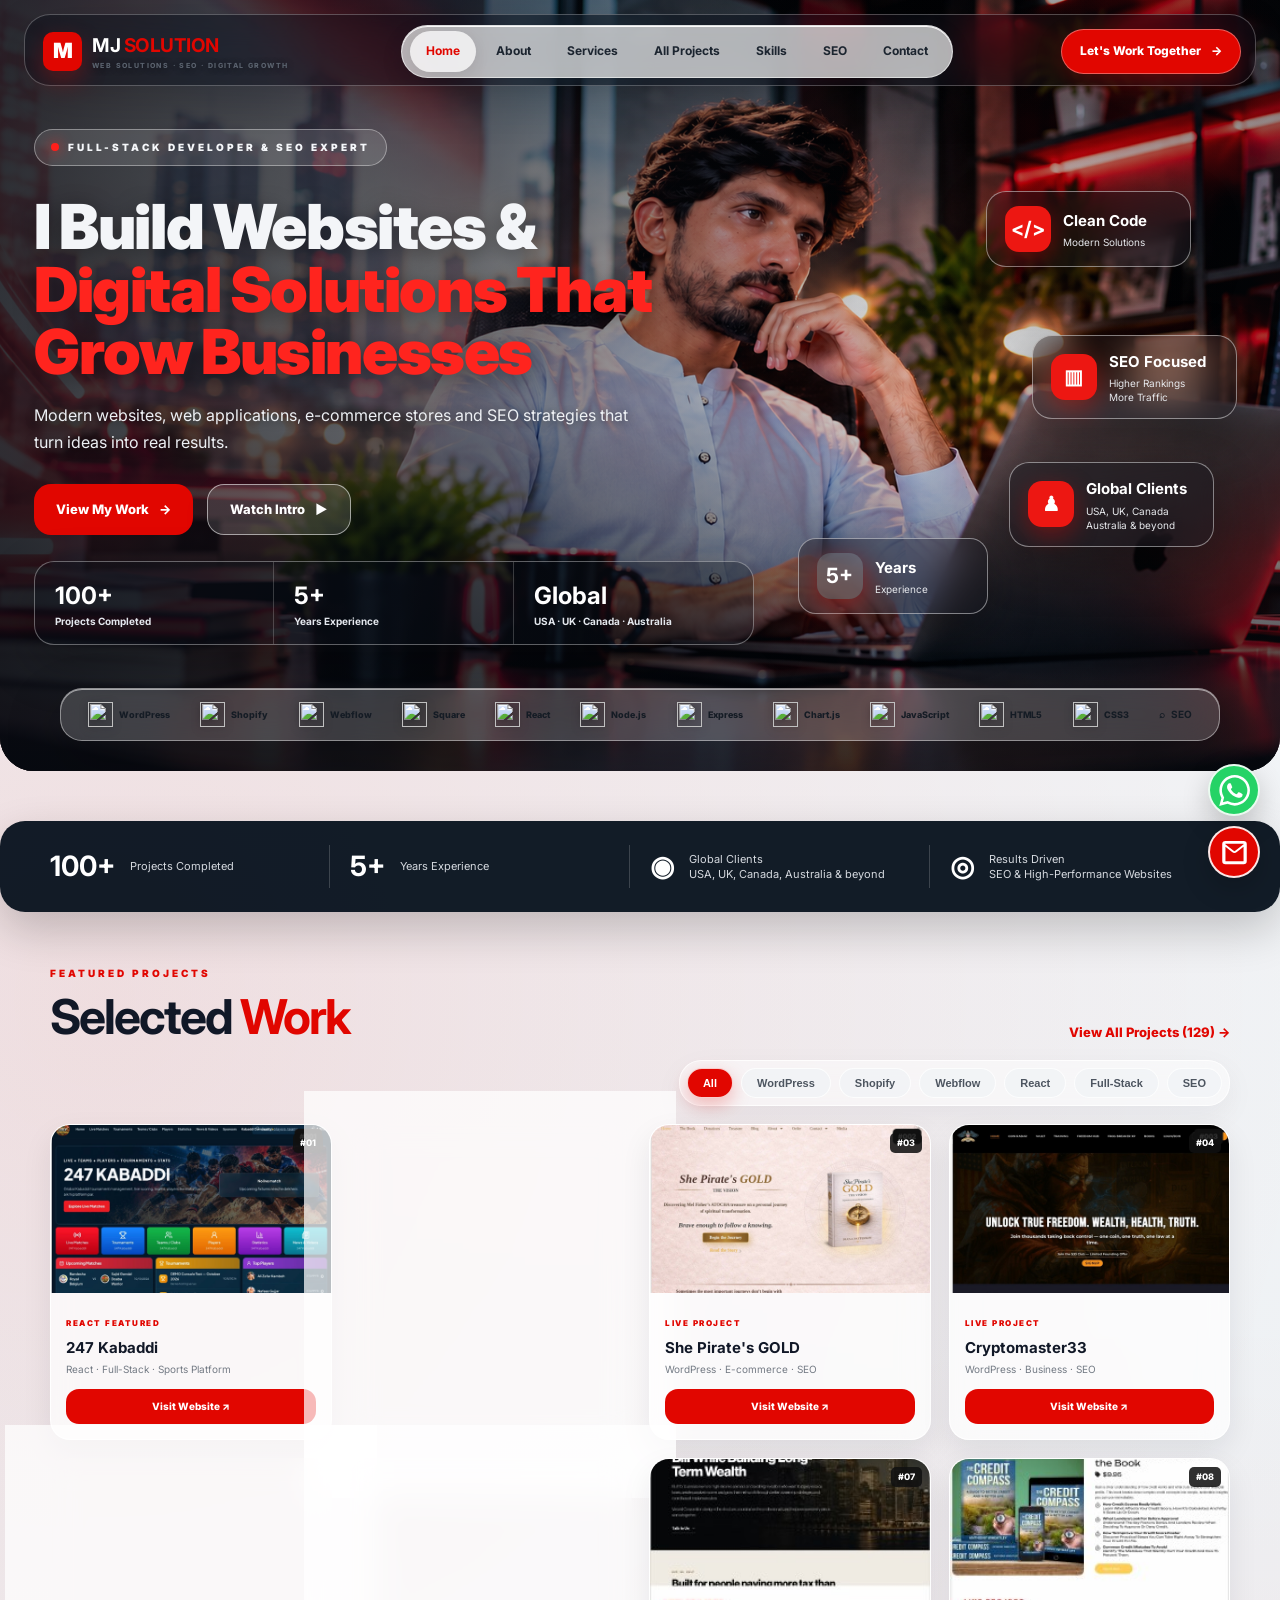
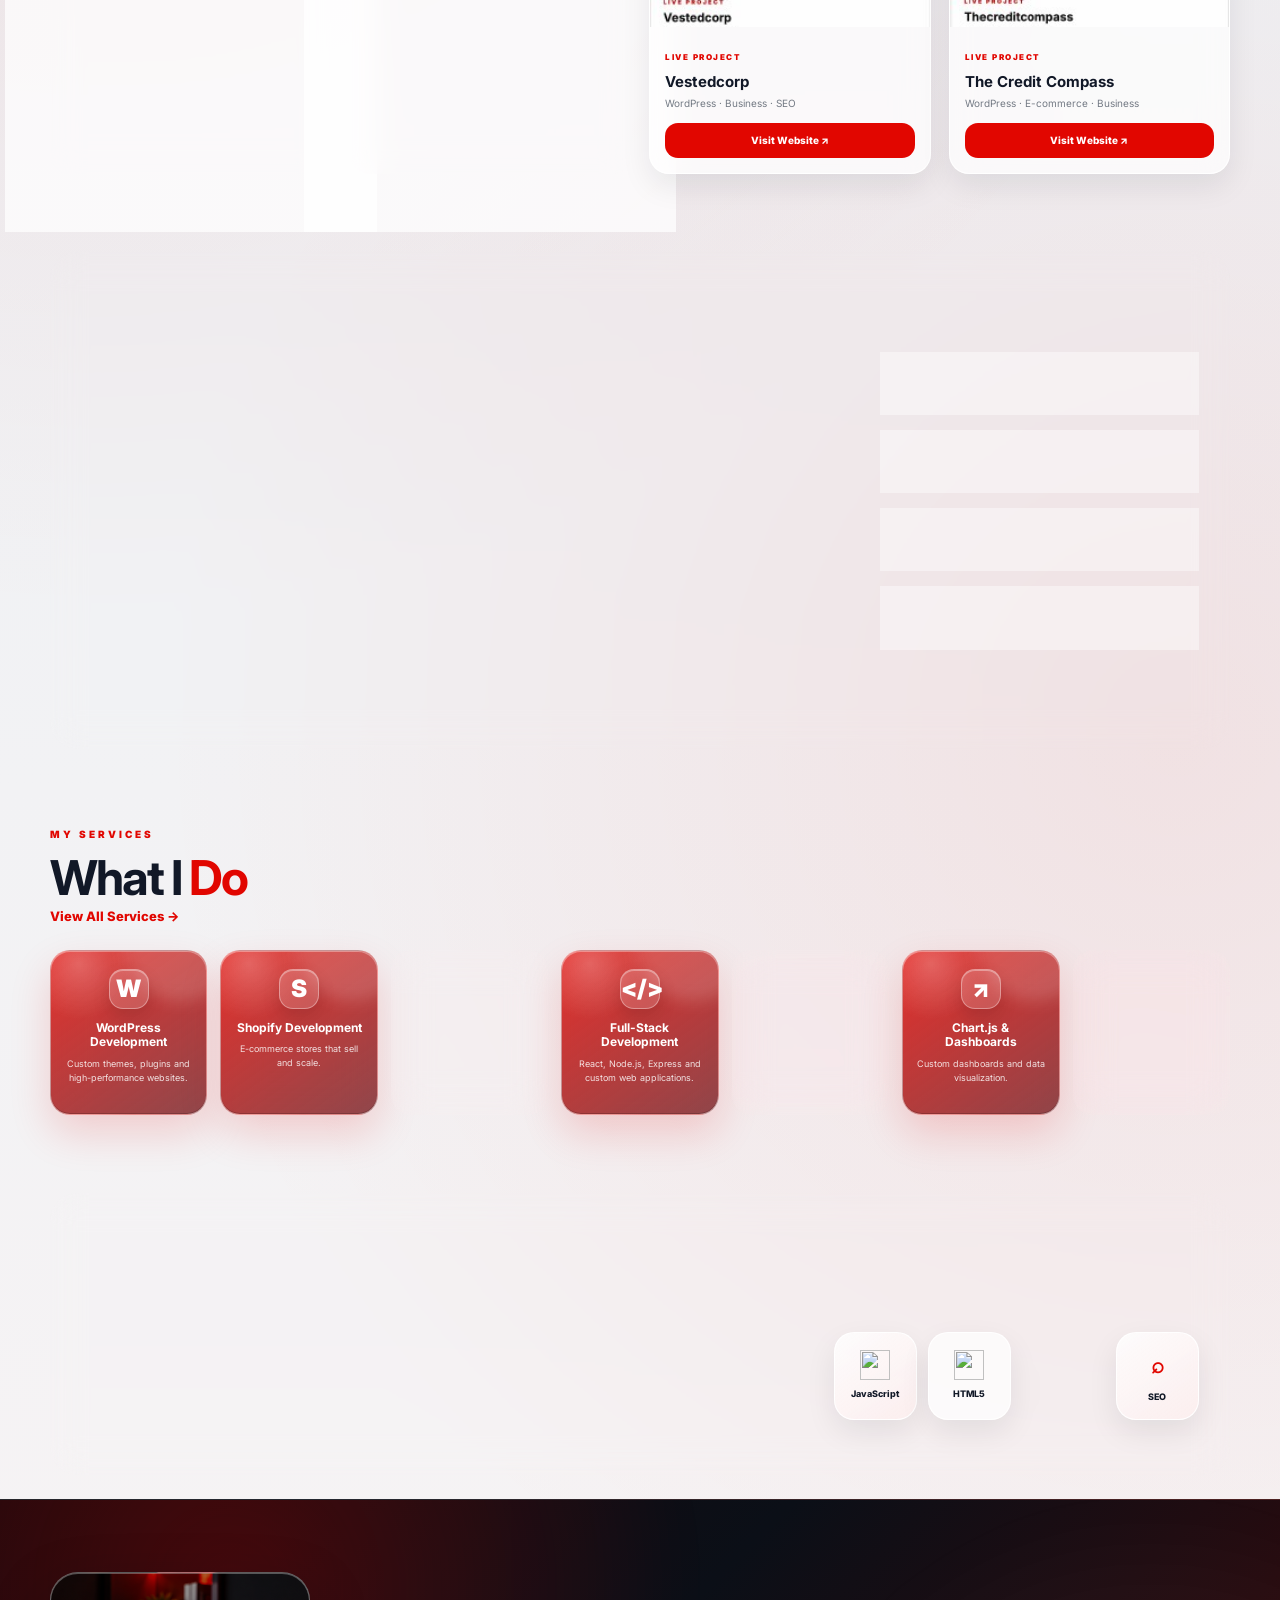
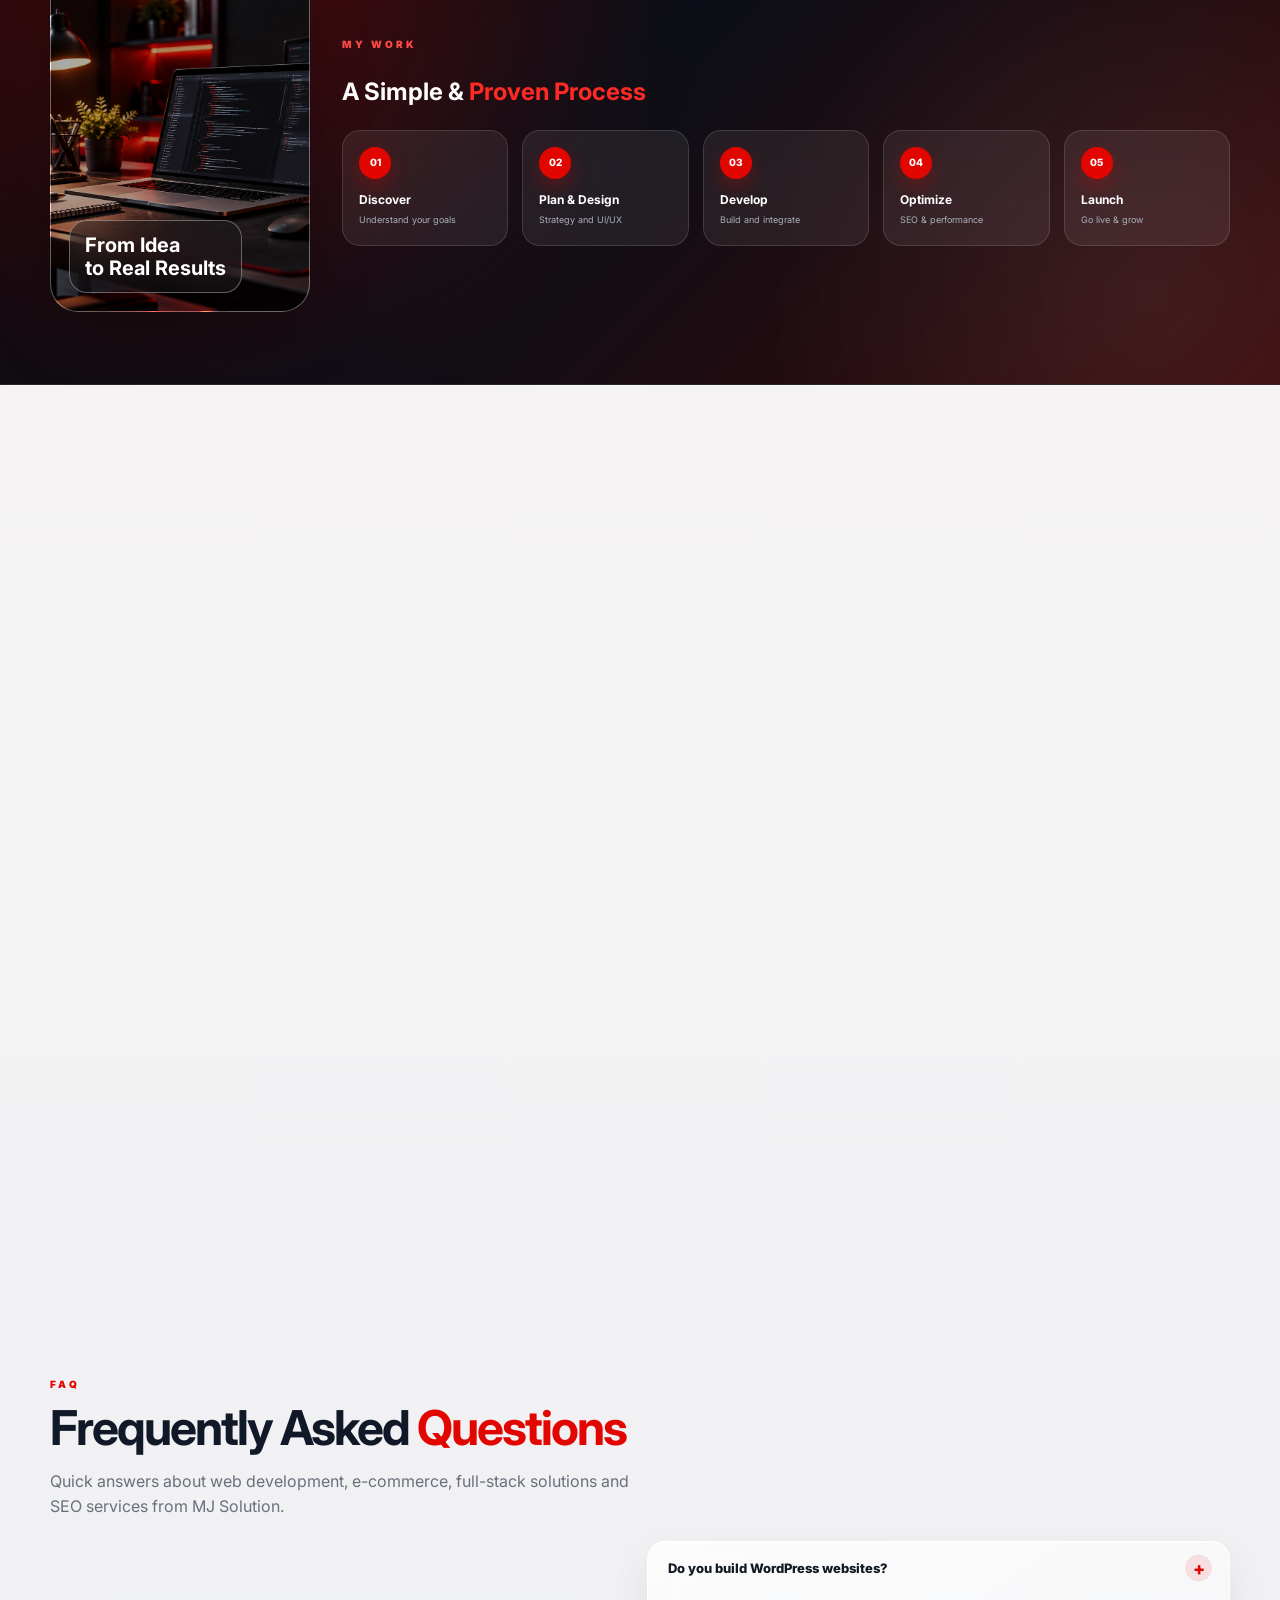
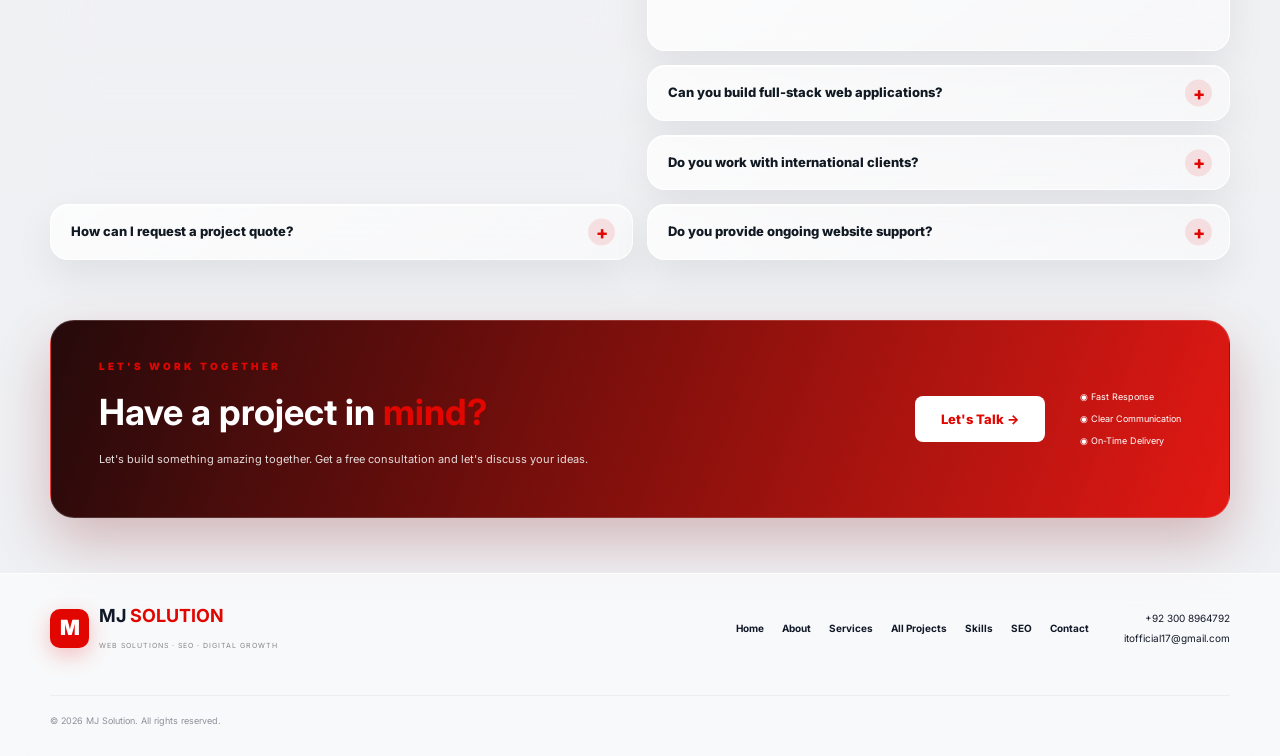
==== index.html @ 92889c7f "Add files via upload" ====
<!doctype html>
<html lang="en">
<head>
  <meta charset="utf-8">
  <meta name="viewport" content="width=device-width,initial-scale=1">
  <meta name="description" content="MJ Solution — Full-stack development, WordPress, Shopify, Webflow and SEO solutions for growing businesses.">
  <meta name="theme-color" content="#e10600">
  <meta name="author" content="MJ Solution">
  <meta name="robots" content="index, follow, max-image-preview:large">
  <meta name="referrer" content="strict-origin-when-cross-origin">

  <!-- Favicon / browser icon -->
  <link rel="icon" type="image/png" sizes="512x512" href="assets/mj-solution-favicon.png">
  <link rel="apple-touch-icon" sizes="512x512" href="assets/apple-touch-icon.png">
  <link rel="manifest" href="site.webmanifest">

  <!-- Social sharing preview: LinkedIn, Facebook, WhatsApp and other Open Graph readers -->
  <meta property="og:type" content="website">
  <meta property="og:site_name" content="MJ Solution">
  <meta property="og:title" content="MJ Solution | Full-Stack Development, Web Design & SEO">
  <meta property="og:description" content="MJ Solution builds modern websites, web applications, e-commerce stores and SEO strategies designed for performance, visibility and business growth.">
  <meta property="og:image" content="assets/mj-solution-share.jpg">
  <meta property="og:image:secure_url" content="assets/mj-solution-share.jpg">
  <meta property="og:image:type" content="image/jpeg">
  <meta property="og:image:width" content="1271">
  <meta property="og:image:height" content="1238">
  <meta property="og:image:alt" content="MJ Solution — professional developer portrait">

  <!-- X / Twitter sharing -->
  <meta name="twitter:card" content="summary_large_image">
  <meta name="twitter:title" content="MJ Solution | Full-Stack Development, Web Design & SEO">
  <meta name="twitter:description" content="Modern websites, web applications, e-commerce and SEO solutions by MJ Solution.">
  <meta name="twitter:image" content="assets/mj-solution-share.jpg">
  <meta name="twitter:image:alt" content="MJ Solution — professional developer portrait">
  <title>MJ Solution | Full-Stack Development & SEO</title>
  <link rel="preconnect" href="https://fonts.googleapis.com">
  <link rel="preconnect" href="https://fonts.gstatic.com" crossorigin>
  <link href="https://fonts.googleapis.com/css2?family=Inter:wght@400;500;600;700;800;900&display=swap" rel="stylesheet">
  <link rel="stylesheet" href="style.css">
  <script type="application/ld+json">
  {
    "@context": "https://schema.org",
    "@graph": [
      {
        "@type": "WebSite",
        "name": "MJ Solution",
        "description": "Full-stack web development, e-commerce development and SEO services by MJ Solution."
      },
      {
        "@type": "Organization",
        "name": "MJ Solution",
        "email": "itofficial17@gmail.com",
        "telephone": "+92 300 8964792",
        "description": "Web development, full-stack development, e-commerce and SEO solutions."
      },
      {
        "@type": "FAQPage",
        "mainEntity": [
          {
            "@type": "Question",
            "name": "What services does MJ Solution provide?",
            "acceptedAnswer": {
              "@type": "Answer",
              "text": "MJ Solution provides WordPress, Shopify, Webflow, React, Node.js and full-stack web development, along with technical, on-page, off-page and local SEO services."
            }
          },
          {
            "@type": "Question",
            "name": "Do you build WordPress websites?",
            "acceptedAnswer": {
              "@type": "Answer",
              "text": "Yes. MJ Solution builds responsive WordPress websites, custom themes and performance-focused websites tailored to business goals."
            }
          },
          {
            "@type": "Question",
            "name": "Do you provide Shopify and Webflow development?",
            "acceptedAnswer": {
              "@type": "Answer",
              "text": "Yes. Shopify development covers e-commerce stores and integrations, while Webflow development focuses on responsive marketing and CMS websites."
            }
          },
          {
            "@type": "Question",
            "name": "Can you build full-stack web applications?",
            "acceptedAnswer": {
              "@type": "Answer",
              "text": "Yes. Full-stack development can include React, Node.js, Express, APIs, authentication and custom web application functionality."
            }
          },
          {
            "@type": "Question",
            "name": "Do you offer SEO services?",
            "acceptedAnswer": {
              "@type": "Answer",
              "text": "Yes. SEO services include keyword research, on-page optimization, technical SEO, local SEO and performance-focused recommendations."
            }
          },
          {
            "@type": "Question",
            "name": "Do you work with international clients?",
            "acceptedAnswer": {
              "@type": "Answer",
              "text": "Yes. MJ Solution works with businesses and clients internationally, including clients in the USA, UK, Canada, Australia and beyond."
            }
          },
          {
            "@type": "Question",
            "name": "How can I request a project quote?",
            "acceptedAnswer": {
              "@type": "Answer",
              "text": "You can contact MJ Solution by email or phone using the contact options on this website. Share your goals, required features and preferred timeline for a project discussion."
            }
          },
          {
            "@type": "Question",
            "name": "Do you provide ongoing website support?",
            "acceptedAnswer": {
              "@type": "Answer",
              "text": "Yes. Ongoing support can include website updates, improvements, troubleshooting, SEO work and continued optimization after launch."
            }
          }
        ]
      }
    ]
  }
  </script>
</head>
<body>
<header class="site-header">
  <a class="brand" href="#home" aria-label="MJ Solution home"><span class="brand-mark">M</span><span><strong>MJ <b>SOLUTION</b></strong><small>WEB SOLUTIONS · SEO · DIGITAL GROWTH</small></span></a>
  <nav class="nav" id="nav"><a class="active" href="#home">Home</a><a href="#about">About</a><a href="#services">Services</a><a href="projects.html">All Projects</a><a href="#skills">Skills</a><a href="#seo">SEO</a><a href="#contact">Contact</a></nav>
  <a class="nav-cta" href="mailto:itofficial17@gmail.com?subject=Project%20Inquiry">Let's Work Together <span>→</span></a>
  <button class="menu-toggle" aria-label="Toggle menu" aria-expanded="false">☰</button>
</header>

<main>
<section class="hero hero-cinematic" id="home">
  <div class="hero-bg" aria-hidden="true"></div>
  <div class="hero-overlay" aria-hidden="true"></div>
  <div class="hero-inner">
    <div class="hero-copy">
      <div class="eyebrow glass-eyebrow"><i></i>FULL-STACK DEVELOPER &amp; SEO EXPERT</div>
      <h1>I Build Websites &amp;<br><span class="keep-together">Digital Solutions That</span><br><span>Grow Businesses</span></h1>
      <p class="hero-text">Modern websites, web applications, e-commerce stores and SEO strategies that turn ideas into real results.</p>
      <div class="hero-actions">
        <a class="btn btn-red" href="#projects">View My Work <span>→</span></a>
        <a class="btn btn-outline" href="mailto:itofficial17@gmail.com">Watch Intro <span>▶</span></a>
      </div>
      <div class="hero-statbar">
        <div><b>100+</b><small>Projects Completed</small></div>
        <div><b>5+</b><small>Years Experience</small></div>
        <div><b>Global</b><small>USA · UK · Canada · Australia</small></div>
      </div>
    </div>
    <div class="hero-floats" aria-hidden="true">
      <div class="hero-glass-card card-code"><b>&lt;/&gt;</b><div><strong>Clean Code</strong><small>Modern Solutions</small></div></div>
      <div class="hero-glass-card card-seo"><b>▥</b><div><strong>SEO Focused</strong><small>Higher Rankings<br>More Traffic</small></div></div>
      <div class="hero-glass-card card-global"><b>♟</b><div><strong>Global Clients</strong><small>USA, UK, Canada<br>Australia &amp; beyond</small></div></div>
      <div class="hero-glass-card card-experience"><b>5+</b><div><strong>Years</strong><small>Experience</small></div></div>
    </div>
  </div>
  <div class="hero-tech glass-panel">
    <span><img src="https://cdn.simpleicons.org/wordpress/21759B" alt="">WordPress</span>
    <span><img src="https://cdn.simpleicons.org/shopify/96BF48" alt="">Shopify</span>
    <span><img src="https://cdn.simpleicons.org/webflow/4353FF" alt="">Webflow</span>
    <span><img src="https://cdn.simpleicons.org/square/111111" alt="">Square</span>
    <span><img src="https://cdn.simpleicons.org/react/61DAFB" alt="">React</span>
    <span><img src="https://cdn.simpleicons.org/nodedotjs/339933" alt="">Node.js</span>
    <span><img src="https://cdn.simpleicons.org/express/111111" alt="">Express</span>
    <span><img src="https://cdn.simpleicons.org/chartdotjs/FF6384" alt="">Chart.js</span>
    <span><img src="https://cdn.simpleicons.org/javascript/F7DF1E" alt="">JavaScript</span>
    <span><img src="https://cdn.simpleicons.org/html5/E34F26" alt="">HTML5</span>
    <span><img src="https://cdn.simpleicons.org/css3/1572B6" alt="">CSS3</span>
    <span class="seo-chip">⌕ <b>SEO</b></span>
  </div>
</section>

<section class="stats-strip"><div><strong>100+</strong><span>Projects Completed</span></div><div><strong>5+</strong><span>Years Experience</span></div><div><strong>◉</strong><span>Global Clients<br>USA, UK, Canada, Australia & beyond</span></div><div><strong>◎</strong><span>Results Driven<br>SEO & High-Performance Websites</span></div></section>

<section class="section projects-section" id="projects">
  <div class="section-heading project-head"><div><p class="eyebrow">FEATURED PROJECTS</p><h2>Selected <span>Work</span></h2></div><a class="text-link" href="projects.html">View All Projects (129) →</a></div>
  <div class="filter-row"><button class="filter active" data-filter="all">All</button><button class="filter" data-filter="wordpress">WordPress</button><button class="filter" data-filter="ecommerce">Shopify</button><button class="filter" data-filter="website">Webflow</button><button class="filter" data-filter="react">React</button><button class="filter" data-filter="fullstack">Full-Stack</button><button class="filter" data-filter="seo">SEO</button></div>
  <div class="project-grid">
    <article class="project-card" data-category="react fullstack wordpress sports"><div class="project-preview"><img src="assets/projects/247-kabaddi.jpg" alt="247 Kabaddi website screenshot"><span>#01</span></div><div class="project-body"><small>REACT FEATURED</small><h3>247 Kabaddi</h3><p>React · Full-Stack · Sports Platform</p><a href="https://247kabaddi.com/" target="_blank" rel="noopener">Visit Website ↗</a></div></article>
    <article class="project-card" data-category="react fullstack"><div class="project-preview"><img src="assets/projects/hr-portal.jpg" alt="Predawn HR Portal preview"><span>#02</span></div><div class="project-body"><small>REACT FEATURED</small><h3>Predawn HR Portal</h3><p>React · HR Portal · Authentication</p><a href="https://hrportal.predawnsolutions.com/login" target="_blank" rel="noopener">Visit Website ↗</a></div></article>
    <article class="project-card" data-category="wordpress ecommerce seo"><div class="project-preview"><img src="assets/projects/she-pirates-gold.jpg" alt="She Pirate's GOLD website screenshot"><span>#03</span></div><div class="project-body"><small>LIVE PROJECT</small><h3>She Pirate's GOLD</h3><p>WordPress · E-commerce · SEO</p><a href="https://shepirate.com/" target="_blank" rel="noopener">Visit Website ↗</a></div></article>
    <article class="project-card" data-category="website seo"><div class="project-preview"><img src="assets/projects/cryptomaster33.jpg" alt="Cryptomaster33 website screenshot"><span>#04</span></div><div class="project-body"><small>LIVE PROJECT</small><h3>Cryptomaster33</h3><p>WordPress · Business · SEO</p><a href="http://cryptomaster33.com/" target="_blank" rel="noopener">Visit Website ↗</a></div></article>
    <article class="project-card" data-category="wordpress seo corporate"><div class="project-preview"><img src="assets/projects/firstresponseguttering.jpg" alt="First Response Guttering website screenshot"><span>#05</span></div><div class="project-body"><small>LIVE PROJECT</small><h3>First Response Guttering</h3><p>WordPress · Local SEO · Services</p><a href="https://firstresponseguttering.com/" target="_blank" rel="noopener">Visit Website ↗</a></div></article>
    <article class="project-card" data-category="wordpress website"><div class="project-preview"><img src="assets/projects/unclogme.jpg" alt="Unclogme website screenshot"><span>#06</span></div><div class="project-body"><small>LIVE PROJECT</small><h3>Unclogme</h3><p>WordPress · Services · Website</p><a href="https://unclogme.com/" target="_blank" rel="noopener">Visit Website ↗</a></div></article>
    <article class="project-card" data-category="wordpress seo"><div class="project-preview"><img src="assets/projects/vestedcorp.jpg" alt="Vestedcorp website screenshot"><span>#07</span></div><div class="project-body"><small>LIVE PROJECT</small><h3>Vestedcorp</h3><p>WordPress · Business · SEO</p><a href="https://vestedcorp.com/" target="_blank" rel="noopener">Visit Website ↗</a></div></article>
    <article class="project-card" data-category="wordpress ecommerce"><div class="project-preview"><img src="assets/projects/creditcompass.jpg" alt="The Credit Compass website screenshot"><span>#08</span></div><div class="project-body"><small>LIVE PROJECT</small><h3>The Credit Compass</h3><p>WordPress · E-commerce · Business</p><a href="https://thecreditcompass.org/" target="_blank" rel="noopener">Visit Website ↗</a></div></article>
  </div>
</section>

<section class="section about-section" id="about">
  <div class="about-copy"><p class="eyebrow">ABOUT MJ SOLUTION</p><h2>Building Digital<br>Experiences <span>Worldwide</span></h2><p>MJ Solution builds modern websites, web applications and e-commerce experiences that combine clean engineering, responsive design and search visibility. We turn ideas into polished digital products built to perform, convert and grow.</p><a class="btn btn-red" href="#contact">More About Us →</a></div>
  <div class="about-photo"><img src="assets/about-final.jpg" alt="Professional developer in a modern workspace"><div class="experience-badge"><b>5+</b><small>Years<br>Experience</small></div></div>
  <div class="about-points"><div><i>▣</i><b>Modern & Responsive Design</b><span>Pixel-perfect and user-friendly interfaces.</span></div><div><i>⌕</i><b>SEO-Optimized Development</b><span>Built for higher rankings and better visibility.</span></div><div><i>♧</i><b>Client-Focused Approach</b><span>Your goals, my priority.</span></div><div><i>◌</i><b>Ongoing Support</b><span>Reliable support and long-term partnership.</span></div></div>
</section>

<section class="section" id="services"><div class="section-heading"><p class="eyebrow">MY SERVICES</p><h2>What I <span>Do</span></h2><a class="text-link" href="#contact">View All Services →</a></div><div class="service-grid"><article class="service-card"><div class="service-icon">W</div><h3>WordPress Development</h3><p>Custom themes, plugins and high-performance websites.</p></article><article class="service-card"><div class="service-icon">S</div><h3>Shopify Development</h3><p>E-commerce stores that sell and scale.</p></article><article class="service-card"><div class="service-icon">W</div><h3>Webflow Development</h3><p>Responsive marketing and CMS websites.</p></article><article class="service-card"><div class="service-icon">&lt;/&gt;</div><h3>Full-Stack Development</h3><p>React, Node.js, Express and custom web applications.</p></article><article class="service-card"><div class="service-icon">□</div><h3>Square Development</h3><p>Square online stores and integrations.</p></article><article class="service-card"><div class="service-icon">↗</div><h3>Chart.js & Dashboards</h3><p>Custom dashboards and data visualization.</p></article><article class="service-card"><div class="service-icon">⌕</div><h3>SEO Services</h3><p>Technical SEO, on-page, off-page and local SEO.</p></article></div></section>

<section class="section skills-section" id="skills"><div class="section-heading"><p class="eyebrow">TECH STACK</p><h2>Tools I <span>Work With</span></h2></div><div class="skills-grid"><div class="skill-card"><img src="https://cdn.simpleicons.org/wordpress/21759B" alt="">WordPress</div><div class="skill-card"><img src="https://cdn.simpleicons.org/shopify/96BF48" alt="">Shopify</div><div class="skill-card"><img src="https://cdn.simpleicons.org/webflow/4353FF" alt="">Webflow</div><div class="skill-card"><img src="https://cdn.simpleicons.org/square/111111" alt="">Square</div><div class="skill-card"><img src="https://cdn.simpleicons.org/react/61DAFB" alt="">React</div><div class="skill-card"><img src="https://cdn.simpleicons.org/nodedotjs/339933" alt="">Node.js</div><div class="skill-card"><img src="https://cdn.simpleicons.org/express/111111" alt="">Express</div><div class="skill-card"><img src="https://cdn.simpleicons.org/chartdotjs/FF6384" alt="">Chart.js</div><div class="skill-card"><img src="https://cdn.simpleicons.org/javascript/F7DF1E" alt="">JavaScript</div><div class="skill-card"><img src="https://cdn.simpleicons.org/html5/E34F26" alt="">HTML5</div><div class="skill-card"><img src="https://cdn.simpleicons.org/css3/1572B6" alt="">CSS3</div><div class="skill-card"><b>⌕</b>SEO</div></div></section>

<section class="process-band"><div class="section process-section"><div class="process-image"><div><b>From Idea<br>to Real Results</b></div></div><div class="process-copy"><p class="eyebrow">MY WORK</p><h2>A Simple & <span>Proven Process</span></h2><div class="process"><div><i>01</i><h3>Discover</h3><p>Understand your goals</p></div><div><i>02</i><h3>Plan & Design</h3><p>Strategy and UI/UX</p></div><div><i>03</i><h3>Develop</h3><p>Build and integrate</p></div><div><i>04</i><h3>Optimize</h3><p>SEO & performance</p></div><div><i>05</i><h3>Launch</h3><p>Go live & grow</p></div></div></div></div></section>

<section class="section seo-section" id="seo"><div class="seo-copy"><p class="eyebrow">SEO EXPERTISE</p><h2>Data-Driven SEO<br>for <span>Real Growth</span></h2><p>Let's help businesses rank higher, get more traffic and turn visitors into customers.</p><a class="btn btn-red" href="mailto:itofficial17@gmail.com?subject=Free%20SEO%20Audit">Get a Free SEO Audit →</a></div><div class="seo-grid"><div><b>⌕</b><h3>Keyword Research</h3><p>Find high-value opportunities.</p></div><div><b>▤</b><h3>On-Page Optimization</h3><p>Optimize content for better rankings.</p></div><div><b>⚙</b><h3>Technical SEO</h3><p>Fix technical issues and improve Web Vitals.</p></div><div><b>⌖</b><h3>Local SEO</h3><p>Get found in your local area.</p></div></div></section>

<section class="section testimonials" id="testimonials"><div class="section-heading"><p class="eyebrow">CLIENT FEEDBACK</p><h2>Trusted by Businesses <span>Worldwide</span></h2><p>Long-term relationships built on results.</p></div><div class="testimonial-carousel"><button class="testimonial-arrow prev" aria-label="Previous testimonial">←</button><div class="testimonial-viewport"><div class="testimonial-track"><article class="testimonial-card"><div class="quote-mark">“</div><p>“Excellent work. The website feels premium, fast and easy to use.”</p><div class="client"><span class="client-avatar">MR</span><div><b>Michael R.</b><small>USA · ★★★★★</small></div></div></article>
<article class="testimonial-card"><div class="quote-mark">“</div><p>“Professional, responsive and very skilled in both development and SEO.”</p><div class="client"><span class="client-avatar">SL</span><div><b>Sarah L.</b><small>Canada · ★★★★★</small></div></div></article>
<article class="testimonial-card"><div class="quote-mark">“</div><p>“Great communication and strong attention to detail from start to launch.”</p><div class="client"><span class="client-avatar">JT</span><div><b>James T.</b><small>UK · ★★★★★</small></div></div></article>
<article class="testimonial-card"><div class="quote-mark">“</div><p>“Delivered exactly what we needed with a clean, modern result.”</p><div class="client"><span class="client-avatar">DK</span><div><b>David K.</b><small>Australia · ★★★★★</small></div></div></article>
<article class="testimonial-card"><div class="quote-mark">“</div><p>“Our e-commerce experience is much smoother and more professional.”</p><div class="client"><span class="client-avatar">ES</span><div><b>Emily S.</b><small>USA · ★★★★★</small></div></div></article>
<article class="testimonial-card"><div class="quote-mark">“</div><p>“Very professional, responsive and technically strong throughout.”</p><div class="client"><span class="client-avatar">RM</span><div><b>Robert M.</b><small>USA · ★★★★★</small></div></div></article>
<article class="testimonial-card"><div class="quote-mark">“</div><p>“Amazing experience. The site looks modern and performs great.”</p><div class="client"><span class="client-avatar">LW</span><div><b>Lisa W.</b><small>UK · ★★★★★</small></div></div></article>
<article class="testimonial-card"><div class="quote-mark">“</div><p>“Helped us improve our local visibility and overall digital presence.”</p><div class="client"><span class="client-avatar">DP</span><div><b>Daniel P.</b><small>Canada · ★★★★★</small></div></div></article>
<article class="testimonial-card"><div class="quote-mark">“</div><p>“Creative, reliable and detail oriented. Great partner for long-term projects.”</p><div class="client"><span class="client-avatar">ST</span><div><b>Sophia T.</b><small>Australia · ★★★★★</small></div></div></article>
<article class="testimonial-card"><div class="quote-mark">“</div><p>“Outstanding work and support. Knows exactly what to do for SEO and growth.”</p><div class="client"><span class="client-avatar">CB</span><div><b>Chris B.</b><small>USA · ★★★★★</small></div></div></article>
<article class="testimonial-card"><div class="quote-mark">“</div><p>“The final website was polished, responsive and easy for our team to manage.”</p><div class="client"><span class="client-avatar">OM</span><div><b>Olivia M.</b><small>UK · ★★★★★</small></div></div></article>
<article class="testimonial-card"><div class="quote-mark">“</div><p>“Clear process, quick communication and excellent implementation.”</p><div class="client"><span class="client-avatar">NA</span><div><b>Noah A.</b><small>Canada · ★★★★★</small></div></div></article>
<article class="testimonial-card"><div class="quote-mark">“</div><p>“Strong technical execution with a very clean user experience.”</p><div class="client"><span class="client-avatar">EJ</span><div><b>Ethan J.</b><small>USA · ★★★★★</small></div></div></article>
<article class="testimonial-card"><div class="quote-mark">“</div><p>“Our new website finally matches the quality of our business.”</p><div class="client"><span class="client-avatar">AR</span><div><b>Ava R.</b><small>Australia · ★★★★★</small></div></div></article>
<article class="testimonial-card"><div class="quote-mark">“</div><p>“Thoughtful design choices and excellent performance improvements.”</p><div class="client"><span class="client-avatar">LH</span><div><b>Lucas H.</b><small>UK · ★★★★★</small></div></div></article>
<article class="testimonial-card"><div class="quote-mark">“</div><p>“SEO recommendations were practical and easy to implement.”</p><div class="client"><span class="client-avatar">MC</span><div><b>Mia C.</b><small>USA · ★★★★★</small></div></div></article>
<article class="testimonial-card"><div class="quote-mark">“</div><p>“Reliable service and a professional approach from beginning to end.”</p><div class="client"><span class="client-avatar">HD</span><div><b>Henry D.</b><small>Canada · ★★★★★</small></div></div></article>
<article class="testimonial-card"><div class="quote-mark">“</div><p>“The project was handled carefully and delivered with impressive polish.”</p><div class="client"><span class="client-avatar">GN</span><div><b>Grace N.</b><small>USA · ★★★★★</small></div></div></article>
<article class="testimonial-card"><div class="quote-mark">“</div><p>“Fast, professional and focused on the details that matter.”</p><div class="client"><span class="client-avatar">JP</span><div><b>Jack P.</b><small>Australia · ★★★★★</small></div></div></article>
<article class="testimonial-card"><div class="quote-mark">“</div><p>“A strong combination of design, development and search strategy.”</p><div class="client"><span class="client-avatar">EV</span><div><b>Ella V.</b><small>UK · ★★★★★</small></div></div></article>
<article class="testimonial-card"><div class="quote-mark">“</div><p>“The new experience is clearer, faster and much easier for customers.”</p><div class="client"><span class="client-avatar">WS</span><div><b>William S.</b><small>USA · ★★★★★</small></div></div></article>
<article class="testimonial-card"><div class="quote-mark">“</div><p>“Excellent support and a genuinely client-focused workflow.”</p><div class="client"><span class="client-avatar">CF</span><div><b>Chloe F.</b><small>Canada · ★★★★★</small></div></div></article>
<article class="testimonial-card"><div class="quote-mark">“</div><p>“Modern design, clean code and dependable communication.”</p><div class="client"><span class="client-avatar">BK</span><div><b>Benjamin K.</b><small>Australia · ★★★★★</small></div></div></article>
<article class="testimonial-card"><div class="quote-mark">“</div><p>“A polished digital solution that feels built for real business growth.”</p><div class="client"><span class="client-avatar">AG</span><div><b>Amelia G.</b><small>USA · ★★★★★</small></div></div></article></div></div><button class="testimonial-arrow next" aria-label="Next testimonial">→</button></div><div class="testimonial-dots" aria-label="Testimonial navigation"></div></section>

<section class="section faq-section" id="faq" aria-labelledby="faq-title">
  <div class="section-heading faq-heading">
    <p class="eyebrow">FAQ</p>
    <h2 id="faq-title">Frequently Asked <span>Questions</span></h2>
    <p>Quick answers about web development, e-commerce, full-stack solutions and SEO services from MJ Solution.</p>
  </div>
  <div class="faq-grid">
    <details class="faq-item" open>
      <summary>What services does MJ Solution provide?</summary>
      <p>MJ Solution provides WordPress, Shopify, Webflow, React, Node.js and full-stack web development, along with technical, on-page, off-page and local SEO services.</p>
    </details>
    <details class="faq-item">
      <summary>Do you build WordPress websites?</summary>
      <p>Yes. MJ Solution builds responsive WordPress websites, custom themes and performance-focused websites tailored to business goals.</p>
    </details>
    <details class="faq-item">
      <summary>Do you provide Shopify and Webflow development?</summary>
      <p>Yes. Shopify development covers e-commerce stores and integrations, while Webflow development focuses on responsive marketing and CMS websites.</p>
    </details>
    <details class="faq-item">
      <summary>Can you build full-stack web applications?</summary>
      <p>Yes. Full-stack development can include React, Node.js, Express, APIs, authentication and custom web application functionality.</p>
    </details>
    <details class="faq-item">
      <summary>Do you offer SEO services?</summary>
      <p>Yes. SEO services include keyword research, on-page optimization, technical SEO, local SEO and performance-focused recommendations.</p>
    </details>
    <details class="faq-item">
      <summary>Do you work with international clients?</summary>
      <p>Yes. MJ Solution works with businesses and clients internationally, including clients in the USA, UK, Canada, Australia and beyond.</p>
    </details>
    <details class="faq-item">
      <summary>How can I request a project quote?</summary>
      <p>You can contact MJ Solution by email or phone using the contact options on this website. Share your goals, required features and preferred timeline for a project discussion.</p>
    </details>
    <details class="faq-item">
      <summary>Do you provide ongoing website support?</summary>
      <p>Yes. Ongoing support can include website updates, improvements, troubleshooting, SEO work and continued optimization after launch.</p>
    </details>
  </div>
</section>

<section class="cta section" id="contact"><div><p class="eyebrow">LET'S WORK TOGETHER</p><h2>Have a project in <span>mind?</span></h2><p>Let's build something amazing together. Get a free consultation and let's discuss your ideas.</p></div><a class="btn btn-white" href="mailto:itofficial17@gmail.com">Let's Talk →</a><div class="cta-points"><span>◉ Fast Response</span><span>◉ Clear Communication</span><span>◉ On-Time Delivery</span></div></section>
</main>
<footer class="footer"><div class="footer-brand"><span class="brand-mark">M</span><div><strong>MJ <b>SOLUTION</b></strong><small>WEB SOLUTIONS · SEO · DIGITAL GROWTH</small></div></div><div class="footer-links"><a href="#home">Home</a><a href="#about">About</a><a href="#services">Services</a><a href="projects.html">All Projects</a><a href="#skills">Skills</a><a href="#seo">SEO</a><a href="#contact">Contact</a></div><div class="footer-contact"><a href="tel:+923008964792">+92 300 8964792</a><a href="mailto:itofficial17@gmail.com">itofficial17@gmail.com</a></div><p>© <span id="year"></span> MJ Solution. All rights reserved.</p></footer>
<script src="script.js"></script>

<div class="floating-contact" aria-label="Quick contact">
  <a class="floating-contact-btn whatsapp" href="https://wa.me/923008964792" target="_blank" rel="noopener" aria-label="Chat on WhatsApp" title="Chat on WhatsApp">
    <svg class="fc-icon" viewBox="0 0 24 24" aria-hidden="true"><path d="M20.52 3.48A11.8 11.8 0 0 0 12.13 0C5.6 0 .29 5.31.29 11.84c0 2.09.55 4.13 1.59 5.93L.2 24l6.38-1.67a11.82 11.82 0 0 0 5.55 1.41h.01c6.52 0 11.83-5.31 11.83-11.84 0-3.17-1.23-6.15-3.45-8.42Zm-8.39 18.2h-.01a9.8 9.8 0 0 1-5-1.37l-.36-.21-3.79.99 1.01-3.69-.23-.38a9.84 9.84 0 1 1 8.38 4.66Zm5.39-7.36c-.29-.15-1.72-.85-1.99-.95-.27-.1-.46-.15-.66.15-.2.29-.76.95-.93 1.14-.17.2-.34.22-.63.07-.29-.15-1.23-.45-2.35-1.45-.87-.78-1.46-1.74-1.63-2.03-.17-.29-.02-.45.13-.6.13-.13.29-.34.44-.51.15-.17.2-.29.29-.49.1-.2.05-.37-.02-.52-.07-.15-.66-1.59-.9-2.18-.24-.58-.48-.5-.66-.51h-.56c-.2 0-.52.07-.8.37-.27.29-1.04 1.02-1.04 2.48s1.07 2.88 1.22 3.08c.15.2 2.1 3.21 5.09 4.5.71.31 1.27.49 1.7.63.71.23 1.36.2 1.87.12.57-.08 1.72-.7 1.96-1.38.24-.68.24-1.26.17-1.38-.07-.12-.27-.2-.56-.34Z" fill="currentColor"/></svg>
    <span class="fc-label">WhatsApp</span>
  </a>
  <a class="floating-contact-btn email" href="mailto:itofficial17@gmail.com?subject=Project%20Inquiry" aria-label="Send email" title="Send email">
    <svg class="fc-icon" viewBox="0 0 24 24" aria-hidden="true"><path d="M2.5 5.5A2.5 2.5 0 0 1 5 3h14a2.5 2.5 0 0 1 2.5 2.5v13A2.5 2.5 0 0 1 19 21H5a2.5 2.5 0 0 1-2.5-2.5v-13Zm2.5-.2a.2.2 0 0 0-.12.36l6.46 5.06a1 1 0 0 0 1.23 0l6.46-5.06A.2.2 0 0 0 18.9 5.3H5Zm14 2.3-5.2 4.07a3 3 0 0 1-3.7 0L5 7.6v10.9c0 .11.09.2.2.2h13.6c.11 0 .2-.09.2-.2V7.6Z" fill="currentColor"/></svg>
    <span class="fc-label">Email</span>
  </a>
</div>
</body></html>
---- style.css ----
:root{--red:#e10600;--dark:#07111d;--ink:#111827;--muted:#69707c;--line:#e7e9ed;--bg:#fff;--soft:#f7f8fa;--radius:18px}*{box-sizing:border-box}html{scroll-behavior:smooth}body{margin:0;font-family:Inter,Arial,sans-serif;color:var(--ink);background:#fff;line-height:1.55}a{text-decoration:none;color:inherit}.section{width:min(1180px,calc(100% - 56px));margin:auto;padding:46px 0}.site-header{position:sticky;top:0;z-index:50;height:76px;background:rgba(255,255,255,.95);backdrop-filter:blur(15px);border-bottom:1px solid #eee;display:flex;align-items:center;padding:0 max(28px,calc((100vw - 1280px)/2));gap:28px}.brand{display:flex;align-items:center;gap:10px;min-width:250px}.brand-mark{width:39px;height:39px;border-radius:10px;display:grid;place-items:center;background:var(--red);color:#fff;font-weight:900;font-size:21px;box-shadow:0 7px 20px #e1060030}.brand strong{display:block;font-size:19px;letter-spacing:-.5px}.brand strong b{color:var(--red)}.brand small{display:block;font-size:7px;font-weight:800;letter-spacing:1.4px;color:#777}.nav{display:flex;align-items:center;justify-content:center;gap:27px;flex:1}.nav a{font-size:13px;font-weight:700;position:relative;padding:29px 0}.nav a.active,.nav a:hover{color:var(--red)}.nav a.active:after{content:"";position:absolute;left:0;right:0;bottom:18px;height:2px;background:var(--red)}.nav-cta,.btn{display:inline-flex;align-items:center;justify-content:center;gap:10px;font-weight:800;border-radius:8px;transition:.2s}.nav-cta{background:var(--red);color:#fff;padding:13px 20px;font-size:12px;box-shadow:0 8px 22px #e1060030}.nav-cta:hover,.btn-red:hover{transform:translateY(-2px);box-shadow:0 12px 28px #e1060038}.menu-toggle{display:none;border:0;background:none;font-size:26px}.hero{padding-top:34px;padding-bottom:28px;display:grid;grid-template-columns:1fr 1.12fr;align-items:center;gap:20px;min-height:480px}.eyebrow{margin:0 0 10px;color:var(--red);font-size:10px;font-weight:900;letter-spacing:3px}.hero h1{font-size:clamp(42px,5vw,68px);line-height:1.01;letter-spacing:-3.5px;margin:0 0 20px;font-weight:900}.hero h1 span,h2 span{color:var(--red)}.hero-text{font-size:16px;color:#5c6571;max-width:550px}.hero-actions{display:flex;gap:14px;margin:26px 0 30px}.btn{padding:13px 24px;font-size:13px}.btn-red{background:var(--red);color:#fff}.btn-outline{border:1px solid #9ea4ac;background:#fff}.tech-row{display:flex;align-items:end;gap:18px;flex-wrap:wrap}.tech-row span{display:flex;flex-direction:column;align-items:center;gap:4px;font-size:9px;font-weight:800;color:#5d6570}.tech-row img{width:25px;height:25px}.seo-chip{font-size:9px!important}.seo-chip:first-letter{color:var(--red);font-size:27px}.hero-visual{height:410px;position:relative;overflow:hidden;border-radius:26px;background:#e9edf0}.hero-photo{height:100%;width:100%;position:relative}.hero-photo:before{content:"";position:absolute;inset:0;background:linear-gradient(90deg,rgba(255,255,255,.04),transparent 55%,rgba(0,0,0,.05));z-index:1}.hero-photo img{width:100%;height:100%;object-fit:cover;object-position:center 28%}.float-card{position:absolute;z-index:4;background:#fff;border-radius:13px;box-shadow:0 12px 35px #10182820;padding:13px 18px}.float-card b{display:block;font-size:18px}.float-card small{font-size:10px;font-weight:600;color:#66707c}.fc-project{top:74px;left:28px}.fc-seo{bottom:72px;left:20px}.fc-global{right:26px;bottom:45px}.fc-global b{font-size:12px}.stats-strip{background:var(--dark);color:#fff;display:grid;grid-template-columns:repeat(4,1fr);padding:21px max(28px,calc((100vw - 1180px)/2));gap:20px}.stats-strip>div{display:flex;align-items:center;gap:15px;border-right:1px solid #ffffff2a;padding-right:18px}.stats-strip>div:last-child{border:0}.stats-strip strong{color:#fff;font-size:28px}.stats-strip span{font-size:11px;color:#d5d9df;line-height:1.35}.section-heading{margin-bottom:22px;position:relative}.section-heading h2{font-size:42px;line-height:1.05;letter-spacing:-2px;margin:0}.section-heading>p:last-child{color:var(--muted);max-width:600px}.project-head{display:flex;align-items:end;justify-content:space-between}.text-link{color:var(--red);font-weight:800;font-size:13px}.filter-row{display:flex;justify-content:flex-end;gap:8px;flex-wrap:wrap;margin:-4px 0 18px}.filter{border:0;background:#f1f2f4;border-radius:20px;padding:9px 16px;font-size:11px;font-weight:800;color:#4d5560;cursor:pointer}.filter.active{background:var(--red);color:#fff}.project-grid{display:grid;grid-template-columns:repeat(4,1fr);gap:18px}.project-card{border:1px solid #e7e8ea;border-radius:12px;overflow:hidden;background:#fff;box-shadow:0 7px 25px #10182808}.project-preview{height:150px;position:relative;background:#eee;overflow:hidden}.project-preview img{width:100%;height:100%;object-fit:cover}.project-preview>span{position:absolute;top:8px;right:8px;background:#111d;color:#fff;padding:3px 7px;border-radius:5px;font-size:9px;font-weight:800}.project-body{padding:12px}.project-body small{font-size:8px;color:var(--red);font-weight:900;letter-spacing:1.5px}.project-body h3{font-size:15px;margin:3px 0}.project-body p{font-size:10px;color:#737a84;margin:0 0 11px}.project-body a{display:block;text-align:center;background:var(--red);color:#fff;border-radius:5px;padding:7px;font-size:10px;font-weight:800}.about-section{display:grid;grid-template-columns:1.1fr .85fr .85fr;gap:35px;align-items:center}.about-copy p:not(.eyebrow){color:#606975;font-size:14px}.about-copy h2{font-size:43px;line-height:1.04;letter-spacing:-2px;margin:0 0 18px}.about-photo{height:365px;border-radius:22px;overflow:hidden;position:relative}.about-photo img{width:100%;height:100%;object-fit:cover;object-position:center}.experience-badge{position:absolute;left:50%;top:18px;transform:translateX(-50%);width:105px;height:105px;border-radius:50%;background:#fff;display:grid;place-items:center;text-align:center;box-shadow:0 10px 25px #0002}.experience-badge b{font-size:22px}.experience-badge small{font-size:9px;font-weight:700}.about-points{display:grid;gap:16px}.about-points div{display:grid;grid-template-columns:35px 1fr;column-gap:9px}.about-points i{grid-row:span 2;color:var(--red);font-style:normal;font-size:22px}.about-points b{font-size:12px}.about-points span{font-size:10px;color:#7b838e}.service-grid{display:grid;grid-template-columns:repeat(7,1fr);gap:10px}.service-card{border:1px solid #e7e9ed;border-radius:9px;padding:15px 12px;background:#fff;text-align:center;box-shadow:0 7px 25px #10182806}.service-icon{width:40px;height:40px;margin:0 auto 12px;display:grid;place-items:center;color:var(--red);font-weight:900;font-size:24px}.service-card h3{font-size:12px;line-height:1.2;margin:0 0 7px}.service-card p{font-size:9px;color:#737a84;margin:0}.skills-section{padding-top:8px}.skills-grid{display:grid;grid-template-columns:repeat(12,1fr);gap:9px}.skill-card{min-height:78px;border:1px solid #e6e8ec;border-radius:10px;background:#fff;display:flex;flex-direction:column;align-items:center;justify-content:center;gap:7px;font-size:9px;font-weight:800;box-shadow:0 5px 18px #10182807}.skill-card img{width:30px;height:30px}.skill-card b{font-size:22px;color:var(--red)}.process-band{background:#fafafa}.process-section{display:grid;grid-template-columns:260px 1fr;gap:32px;align-items:center}.process-image{height:220px;border-radius:10px;background:url('assets/process-cinematic-office.jpg') center/cover;position:relative;overflow:hidden}.process-image:after{content:"";position:absolute;inset:0;background:#0005}.process-image div{position:absolute;z-index:2;left:25px;bottom:25px;color:#fff;font-size:22px;line-height:1.05}.process{display:grid;grid-template-columns:repeat(5,1fr);gap:14px}.process>div{position:relative}.process i{display:grid;place-items:center;width:32px;height:32px;border-radius:50%;background:var(--red);color:#fff;font-style:normal;font-size:10px;font-weight:800;margin-bottom:12px}.process h3{font-size:12px;margin:0}.process p{font-size:9px;color:#7a828c;margin:3px 0}.seo-section{display:grid;grid-template-columns:1fr 1.35fr;gap:35px;align-items:center}.seo-copy h2{font-size:42px;line-height:1.05;letter-spacing:-2px;margin:0 0 14px}.seo-copy>p:not(.eyebrow){color:#68717d;max-width:500px}.seo-grid{display:grid;grid-template-columns:repeat(4,1fr);gap:10px}.seo-grid>div{border:1px solid #e8e9ec;border-radius:9px;padding:25px 16px;box-shadow:0 6px 20px #10182808}.seo-grid b{font-size:25px;color:var(--red)}.seo-grid h3{font-size:12px;margin:12px 0 4px}.seo-grid p{font-size:9px;color:#737a84;margin:0}.testimonials{padding-top:8px}.testimonial-grid{display:grid;grid-template-columns:repeat(3,1fr);gap:18px}.testimonial-grid article{border:1px solid #e7e9ed;border-radius:12px;padding:20px;font-size:11px;color:#4f5762;box-shadow:0 7px 20px #10182806}.testimonial-grid b,.testimonial-grid small{display:block;margin-top:13px}.testimonial-grid b{color:#171b21}.testimonial-grid small{font-size:9px;color:#999}.cta{background:linear-gradient(105deg,#120505,#5d0905,#bd0b06);color:#fff;border-radius:14px;margin-bottom:55px;padding:42px 48px;display:grid;grid-template-columns:1fr auto auto;align-items:center;gap:35px}.cta h2{font-size:36px;margin:0}.cta p:not(.eyebrow){color:#e6dcdc;font-size:11px}.btn-white{background:#fff;color:var(--red);padding:13px 26px}.cta-points{display:grid;gap:8px;font-size:9px}.footer{border-top:1px solid #eee;padding:35px max(28px,calc((100vw - 1180px)/2));display:grid;grid-template-columns:1fr auto auto;gap:35px;align-items:center}.footer-brand{display:flex;align-items:center;gap:10px}.footer-brand strong{display:block;font-size:18px}.footer-brand strong b{color:var(--red)}.footer-brand small{font-size:7px;color:#888;letter-spacing:1px}.footer-links{display:flex;gap:18px;font-size:10px;font-weight:700}.footer-contact{display:grid;gap:5px;font-size:10px;text-align:right}.footer>p{grid-column:1/-1;border-top:1px solid #eee;margin:5px 0 0;padding-top:18px;font-size:9px;color:#8b9199}

/* Motion & interaction */
@keyframes fadeUp{from{opacity:0;transform:translateY(24px)}to{opacity:1;transform:translateY(0)}}
@keyframes floatY{0%,100%{transform:translateY(0)}50%{transform:translateY(-7px)}}
@keyframes pulseSoft{0%,100%{box-shadow:0 0 0 0 rgba(225,6,0,.16)}50%{box-shadow:0 0 0 10px rgba(225,6,0,0)}}
.reveal{opacity:0;transform:translateY(24px);transition:opacity .75s ease,transform .75s cubic-bezier(.2,.7,.2,1)}
.reveal.is-visible{opacity:1;transform:none}
.hero-copy{animation:fadeUp .8s ease both}.hero-visual{animation:fadeUp .9s .12s ease both}
.float-card{animation:floatY 4.5s ease-in-out infinite}.fc-seo{animation-delay:-1.4s}.fc-global{animation-delay:-2.6s}
.project-card,.service-card,.skill-card,.testimonial-grid article,.seo-grid>div{transition:transform .3s ease,box-shadow .3s ease,border-color .3s ease}
.project-card:hover,.service-card:hover,.skill-card:hover,.testimonial-grid article:hover,.seo-grid>div:hover{transform:translateY(-7px);box-shadow:0 18px 40px rgba(16,24,40,.12);border-color:#f0c1bf}
.project-card:hover .project-preview img{transform:scale(1.045)}.project-preview img{transition:transform .5s ease}
.filter{transition:background .2s ease,color .2s ease,transform .2s ease}.filter:hover{transform:translateY(-2px)}
.nav-cta,.btn-red,.btn-white{transition:transform .25s ease,box-shadow .25s ease}.nav-cta:hover,.btn-red:hover,.btn-white:hover{transform:translateY(-3px)}
.process>div{opacity:0;transform:translateX(-12px);transition:opacity .55s ease,transform .55s ease}.process.is-visible>div{opacity:1;transform:none}.process.is-visible>div:nth-child(2){transition-delay:.08s}.process.is-visible>div:nth-child(3){transition-delay:.16s}.process.is-visible>div:nth-child(4){transition-delay:.24s}.process.is-visible>div:nth-child(5){transition-delay:.32s}
.process i{animation:pulseSoft 2.8s ease-in-out infinite}
@media(prefers-reduced-motion:reduce){*,*::before,*::after{scroll-behavior:auto!important;animation:none!important;transition:none!important}.reveal,.process>div{opacity:1!important;transform:none!important}}

@media(max-width:1050px){.nav{gap:15px}.nav-cta{display:none}.hero{grid-template-columns:1fr 1fr}.project-grid{grid-template-columns:repeat(2,1fr)}.service-grid{grid-template-columns:repeat(4,1fr)}.skills-grid{grid-template-columns:repeat(6,1fr)}.about-section{grid-template-columns:1fr 1fr}.about-points{grid-column:1/-1;grid-template-columns:repeat(2,1fr)}.cta{grid-template-columns:1fr auto}.cta-points{grid-column:1/-1;grid-template-columns:repeat(3,1fr)}}
@media(max-width:760px){.site-header{height:68px;padding:0 18px}.brand{min-width:0}.brand strong{font-size:16px}.brand small{font-size:6px}.nav{position:absolute;top:68px;left:0;right:0;background:#fff;border-bottom:1px solid #eee;display:none;flex-direction:column;gap:0;padding:8px 20px;box-shadow:0 12px 25px #0001}.nav.open{display:flex}.nav a{padding:12px}.nav a.active:after{display:none}.menu-toggle{display:block;margin-left:auto}.section{width:min(100% - 34px,620px);padding:65px 0}.hero{grid-template-columns:1fr;padding-top:30px}.hero h1{font-size:45px;letter-spacing:-2.5px}.hero-visual{height:360px}.float-card{transform:scale(.9)}.fc-global{right:12px}.stats-strip{grid-template-columns:repeat(2,1fr);padding:20px 18px}.stats-strip>div{border:0}.project-head{display:block}.filter-row{justify-content:flex-start}.project-grid{grid-template-columns:1fr}.about-section{grid-template-columns:1fr}.about-photo{height:320px}.about-points{grid-template-columns:1fr}.service-grid{grid-template-columns:repeat(2,1fr)}.skills-grid{grid-template-columns:repeat(3,1fr)}.process-section{grid-template-columns:1fr}.process{grid-template-columns:repeat(2,1fr)}.seo-section{grid-template-columns:1fr}.seo-grid{grid-template-columns:repeat(2,1fr)}.testimonial-grid{grid-template-columns:1fr}.cta{grid-template-columns:1fr;padding:30px}.footer{grid-template-columns:1fr}.footer-links{flex-wrap:wrap}.footer-contact{text-align:left}.footer>p{grid-column:auto}}

/* MJ Solution v2: tighter vertical rhythm */
.projects-section{padding-top:38px;padding-bottom:34px}.about-section{padding-top:36px;padding-bottom:36px}.project-grid{row-gap:16px}.project-preview{height:155px}.cta.section{padding-top:38px;padding-bottom:38px}.footer{padding-top:28px;padding-bottom:28px}
@media(max-width:760px){.section{padding:44px 0}.hero{padding-top:26px;padding-bottom:22px}.projects-section,.about-section{padding-top:40px;padding-bottom:40px}.section-heading{margin-bottom:18px}.project-grid{row-gap:14px}}

/* Floating WhatsApp + Email quick-contact buttons */
.floating-contact{position:fixed;right:22px;bottom:24px;z-index:90;display:flex;flex-direction:column;gap:10px;align-items:center}
.floating-contact-btn{pointer-events:auto;width:60px;height:60px;border-radius:50%;display:flex;align-items:center;justify-content:center;gap:0;box-shadow:0 10px 26px rgba(16,24,40,.20);border:2px solid #fff;transition:transform .25s ease,box-shadow .25s ease,width .25s ease;background:#fff;color:#fff;overflow:hidden;position:relative}
.floating-contact-btn .fc-icon{width:31px;height:31px;display:block;flex:0 0 31px}
.floating-contact-btn .fc-label{position:absolute;right:62px;background:#07111d;color:#fff;padding:7px 11px;border-radius:7px;font-size:11px;font-weight:800;white-space:nowrap;opacity:0;transform:translateX(5px);pointer-events:none;transition:opacity .2s ease,transform .2s ease}
.floating-contact-btn:hover{transform:translateY(-3px) scale(1.06);box-shadow:0 15px 32px rgba(16,24,40,.27)}
.floating-contact-btn:hover .fc-label{opacity:1;transform:translateX(0)}
.floating-contact-btn.whatsapp{background:#25D366}
.floating-contact-btn.email{background:var(--red)}
@media(max-width:760px){.floating-contact{right:14px;bottom:16px;gap:8px}.floating-contact-btn{width:56px;height:56px}.floating-contact-btn .fc-icon{width:29px;height:29px;flex-basis:29px}.floating-contact-btn .fc-label{display:none}}
@media(prefers-reduced-motion:reduce){.floating-contact-btn{transition:none}}

/* =========================================================
   MJ SOLUTION — iOS GLASS / RED + BLACK VISUAL SYSTEM
   ========================================================= */
:root{
  --red:#e10600;
  --red-2:#ff2a24;
  --black:#080b10;
  --ink:#101722;
  --muted:#66717f;
  --glass:rgba(255,255,255,.62);
  --glass-strong:rgba(255,255,255,.78);
  --glass-line:rgba(255,255,255,.86);
  --shadow:0 20px 60px rgba(10,20,30,.10);
}
html{background:#f4f6f7}
body{
  background:
    radial-gradient(700px 420px at 8% 8%,rgba(225,6,0,.10),transparent 65%),
    radial-gradient(650px 450px at 92% 18%,rgba(10,16,24,.10),transparent 65%),
    radial-gradient(800px 520px at 50% 62%,rgba(255,255,255,.90),transparent 70%),
    linear-gradient(135deg,#f8f9fa 0%,#edf1f3 48%,#f9fafb 100%);
  background-attachment:fixed;
}
body:before,body:after{content:"";position:fixed;z-index:-1;pointer-events:none;filter:blur(30px);border-radius:999px}
body:before{width:260px;height:260px;left:-110px;top:28%;background:rgba(225,6,0,.10)}
body:after{width:320px;height:320px;right:-130px;bottom:18%;background:rgba(7,17,29,.08)}
.site-header{
  height:72px;
  margin:10px auto 0;
  width:min(1240px,calc(100% - 32px));
  border:1px solid rgba(255,255,255,.82);
  border-radius:24px;
  background:rgba(255,255,255,.58);
  backdrop-filter:blur(24px) saturate(155%);
  -webkit-backdrop-filter:blur(24px) saturate(155%);
  box-shadow:0 15px 45px rgba(20,25,30,.09), inset 0 1px 0 #fff;
  padding:0 16px;
}
.brand-mark{box-shadow:0 7px 22px rgba(225,6,0,.24)}
.nav{background:rgba(255,255,255,.46);border:1px solid rgba(255,255,255,.72);border-radius:18px;padding:0 8px;backdrop-filter:blur(16px)}
.nav a{padding:20px 9px;font-size:12px}
.nav a.active:after{bottom:9px;border-radius:10px}
.nav-cta{border-radius:17px;padding:12px 18px}
.section{padding:54px 0}
.hero{padding-top:58px;padding-bottom:46px;min-height:600px;gap:48px}
.hero-copy{position:relative;z-index:2}
.hero h1{font-size:clamp(48px,5.6vw,76px);line-height:.99;letter-spacing:-4.5px}
.hero-text{font-size:15px;line-height:1.75}
.hero-actions .btn{border-radius:17px;padding:14px 22px}
.hero-actions .btn-outline{background:rgba(255,255,255,.52);border:1px solid rgba(255,255,255,.9);backdrop-filter:blur(15px);box-shadow:0 10px 30px rgba(10,20,30,.06)}
.tech-row{padding:13px 16px;border:1px solid rgba(255,255,255,.84);border-radius:22px;background:rgba(255,255,255,.46);backdrop-filter:blur(20px);box-shadow:0 15px 35px rgba(20,25,30,.06);gap:18px}
.hero-visual{height:470px;border:10px solid rgba(255,255,255,.55);box-shadow:0 30px 80px rgba(10,20,30,.13),inset 0 1px 0 #fff;border-radius:34px;background:rgba(255,255,255,.4);backdrop-filter:blur(12px)}
.hero-photo img{object-position:center 35%}
.float-card{background:rgba(255,255,255,.68);border:1px solid rgba(255,255,255,.9);backdrop-filter:blur(20px) saturate(140%);-webkit-backdrop-filter:blur(20px) saturate(140%);box-shadow:0 18px 45px rgba(10,20,30,.14),inset 0 1px 0 #fff;border-radius:18px}
.fc-project{top:45px}.fc-seo{bottom:45px}.fc-global{right:18px;bottom:25px}
.stats-strip{margin-top:0;background:rgba(7,17,29,.95);box-shadow:0 18px 50px rgba(0,0,0,.14);padding-top:24px;padding-bottom:24px}
.stats-strip>div{border-right:1px solid rgba(255,255,255,.18)}
.projects-section,.about-section,.testimonials,.seo-section{position:relative}
.section-heading h2{font-size:48px}
.filter-row{background:rgba(255,255,255,.48);border:1px solid rgba(255,255,255,.8);padding:7px;border-radius:22px;width:max-content;margin-left:auto;backdrop-filter:blur(18px);box-shadow:0 10px 30px rgba(10,20,30,.05)}
.filter{background:rgba(240,243,245,.72);border:1px solid rgba(255,255,255,.8);border-radius:16px;padding:8px 15px}
.filter.active{background:var(--red);box-shadow:0 7px 18px rgba(225,6,0,.25)}
.project-grid{gap:18px}
.project-card,.service-card,.skill-card,.seo-grid>div,.testimonial-card{
  background:linear-gradient(145deg,rgba(255,255,255,.78),rgba(255,255,255,.48));
  border:1px solid rgba(255,255,255,.90);
  backdrop-filter:blur(22px) saturate(135%);
  -webkit-backdrop-filter:blur(22px) saturate(135%);
  box-shadow:0 18px 45px rgba(10,20,30,.075),inset 0 1px 0 rgba(255,255,255,.95);
  border-radius:20px;
}
.project-card{overflow:hidden}
.project-preview{height:168px}
.project-body{padding:15px}
.project-body a{border-radius:13px;padding:10px}
.about-section{padding-top:65px;padding-bottom:65px}
.about-photo{border:8px solid rgba(255,255,255,.56);box-shadow:0 25px 60px rgba(10,20,30,.12);border-radius:30px}
.experience-badge{background:rgba(255,255,255,.70);border:1px solid rgba(255,255,255,.9);backdrop-filter:blur(18px);box-shadow:0 15px 35px rgba(10,20,30,.13)}
.about-points div{padding:13px;border-radius:16px;background:rgba(255,255,255,.42);border:1px solid rgba(255,255,255,.72);backdrop-filter:blur(15px)}
.service-grid{gap:13px}
.service-card{padding:18px 13px;min-height:165px}
.service-icon{border-radius:14px;background:rgba(255,255,255,.62);border:1px solid rgba(255,255,255,.85);box-shadow:inset 0 1px 0 #fff}
.skills-section{padding-top:40px}
.skills-grid{gap:11px}
.skill-card{min-height:88px}
.process-band{background:linear-gradient(135deg,rgba(7,17,29,.96),rgba(25,10,12,.95));position:relative;overflow:hidden}
.process-band:before{content:"";position:absolute;inset:-30%;background:radial-gradient(circle at 30% 30%,rgba(225,6,0,.25),transparent 30%),radial-gradient(circle at 75% 70%,rgba(255,255,255,.08),transparent 25%);filter:blur(20px)}
.process-section{position:relative;z-index:1}
.process-copy h2{color:#fff}.process-copy .eyebrow{color:#ff4b45}.process-copy h2 span{color:#ff2a24}
.process-image{border:1px solid rgba(255,255,255,.18);box-shadow:0 25px 60px rgba(0,0,0,.25);border-radius:24px}
.process>div{padding:16px;border-radius:18px;background:rgba(255,255,255,.07);border:1px solid rgba(255,255,255,.13);backdrop-filter:blur(16px)}
.process h3{color:#fff}.process p{color:#aab2bd}.process i{box-shadow:0 8px 20px rgba(225,6,0,.3)}
.seo-grid>div{min-height:170px}
.testimonials{padding-top:65px;padding-bottom:65px}
.testimonial-grid{grid-template-columns:repeat(4,1fr);gap:14px}
.testimonial-card{padding:18px;min-height:190px;position:relative;overflow:hidden}
.testimonial-card:before{content:"";position:absolute;width:100px;height:100px;right:-40px;top:-40px;border-radius:50%;background:rgba(225,6,0,.09);filter:blur(2px)}
.quote-mark{font-size:42px;line-height:.7;color:var(--red);font-weight:900}
.testimonial-card p{font-size:11px;line-height:1.6;color:#505b68;margin:9px 0 18px;min-height:55px}
.client{display:flex;align-items:center;gap:9px}
.client-avatar{width:32px;height:32px;border-radius:50%;display:grid;place-items:center;background:linear-gradient(135deg,var(--red),#ff716c);color:#fff;font-size:9px;font-weight:900;box-shadow:0 5px 14px rgba(225,6,0,.22)}
.client b{display:block;font-size:10px}.client small{display:block;font-size:8px;color:#8a929d;margin-top:2px}
.cta{background:linear-gradient(110deg,rgba(30,2,3,.97),rgba(126,6,2,.96),rgba(225,6,0,.92));border:1px solid rgba(255,255,255,.16);box-shadow:0 25px 70px rgba(90,0,0,.25);border-radius:24px}
.footer{background:rgba(255,255,255,.46);border-top:1px solid rgba(255,255,255,.85);backdrop-filter:blur(18px)}
.floating-contact{right:22px;bottom:22px}.floating-contact-btn{border:2px solid rgba(255,255,255,.95);box-shadow:0 15px 35px rgba(10,20,30,.18);backdrop-filter:blur(18px)}
@media(max-width:1050px){.testimonial-grid{grid-template-columns:repeat(3,1fr)}.hero{gap:25px}.section-heading h2{font-size:42px}}
@media(max-width:760px){.site-header{width:calc(100% - 18px);margin-top:7px;border-radius:20px}.nav{border-radius:0 0 18px 18px}.hero{padding-top:38px}.hero h1{font-size:45px}.hero-visual{height:360px}.section-heading h2{font-size:36px}.filter-row{margin-left:0;width:100%;overflow:auto;justify-content:flex-start}.testimonial-grid{grid-template-columns:1fr}.service-grid{grid-template-columns:repeat(2,1fr)}.about-section{padding-top:45px;padding-bottom:45px}}

/* Latest refinements: tighter hero + premium testimonial carousel */
.hero h1{font-size:clamp(44px,4.35vw,62px);line-height:1.02;letter-spacing:-3.4px;max-width:700px}
.hero-copy{max-width:700px}
.testimonial-carousel{display:grid;grid-template-columns:42px minmax(0,1fr) 42px;gap:14px;align-items:center;position:relative}
.testimonial-viewport{overflow:hidden;border-radius:24px;padding:4px}
.testimonial-track{display:flex;transition:transform .55s cubic-bezier(.22,.61,.36,1);will-change:transform}
.testimonial-card{flex:0 0 calc((100% - 36px)/3);margin-right:18px;min-height:205px;background:rgba(255,255,255,.52);border:1px solid rgba(255,255,255,.82);backdrop-filter:blur(22px) saturate(135%);-webkit-backdrop-filter:blur(22px) saturate(135%);box-shadow:0 18px 45px rgba(10,20,30,.07),inset 0 1px 0 rgba(255,255,255,.95)}
.testimonial-arrow{width:42px;height:42px;border:1px solid rgba(225,6,0,.18);border-radius:50%;background:rgba(255,255,255,.7);color:var(--red);font-size:18px;font-weight:800;cursor:pointer;backdrop-filter:blur(15px);box-shadow:0 10px 25px rgba(10,20,30,.08);transition:transform .25s ease,background .25s ease,color .25s ease}
.testimonial-arrow:hover{transform:translateY(-3px);background:var(--red);color:#fff}
.testimonial-dots{display:flex;justify-content:center;gap:7px;margin-top:18px}
.testimonial-dot{width:7px;height:7px;border:0;border-radius:50%;padding:0;background:#d7dbe0;cursor:pointer;transition:all .25s ease}
.testimonial-dot.active{width:22px;border-radius:8px;background:var(--red)}
@media(max-width:1050px){.testimonial-card{flex-basis:calc((100% - 18px)/2)}}
@media(max-width:760px){.hero h1{font-size:40px;line-height:1.03;letter-spacing:-2.2px}.testimonial-carousel{grid-template-columns:34px minmax(0,1fr) 34px;gap:7px}.testimonial-card{flex-basis:100%;margin-right:12px;min-height:220px}.testimonial-arrow{width:34px;height:34px;font-size:15px}.testimonial-dots{margin-top:14px}.process-image{min-height:230px}}

/* Final mobile glass-menu + CTA spacing refinements */
@media (max-width:760px){
  .site-header{position:sticky;z-index:1000;overflow:visible}
  .nav{
    position:absolute;
    top:calc(100% + 8px);
    left:0;
    right:0;
    width:100%;
    display:none;
    flex-direction:column;
    align-items:stretch;
    gap:4px;
    padding:12px;
    border:1px solid rgba(255,255,255,.82);
    border-radius:20px;
    background:rgba(255,255,255,.48);
    backdrop-filter:blur(28px) saturate(165%);
    -webkit-backdrop-filter:blur(28px) saturate(165%);
    box-shadow:0 22px 55px rgba(7,17,29,.16),inset 0 1px 0 rgba(255,255,255,.95);
  }
  .nav.open{display:flex;animation:mobileMenuGlass .22s ease-out both}
  .nav a{
    width:100%;
    padding:13px 16px;
    border-radius:14px;
    color:#111827;
    background:rgba(255,255,255,.30);
    border:1px solid rgba(255,255,255,.48);
    backdrop-filter:blur(12px);
    -webkit-backdrop-filter:blur(12px);
  }
  .nav a.active,
  .nav a:hover{color:var(--red);background:rgba(255,255,255,.62)}
  .nav a.active:after{display:none}
  .menu-toggle{
    position:relative;
    z-index:1001;
    width:44px;
    height:44px;
    display:grid;
    place-items:center;
    margin-left:auto;
    border:1px solid rgba(255,255,255,.82);
    border-radius:14px;
    background:rgba(255,255,255,.52);
    color:var(--red);
    backdrop-filter:blur(18px);
    -webkit-backdrop-filter:blur(18px);
    box-shadow:0 8px 22px rgba(10,20,30,.08),inset 0 1px 0 #fff;
  }
  .cta.section{
    width:calc(100% - 34px);
    margin-left:auto;
    margin-right:auto;
    padding:28px 22px;
    border-radius:22px;
  }
  .cta h2{font-size:30px;line-height:1.08}
  .cta p:not(.eyebrow){font-size:11px;line-height:1.55}
  .cta-points{grid-template-columns:1fr;gap:7px}
}

@keyframes mobileMenuGlass{
  from{opacity:0;transform:translateY(-8px) scale(.985)}
  to{opacity:1;transform:translateY(0) scale(1)}
}

/* Keep the CTA's left/right rhythm balanced on larger screens too. */
@media (min-width:761px){
  .cta.section{padding-left:clamp(28px,4vw,48px);padding-right:clamp(28px,4vw,48px)}
}


/* HERO v5 — full-bleed cinematic background + HTML glass UI.
   The background photo contains NO text or interface graphics; all content is HTML/CSS. */
.site-header{position:absolute;top:14px;left:0;right:0;width:min(1280px,calc(100% - 40px));margin:0 auto;background:rgba(255,255,255,.55);border:1px solid rgba(255,255,255,.78);border-radius:20px;backdrop-filter:blur(22px) saturate(150%);-webkit-backdrop-filter:blur(22px) saturate(150%);box-shadow:0 18px 50px rgba(7,17,29,.14),inset 0 1px 0 rgba(255,255,255,.9);}
.hero-fullbleed{position:relative;width:100%;max-width:none;min-height:820px;margin:0;padding:150px max(34px,calc((100vw - 1280px)/2)) 42px;display:block;overflow:hidden;border-radius:0;background:#0b1017;color:#fff;}
.hero-bg{position:absolute;inset:0;background:url('assets/hero-background.jpg') center center/cover no-repeat;transform:scale(1.015);}
.hero-shade{position:absolute;inset:0;background:linear-gradient(90deg,rgba(3,7,13,.18) 0%,rgba(3,7,13,.04) 38%,rgba(3,7,13,.18) 100%),linear-gradient(180deg,rgba(255,255,255,.05),transparent 30%,rgba(3,7,13,.35) 100%);}
.hero-inner{position:relative;z-index:3;min-height:570px;width:min(1280px,100%);margin:0 auto;display:grid;grid-template-columns:minmax(0,1.1fr) minmax(360px,.9fr);align-items:center;gap:34px;}
.hero-fullbleed .hero-copy{max-width:760px;padding:34px 0 90px;}
.hero-fullbleed .eyebrow{display:inline-flex;padding:9px 15px;border:1px solid rgba(255,255,255,.62);border-radius:999px;background:rgba(255,255,255,.42);color:#d20a05;backdrop-filter:blur(16px);-webkit-backdrop-filter:blur(16px);box-shadow:inset 0 1px 0 #fff8;margin-bottom:18px;}
.hero-fullbleed h1{font-size:clamp(48px,5.2vw,76px);line-height:.98;letter-spacing:-4.2px;color:#fff;text-shadow:0 4px 24px rgba(0,0,0,.22);margin:0 0 22px;}
.hero-fullbleed h1 span{color:#ff211a;}
.hero-fullbleed .hero-text{max-width:590px;color:rgba(255,255,255,.92);font-size:17px;line-height:1.65;text-shadow:0 2px 14px rgba(0,0,0,.25);}
.hero-fullbleed .hero-actions{margin:28px 0 0;}
.hero-fullbleed .btn-red{border-radius:18px;padding:15px 25px;box-shadow:0 14px 34px rgba(225,6,0,.32);}
.hero-fullbleed .btn-outline{border:1px solid rgba(255,255,255,.65);background:rgba(255,255,255,.42);color:#121821;backdrop-filter:blur(18px);-webkit-backdrop-filter:blur(18px);border-radius:18px;padding:15px 25px;}
.hero-glass-stats{display:flex;width:max-content;max-width:100%;margin-top:28px;border:1px solid rgba(255,255,255,.5);border-radius:20px;background:rgba(255,255,255,.32);backdrop-filter:blur(22px) saturate(140%);-webkit-backdrop-filter:blur(22px) saturate(140%);box-shadow:0 18px 45px rgba(0,0,0,.15),inset 0 1px 0 rgba(255,255,255,.8);overflow:hidden;}
.hero-glass-stats div{padding:14px 24px;display:flex;flex-direction:column;border-right:1px solid rgba(255,255,255,.35);}
.hero-glass-stats div:last-child{border-right:0}.hero-glass-stats b{font-size:22px;color:#fff}.hero-glass-stats small{font-size:9px;color:rgba(255,255,255,.88);font-weight:700;white-space:nowrap;}
.hero-float-cards{position:relative;height:100%;min-height:500px;}
.hero-glass-card{position:absolute;display:flex;align-items:center;gap:13px;padding:15px 19px;border-radius:18px;border:1px solid rgba(255,255,255,.48);background:rgba(20,25,32,.34);backdrop-filter:blur(22px) saturate(150%);-webkit-backdrop-filter:blur(22px) saturate(150%);box-shadow:0 18px 45px rgba(0,0,0,.22),inset 0 1px 0 rgba(255,255,255,.4);color:#fff;min-width:205px;animation:floatGlass 5s ease-in-out infinite;}
.hero-glass-card b{display:block;font-size:15px}.hero-glass-card small{display:block;color:rgba(255,255,255,.78);font-size:10px;line-height:1.4;margin-top:2px}.glass-icon{width:43px;height:43px;display:grid;place-items:center;border-radius:13px;background:linear-gradient(145deg,#ff3a32,#c60000);box-shadow:0 8px 22px rgba(225,6,0,.28);font-weight:900;font-size:19px;flex:0 0 auto}.card-code{top:4%;right:7%;}.card-seo{top:39%;right:0;animation-delay:-1.4s}.card-global{bottom:8%;right:5%;animation-delay:-2.7s}.hero-tech-glass{position:relative;z-index:4;width:min(1280px,100%);margin:0 auto;border:1px solid rgba(255,255,255,.55);border-radius:22px;background:rgba(255,255,255,.58);backdrop-filter:blur(25px) saturate(155%);-webkit-backdrop-filter:blur(25px) saturate(155%);box-shadow:0 22px 60px rgba(0,0,0,.2),inset 0 1px 0 rgba(255,255,255,.9);display:grid;grid-template-columns:repeat(12,1fr);overflow:hidden;}
.hero-tech-glass span{min-height:78px;display:flex;flex-direction:column;align-items:center;justify-content:center;gap:6px;color:#1d2530;font-size:9px;font-weight:800;border-right:1px solid rgba(20,25,30,.12)}.hero-tech-glass span:last-child{border-right:0}.hero-tech-glass img{width:27px;height:27px}.seo-tech{font-size:20px!important;color:#d20a05!important}.seo-tech b{font-size:9px;color:#1d2530;}
@keyframes floatGlass{0%,100%{transform:translateY(0)}50%{transform:translateY(-9px)}}
@media(max-width:1050px){.hero-fullbleed{padding-left:28px;padding-right:28px}.hero-inner{grid-template-columns:1fr .8fr}.hero-fullbleed h1{font-size:clamp(44px,6vw,64px)}.hero-tech-glass{grid-template-columns:repeat(6,1fr)}.hero-tech-glass span:nth-child(6){border-right:0}}
@media(max-width:760px){.site-header{position:absolute;top:8px;width:calc(100% - 18px);margin:0 9px;}.hero-fullbleed{min-height:980px;padding:125px 18px 24px;background:#0b1017;}.hero-inner{display:block;min-height:auto}.hero-fullbleed .hero-copy{padding:20px 0 300px;position:relative;z-index:4}.hero-fullbleed h1{font-size:43px;line-height:1.0;letter-spacing:-2.7px}.hero-fullbleed .hero-text{font-size:14px;max-width:95%}.hero-glass-stats{width:100%;display:grid;grid-template-columns:repeat(3,1fr)}.hero-glass-stats div{padding:12px 9px}.hero-glass-stats b{font-size:17px}.hero-glass-stats small{font-size:7px;white-space:normal}.hero-float-cards{position:absolute;left:18px;right:18px;bottom:105px;min-height:300px;height:300px;z-index:4}.hero-glass-card{min-width:0;padding:11px 12px;border-radius:15px}.hero-glass-card b{font-size:11px}.hero-glass-card small{font-size:8px}.glass-icon{width:34px;height:34px;border-radius:10px;font-size:15px}.card-code{top:0;right:auto;left:2%}.card-seo{top:33%;right:2%;}.card-global{bottom:0;right:auto;left:10%;}.hero-tech-glass{grid-template-columns:repeat(4,1fr);border-radius:18px}.hero-tech-glass span{min-height:66px;font-size:8px}.hero-tech-glass span:nth-child(4n){border-right:0}.hero-tech-glass img{width:24px;height:24px}.hero-tech-glass .seo-tech{font-size:18px!important}.stats-strip{margin-top:0}}

/* ===== v6 cinematic hero refinement ===== */
.hero-cinematic{position:relative;width:100%;max-width:none;margin:0;padding:72px max(34px,calc((100vw - 1280px)/2)) 34px;min-height:720px;display:block;overflow:hidden;color:#fff;background:#090d15;border-radius:0 0 32px 32px}
.hero-bg{position:absolute;inset:0;background:url('assets/hero-cinematic-clean.png') center 42%/cover no-repeat;transform:scale(1.015);z-index:0}
.hero-overlay{position:absolute;inset:0;background:linear-gradient(90deg,rgba(5,8,14,.78) 0%,rgba(5,8,14,.50) 36%,rgba(5,8,14,.08) 72%,rgba(5,8,14,.34) 100%),linear-gradient(0deg,rgba(5,8,14,.52),transparent 45%,rgba(5,8,14,.25));z-index:1}
.hero-inner{position:relative;z-index:2;min-height:560px;display:grid;grid-template-columns:minmax(0,700px) 1fr;align-items:center;gap:40px}
.hero-copy{max-width:720px}
.hero-cinematic .eyebrow{color:#ff2b24}
.glass-eyebrow{display:inline-flex;align-items:center;gap:9px;padding:10px 16px;border:1px solid rgba(255,255,255,.38);background:rgba(255,255,255,.12);border-radius:999px;backdrop-filter:blur(14px);color:#f5f7fa!important}
.glass-eyebrow i{width:8px;height:8px;border-radius:50%;background:#ff1f1a;box-shadow:0 0 14px #ff1f1a;display:block}
.hero-cinematic h1{font-size:clamp(42px,4.5vw,50px);line-height:1.02;letter-spacing:-2.2px;margin:20px 0 18px;color:#f3f5f8;text-shadow:0 3px 18px rgba(0,0,0,.25)}
.hero-cinematic h1 span{color:#ff241e}
.hero-cinematic .hero-text{font-size:16px;line-height:1.7;color:#e8ebef;max-width:650px;text-shadow:0 2px 10px #0007}
.hero-cinematic .hero-actions{margin:28px 0 26px}
.hero-cinematic .btn-outline{color:#fff;background:rgba(255,255,255,.13);border-color:rgba(255,255,255,.55);backdrop-filter:blur(16px)}
.hero-statbar{display:grid;grid-template-columns:repeat(3,1fr);max-width:720px;border:1px solid rgba(255,255,255,.35);border-radius:20px;background:rgba(10,15,24,.34);backdrop-filter:blur(18px);overflow:hidden;box-shadow:0 18px 50px #0004}
.hero-statbar div{padding:15px 20px;border-right:1px solid rgba(255,255,255,.2)}
.hero-statbar div:last-child{border:0}.hero-statbar b{display:block;font-size:24px;color:#fff}.hero-statbar small{display:block;color:#e4e8ee;font-size:10px;font-weight:700}
.hero-floats{position:relative;min-height:520px}
.hero-glass-card{position:absolute;display:flex;align-items:center;gap:12px;padding:14px 18px;border:1px solid rgba(255,255,255,.45);border-radius:20px;background:rgba(20,22,30,.34);backdrop-filter:blur(18px);color:#fff;box-shadow:0 18px 50px #0005}
.hero-glass-card>b{width:46px;height:46px;border-radius:14px;background:#ed1712;display:grid;place-items:center;font-size:20px;box-shadow:0 8px 25px #e1060060}.hero-glass-card strong{display:block;font-size:15px}.hero-glass-card small{display:block;color:#e6e8ec;font-size:10px;margin-top:3px}.card-code{top:4%;right:12%}.card-seo{top:36%;right:2%}.card-global{bottom:17%;right:7%}.card-experience{bottom:2%;right:18%;min-width:150px}.card-experience>b{background:rgba(255,255,255,.16);font-size:21px}
.hero-tech{position:relative;z-index:3;margin:0 auto;max-width:1160px;padding:13px 18px;display:flex;justify-content:space-around;align-items:center;gap:12px;flex-wrap:wrap;border-radius:22px;background:rgba(255,255,255,.18);border:1px solid rgba(255,255,255,.42);backdrop-filter:blur(20px);box-shadow:0 18px 55px #0005}.hero-tech span{display:flex;align-items:center;gap:6px;color:#fff;font-size:9px;font-weight:800}.hero-tech img{width:25px;height:25px;filter:drop-shadow(0 2px 4px #0004)}.hero-tech .seo-chip{font-size:10px!important}.hero-tech .seo-chip:first-letter{font-size:22px;color:#ff2b24}
.process-image{box-shadow:inset 0 0 0 1px rgba(255,255,255,.2)}.process-image div{padding:15px 17px;border:1px solid rgba(255,255,255,.35);border-radius:18px;background:rgba(20,20,25,.38);backdrop-filter:blur(14px);box-shadow:0 15px 35px #0005}

/* Floating contact controls: compact, separated and mobile-safe */
.floating-contact{position:fixed;right:20px;bottom:22px;z-index:1000;display:flex;flex-direction:column;gap:10px}.floating-contact a{width:52px;height:52px;border-radius:50%;display:grid;place-items:center;color:#fff;border:2px solid rgba(255,255,255,.9);box-shadow:0 10px 28px #0003;font-size:25px;padding:0}.floating-contact a:first-child{background:#25d366}.floating-contact a:last-child{background:#e10600}
@media(max-width:760px){
 .hero-cinematic{padding:34px 18px 22px;min-height:780px;border-radius:0 0 24px 24px}
 .hero-bg{background-position:62% center}
 .hero-overlay{background:linear-gradient(180deg,rgba(5,8,14,.72),rgba(5,8,14,.35) 42%,rgba(5,8,14,.72))}
 .hero-inner{display:block;min-height:670px}
 .hero-cinematic h1{font-size:clamp(37px,10.5vw,50px);line-height:1.04;letter-spacing:-1px;margin-top:18px}
 .hero-cinematic .hero-text{font-size:14px;line-height:1.6}
 .hero-actions .btn{padding:13px 17px}
 .hero-statbar{grid-template-columns:repeat(3,1fr);margin-top:18px}.hero-statbar div{padding:11px 9px}.hero-statbar b{font-size:18px}.hero-statbar small{font-size:8px}
 .hero-floats{min-height:0;position:absolute;inset:0;pointer-events:none}.hero-glass-card{pointer-events:auto;transform:scale(.86);transform-origin:center}
 .card-code{top:39%;right:-1%}.card-seo{top:53%;right:-4%}.card-global{bottom:17%;right:-3%}.card-experience{right:2%;bottom:3%;min-width:135px}
 .hero-tech{margin-top:2px;justify-content:center;gap:10px;padding:12px}.hero-tech span{font-size:8px}.hero-tech img{width:22px;height:22px}
 .floating-contact{right:12px;bottom:14px;gap:8px}.floating-contact a{width:48px;height:48px;font-size:22px}
}

/* iOS glass header over cinematic hero */
.site-header{background:rgba(255,255,255,.12);border-bottom:1px solid rgba(255,255,255,.28);backdrop-filter:blur(20px) saturate(150%);box-shadow:0 10px 35px rgba(0,0,0,.08)}
.site-header .nav a{color:#eef2f6}.site-header .nav a.active,.site-header .nav a:hover{color:#ff2b24}.site-header .brand strong{color:#fff}.site-header .brand small{color:#dce1e7}.site-header .brand-mark{box-shadow:0 8px 25px #e1060050}.nav-cta{border-radius:999px}
@media(max-width:760px){.site-header{background:rgba(255,255,255,.16);border:1px solid rgba(255,255,255,.42);box-shadow:0 12px 35px #0003}.site-header .nav{background:rgba(20,24,32,.62);border:1px solid rgba(255,255,255,.25);backdrop-filter:blur(24px) saturate(145%);box-shadow:0 18px 45px #0005}.site-header .nav a{color:#fff}.site-header .menu-toggle{color:#fff}.brand strong{color:#fff!important}}


/* ===== FINAL V7 UI REFINEMENT ===== */
.site-header{
  position:absolute; top:14px; left:50%; transform:translateX(-50%); z-index:30;
  width:min(1440px,calc(100% - 48px)); margin:0; padding:10px 14px 10px 18px;
  display:grid; grid-template-columns:auto 1fr auto; align-items:center; gap:18px;
  border:1px solid rgba(255,255,255,.48); border-radius:26px;
  background:rgba(255,255,255,.20); backdrop-filter:blur(26px) saturate(160%); -webkit-backdrop-filter:blur(26px) saturate(160%);
  box-shadow:0 18px 55px rgba(0,0,0,.22), inset 0 1px 0 rgba(255,255,255,.72);
}
.site-header .brand{color:#111923}.site-header .brand strong{color:#101721!important}.site-header .brand small{color:#59616d!important}.site-header .brand-mark{background:#e10600;color:#fff;box-shadow:0 10px 25px rgba(225,6,0,.3)}
.site-header .nav{justify-self:center; display:flex; align-items:center; justify-content:center; gap:4px; padding:5px 8px; border:1px solid rgba(255,255,255,.55); border-radius:999px; background:rgba(255,255,255,.68); backdrop-filter:blur(24px); -webkit-backdrop-filter:blur(24px); box-shadow:inset 0 1px 0 rgba(255,255,255,.95),0 8px 24px rgba(0,0,0,.08)}
.site-header .nav a{color:#1c2530!important; text-shadow:none!important; font-weight:700; padding:11px 16px; border-radius:999px}
.site-header .nav a.active{color:#e10600!important;background:rgba(255,255,255,.76);box-shadow:0 5px 15px rgba(0,0,0,.08)}
.site-header .nav-cta{background:#e10600!important;color:#fff!important;border:1px solid rgba(255,255,255,.35);box-shadow:0 10px 26px rgba(225,6,0,.28)}

.hero-cinematic{min-height:760px;padding:108px max(34px,calc((100vw - 1440px)/2)) 30px;border-radius:0 0 34px 34px}
.hero-cinematic .hero-bg{background-image:url('assets/hero-cinematic-clean.png');background-position:center center;background-size:cover}
.hero-cinematic .hero-overlay{background:linear-gradient(90deg,rgba(7,10,17,.82) 0%,rgba(7,10,17,.57) 37%,rgba(7,10,17,.10) 72%,rgba(7,10,17,.32) 100%),linear-gradient(0deg,rgba(4,7,12,.72),transparent 48%,rgba(4,7,12,.24))}
.hero-cinematic .hero-inner{grid-template-columns:minmax(0,720px) minmax(330px,1fr);min-height:580px;gap:30px}
.hero-cinematic h1{font-size:clamp(46px,5vw,62px);line-height:1.01;letter-spacing:-1.4px;color:#f0f2f4;text-shadow:0 4px 22px rgba(0,0,0,.38)}
.hero-cinematic h1 span{color:#ff211b}
.hero-cinematic .hero-text{color:#edf0f4;max-width:610px}
.hero-cinematic .hero-floats{min-height:450px}
.hero-cinematic .card-experience{bottom:1%;right:3%;min-width:155px}
.hero-cinematic .hero-tech{margin-top:-4px}
.hero-cinematic .hero-tech span{color:#151c25}

/* Supporting image panels: cinematic, consistent crop, never raw portrait framing */
.about-photo{overflow:hidden;position:relative}
.about-photo img{width:100%;height:100%;object-fit:cover;object-position:52% 42%;filter:saturate(1.08) contrast(1.03);transform:scale(1.02)}
.about-photo .experience-badge{z-index:3;right:12%;top:9%;left:auto;bottom:auto}
.process-image{background-image:url('assets/process-cinematic-office.jpg')!important;background-size:cover!important;background-position:center center!important;min-height:340px;overflow:hidden}
.process-image>div{margin:0 0 0 0;max-width:340px}
.process-image>div b{font-size:28px;line-height:1.05}

/* Stronger glass in process and feature panels */
.process-band{background:linear-gradient(135deg,#210f14 0%,#15141b 48%,#30090b 100%)}
.process-section{padding-top:72px;padding-bottom:72px}
.process-image{border:1px solid rgba(255,255,255,.35);border-radius:28px;box-shadow:0 24px 60px rgba(0,0,0,.28),inset 0 1px 0 rgba(255,255,255,.45)}
.process-image>div{background:rgba(24,24,30,.42);backdrop-filter:blur(18px);-webkit-backdrop-filter:blur(18px);border:1px solid rgba(255,255,255,.34);box-shadow:0 18px 45px rgba(0,0,0,.25)}

/* Mobile: menu is readable glass, buttons never overlap */
@media(max-width:760px){
  .site-header{top:10px;width:calc(100% - 20px);padding:9px 10px 9px 12px;border-radius:22px;grid-template-columns:auto auto;justify-content:space-between;background:rgba(255,255,255,.26);}
  .site-header .brand strong{font-size:16px!important}.site-header .brand small{font-size:7px!important;letter-spacing:1.3px}
  .site-header .brand-mark{width:44px;height:44px;border-radius:13px;font-size:22px}
  .site-header .menu-toggle{display:grid!important;place-items:center;width:48px;height:48px;border-radius:15px;border:1px solid rgba(255,255,255,.75);background:rgba(255,255,255,.76);color:#e10600!important;box-shadow:0 8px 22px rgba(0,0,0,.12);font-size:25px}
  .site-header .nav{display:none;position:absolute;top:66px;left:0;right:0;padding:10px;border-radius:20px;flex-direction:column;gap:5px;background:rgba(245,248,250,.80);border:1px solid rgba(255,255,255,.82);backdrop-filter:blur(30px) saturate(170%);-webkit-backdrop-filter:blur(30px) saturate(170%);box-shadow:0 22px 55px rgba(0,0,0,.25)}
  .site-header .nav.open{display:flex}
  .site-header .nav a{width:100%;text-align:center;color:#121923!important;background:rgba(255,255,255,.48);padding:12px;border-radius:14px}
  .site-header .nav a.active{background:rgba(255,255,255,.9);color:#e10600!important}
  .site-header .nav-cta{display:none}
  .hero-cinematic{min-height:920px;padding:112px 18px 22px}
  .hero-cinematic .hero-inner{display:block;min-height:730px}
  .hero-cinematic .hero-copy{padding-top:8px;max-width:none}
  .hero-cinematic h1{font-size:clamp(38px,10.2vw,48px);line-height:1.02;letter-spacing:-.5px;max-width:100%}
  .hero-cinematic .hero-text{font-size:14px;max-width:92%;line-height:1.55}
  .hero-cinematic .hero-floats{position:absolute;inset:0;min-height:0;pointer-events:none}
  .hero-cinematic .hero-glass-card{transform:scale(.88);transform-origin:center;pointer-events:auto}
  .hero-cinematic .card-code{top:42%;right:-4%}
  .hero-cinematic .card-seo{top:56%;right:-5%}
  .hero-cinematic .card-global{bottom:19%;right:-3%}
  .hero-cinematic .card-experience{right:2%;bottom:3%;min-width:140px}
  .hero-cinematic .hero-statbar{margin-top:18px}
  .hero-cinematic .hero-tech{margin-top:0;display:grid;grid-template-columns:repeat(4,1fr);gap:0;padding:7px;border-radius:18px}
  .hero-cinematic .hero-tech span{min-height:55px;justify-content:center;font-size:7px}
  .hero-cinematic .hero-tech img{width:21px;height:21px}
  .about-section{grid-template-columns:1fr!important}
  .about-photo{min-height:430px;max-height:480px}
  .about-photo img{object-position:50% 35%}
  .experience-badge{right:8%!important;top:7%!important;left:auto!important;bottom:auto!important}
  .process-section{grid-template-columns:1fr!important}
  .process-image{min-height:300px}
}

/* ===== MJ SOLUTION FINAL VISUAL POLISH ===== */
:root{
  --red:#e10600;
  --red2:#ff2b24;
  --dark:#070b12;
  --ink:#111827;
  --muted:#69707c;
  --glass:rgba(255,255,255,.10);
}
/* Keep the hero artwork exactly as approved; polish only the UI around it. */
.brand small{color:rgba(255,255,255,.96)!important;text-shadow:0 1px 7px rgba(0,0,0,.45)}
.nav a.active:after{display:none!important}
.nav a.active{color:var(--red)!important}
.site-header{background:rgba(10,14,22,.48)!important;border-color:rgba(255,255,255,.26)!important;backdrop-filter:blur(24px) saturate(150%)!important;-webkit-backdrop-filter:blur(24px) saturate(150%)!important;box-shadow:0 16px 45px rgba(0,0,0,.16)}
.nav a{color:#f3f5f7!important;text-shadow:0 1px 8px rgba(0,0,0,.35)}
.nav a:hover{color:#ff2b24!important}
.nav-cta{box-shadow:0 10px 30px rgba(225,6,0,.28)}
/* Separate the hero stat glass from the technology strip. */
.hero-cinematic .hero-statbar{margin-bottom:22px!important}
.hero-cinematic .hero-tech{margin-top:0!important}
.hero-tech{box-shadow:0 22px 55px rgba(0,0,0,.28),inset 0 1px 0 rgba(255,255,255,.55)!important}
/* Richer page atmosphere without changing the approved hero background. */
body{background:
 radial-gradient(circle at 8% 18%,rgba(225,6,0,.09),transparent 26%),
 radial-gradient(circle at 92% 42%,rgba(225,6,0,.07),transparent 30%),
 linear-gradient(180deg,#f4f6f8 0%,#eef1f4 28%,#f6f3f4 58%,#eef0f3 100%)!important;}
.section{position:relative}
.project-section,.about-section,.services-section,.skills-section,.seo-section,.testimonials{background:rgba(255,255,255,.56);border:1px solid rgba(255,255,255,.75);border-radius:28px;box-shadow:0 20px 55px rgba(16,24,40,.07),inset 0 1px 0 rgba(255,255,255,.9);backdrop-filter:blur(16px);-webkit-backdrop-filter:blur(16px);}
.project-section,.about-section,.services-section,.skills-section,.seo-section,.testimonials{margin-top:24px;margin-bottom:24px;padding-left:30px;padding-right:30px}
.project-card,.service-card,.skill-card,.seo-grid>div,.testimonial-grid article{background:rgba(255,255,255,.72)!important;border-color:rgba(255,255,255,.9)!important;backdrop-filter:blur(14px);-webkit-backdrop-filter:blur(14px);box-shadow:0 12px 30px rgba(16,24,40,.08)!important}
.stats-strip{
    margin-top: 50px;
    box-shadow: 0 18px 45px rgba(0, 0, 0, .20);
    border-radius: 25px;
}
.process-band{background:linear-gradient(135deg,#16090d 0%,#0b0f17 45%,#3a0809 100%)!important;border-top:1px solid rgba(255,255,255,.1);border-bottom:1px solid rgba(255,255,255,.1)}
.process-section{background:transparent!important;border:0!important;box-shadow:none!important}
.cta{box-shadow:0 24px 55px rgba(120,0,0,.24)}
.footer{background:rgba(255,255,255,.58);backdrop-filter:blur(18px);-webkit-backdrop-filter:blur(18px)}
@media(max-width:760px){
 .brand small{font-size:6.5px!important;color:#fff!important}
 .hero-cinematic .hero-statbar{margin-bottom:16px!important}
 .hero-cinematic .hero-tech{margin-top:10px!important}
 .project-section,.about-section,.services-section,.skills-section,.seo-section,.testimonials{margin-top:16px;margin-bottom:16px;padding-left:18px;padding-right:18px;border-radius:22px}
}

/* ===== FINAL REQUESTED POLISH ===== */
/* Keep the existing section dimensions/layout. Only update imagery, badge placement and color atmosphere. */
.about-photo .experience-badge{
  left:16px!important;
  right:auto!important;
  top:auto!important;
  bottom:16px!important;
  transform:none!important;
  z-index:5;
}
.process-image{
  background-image:url('assets/process-workspace.jpg')!important;
  background-size:cover!important;
  background-position:center center!important;
}
.process-image>div{
  left:18px!important;
  right:auto!important;
  bottom:18px!important;
  max-width:250px!important;
  padding:12px 15px!important;
}
.process-image>div b{
  font-size:20px!important;
  line-height:1.08!important;
}
/* Make the logo letter unmistakably white on the red mark. */
.brand-mark{color:#fff!important;background:#e10600!important}
/* Slightly richer red/black atmosphere in the otherwise light sections, without changing widths. */
.projects-section,.about-section,.services-section,.skills-section,.seo-section,.testimonials{
  background:
    radial-gradient(circle at 100% 0%,rgba(225,6,0,.075),transparent 24%),
    linear-gradient(145deg,rgba(255,255,255,.78),rgba(247,241,242,.62))!important;
}
.services-section .service-card:nth-child(odd),
.skills-section .skill-card:nth-child(3n),
.seo-section .seo-grid>div:nth-child(odd),
.testimonials .testimonial-card:nth-child(3n){
  background:linear-gradient(145deg,rgba(255,255,255,.82),rgba(255,238,238,.68))!important;
}
/* Preserve mobile placement while moving the experience badge to the lower-left. */
@media(max-width:760px){
  .about-photo .experience-badge{
    left:12px!important;
    right:auto!important;
    top:auto!important;
    bottom:12px!important;
    transform:none!important;
  }
  .process-image>div b{font-size:18px!important}
}

/* Final visual refinements */
/* Header logo: keep MJ clearly white while SOLUTION stays red. */
.site-header .brand strong{color:#fff!important}
.site-header .brand strong b{color:#e10600!important}

/* Selected Work: remove the section-specific background so the page background shows through. */
.projects-section{
  background:transparent!important;
  border-color:transparent!important;
  box-shadow:none!important;
  backdrop-filter:none!important;
  -webkit-backdrop-filter:none!important;
}

/* What I Do: premium red glass cards. */
#services .service-card{
  position:relative;
  overflow:hidden;
  color:#fff;
  border:1px solid rgba(255,255,255,.42)!important;
  background:
    radial-gradient(circle at 18% 8%,rgba(255,255,255,.24),transparent 28%),
    linear-gradient(145deg,rgba(225,6,0,.82),rgba(105,5,10,.72))!important;
  box-shadow:
    0 18px 42px rgba(225,6,0,.16),
    inset 0 1px 0 rgba(255,255,255,.35),
    inset 0 -1px 0 rgba(0,0,0,.18)!important;
  backdrop-filter:blur(18px) saturate(135%);
  -webkit-backdrop-filter:blur(18px) saturate(135%);
  transition:transform .25s ease,box-shadow .25s ease,border-color .25s ease;
}
#services .service-card:before{
  content:"";
  position:absolute;
  width:120px;height:120px;
  top:-70px;right:-35px;
  border-radius:50%;
  background:rgba(255,255,255,.16);
  filter:blur(8px);
  pointer-events:none;
}
#services .service-card:hover{
  transform:translateY(-6px);
  border-color:rgba(255,255,255,.7)!important;
  box-shadow:
    0 24px 55px rgba(225,6,0,.25),
    inset 0 1px 0 rgba(255,255,255,.45)!important;
}
#services .service-icon{
  position:relative;
  z-index:1;
  color:#fff!important;
  background:rgba(255,255,255,.16);
  border:1px solid rgba(255,255,255,.35);
  border-radius:14px;
  box-shadow:inset 0 1px 0 rgba(255,255,255,.35),0 8px 18px rgba(0,0,0,.12);
}
#services .service-card h3,
#services .service-card p{position:relative;z-index:1;color:#fff!important}
#services .service-card p{opacity:.84}


/* ===== FINAL MOBILE HERO POLISH ===== */
/* Keep the approved desktop hero composition. On mobile, floating cards are separated
   into a controlled lower stack so they never merge with the copy/stat bar. */
.hero-cinematic .card-experience{
  min-width:190px!important;
  width:190px!important;
  height:auto!important;
  border-radius:18px!important;
  padding:14px 18px!important;
  display:flex!important;
  align-items:center!important;
  gap:12px!important;
}
.hero-cinematic .card-experience>b{
  width:46px!important;
  height:46px!important;
  border-radius:14px!important;
  flex:0 0 46px!important;
  display:grid!important;
  place-items:center!important;
  background:rgba(255,255,255,.16)!important;
  font-size:21px!important;
}

/* The approved heading uses only one intentional break: after "&".
   This keeps "Digital Solutions That" together instead of putting "That" on line 3. */
.hero-cinematic h1 .keep-together{white-space:nowrap}

@media(max-width:760px){
  .hero-cinematic{
    min-height:1060px!important;
    padding:112px 18px 24px!important;
  }
  .hero-cinematic .hero-inner{
    min-height:650px!important;
  }
  .hero-cinematic .hero-copy{
    position:relative!important;
    z-index:5!important;
    padding-bottom:30px!important;
  }
  .hero-cinematic h1{
    font-size:clamp(34px,8.8vw,65px)!important;
    line-height:1.0!important;
    letter-spacing:-1.8px!important;
    max-width:100%!important;
  }
  .hero-cinematic h1 .keep-together{white-space:nowrap!important}
  .hero-cinematic .hero-text{max-width:94%!important}
  .hero-cinematic .hero-statbar{
    position:relative!important;
    z-index:7!important;
    margin-top:18px!important;
    margin-bottom:0!important;
  }
  .hero-cinematic .hero-floats{
    position:absolute!important;
    left:0!important;
    right:0!important;
    top:0!important;
    bottom:0!important;
    min-height:0!important;
    height:auto!important;
    z-index:3!important;
    pointer-events:none!important;
  }
  .hero-cinematic .hero-glass-card{
    min-width:0!important;
    transform:none!important;
    pointer-events:auto!important;
    z-index:3!important;
    padding:11px 13px!important;
    border-radius:16px!important;
  }
  .hero-cinematic .hero-glass-card>b{
    width:38px!important;
    height:38px!important;
    border-radius:12px!important;
    font-size:17px!important;
  }
  .hero-cinematic .hero-glass-card strong{font-size:12px!important}
  .hero-cinematic .hero-glass-card small{font-size:8px!important}

  /* Controlled vertical positions: no overlap with heading, buttons or stat bar. */
  .hero-cinematic .card-code{
    top:54%!important;
    right:4%!important;
    left:auto!important;
  }
  .hero-cinematic .card-seo{
    top:63%!important;
    right:4%!important;
    left:auto!important;
  }
  .hero-cinematic .card-global{
    top:72%!important;
    right:4%!important;
    left:auto!important;
    bottom:auto!important;
  }
  .hero-cinematic .card-experience{
    top:auto!important;
    right:auto!important;
    left:4%!important;
    bottom:3%!important;
    min-width:190px!important;
    width:190px!important;
  }
  .hero-cinematic .hero-tech{
    position:relative!important;
    z-index:8!important;
    margin-top:0!important;
  }
}

@media(min-width:761px){
  .hero-cinematic .card-experience{
    left:3%!important;
    right:auto!important;
    bottom:2%!important;
  }
}


/* ===== FINAL MOBILE HERO: 2x2 FLOATING CARDS + HEADING COLOR ===== */
/* Only “Grow Businesses” is red; the rest of the hero heading stays white. */
.hero-cinematic h1{color:#f3f5f8!important;}
.hero-cinematic h1 span{color:#ff241e!important;}

@media(max-width:760px){
  /* Four floating cards in a clean, consistent 2-column / 2-row grid. */
  .hero-cinematic .hero-floats{
    position:absolute!important;
    top:69%!important;
    left:0px!important;
    right:0px!important;
    bottom:auto!important;
    width:100%!important;
    height:auto!important;
    min-height:0!important;
    display:grid!important;
    grid-template-columns:repeat(2,minmax(0,1fr))!important;
    grid-auto-rows:minmax(78px,auto)!important;
    gap:14px!important;
    align-items:stretch!important;
    z-index:6!important;
    pointer-events:none!important;
  }
  .hero-cinematic .hero-glass-card,
  .hero-cinematic .card-code,
  .hero-cinematic .card-seo,
  .hero-cinematic .card-global,
  .hero-cinematic .card-experience{
    position:static!important;
    inset:auto!important;
    width:100%!important;
    min-width:0!important;
    height:100%!important;
    margin:0!important;
    transform:none!important;
    padding:11px 12px!important;
    border-radius:16px!important;
    display:flex!important;
    align-items:center!important;
    gap:9px!important;
    pointer-events:auto!important;
  }
  .hero-cinematic .hero-glass-card>b{
    width:38px!important;
    height:38px!important;
    min-width:38px!important;
    flex:0 0 38px!important;
    border-radius:11px!important;
    font-size:16px!important;
  }
  .hero-cinematic .hero-glass-card strong{
    font-size:11px!important;
    line-height:1.15!important;
  }
  .hero-cinematic .hero-glass-card small{
    font-size:7.5px!important;
    line-height:1.25!important;
    margin-top:2px!important;
  }
  .hero-cinematic .card-experience>b{
    width:38px!important;
    height:38px!important;
    min-width:38px!important;
    flex:0 0 38px!important;
    font-size:17px!important;
  }
  /* Keep the 2x2 cards below the stat bar and above the lower hero artwork. */
  .hero-cinematic .hero-statbar{position:relative!important;z-index:8!important;}
  .hero-cinematic .hero-tech{position:relative!important;z-index:9!important;}
}

@media(min-width:761px){
  /* Desktop: same approved composition, with only Grow Businesses in red. */
  .hero-cinematic h1 .keep-together{white-space:nowrap;}
}




/* =========================================================
   MJ SOLUTION — FAQ SECTION CSS
   ========================================================= */

.faq-section{
  padding-top:60px;
  padding-bottom:60px;
}

.faq-heading{
  max-width:760px;
}

.faq-grid{
  display:grid;
  grid-template-columns:repeat(2,minmax(0,1fr));
  gap:14px;
}

.faq-item{
  border:1px solid rgba(255,255,255,.88);
  border-radius:18px;
  background:linear-gradient(
    145deg,
    rgba(255,255,255,.76),
    rgba(255,255,255,.48)
  );
  backdrop-filter:blur(20px) saturate(135%);
  -webkit-backdrop-filter:blur(20px) saturate(135%);
  box-shadow:
    0 16px 40px rgba(10,20,30,.07),
    inset 0 1px 0 rgba(255,255,255,.95);
  overflow:hidden;
  transition:
    transform .25s ease,
    box-shadow .25s ease,
    border-color .25s ease;
}

.faq-item:hover{
  transform:translateY(-3px);
  box-shadow:
    0 20px 45px rgba(10,20,30,.10),
    inset 0 1px 0 rgba(255,255,255,.95);
  border-color:rgba(225,6,0,.25);
}

.faq-item summary{
  list-style:none;
  cursor:pointer;
  position:relative;
  padding:18px 48px 18px 20px;
  color:#111923;
  font-size:13px;
  line-height:1.35;
  font-weight:800;
}

.faq-item summary::-webkit-details-marker{
  display:none;
}

.faq-item summary:after{
  content:"+";
  position:absolute;
  right:17px;
  top:50%;
  transform:translateY(-50%);
  width:27px;
  height:27px;
  display:grid;
  place-items:center;
  border-radius:50%;
  background:rgba(225,6,0,.10);
  color:var(--red);
  font-size:18px;
  line-height:1;
  font-weight:800;
}

.faq-item[open] summary{
  color:var(--red);
}

.faq-item[open] summary:after{
  content:"−";
  background:var(--red);
  color:#fff;
}

.faq-item p{
  margin:0;
  padding:0 20px 19px;
  color:#626d79;
  font-size:11px;
  line-height:1.65;
}

@media(max-width:760px){

  .faq-section{
    padding-top:42px;
    padding-bottom:42px;
  }

  .faq-grid{
    grid-template-columns:1fr;
    gap:11px;
  }

  .faq-item summary{
    padding:16px 45px 16px 16px;
    font-size:12px;
  }

  .faq-item p{
    padding:0 16px 17px;
    font-size:10px;
  }

}
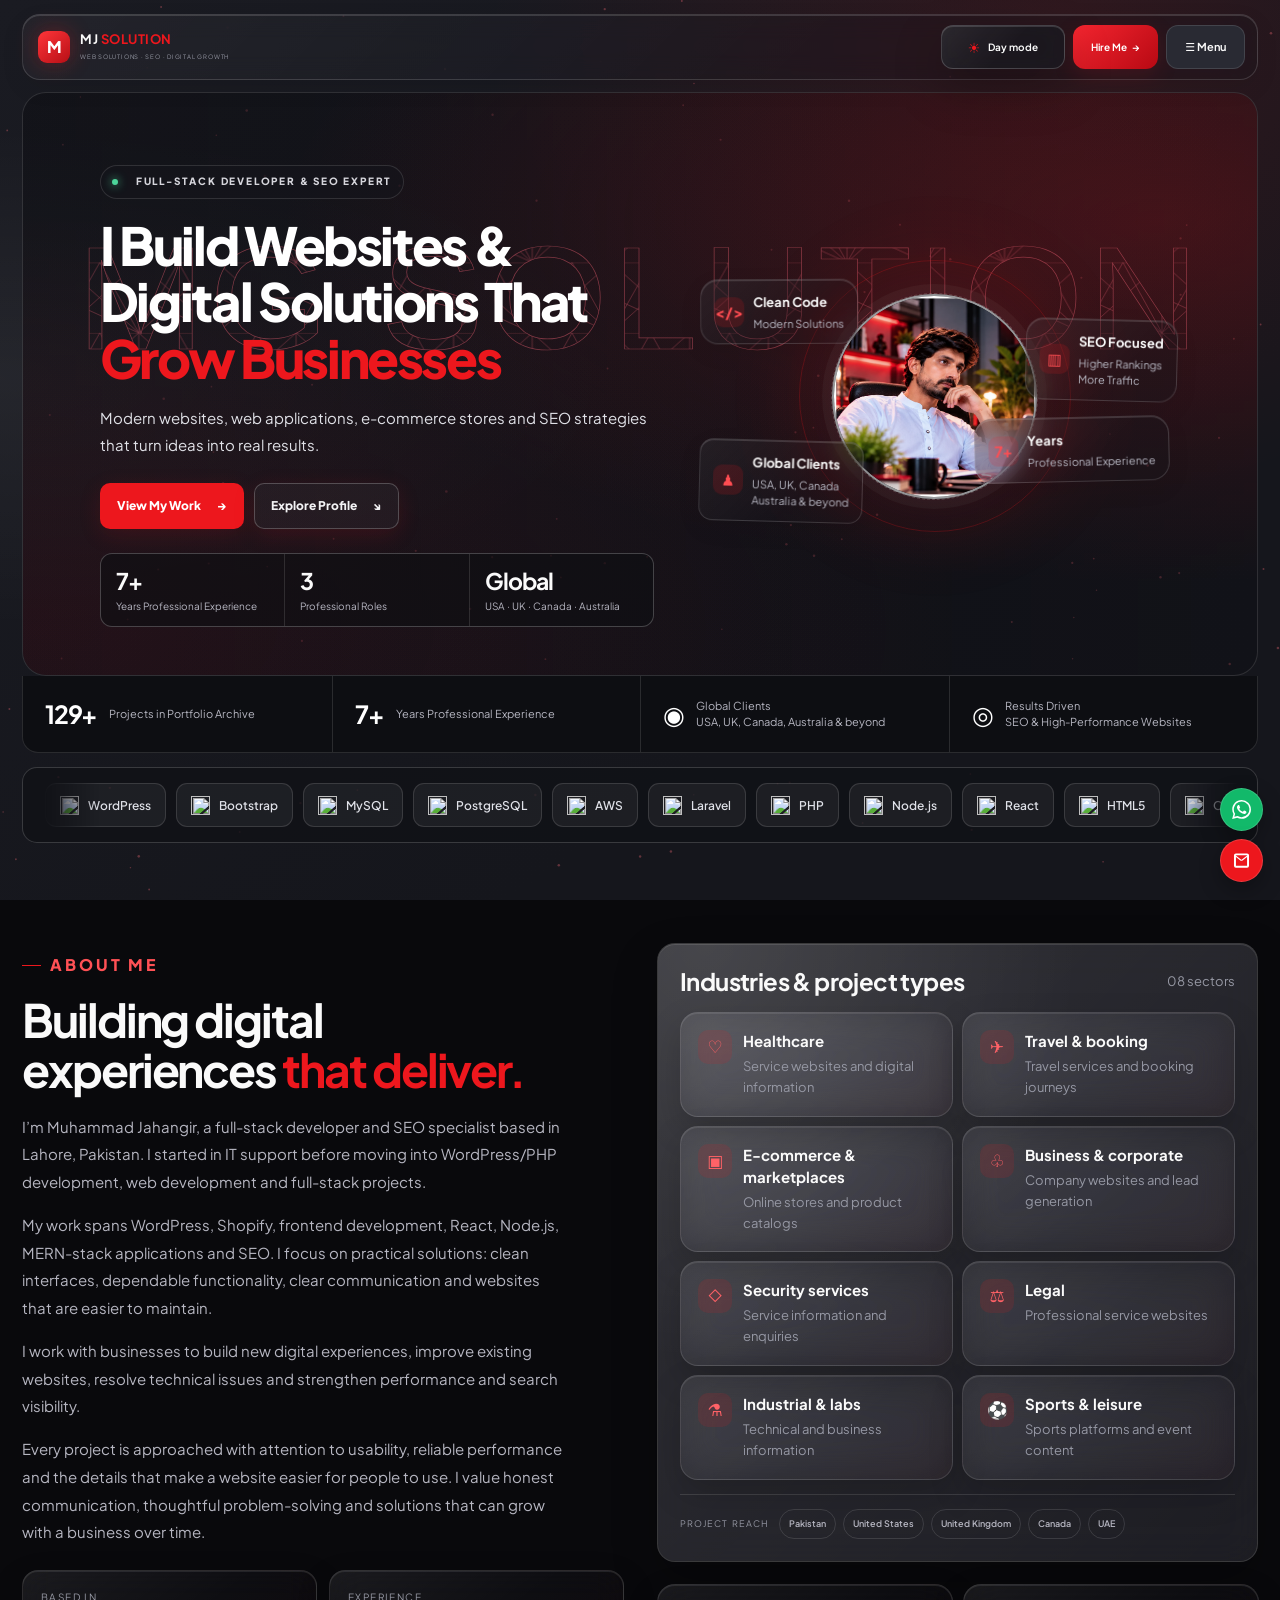
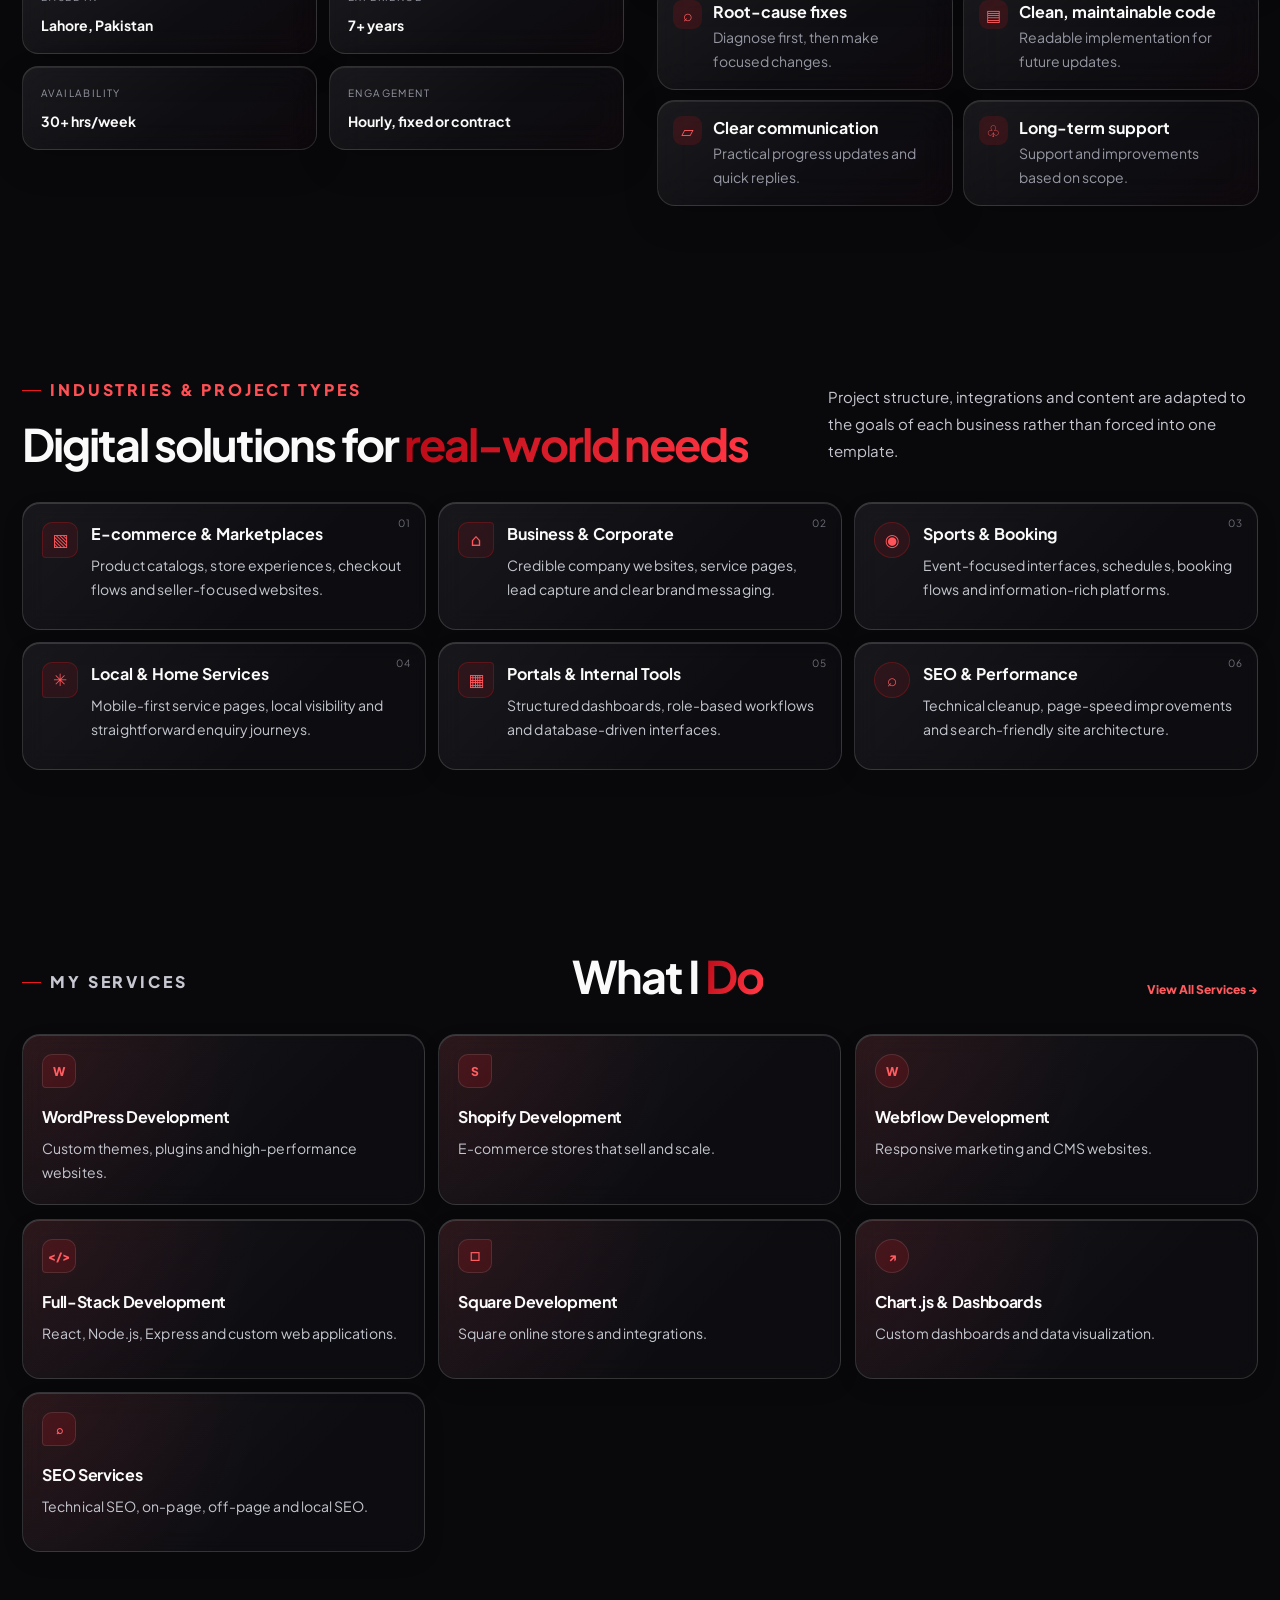
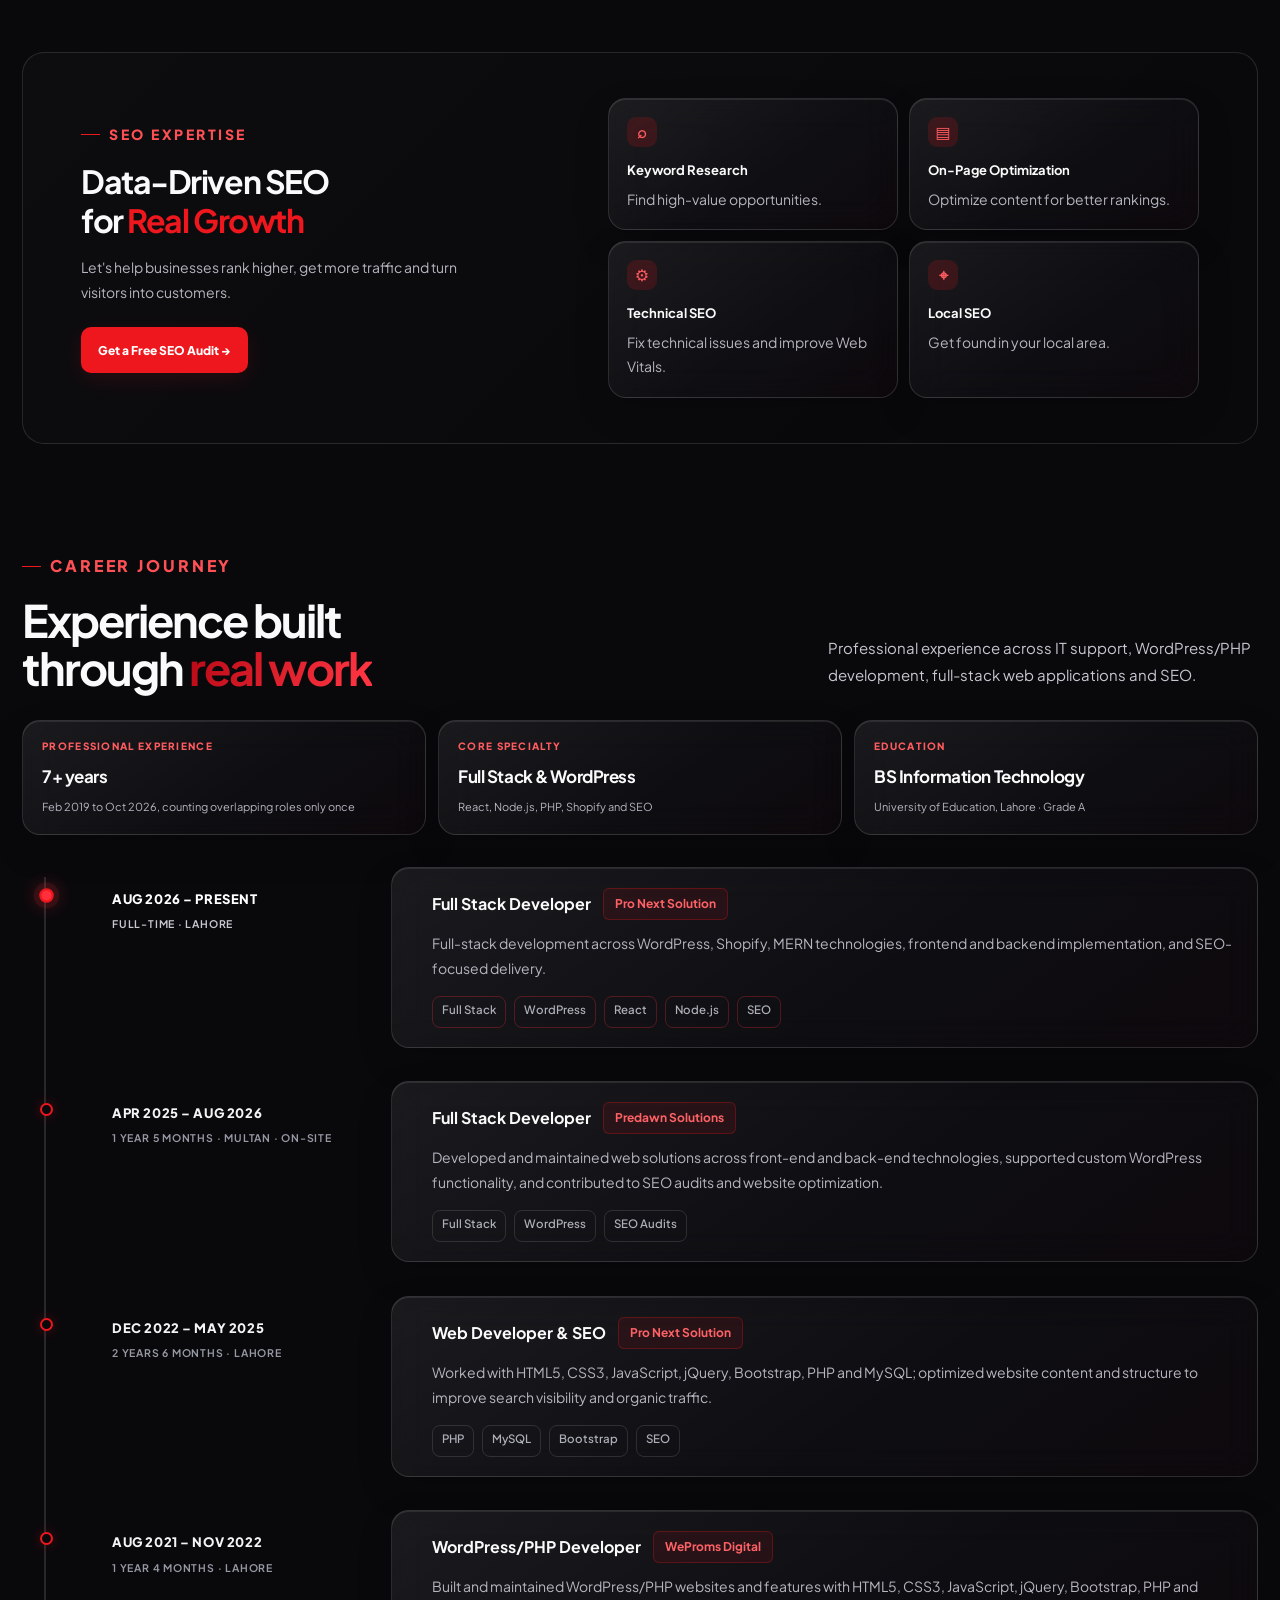
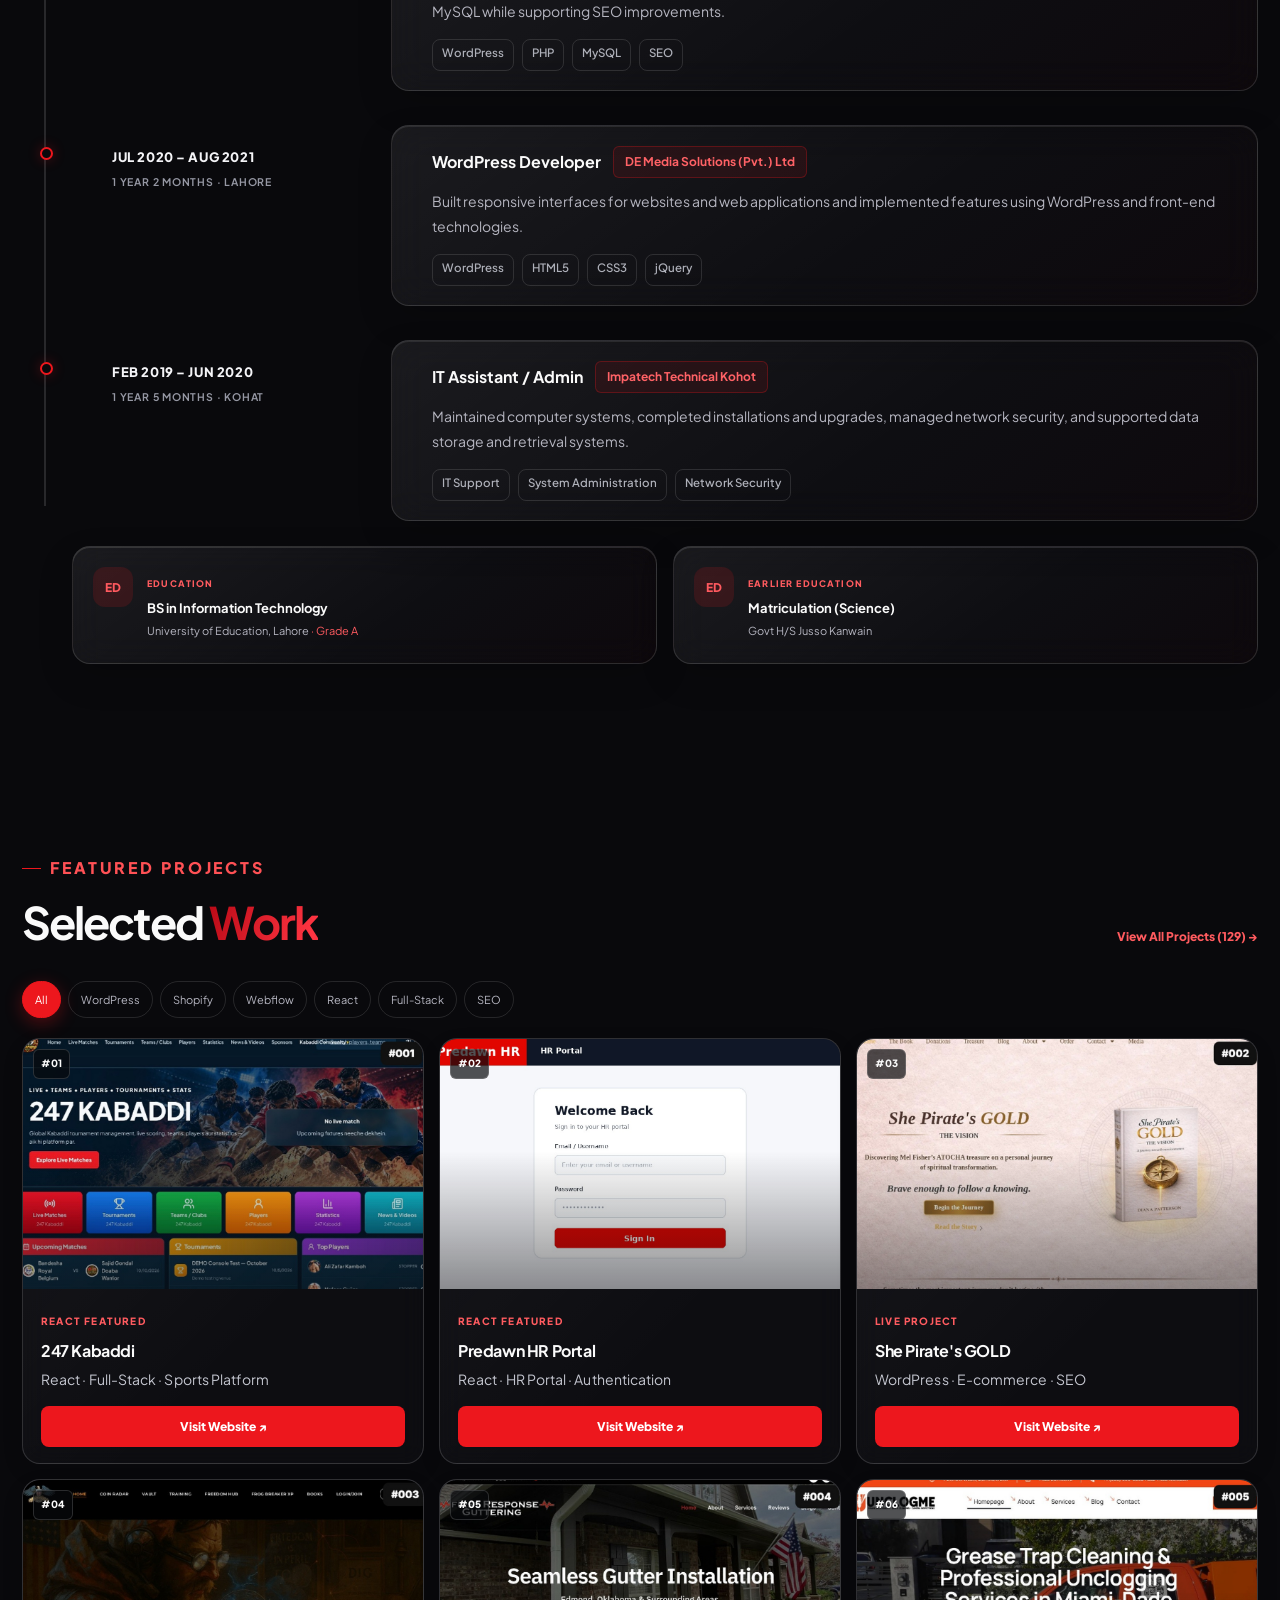
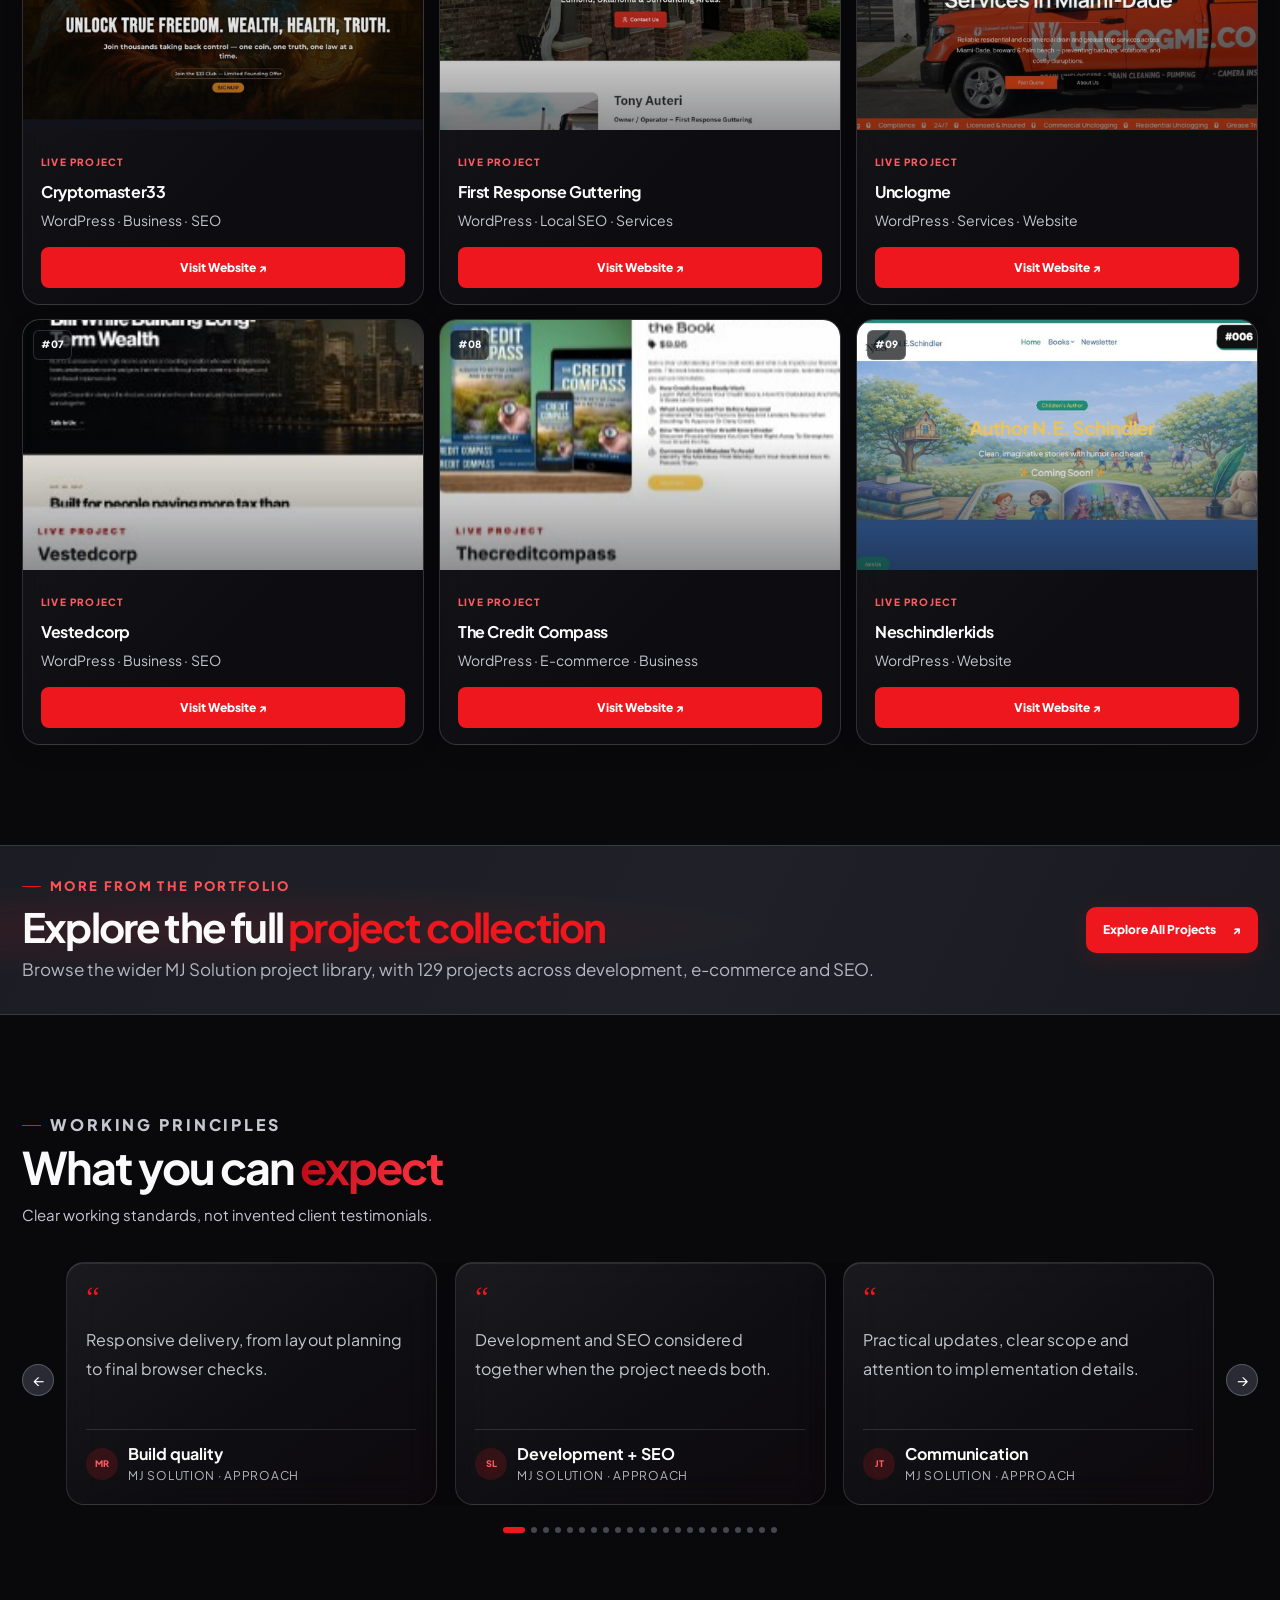
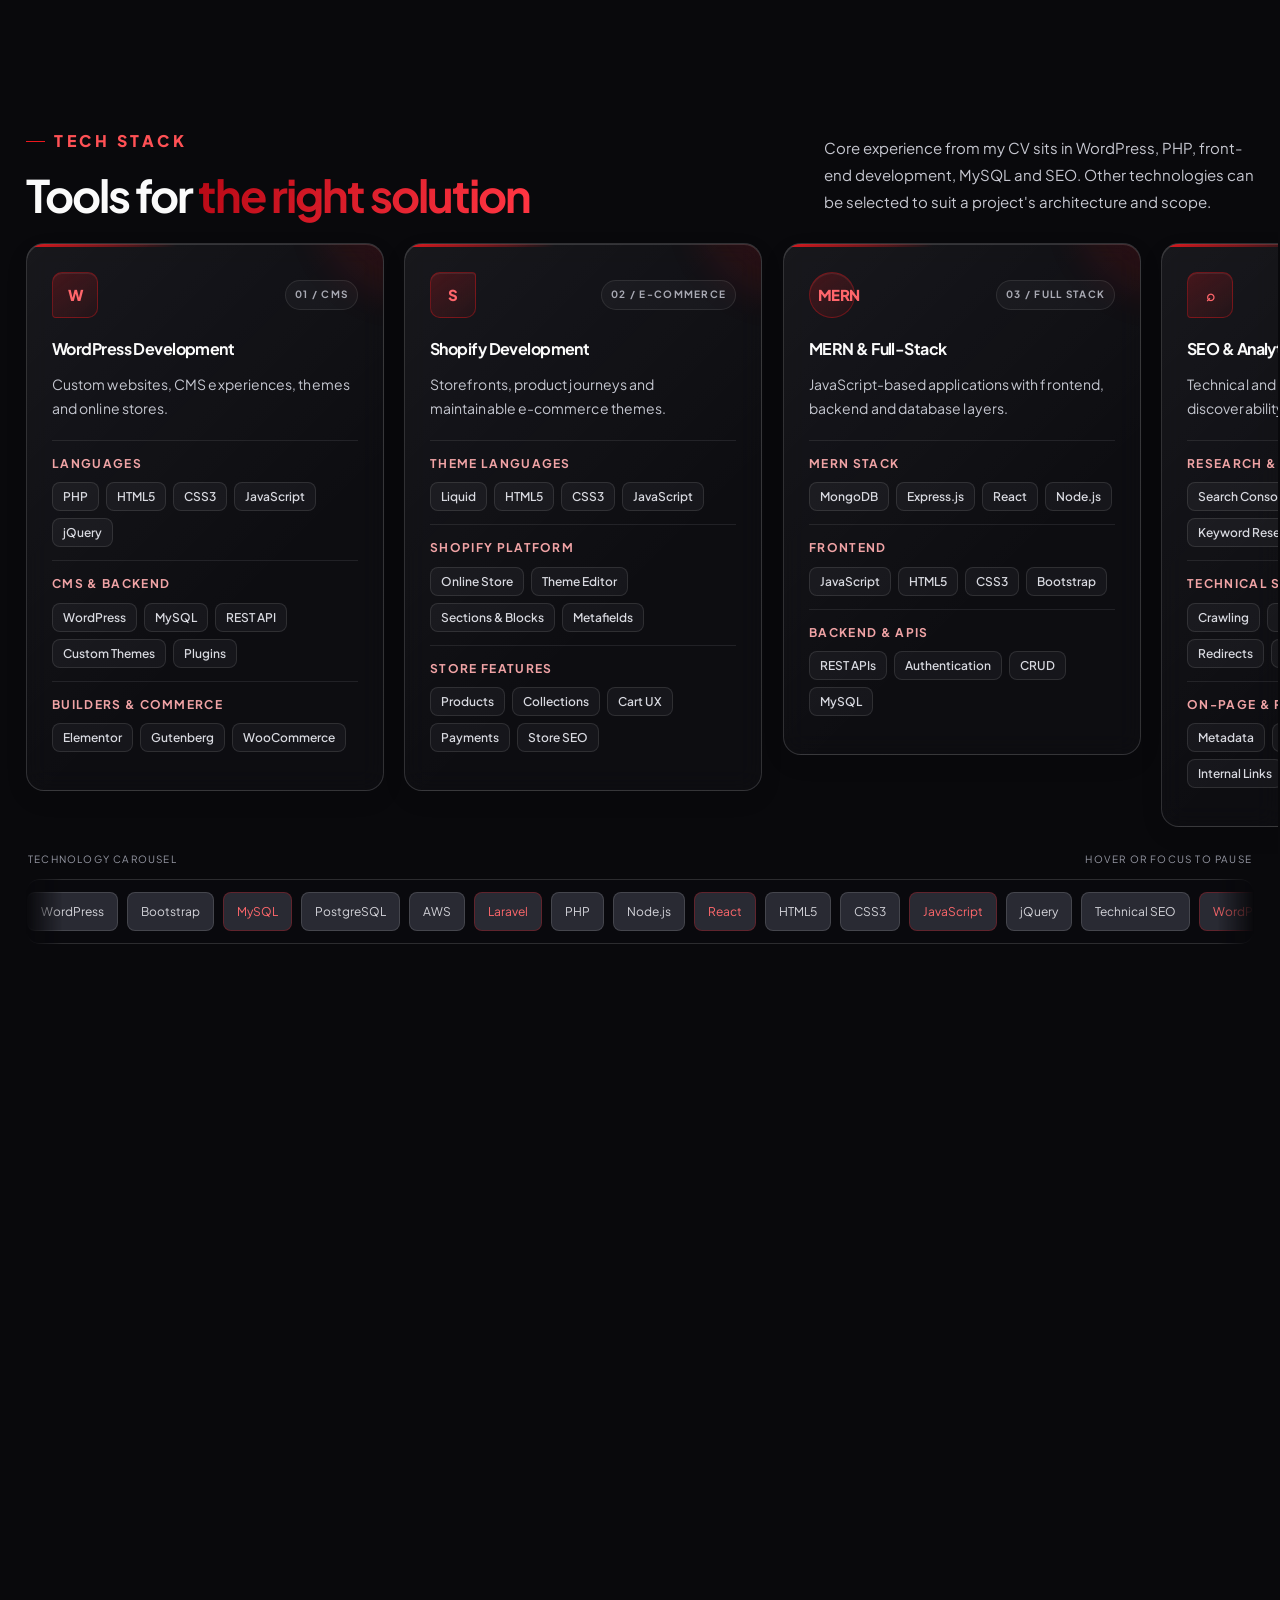
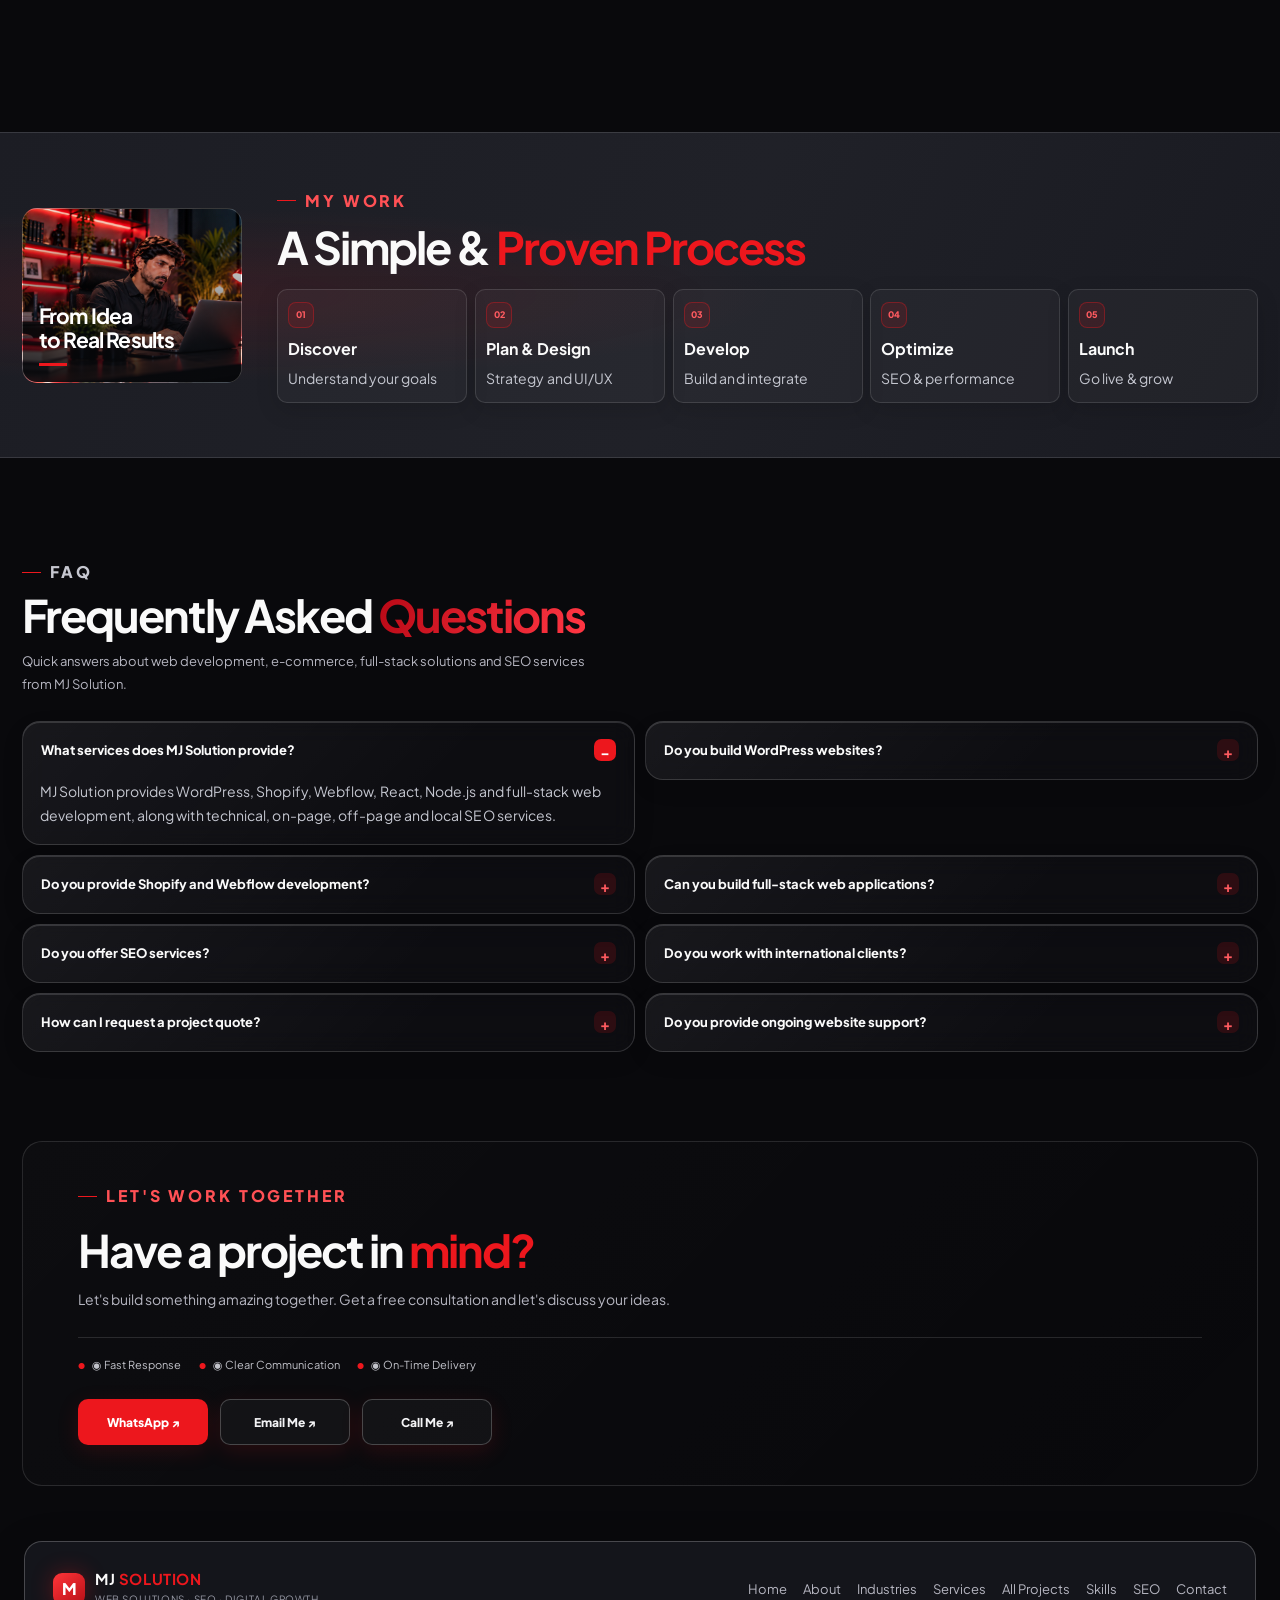
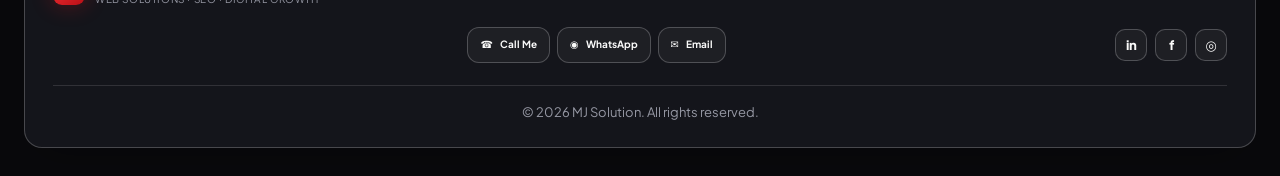
==== commit be0ad289: "Add files via upload" ====
--- a/index.html
+++ b/index.html
@@ -1,55 +1,52 @@
-<!doctype html>
+<!DOCTYPE html>
+
 <html lang="en">
-<head>
-  <meta charset="utf-8">
-  <meta name="viewport" content="width=device-width,initial-scale=1">
-  <meta name="description" content="MJ Solution — Full-stack development, WordPress, Shopify, Webflow and SEO solutions for growing businesses.">
-  <meta name="theme-color" content="#e10600">
-  <meta name="author" content="MJ Solution">
-  <meta name="robots" content="index, follow, max-image-preview:large">
-  <meta name="referrer" content="strict-origin-when-cross-origin">
-
-  <!-- Favicon / browser icon -->
-  <link rel="icon" type="image/png" sizes="512x512" href="assets/mj-solution-favicon.png">
-  <link rel="apple-touch-icon" sizes="512x512" href="assets/apple-touch-icon.png">
-  <link rel="manifest" href="site.webmanifest">
-
-  <!-- Social sharing preview: LinkedIn, Facebook, WhatsApp and other Open Graph readers -->
-  <meta property="og:type" content="website">
-  <meta property="og:site_name" content="MJ Solution">
-  <meta property="og:title" content="MJ Solution | Full-Stack Development, Web Design & SEO">
-  <meta property="og:description" content="MJ Solution builds modern websites, web applications, e-commerce stores and SEO strategies designed for performance, visibility and business growth.">
-  <meta property="og:image" content="assets/mj-solution-share.jpg">
-  <meta property="og:image:secure_url" content="assets/mj-solution-share.jpg">
-  <meta property="og:image:type" content="image/jpeg">
-  <meta property="og:image:width" content="1271">
-  <meta property="og:image:height" content="1238">
-  <meta property="og:image:alt" content="MJ Solution — professional developer portrait">
-
-  <!-- X / Twitter sharing -->
-  <meta name="twitter:card" content="summary_large_image">
-  <meta name="twitter:title" content="MJ Solution | Full-Stack Development, Web Design & SEO">
-  <meta name="twitter:description" content="Modern websites, web applications, e-commerce and SEO solutions by MJ Solution.">
-  <meta name="twitter:image" content="assets/mj-solution-share.jpg">
-  <meta name="twitter:image:alt" content="MJ Solution — professional developer portrait">
-  <title>MJ Solution | Full-Stack Development & SEO</title>
-  <link rel="preconnect" href="https://fonts.googleapis.com">
-  <link rel="preconnect" href="https://fonts.gstatic.com" crossorigin>
-  <link href="https://fonts.googleapis.com/css2?family=Inter:wght@400;500;600;700;800;900&display=swap" rel="stylesheet">
-  <link rel="stylesheet" href="style.css">
-  <script type="application/ld+json">
+<head><script>document.documentElement.dataset.theme = "dark";</script>
+<meta charset="utf-8"/>
+<meta content="width=device-width,initial-scale=1" name="viewport"/>
+<meta content="MJ Solution by Muhammad Jahangir — Full-stack web development, WordPress, PHP, responsive design and SEO." name="description"/>
+<meta content="#e10600" name="theme-color"/>
+<meta content="MJ Solution" name="author"/>
+<meta content="index, follow, max-image-preview:large" name="robots"/>
+<meta content="strict-origin-when-cross-origin" name="referrer"/>
+<!-- Favicon / browser icon -->
+<link href="assets/mj-solution-favicon.png" rel="icon" sizes="512x512" type="image/png"/>
+<link href="assets/apple-touch-icon.png" rel="apple-touch-icon" sizes="512x512"/>
+<link href="site.webmanifest" rel="manifest"/>
+<!-- Social sharing preview: LinkedIn, Facebook, WhatsApp and other Open Graph readers -->
+<meta content="website" property="og:type"/>
+<meta content="MJ Solution" property="og:site_name"/>
+<meta content="MJ Solution | Full-Stack Development, Web Design &amp; SEO" property="og:title"/>
+<meta content="Muhammad Jahangir at MJ Solution builds responsive websites and web applications with WordPress, PHP, MySQL, front-end development and SEO." property="og:description"/>
+<meta content="assets/mj-solution-share.jpg" property="og:image"/>
+<meta content="assets/mj-solution-share.jpg" property="og:image:secure_url"/>
+<meta content="image/jpeg" property="og:image:type"/>
+<meta content="1271" property="og:image:width"/>
+<meta content="1238" property="og:image:height"/>
+<meta content="Muhammad Jahangir — MJ Solution web developer" property="og:image:alt"/>
+<!-- X / Twitter sharing -->
+<meta content="summary_large_image" name="twitter:card"/>
+<meta content="MJ Solution | Full-Stack Development, Web Design &amp; SEO" name="twitter:title"/>
+<meta content="Modern websites, web applications, e-commerce and SEO solutions by MJ Solution." name="twitter:description"/>
+<meta content="assets/mj-solution-share.jpg" name="twitter:image"/>
+<meta content="Muhammad Jahangir — MJ Solution web developer" name="twitter:image:alt"/>
+<title>MJ Solution | Muhammad Jahangir — Full-Stack Developer &amp; SEO</title>
+<link href="https://fonts.googleapis.com" rel="preconnect"/>
+<link crossorigin="" href="https://fonts.gstatic.com" rel="preconnect"/>
+<link href="style.css" rel="stylesheet"/>
+<script type="application/ld+json">
   {
     "@context": "https://schema.org",
     "@graph": [
       {
         "@type": "WebSite",
         "name": "MJ Solution",
-        "description": "Full-stack web development, e-commerce development and SEO services by MJ Solution."
+        "description": "Full-stack web development, WordPress, PHP, responsive UI and SEO services by Muhammad Jahangir at MJ Solution."
       },
       {
         "@type": "Organization",
         "name": "MJ Solution",
-        "email": "itofficial17@gmail.com",
+        "email": "marketing.mjsolutions@gmail.com",
         "telephone": "+92 300 8964792",
         "description": "Web development, full-stack development, e-commerce and SEO solutions."
       },
@@ -125,168 +122,211 @@
     ]
   }
   </script>
-</head>
-<body>
+<link href="enhancements.css" rel="stylesheet"/><script defer="True" src="enhancements.js"></script></head>
+<body><a class="skip-link" href="#main-content">Skip to content</a>
+<canvas aria-hidden="true" class="site-network"></canvas>
 <header class="site-header">
-  <a class="brand" href="#home" aria-label="MJ Solution home"><span class="brand-mark">M</span><span><strong>MJ <b>SOLUTION</b></strong><small>WEB SOLUTIONS · SEO · DIGITAL GROWTH</small></span></a>
-  <nav class="nav" id="nav"><a class="active" href="#home">Home</a><a href="#about">About</a><a href="#services">Services</a><a href="projects.html">All Projects</a><a href="#skills">Skills</a><a href="#seo">SEO</a><a href="#contact">Contact</a></nav>
-  <a class="nav-cta" href="mailto:itofficial17@gmail.com?subject=Project%20Inquiry">Let's Work Together <span>→</span></a>
-  <button class="menu-toggle" aria-label="Toggle menu" aria-expanded="false">☰</button>
+<a aria-label="MJ Solution home" class="brand" href="#home"><span class="brand-mark">M</span><span><strong>MJ <b>SOLUTION</b></strong><small>WEB SOLUTIONS · SEO · DIGITAL GROWTH</small></span></a>
+<nav aria-label="Main navigation" class="nav" id="primary-nav"><a class="active" href="#home">Home</a><a href="#about">About</a><a href="#industries">Industries</a><a href="#services">Services</a><a href="#approach">Experience</a><a href="#projects">Work</a><a href="#testimonials">Reviews</a><a href="#skills">Stack</a><a href="#contact">Contact</a></nav>
+<button aria-label="Switch to day mode" aria-pressed="false" class="theme-toggle" title="Switch to day mode" type="button"><span aria-hidden="true" class="theme-toggle-icon">☀</span><span class="theme-toggle-label">Day mode</span></button>
+<a class="nav-cta" href="mailto:marketing.mjsolutions@gmail.com?subject=Project%20Inquiry">Hire Me <span>→</span></a>
+<button aria-controls="primary-nav" aria-expanded="false" aria-label="Toggle navigation" class="menu-toggle" type="button">☰ Menu</button>
 </header>
-
-<main>
+<main id="main-content" tabindex="-1">
 <section class="hero hero-cinematic" id="home">
-  <div class="hero-bg" aria-hidden="true"></div>
-  <div class="hero-overlay" aria-hidden="true"></div>
-  <div class="hero-inner">
-    <div class="hero-copy">
-      <div class="eyebrow glass-eyebrow"><i></i>FULL-STACK DEVELOPER &amp; SEO EXPERT</div>
-      <h1>I Build Websites &amp;<br><span class="keep-together">Digital Solutions That</span><br><span>Grow Businesses</span></h1>
-      <p class="hero-text">Modern websites, web applications, e-commerce stores and SEO strategies that turn ideas into real results.</p>
-      <div class="hero-actions">
-        <a class="btn btn-red" href="#projects">View My Work <span>→</span></a>
-        <a class="btn btn-outline" href="mailto:itofficial17@gmail.com">Watch Intro <span>▶</span></a>
-      </div>
-      <div class="hero-statbar">
-        <div><b>100+</b><small>Projects Completed</small></div>
-        <div><b>5+</b><small>Years Experience</small></div>
-        <div><b>Global</b><small>USA · UK · Canada · Australia</small></div>
-      </div>
-    </div>
-    <div class="hero-floats" aria-hidden="true">
-      <div class="hero-glass-card card-code"><b>&lt;/&gt;</b><div><strong>Clean Code</strong><small>Modern Solutions</small></div></div>
-      <div class="hero-glass-card card-seo"><b>▥</b><div><strong>SEO Focused</strong><small>Higher Rankings<br>More Traffic</small></div></div>
-      <div class="hero-glass-card card-global"><b>♟</b><div><strong>Global Clients</strong><small>USA, UK, Canada<br>Australia &amp; beyond</small></div></div>
-      <div class="hero-glass-card card-experience"><b>5+</b><div><strong>Years</strong><small>Experience</small></div></div>
-    </div>
-  </div>
-  <div class="hero-tech glass-panel">
-    <span><img src="https://cdn.simpleicons.org/wordpress/21759B" alt="">WordPress</span>
-    <span><img src="https://cdn.simpleicons.org/shopify/96BF48" alt="">Shopify</span>
-    <span><img src="https://cdn.simpleicons.org/webflow/4353FF" alt="">Webflow</span>
-    <span><img src="https://cdn.simpleicons.org/square/111111" alt="">Square</span>
-    <span><img src="https://cdn.simpleicons.org/react/61DAFB" alt="">React</span>
-    <span><img src="https://cdn.simpleicons.org/nodedotjs/339933" alt="">Node.js</span>
-    <span><img src="https://cdn.simpleicons.org/express/111111" alt="">Express</span>
-    <span><img src="https://cdn.simpleicons.org/chartdotjs/FF6384" alt="">Chart.js</span>
-    <span><img src="https://cdn.simpleicons.org/javascript/F7DF1E" alt="">JavaScript</span>
-    <span><img src="https://cdn.simpleicons.org/html5/E34F26" alt="">HTML5</span>
-    <span><img src="https://cdn.simpleicons.org/css3/1572B6" alt="">CSS3</span>
-    <span class="seo-chip">⌕ <b>SEO</b></span>
-  </div>
-</section>
-
-<section class="stats-strip"><div><strong>100+</strong><span>Projects Completed</span></div><div><strong>5+</strong><span>Years Experience</span></div><div><strong>◉</strong><span>Global Clients<br>USA, UK, Canada, Australia & beyond</span></div><div><strong>◎</strong><span>Results Driven<br>SEO & High-Performance Websites</span></div></section>
-
-<section class="section projects-section" id="projects">
-  <div class="section-heading project-head"><div><p class="eyebrow">FEATURED PROJECTS</p><h2>Selected <span>Work</span></h2></div><a class="text-link" href="projects.html">View All Projects (129) →</a></div>
-  <div class="filter-row"><button class="filter active" data-filter="all">All</button><button class="filter" data-filter="wordpress">WordPress</button><button class="filter" data-filter="ecommerce">Shopify</button><button class="filter" data-filter="website">Webflow</button><button class="filter" data-filter="react">React</button><button class="filter" data-filter="fullstack">Full-Stack</button><button class="filter" data-filter="seo">SEO</button></div>
-  <div class="project-grid">
-    <article class="project-card" data-category="react fullstack wordpress sports"><div class="project-preview"><img src="assets/projects/247-kabaddi.jpg" alt="247 Kabaddi website screenshot"><span>#01</span></div><div class="project-body"><small>REACT FEATURED</small><h3>247 Kabaddi</h3><p>React · Full-Stack · Sports Platform</p><a href="https://247kabaddi.com/" target="_blank" rel="noopener">Visit Website ↗</a></div></article>
-    <article class="project-card" data-category="react fullstack"><div class="project-preview"><img src="assets/projects/hr-portal.jpg" alt="Predawn HR Portal preview"><span>#02</span></div><div class="project-body"><small>REACT FEATURED</small><h3>Predawn HR Portal</h3><p>React · HR Portal · Authentication</p><a href="https://hrportal.predawnsolutions.com/login" target="_blank" rel="noopener">Visit Website ↗</a></div></article>
-    <article class="project-card" data-category="wordpress ecommerce seo"><div class="project-preview"><img src="assets/projects/she-pirates-gold.jpg" alt="She Pirate's GOLD website screenshot"><span>#03</span></div><div class="project-body"><small>LIVE PROJECT</small><h3>She Pirate's GOLD</h3><p>WordPress · E-commerce · SEO</p><a href="https://shepirate.com/" target="_blank" rel="noopener">Visit Website ↗</a></div></article>
-    <article class="project-card" data-category="website seo"><div class="project-preview"><img src="assets/projects/cryptomaster33.jpg" alt="Cryptomaster33 website screenshot"><span>#04</span></div><div class="project-body"><small>LIVE PROJECT</small><h3>Cryptomaster33</h3><p>WordPress · Business · SEO</p><a href="http://cryptomaster33.com/" target="_blank" rel="noopener">Visit Website ↗</a></div></article>
-    <article class="project-card" data-category="wordpress seo corporate"><div class="project-preview"><img src="assets/projects/firstresponseguttering.jpg" alt="First Response Guttering website screenshot"><span>#05</span></div><div class="project-body"><small>LIVE PROJECT</small><h3>First Response Guttering</h3><p>WordPress · Local SEO · Services</p><a href="https://firstresponseguttering.com/" target="_blank" rel="noopener">Visit Website ↗</a></div></article>
-    <article class="project-card" data-category="wordpress website"><div class="project-preview"><img src="assets/projects/unclogme.jpg" alt="Unclogme website screenshot"><span>#06</span></div><div class="project-body"><small>LIVE PROJECT</small><h3>Unclogme</h3><p>WordPress · Services · Website</p><a href="https://unclogme.com/" target="_blank" rel="noopener">Visit Website ↗</a></div></article>
-    <article class="project-card" data-category="wordpress seo"><div class="project-preview"><img src="assets/projects/vestedcorp.jpg" alt="Vestedcorp website screenshot"><span>#07</span></div><div class="project-body"><small>LIVE PROJECT</small><h3>Vestedcorp</h3><p>WordPress · Business · SEO</p><a href="https://vestedcorp.com/" target="_blank" rel="noopener">Visit Website ↗</a></div></article>
-    <article class="project-card" data-category="wordpress ecommerce"><div class="project-preview"><img src="assets/projects/creditcompass.jpg" alt="The Credit Compass website screenshot"><span>#08</span></div><div class="project-body"><small>LIVE PROJECT</small><h3>The Credit Compass</h3><p>WordPress · E-commerce · Business</p><a href="https://thecreditcompass.org/" target="_blank" rel="noopener">Visit Website ↗</a></div></article>
-  </div>
-</section>
-
-<section class="section about-section" id="about">
-  <div class="about-copy"><p class="eyebrow">ABOUT MJ SOLUTION</p><h2>Building Digital<br>Experiences <span>Worldwide</span></h2><p>MJ Solution builds modern websites, web applications and e-commerce experiences that combine clean engineering, responsive design and search visibility. We turn ideas into polished digital products built to perform, convert and grow.</p><a class="btn btn-red" href="#contact">More About Us →</a></div>
-  <div class="about-photo"><img src="assets/about-final.jpg" alt="Professional developer in a modern workspace"><div class="experience-badge"><b>5+</b><small>Years<br>Experience</small></div></div>
-  <div class="about-points"><div><i>▣</i><b>Modern & Responsive Design</b><span>Pixel-perfect and user-friendly interfaces.</span></div><div><i>⌕</i><b>SEO-Optimized Development</b><span>Built for higher rankings and better visibility.</span></div><div><i>♧</i><b>Client-Focused Approach</b><span>Your goals, my priority.</span></div><div><i>◌</i><b>Ongoing Support</b><span>Reliable support and long-term partnership.</span></div></div>
-</section>
-
-<section class="section" id="services"><div class="section-heading"><p class="eyebrow">MY SERVICES</p><h2>What I <span>Do</span></h2><a class="text-link" href="#contact">View All Services →</a></div><div class="service-grid"><article class="service-card"><div class="service-icon">W</div><h3>WordPress Development</h3><p>Custom themes, plugins and high-performance websites.</p></article><article class="service-card"><div class="service-icon">S</div><h3>Shopify Development</h3><p>E-commerce stores that sell and scale.</p></article><article class="service-card"><div class="service-icon">W</div><h3>Webflow Development</h3><p>Responsive marketing and CMS websites.</p></article><article class="service-card"><div class="service-icon">&lt;/&gt;</div><h3>Full-Stack Development</h3><p>React, Node.js, Express and custom web applications.</p></article><article class="service-card"><div class="service-icon">□</div><h3>Square Development</h3><p>Square online stores and integrations.</p></article><article class="service-card"><div class="service-icon">↗</div><h3>Chart.js & Dashboards</h3><p>Custom dashboards and data visualization.</p></article><article class="service-card"><div class="service-icon">⌕</div><h3>SEO Services</h3><p>Technical SEO, on-page, off-page and local SEO.</p></article></div></section>
-
-<section class="section skills-section" id="skills"><div class="section-heading"><p class="eyebrow">TECH STACK</p><h2>Tools I <span>Work With</span></h2></div><div class="skills-grid"><div class="skill-card"><img src="https://cdn.simpleicons.org/wordpress/21759B" alt="">WordPress</div><div class="skill-card"><img src="https://cdn.simpleicons.org/shopify/96BF48" alt="">Shopify</div><div class="skill-card"><img src="https://cdn.simpleicons.org/webflow/4353FF" alt="">Webflow</div><div class="skill-card"><img src="https://cdn.simpleicons.org/square/111111" alt="">Square</div><div class="skill-card"><img src="https://cdn.simpleicons.org/react/61DAFB" alt="">React</div><div class="skill-card"><img src="https://cdn.simpleicons.org/nodedotjs/339933" alt="">Node.js</div><div class="skill-card"><img src="https://cdn.simpleicons.org/express/111111" alt="">Express</div><div class="skill-card"><img src="https://cdn.simpleicons.org/chartdotjs/FF6384" alt="">Chart.js</div><div class="skill-card"><img src="https://cdn.simpleicons.org/javascript/F7DF1E" alt="">JavaScript</div><div class="skill-card"><img src="https://cdn.simpleicons.org/html5/E34F26" alt="">HTML5</div><div class="skill-card"><img src="https://cdn.simpleicons.org/css3/1572B6" alt="">CSS3</div><div class="skill-card"><b>⌕</b>SEO</div></div></section>
-
-<section class="process-band"><div class="section process-section"><div class="process-image"><div><b>From Idea<br>to Real Results</b></div></div><div class="process-copy"><p class="eyebrow">MY WORK</p><h2>A Simple & <span>Proven Process</span></h2><div class="process"><div><i>01</i><h3>Discover</h3><p>Understand your goals</p></div><div><i>02</i><h3>Plan & Design</h3><p>Strategy and UI/UX</p></div><div><i>03</i><h3>Develop</h3><p>Build and integrate</p></div><div><i>04</i><h3>Optimize</h3><p>SEO & performance</p></div><div><i>05</i><h3>Launch</h3><p>Go live & grow</p></div></div></div></div></section>
-
-<section class="section seo-section" id="seo"><div class="seo-copy"><p class="eyebrow">SEO EXPERTISE</p><h2>Data-Driven SEO<br>for <span>Real Growth</span></h2><p>Let's help businesses rank higher, get more traffic and turn visitors into customers.</p><a class="btn btn-red" href="mailto:itofficial17@gmail.com?subject=Free%20SEO%20Audit">Get a Free SEO Audit →</a></div><div class="seo-grid"><div><b>⌕</b><h3>Keyword Research</h3><p>Find high-value opportunities.</p></div><div><b>▤</b><h3>On-Page Optimization</h3><p>Optimize content for better rankings.</p></div><div><b>⚙</b><h3>Technical SEO</h3><p>Fix technical issues and improve Web Vitals.</p></div><div><b>⌖</b><h3>Local SEO</h3><p>Get found in your local area.</p></div></div></section>
-
-<section class="section testimonials" id="testimonials"><div class="section-heading"><p class="eyebrow">CLIENT FEEDBACK</p><h2>Trusted by Businesses <span>Worldwide</span></h2><p>Long-term relationships built on results.</p></div><div class="testimonial-carousel"><button class="testimonial-arrow prev" aria-label="Previous testimonial">←</button><div class="testimonial-viewport"><div class="testimonial-track"><article class="testimonial-card"><div class="quote-mark">“</div><p>“Excellent work. The website feels premium, fast and easy to use.”</p><div class="client"><span class="client-avatar">MR</span><div><b>Michael R.</b><small>USA · ★★★★★</small></div></div></article>
-<article class="testimonial-card"><div class="quote-mark">“</div><p>“Professional, responsive and very skilled in both development and SEO.”</p><div class="client"><span class="client-avatar">SL</span><div><b>Sarah L.</b><small>Canada · ★★★★★</small></div></div></article>
-<article class="testimonial-card"><div class="quote-mark">“</div><p>“Great communication and strong attention to detail from start to launch.”</p><div class="client"><span class="client-avatar">JT</span><div><b>James T.</b><small>UK · ★★★★★</small></div></div></article>
-<article class="testimonial-card"><div class="quote-mark">“</div><p>“Delivered exactly what we needed with a clean, modern result.”</p><div class="client"><span class="client-avatar">DK</span><div><b>David K.</b><small>Australia · ★★★★★</small></div></div></article>
-<article class="testimonial-card"><div class="quote-mark">“</div><p>“Our e-commerce experience is much smoother and more professional.”</p><div class="client"><span class="client-avatar">ES</span><div><b>Emily S.</b><small>USA · ★★★★★</small></div></div></article>
-<article class="testimonial-card"><div class="quote-mark">“</div><p>“Very professional, responsive and technically strong throughout.”</p><div class="client"><span class="client-avatar">RM</span><div><b>Robert M.</b><small>USA · ★★★★★</small></div></div></article>
-<article class="testimonial-card"><div class="quote-mark">“</div><p>“Amazing experience. The site looks modern and performs great.”</p><div class="client"><span class="client-avatar">LW</span><div><b>Lisa W.</b><small>UK · ★★★★★</small></div></div></article>
-<article class="testimonial-card"><div class="quote-mark">“</div><p>“Helped us improve our local visibility and overall digital presence.”</p><div class="client"><span class="client-avatar">DP</span><div><b>Daniel P.</b><small>Canada · ★★★★★</small></div></div></article>
-<article class="testimonial-card"><div class="quote-mark">“</div><p>“Creative, reliable and detail oriented. Great partner for long-term projects.”</p><div class="client"><span class="client-avatar">ST</span><div><b>Sophia T.</b><small>Australia · ★★★★★</small></div></div></article>
-<article class="testimonial-card"><div class="quote-mark">“</div><p>“Outstanding work and support. Knows exactly what to do for SEO and growth.”</p><div class="client"><span class="client-avatar">CB</span><div><b>Chris B.</b><small>USA · ★★★★★</small></div></div></article>
-<article class="testimonial-card"><div class="quote-mark">“</div><p>“The final website was polished, responsive and easy for our team to manage.”</p><div class="client"><span class="client-avatar">OM</span><div><b>Olivia M.</b><small>UK · ★★★★★</small></div></div></article>
-<article class="testimonial-card"><div class="quote-mark">“</div><p>“Clear process, quick communication and excellent implementation.”</p><div class="client"><span class="client-avatar">NA</span><div><b>Noah A.</b><small>Canada · ★★★★★</small></div></div></article>
-<article class="testimonial-card"><div class="quote-mark">“</div><p>“Strong technical execution with a very clean user experience.”</p><div class="client"><span class="client-avatar">EJ</span><div><b>Ethan J.</b><small>USA · ★★★★★</small></div></div></article>
-<article class="testimonial-card"><div class="quote-mark">“</div><p>“Our new website finally matches the quality of our business.”</p><div class="client"><span class="client-avatar">AR</span><div><b>Ava R.</b><small>Australia · ★★★★★</small></div></div></article>
-<article class="testimonial-card"><div class="quote-mark">“</div><p>“Thoughtful design choices and excellent performance improvements.”</p><div class="client"><span class="client-avatar">LH</span><div><b>Lucas H.</b><small>UK · ★★★★★</small></div></div></article>
-<article class="testimonial-card"><div class="quote-mark">“</div><p>“SEO recommendations were practical and easy to implement.”</p><div class="client"><span class="client-avatar">MC</span><div><b>Mia C.</b><small>USA · ★★★★★</small></div></div></article>
-<article class="testimonial-card"><div class="quote-mark">“</div><p>“Reliable service and a professional approach from beginning to end.”</p><div class="client"><span class="client-avatar">HD</span><div><b>Henry D.</b><small>Canada · ★★★★★</small></div></div></article>
-<article class="testimonial-card"><div class="quote-mark">“</div><p>“The project was handled carefully and delivered with impressive polish.”</p><div class="client"><span class="client-avatar">GN</span><div><b>Grace N.</b><small>USA · ★★★★★</small></div></div></article>
-<article class="testimonial-card"><div class="quote-mark">“</div><p>“Fast, professional and focused on the details that matter.”</p><div class="client"><span class="client-avatar">JP</span><div><b>Jack P.</b><small>Australia · ★★★★★</small></div></div></article>
-<article class="testimonial-card"><div class="quote-mark">“</div><p>“A strong combination of design, development and search strategy.”</p><div class="client"><span class="client-avatar">EV</span><div><b>Ella V.</b><small>UK · ★★★★★</small></div></div></article>
-<article class="testimonial-card"><div class="quote-mark">“</div><p>“The new experience is clearer, faster and much easier for customers.”</p><div class="client"><span class="client-avatar">WS</span><div><b>William S.</b><small>USA · ★★★★★</small></div></div></article>
-<article class="testimonial-card"><div class="quote-mark">“</div><p>“Excellent support and a genuinely client-focused workflow.”</p><div class="client"><span class="client-avatar">CF</span><div><b>Chloe F.</b><small>Canada · ★★★★★</small></div></div></article>
-<article class="testimonial-card"><div class="quote-mark">“</div><p>“Modern design, clean code and dependable communication.”</p><div class="client"><span class="client-avatar">BK</span><div><b>Benjamin K.</b><small>Australia · ★★★★★</small></div></div></article>
-<article class="testimonial-card"><div class="quote-mark">“</div><p>“A polished digital solution that feels built for real business growth.”</p><div class="client"><span class="client-avatar">AG</span><div><b>Amelia G.</b><small>USA · ★★★★★</small></div></div></article></div></div><button class="testimonial-arrow next" aria-label="Next testimonial">→</button></div><div class="testimonial-dots" aria-label="Testimonial navigation"></div></section>
-
-<section class="section faq-section" id="faq" aria-labelledby="faq-title">
-  <div class="section-heading faq-heading">
-    <p class="eyebrow">FAQ</p>
-    <h2 id="faq-title">Frequently Asked <span>Questions</span></h2>
-    <p>Quick answers about web development, e-commerce, full-stack solutions and SEO services from MJ Solution.</p>
-  </div>
-  <div class="faq-grid">
-    <details class="faq-item" open>
-      <summary>What services does MJ Solution provide?</summary>
-      <p>MJ Solution provides WordPress, Shopify, Webflow, React, Node.js and full-stack web development, along with technical, on-page, off-page and local SEO services.</p>
-    </details>
-    <details class="faq-item">
-      <summary>Do you build WordPress websites?</summary>
-      <p>Yes. MJ Solution builds responsive WordPress websites, custom themes and performance-focused websites tailored to business goals.</p>
-    </details>
-    <details class="faq-item">
-      <summary>Do you provide Shopify and Webflow development?</summary>
-      <p>Yes. Shopify development covers e-commerce stores and integrations, while Webflow development focuses on responsive marketing and CMS websites.</p>
-    </details>
-    <details class="faq-item">
-      <summary>Can you build full-stack web applications?</summary>
-      <p>Yes. Full-stack development can include React, Node.js, Express, APIs, authentication and custom web application functionality.</p>
-    </details>
-    <details class="faq-item">
-      <summary>Do you offer SEO services?</summary>
-      <p>Yes. SEO services include keyword research, on-page optimization, technical SEO, local SEO and performance-focused recommendations.</p>
-    </details>
-    <details class="faq-item">
-      <summary>Do you work with international clients?</summary>
-      <p>Yes. MJ Solution works with businesses and clients internationally, including clients in the USA, UK, Canada, Australia and beyond.</p>
-    </details>
-    <details class="faq-item">
-      <summary>How can I request a project quote?</summary>
-      <p>You can contact MJ Solution by email or phone using the contact options on this website. Share your goals, required features and preferred timeline for a project discussion.</p>
-    </details>
-    <details class="faq-item">
-      <summary>Do you provide ongoing website support?</summary>
-      <p>Yes. Ongoing support can include website updates, improvements, troubleshooting, SEO work and continued optimization after launch.</p>
-    </details>
-  </div>
-</section>
-
-<section class="cta section" id="contact"><div><p class="eyebrow">LET'S WORK TOGETHER</p><h2>Have a project in <span>mind?</span></h2><p>Let's build something amazing together. Get a free consultation and let's discuss your ideas.</p></div><a class="btn btn-white" href="mailto:itofficial17@gmail.com">Let's Talk →</a><div class="cta-points"><span>◉ Fast Response</span><span>◉ Clear Communication</span><span>◉ On-Time Delivery</span></div></section>
-</main>
-<footer class="footer"><div class="footer-brand"><span class="brand-mark">M</span><div><strong>MJ <b>SOLUTION</b></strong><small>WEB SOLUTIONS · SEO · DIGITAL GROWTH</small></div></div><div class="footer-links"><a href="#home">Home</a><a href="#about">About</a><a href="#services">Services</a><a href="projects.html">All Projects</a><a href="#skills">Skills</a><a href="#seo">SEO</a><a href="#contact">Contact</a></div><div class="footer-contact"><a href="tel:+923008964792">+92 300 8964792</a><a href="mailto:itofficial17@gmail.com">itofficial17@gmail.com</a></div><p>© <span id="year"></span> MJ Solution. All rights reserved.</p></footer>
+<canvas aria-hidden="true" class="hero-network"></canvas>
+<div aria-hidden="true" class="hero-bg"></div>
+<div aria-hidden="true" class="hero-overlay"></div>
+<svg class="hero-network-wordmark" aria-hidden="true" focusable="false" viewBox="0 0 1400 240" xmlns="http://www.w3.org/2000/svg"><defs><pattern id="hero-brand-mesh" width="95" height="85" patternUnits="userSpaceOnUse"><path d="M0 0L95 0L0 85L0 0L95 85L95 0M0 42L95 85M48 0L95 85M0 85L48 0" fill="none" stroke="currentColor" stroke-width="0.8"/></pattern></defs><text x="20" y="190" font-family="Arial, sans-serif" font-size="176" font-weight="500" letter-spacing="5" textLength="1360" lengthAdjust="spacingAndGlyphs" fill="url(#hero-brand-mesh)" stroke="currentColor" stroke-width="0.85">MG SOLUTION</text></svg>
+<div class="hero-inner">
+<div class="hero-copy">
+<div class="eyebrow glass-eyebrow"><i></i>FULL-STACK DEVELOPER &amp; SEO EXPERT</div>
+<h1><span class="hero-white">I Build Websites &amp;</span><br/><span class="hero-white keep-together">Digital Solutions That</span><br/><span class="hero-red">Grow Businesses</span></h1>
+<p class="hero-text">Modern websites, web applications, e-commerce stores and SEO strategies that turn ideas into real results.</p>
+<div class="hero-actions">
+<a class="btn btn-red" href="#projects">View My Work <span>→</span></a>
+<a class="btn btn-outline" href="#about">Explore Profile <span>↘</span></a>
+</div>
+<div class="hero-statbar">
+<div><b>7+</b><small>Years Professional Experience</small></div>
+<div><b>3</b><small>Professional Roles</small></div>
+<div><b>Global</b><small>USA · UK · Canada · Australia</small></div>
+</div>
+</div>
+<div aria-hidden="true" class="hero-floats">
+<div class="hero-orb"><img alt="Muhammad Jahangir, MJ Solution web developer" decoding="async" height="1238" src="assets/about-final.webp" width="1271"/></div>
+<div class="hero-glass-card card-code"><b>&lt;/&gt;</b><div><strong>Clean Code</strong><small>Modern Solutions</small></div></div>
+<div class="hero-glass-card card-seo"><b>▥</b><div><strong>SEO Focused</strong><small>Higher Rankings<br/>More Traffic</small></div></div>
+<div class="hero-glass-card card-global"><b>♟</b><div><strong>Global Clients</strong><small>USA, UK, Canada<br/>Australia &amp; beyond</small></div></div>
+<div class="hero-glass-card card-experience"><b>7+</b><div><strong>Years</strong><small>Professional Experience</small></div></div>
+</div>
+</div>
+</section><section class="stats-strip"><div><strong>129+</strong><span>Projects in Portfolio Archive</span></div><div><strong>7+</strong><span>Years Professional Experience</span></div><div><strong>◉</strong><span>Global Clients<br/>USA, UK, Canada, Australia &amp; beyond</span></div><div><strong>◎</strong><span>Results Driven<br/>SEO &amp; High-Performance Websites</span></div></section><div aria-label="Technology carousel" class="hero-tech glass-panel"><div aria-label="Technologies: WordPress, Bootstrap, MySQL, PostgreSQL, AWS, Laravel, PHP, Node.js, React, HTML5, CSS3, JavaScript, jQuery and SEO" class="tech-marquee" tabindex="0"><div class="tech-marquee-track">
+<span><img alt="" decoding="async" loading="lazy" src="https://cdn.simpleicons.org/wordpress/21759B"/>WordPress</span><span><img alt="" decoding="async" loading="lazy" src="https://cdn.simpleicons.org/bootstrap/7952B3"/>Bootstrap</span><span><img alt="" decoding="async" loading="lazy" src="https://cdn.simpleicons.org/mysql/4479A1"/>MySQL</span><span><img alt="" decoding="async" loading="lazy" src="https://cdn.simpleicons.org/postgresql/4169E1"/>PostgreSQL</span><span><img alt="" decoding="async" loading="lazy" src="https://cdn.simpleicons.org/amazonaws/FF9900"/>AWS</span><span><img alt="" decoding="async" loading="lazy" src="https://cdn.simpleicons.org/laravel/FF2D20"/>Laravel</span><span><img alt="" decoding="async" loading="lazy" src="https://cdn.simpleicons.org/php/777BB4"/>PHP</span><span><img alt="" decoding="async" loading="lazy" src="https://cdn.simpleicons.org/nodedotjs/5FA04E"/>Node.js</span><span><img alt="" decoding="async" loading="lazy" src="https://cdn.simpleicons.org/react/61DAFB"/>React</span><span><img alt="" decoding="async" loading="lazy" src="https://cdn.simpleicons.org/html5/E34F26"/>HTML5</span><span><img alt="" decoding="async" loading="lazy" src="https://cdn.simpleicons.org/css3/1572B6"/>CSS3</span><span><img alt="" decoding="async" loading="lazy" src="https://cdn.simpleicons.org/javascript/F7DF1E"/>JavaScript</span><span><img alt="" decoding="async" loading="lazy" src="https://cdn.simpleicons.org/jquery/0769AD"/>jQuery</span><span class="seo-chip">⌕ <b>SEO</b></span>
+</div><div aria-hidden="true" class="tech-marquee-track">
+<span><img alt="" decoding="async" loading="lazy" src="https://cdn.simpleicons.org/wordpress/21759B"/>WordPress</span><span><img alt="" decoding="async" loading="lazy" src="https://cdn.simpleicons.org/bootstrap/7952B3"/>Bootstrap</span><span><img alt="" decoding="async" loading="lazy" src="https://cdn.simpleicons.org/mysql/4479A1"/>MySQL</span><span><img alt="" decoding="async" loading="lazy" src="https://cdn.simpleicons.org/postgresql/4169E1"/>PostgreSQL</span><span><img alt="" decoding="async" loading="lazy" src="https://cdn.simpleicons.org/amazonaws/FF9900"/>AWS</span><span><img alt="" decoding="async" loading="lazy" src="https://cdn.simpleicons.org/laravel/FF2D20"/>Laravel</span><span><img alt="" decoding="async" loading="lazy" src="https://cdn.simpleicons.org/php/777BB4"/>PHP</span><span><img alt="" decoding="async" loading="lazy" src="https://cdn.simpleicons.org/nodedotjs/5FA04E"/>Node.js</span><span><img alt="" decoding="async" loading="lazy" src="https://cdn.simpleicons.org/react/61DAFB"/>React</span><span><img alt="" decoding="async" loading="lazy" src="https://cdn.simpleicons.org/html5/E34F26"/>HTML5</span><span><img alt="" decoding="async" loading="lazy" src="https://cdn.simpleicons.org/css3/1572B6"/>CSS3</span><span><img alt="" decoding="async" loading="lazy" src="https://cdn.simpleicons.org/javascript/F7DF1E"/>JavaScript</span><span><img alt="" decoding="async" loading="lazy" src="https://cdn.simpleicons.org/jquery/0769AD"/>jQuery</span><span class="seo-chip">⌕ <b>SEO</b></span>
+</div></div></div><section class="section about-section" id="about">
+<div class="about-copy"><p class="eyebrow">ABOUT ME</p><h2>Building digital<br/>experiences <span>that deliver.</span></h2>
+<p>I’m Muhammad Jahangir, a full-stack developer and SEO specialist based in Lahore, Pakistan. I started in IT support before moving into WordPress/PHP development, web development and full-stack projects.</p>
+<p>My work spans WordPress, Shopify, frontend development, React, Node.js, MERN-stack applications and SEO. I focus on practical solutions: clean interfaces, dependable functionality, clear communication and websites that are easier to maintain.</p>
+<p>I work with businesses to build new digital experiences, improve existing websites, resolve technical issues and strengthen performance and search visibility.</p>
+<p>Every project is approached with attention to usability, reliable performance and the details that make a website easier for people to use. I value honest communication, thoughtful problem-solving and solutions that can grow with a business over time.</p>
+<div class="about-facts"><div><small>BASED IN</small><strong>Lahore, Pakistan</strong></div><div><small>EXPERIENCE</small><strong>7+ years</strong></div><div><small>AVAILABILITY</small><strong>30+ hrs/week</strong></div><div><small>ENGAGEMENT</small><strong>Hourly, fixed or contract</strong></div></div></div>
+<div class="about-industries-panel"><div class="about-panel-heading"><h3>Industries &amp; project types</h3><span>08 sectors</span></div><div class="about-industries-grid">
+<article><i>♡</i><div><b>Healthcare</b><small>Service websites and digital information</small></div></article><article><i>✈</i><div><b>Travel &amp; booking</b><small>Travel services and booking journeys</small></div></article>
+<article><i>▣</i><div><b>E-commerce &amp; marketplaces</b><small>Online stores and product catalogs</small></div></article><article><i>♧</i><div><b>Business &amp; corporate</b><small>Company websites and lead generation</small></div></article>
+<article><i>◇</i><div><b>Security services</b><small>Service information and enquiries</small></div></article><article><i>⚖</i><div><b>Legal</b><small>Professional service websites</small></div></article>
+<article><i>⚗</i><div><b>Industrial &amp; labs</b><small>Technical and business information</small></div></article><article><i>⚽</i><div><b>Sports &amp; leisure</b><small>Sports platforms and event content</small></div></article>
+</div><div class="about-markets"><span>PROJECT REACH</span><b>Pakistan</b><b>United States</b><b>United Kingdom</b><b>Canada</b><b>UAE</b></div></div>
+<div class="about-points"><div><i>⌕</i><b>Root-cause fixes</b><span>Diagnose first, then make focused changes.</span></div><div><i>▤</i><b>Clean, maintainable code</b><span>Readable implementation for future updates.</span></div><div><i>▱</i><b>Clear communication</b><span>Practical progress updates and quick replies.</span></div><div><i>♧</i><b>Long-term support</b><span>Support and improvements based on scope.</span></div></div></section><section class="section industries-section" id="industries"><div class="section-heading"><div><p class="eyebrow">INDUSTRIES &amp; PROJECT TYPES</p><h2>Digital solutions for <span>real-world needs</span></h2></div><p>Project structure, integrations and content are adapted to the goals of each business rather than forced into one template.</p></div><div class="industry-grid">
+<article class="industry-card"><span class="industry-icon">▧</span><div><h3>E-commerce &amp; Marketplaces</h3><p>Product catalogs, store experiences, checkout flows and seller-focused websites.</p></div><small>01</small></article>
+<article class="industry-card"><span class="industry-icon">⌂</span><div><h3>Business &amp; Corporate</h3><p>Credible company websites, service pages, lead capture and clear brand messaging.</p></div><small>02</small></article>
+<article class="industry-card"><span class="industry-icon">◉</span><div><h3>Sports &amp; Booking</h3><p>Event-focused interfaces, schedules, booking flows and information-rich platforms.</p></div><small>03</small></article>
+<article class="industry-card"><span class="industry-icon">✳</span><div><h3>Local &amp; Home Services</h3><p>Mobile-first service pages, local visibility and straightforward enquiry journeys.</p></div><small>04</small></article>
+<article class="industry-card"><span class="industry-icon">▦</span><div><h3>Portals &amp; Internal Tools</h3><p>Structured dashboards, role-based workflows and database-driven interfaces.</p></div><small>05</small></article>
+<article class="industry-card"><span class="industry-icon">⌕</span><div><h3>SEO &amp; Performance</h3><p>Technical cleanup, page-speed improvements and search-friendly site architecture.</p></div><small>06</small></article>
+</div></section><section class="section" id="services"><div class="section-heading"><p class="eyebrow">MY SERVICES</p><h2>What I <span>Do</span></h2><a class="text-link" href="#contact">View All Services →</a></div><div class="service-grid"><article class="service-card"><div class="service-icon">W</div><h3>WordPress Development</h3><p>Custom themes, plugins and high-performance websites.</p></article><article class="service-card"><div class="service-icon">S</div><h3>Shopify Development</h3><p>E-commerce stores that sell and scale.</p></article><article class="service-card"><div class="service-icon">W</div><h3>Webflow Development</h3><p>Responsive marketing and CMS websites.</p></article><article class="service-card"><div class="service-icon">&lt;/&gt;</div><h3>Full-Stack Development</h3><p>React, Node.js, Express and custom web applications.</p></article><article class="service-card"><div class="service-icon">□</div><h3>Square Development</h3><p>Square online stores and integrations.</p></article><article class="service-card"><div class="service-icon">↗</div><h3>Chart.js &amp; Dashboards</h3><p>Custom dashboards and data visualization.</p></article><article class="service-card"><div class="service-icon">⌕</div><h3>SEO Services</h3><p>Technical SEO, on-page, off-page and local SEO.</p></article></div></section><section class="section seo-section" id="seo"><div class="seo-copy"><p class="eyebrow">SEO EXPERTISE</p><h2>Data-Driven SEO<br/>for <span>Real Growth</span></h2><p>Let's help businesses rank higher, get more traffic and turn visitors into customers.</p><a class="btn btn-red" href="mailto:marketing.mjsolutions@gmail.com?subject=Free%20SEO%20Audit">Get a Free SEO Audit →</a></div><div class="seo-grid"><div><b>⌕</b><h3>Keyword Research</h3><p>Find high-value opportunities.</p></div><div><b>▤</b><h3>On-Page Optimization</h3><p>Optimize content for better rankings.</p></div><div><b>⚙</b><h3>Technical SEO</h3><p>Fix technical issues and improve Web Vitals.</p></div><div><b>⌖</b><h3>Local SEO</h3><p>Get found in your local area.</p></div></div></section><section class="section experience-section" id="approach"><div class="section-heading experience-heading"><div><p class="eyebrow">CAREER JOURNEY</p><h2>Experience built<br/>through <span>real work</span></h2></div><p>Professional experience across IT support, WordPress/PHP development, full-stack web applications and SEO.</p></div>
+<div class="career-summary"><div><small>PROFESSIONAL EXPERIENCE</small><strong>7+ years</strong><span>Feb 2019 to Oct 2026, counting overlapping roles only once</span></div><div><small>CORE SPECIALTY</small><strong>Full Stack &amp; WordPress</strong><span>React, Node.js, PHP, Shopify and SEO</span></div><div><small>EDUCATION</small><strong>BS Information Technology</strong><span>University of Education, Lahore · Grade A</span></div></div>
+<div class="experience-timeline career-timeline">
+<article class="timeline-item"><div class="timeline-date">AUG 2026 – PRESENT<small>FULL-TIME · LAHORE</small></div><div class="timeline-content"><h3>Full Stack Developer <span class="role-pill">Pro Next Solution</span></h3><p>Full-stack development across WordPress, Shopify, MERN technologies, frontend and backend implementation, and SEO-focused delivery.</p><div class="timeline-tags"><span>Full Stack</span><span>WordPress</span><span>React</span><span>Node.js</span><span>SEO</span></div></div></article>
+<article class="timeline-item"><div class="timeline-date">APR 2025 – AUG 2026<small>1 YEAR 5 MONTHS · MULTAN · ON-SITE</small></div><div class="timeline-content"><h3>Full Stack Developer <span class="role-pill">Predawn Solutions</span></h3><p>Developed and maintained web solutions across front-end and back-end technologies, supported custom WordPress functionality, and contributed to SEO audits and website optimization.</p><div class="timeline-tags"><span>Full Stack</span><span>WordPress</span><span>SEO Audits</span></div></div></article>
+<article class="timeline-item"><div class="timeline-date">DEC 2022 – MAY 2025<small>2 YEARS 6 MONTHS · LAHORE</small></div><div class="timeline-content"><h3>Web Developer &amp; SEO <span class="role-pill">Pro Next Solution</span></h3><p>Worked with HTML5, CSS3, JavaScript, jQuery, Bootstrap, PHP and MySQL; optimized website content and structure to improve search visibility and organic traffic.</p><div class="timeline-tags"><span>PHP</span><span>MySQL</span><span>Bootstrap</span><span>SEO</span></div></div></article>
+<article class="timeline-item"><div class="timeline-date">AUG 2021 – NOV 2022<small>1 YEAR 4 MONTHS · LAHORE</small></div><div class="timeline-content"><h3>WordPress/PHP Developer <span class="role-pill">WeProms Digital</span></h3><p>Built and maintained WordPress/PHP websites and features with HTML5, CSS3, JavaScript, jQuery, Bootstrap, PHP and MySQL while supporting SEO improvements.</p><div class="timeline-tags"><span>WordPress</span><span>PHP</span><span>MySQL</span><span>SEO</span></div></div></article>
+<article class="timeline-item"><div class="timeline-date">JUL 2020 – AUG 2021<small>1 YEAR 2 MONTHS · LAHORE</small></div><div class="timeline-content"><h3>WordPress Developer <span class="role-pill">DE Media Solutions (Pvt.) Ltd</span></h3><p>Built responsive interfaces for websites and web applications and implemented features using WordPress and front-end technologies.</p><div class="timeline-tags"><span>WordPress</span><span>HTML5</span><span>CSS3</span><span>jQuery</span></div></div></article>
+<article class="timeline-item"><div class="timeline-date">FEB 2019 – JUN 2020<small>1 YEAR 5 MONTHS · KOHAT</small></div><div class="timeline-content"><h3>IT Assistant / Admin <span class="role-pill">Impatech Technical Kohot</span></h3><p>Maintained computer systems, completed installations and upgrades, managed network security, and supported data storage and retrieval systems.</p><div class="timeline-tags"><span>IT Support</span><span>System Administration</span><span>Network Security</span></div></div></article>
+</div><div class="education-row"><div class="education-card"><span class="edu-icon">ED</span><div><small>EDUCATION</small><h3>BS in Information Technology</h3><p>University of Education, Lahore <span>· Grade A</span></p></div></div><div class="education-card"><span class="edu-icon">ED</span><div><small>EARLIER EDUCATION</small><h3>Matriculation (Science)</h3><p>Govt H/S Jusso Kanwain</p></div></div></div></section><section class="section projects-section" id="projects">
+<div class="section-heading project-head"><div><p class="eyebrow">FEATURED PROJECTS</p><h2>Selected <span>Work</span></h2></div><a class="text-link" href="projects.html">View All Projects (129) →</a></div>
+<div class="filter-row"><button aria-pressed="true" class="filter active" data-filter="all">All</button><button aria-pressed="false" class="filter" data-filter="wordpress">WordPress</button><button aria-pressed="false" class="filter" data-filter="ecommerce">Shopify</button><button aria-pressed="false" class="filter" data-filter="website">Webflow</button><button aria-pressed="false" class="filter" data-filter="react">React</button><button aria-pressed="false" class="filter" data-filter="fullstack">Full-Stack</button><button aria-pressed="false" class="filter" data-filter="seo">SEO</button></div>
+<div class="project-grid">
+<article class="project-card" data-category="react fullstack wordpress sports"><div class="project-preview"><img alt="247 Kabaddi website screenshot" decoding="async" height="720" loading="lazy" src="assets/projects/247-kabaddi.jpg" width="1200"/><span>#01</span></div><div class="project-body"><small>REACT FEATURED</small><h3>247 Kabaddi</h3><p>React · Full-Stack · Sports Platform</p><a href="https://247kabaddi.com/" rel="noopener" target="_blank">Visit Website ↗</a></div></article>
+<article class="project-card" data-category="react fullstack"><div class="project-preview"><img alt="Predawn HR Portal preview" decoding="async" height="720" loading="lazy" src="assets/projects/hr-portal.jpg" width="1200"/><span>#02</span></div><div class="project-body"><small>REACT FEATURED</small><h3>Predawn HR Portal</h3><p>React · HR Portal · Authentication</p><a href="https://hrportal.predawnsolutions.com/login" rel="noopener" target="_blank">Visit Website ↗</a></div></article>
+<article class="project-card" data-category="wordpress ecommerce seo"><div class="project-preview"><img alt="She Pirate's GOLD website screenshot" decoding="async" height="720" loading="lazy" src="assets/projects/she-pirates-gold.jpg" width="1200"/><span>#03</span></div><div class="project-body"><small>LIVE PROJECT</small><h3>She Pirate's GOLD</h3><p>WordPress · E-commerce · SEO</p><a href="https://shepirate.com/" rel="noopener" target="_blank">Visit Website ↗</a></div></article>
+<article class="project-card" data-category="website seo"><div class="project-preview"><img alt="Cryptomaster33 website screenshot" decoding="async" height="720" loading="lazy" src="assets/projects/cryptomaster33.jpg" width="1200"/><span>#04</span></div><div class="project-body"><small>LIVE PROJECT</small><h3>Cryptomaster33</h3><p>WordPress · Business · SEO</p><a href="http://cryptomaster33.com/" rel="noopener" target="_blank">Visit Website ↗</a></div></article>
+<article class="project-card" data-category="wordpress seo corporate"><div class="project-preview"><img alt="First Response Guttering website screenshot" decoding="async" height="720" loading="lazy" src="assets/projects/firstresponseguttering.jpg" width="1200"/><span>#05</span></div><div class="project-body"><small>LIVE PROJECT</small><h3>First Response Guttering</h3><p>WordPress · Local SEO · Services</p><a href="https://firstresponseguttering.com/" rel="noopener" target="_blank">Visit Website ↗</a></div></article>
+<article class="project-card" data-category="wordpress website"><div class="project-preview"><img alt="Unclogme website screenshot" decoding="async" height="720" loading="lazy" src="assets/projects/unclogme.jpg" width="1200"/><span>#06</span></div><div class="project-body"><small>LIVE PROJECT</small><h3>Unclogme</h3><p>WordPress · Services · Website</p><a href="https://unclogme.com/" rel="noopener" target="_blank">Visit Website ↗</a></div></article>
+<article class="project-card" data-category="wordpress seo"><div class="project-preview"><img alt="Vestedcorp website screenshot" decoding="async" height="254" loading="lazy" src="assets/projects/vestedcorp.jpg" width="247"/><span>#07</span></div><div class="project-body"><small>LIVE PROJECT</small><h3>Vestedcorp</h3><p>WordPress · Business · SEO</p><a href="https://vestedcorp.com/" rel="noopener" target="_blank">Visit Website ↗</a></div></article>
+<article class="project-card" data-category="wordpress ecommerce"><div class="project-preview"><img alt="The Credit Compass website screenshot" decoding="async" height="254" loading="lazy" src="assets/projects/creditcompass.jpg" width="248"/><span>#08</span></div><div class="project-body"><small>LIVE PROJECT</small><h3>The Credit Compass</h3><p>WordPress · E-commerce · Business</p><a href="https://thecreditcompass.org/" rel="noopener" target="_blank">Visit Website ↗</a></div></article>
+<article class="project-card" data-category="wordpress website"><div class="project-preview"><img alt="Neschindlerkids website screenshot" decoding="async" height="720" loading="lazy" src="assets/projects/neschindlerkids.jpg" width="1200"/><span>#09</span></div><div class="project-body"><small>LIVE PROJECT</small><h3>Neschindlerkids</h3><p>WordPress · Website</p><a href="https://neschindlerkids.com/" rel="noopener" target="_blank">Visit Website ↗</a></div></article>
+</div>
+</section><section aria-label="Explore the full project portfolio" class="portfolio-bridge"><div class="portfolio-bridge-inner"><div><p class="eyebrow">MORE FROM THE PORTFOLIO</p><h2>Explore the full <span>project collection</span></h2><p>Browse the wider MJ Solution project library, with 129 projects across development, e-commerce and SEO.</p></div><a class="btn btn-red" href="projects.html">Explore All Projects <span>↗</span></a></div></section><section class="section testimonials" id="testimonials"><div class="section-heading"><p class="eyebrow">WORKING PRINCIPLES</p><h2>What you can <span>expect</span></h2><p>Clear working standards, not invented client testimonials.</p></div><div class="testimonial-carousel"><button aria-label="Previous testimonial" class="testimonial-arrow prev">←</button><div class="testimonial-viewport"><div class="testimonial-track"><article class="testimonial-card"><div class="quote-mark">“</div><p>Responsive delivery, from layout planning to final browser checks.</p><div class="client"><span class="client-avatar">MR</span><div><b>Build quality</b><small>MJ SOLUTION · APPROACH</small></div></div></article>
+<article class="testimonial-card"><div class="quote-mark">“</div><p>Development and SEO considered together when the project needs both.</p><div class="client"><span class="client-avatar">SL</span><div><b>Development + SEO</b><small>MJ SOLUTION · APPROACH</small></div></div></article>
+<article class="testimonial-card"><div class="quote-mark">“</div><p>Practical updates, clear scope and attention to implementation details.</p><div class="client"><span class="client-avatar">JT</span><div><b>Communication</b><small>MJ SOLUTION · APPROACH</small></div></div></article>
+<article class="testimonial-card"><div class="quote-mark">“</div><p>Interfaces designed around the user journey and business objective.</p><div class="client"><span class="client-avatar">DK</span><div><b>User experience</b><small>MJ SOLUTION · APPROACH</small></div></div></article>
+<article class="testimonial-card"><div class="quote-mark">“</div><p>Store pages and product journeys structured for clarity and usability.</p><div class="client"><span class="client-avatar">ES</span><div><b>E-commerce</b><small>MJ SOLUTION · APPROACH</small></div></div></article>
+<article class="testimonial-card"><div class="quote-mark">“</div><p>Post-launch fixes and improvements can be planned according to scope.</p><div class="client"><span class="client-avatar">RM</span><div><b>Support</b><small>MJ SOLUTION · APPROACH</small></div></div></article>
+<article class="testimonial-card"><div class="quote-mark">“</div><p>Mobile layouts receive dedicated spacing and navigation checks.</p><div class="client"><span class="client-avatar">LW</span><div><b>Responsive design</b><small>MJ SOLUTION · APPROACH</small></div></div></article>
+<article class="testimonial-card"><div class="quote-mark">“</div><p>SEO work focuses on structure, content signals and technical health.</p><div class="client"><span class="client-avatar">DP</span><div><b>Search visibility</b><small>MJ SOLUTION · APPROACH</small></div></div></article>
+<article class="testimonial-card"><div class="quote-mark">“</div><p>Code and content structure should remain manageable after handover.</p><div class="client"><span class="client-avatar">ST</span><div><b>Maintainability</b><small>MJ SOLUTION · APPROACH</small></div></div></article>
+<article class="testimonial-card"><div class="quote-mark">“</div><p>Optimization priorities depend on measured site bottlenecks.</p><div class="client"><span class="client-avatar">CB</span><div><b>Performance</b><small>MJ SOLUTION · APPROACH</small></div></div></article>
+<article class="testimonial-card"><div class="quote-mark">“</div><p>WordPress content areas can be organized for routine updates.</p><div class="client"><span class="client-avatar">OM</span><div><b>CMS usability</b><small>MJ SOLUTION · APPROACH</small></div></div></article>
+<article class="testimonial-card"><div class="quote-mark">“</div><p>Milestones and requirements are clarified before implementation.</p><div class="client"><span class="client-avatar">NA</span><div><b>Project planning</b><small>MJ SOLUTION · APPROACH</small></div></div></article>
+<article class="testimonial-card"><div class="quote-mark">“</div><p>Implementation choices are matched to the project’s real requirements.</p><div class="client"><span class="client-avatar">EJ</span><div><b>Technical execution</b><small>MJ SOLUTION · APPROACH</small></div></div></article>
+<article class="testimonial-card"><div class="quote-mark">“</div><p>Every section should have a clear purpose in the customer journey.</p><div class="client"><span class="client-avatar">AR</span><div><b>Business focus</b><small>MJ SOLUTION · APPROACH</small></div></div></article>
+<article class="testimonial-card"><div class="quote-mark">“</div><p>Metadata, headings and internal links support discoverability.</p><div class="client"><span class="client-avatar">LH</span><div><b>On-page SEO</b><small>MJ SOLUTION · APPROACH</small></div></div></article>
+<article class="testimonial-card"><div class="quote-mark">“</div><p>Recommendations should be specific, actionable and prioritized.</p><div class="client"><span class="client-avatar">MC</span><div><b>Practical guidance</b><small>MJ SOLUTION · APPROACH</small></div></div></article>
+<article class="testimonial-card"><div class="quote-mark">“</div><p>Maintenance options can be discussed when the project needs them.</p><div class="client"><span class="client-avatar">HD</span><div><b>Ongoing care</b><small>MJ SOLUTION · APPROACH</small></div></div></article>
+<article class="testimonial-card"><div class="quote-mark">“</div><p>Responsive behavior, links and assets should be checked before launch.</p><div class="client"><span class="client-avatar">GN</span><div><b>Quality checks</b><small>MJ SOLUTION · APPROACH</small></div></div></article>
+<article class="testimonial-card"><div class="quote-mark">“</div><p>A defined workflow helps keep scope and progress visible.</p><div class="client"><span class="client-avatar">JP</span><div><b>Reliable workflow</b><small>MJ SOLUTION · APPROACH</small></div></div></article>
+<article class="testimonial-card"><div class="quote-mark">“</div><p>Design, development and SEO work best when planned together.</p><div class="client"><span class="client-avatar">EV</span><div><b>Integrated approach</b><small>MJ SOLUTION · APPROACH</small></div></div></article>
+<article class="testimonial-card"><div class="quote-mark">“</div><p>Clear navigation helps visitors understand services and next steps.</p><div class="client"><span class="client-avatar">WS</span><div><b>Customer clarity</b><small>MJ SOLUTION · APPROACH</small></div></div></article>
+<article class="testimonial-card"><div class="quote-mark">“</div><p>Feedback loops help refine a solution during delivery.</p><div class="client"><span class="client-avatar">CF</span><div><b>Client collaboration</b><small>MJ SOLUTION · APPROACH</small></div></div></article>
+<article class="testimonial-card"><div class="quote-mark">“</div><p>Consistent spacing and hierarchy improve usability.</p><div class="client"><span class="client-avatar">BK</span><div><b>Clean interface</b><small>MJ SOLUTION · APPROACH</small></div></div></article>
+<article class="testimonial-card"><div class="quote-mark">“</div><p>The website should support the business goal it was built for.</p><div class="client"><span class="client-avatar">AG</span><div><b>Digital growth</b><small>MJ SOLUTION · APPROACH</small></div></div></article></div></div><button aria-label="Next testimonial" class="testimonial-arrow next">→</button></div><div aria-label="Testimonial navigation" class="testimonial-dots"></div></section><section class="section skills-section" id="skills"><div class="tool-stack-horizontal"><div class="tool-stack-sticky"><div class="section-heading"><div><p class="eyebrow">TECH STACK</p><h2>Tools for <span>the right solution</span></h2></div><p>Core experience from my CV sits in WordPress, PHP, front-end development, MySQL and SEO. Other technologies can be selected to suit a project's architecture and scope.</p></div>
+<div class="tool-stack-grid">
+<article class="tool-stack-card"><div class="tool-card-top"><span class="tool-card-icon">W</span><span class="tool-card-index">01 / CMS</span></div><h3>WordPress Development</h3><p class="tool-card-intro">Custom websites, CMS experiences, themes and online stores.</p><div class="tool-group"><b>Languages</b><div class="tool-tags"><span>PHP</span><span>HTML5</span><span>CSS3</span><span>JavaScript</span><span>jQuery</span></div></div><div class="tool-group"><b>CMS &amp; backend</b><div class="tool-tags"><span>WordPress</span><span>MySQL</span><span>REST API</span><span>Custom Themes</span><span>Plugins</span></div></div><div class="tool-group"><b>Builders &amp; commerce</b><div class="tool-tags"><span>Elementor</span><span>Gutenberg</span><span>WooCommerce</span></div></div></article>
+<article class="tool-stack-card"><div class="tool-card-top"><span class="tool-card-icon">S</span><span class="tool-card-index">02 / E-COMMERCE</span></div><h3>Shopify Development</h3><p class="tool-card-intro">Storefronts, product journeys and maintainable e-commerce themes.</p><div class="tool-group"><b>Theme languages</b><div class="tool-tags"><span>Liquid</span><span>HTML5</span><span>CSS3</span><span>JavaScript</span></div></div><div class="tool-group"><b>Shopify platform</b><div class="tool-tags"><span>Online Store</span><span>Theme Editor</span><span>Sections &amp; Blocks</span><span>Metafields</span></div></div><div class="tool-group"><b>Store features</b><div class="tool-tags"><span>Products</span><span>Collections</span><span>Cart UX</span><span>Payments</span><span>Store SEO</span></div></div></article>
+<article class="tool-stack-card"><div class="tool-card-top"><span class="tool-card-icon">MERN</span><span class="tool-card-index">03 / FULL STACK</span></div><h3>MERN &amp; Full-Stack</h3><p class="tool-card-intro">JavaScript-based applications with frontend, backend and database layers.</p><div class="tool-group"><b>MERN stack</b><div class="tool-tags"><span>MongoDB</span><span>Express.js</span><span>React</span><span>Node.js</span></div></div><div class="tool-group"><b>Frontend</b><div class="tool-tags"><span>JavaScript</span><span>HTML5</span><span>CSS3</span><span>Bootstrap</span></div></div><div class="tool-group"><b>Backend &amp; APIs</b><div class="tool-tags"><span>REST APIs</span><span>Authentication</span><span>CRUD</span><span>MySQL</span></div></div></article>
+<article class="tool-stack-card"><div class="tool-card-top"><span class="tool-card-icon">⌕</span><span class="tool-card-index">04 / SEARCH</span></div><h3>SEO &amp; Analytics</h3><p class="tool-card-intro">Technical and on-page SEO focused on discoverability and site health.</p><div class="tool-group"><b>Research &amp; reporting</b><div class="tool-tags"><span>Search Console</span><span>Google Analytics 4</span><span>Keyword Research</span><span>Rank Tracking</span></div></div><div class="tool-group"><b>Technical SEO</b><div class="tool-tags"><span>Crawling</span><span>Indexing</span><span>Canonical Tags</span><span>Redirects</span><span>XML Sitemap</span><span>Robots.txt</span></div></div><div class="tool-group"><b>On-page &amp; performance</b><div class="tool-tags"><span>Metadata</span><span>Schema</span><span>Core Web Vitals</span><span>Internal Links</span></div></div></article>
+<article class="tool-stack-card"><div class="tool-card-top"><span class="tool-card-icon">UI</span><span class="tool-card-index">05 / INTERFACE</span></div><h3>Frontend &amp; UI Development</h3><p class="tool-card-intro">Responsive interfaces with clear visual hierarchy.</p><div class="tool-group"><b>Languages &amp; frameworks</b><div class="tool-tags"><span>HTML5</span><span>CSS3</span><span>JavaScript</span><span>React</span><span>Bootstrap</span><span>jQuery</span></div></div><div class="tool-group"><b>Interface work</b><div class="tool-tags"><span>Responsive Layouts</span><span>Component UI</span><span>Forms</span><span>Accessibility</span></div></div></article>
+<article class="tool-stack-card"><div class="tool-card-top"><span class="tool-card-icon">↗</span><span class="tool-card-index">06 / PERFORMANCE</span></div><h3>Performance Optimization</h3><p class="tool-card-intro">Improve load experience, technical quality and maintainability.</p><div class="tool-group"><b>Optimization areas</b><div class="tool-tags"><span>Core Web Vitals</span><span>Image Optimization</span><span>Caching</span><span>Asset Minification</span><span>Lazy Loading</span></div></div><div class="tool-group"><b>Diagnostics</b><div class="tool-tags"><span>Lighthouse</span><span>Browser DevTools</span><span>Responsive Testing</span></div></div></article>
+<article class="tool-stack-card"><div class="tool-card-top"><span class="tool-card-icon">+</span><span class="tool-card-index">07 / CARE</span></div><h3>Maintenance &amp; Support</h3><p class="tool-card-intro">Reliable updates, troubleshooting and ongoing website care.</p><div class="tool-group"><b>Development workflow</b><div class="tool-tags"><span>Git</span><span>GitHub</span><span>Debugging</span><span>Backups</span></div></div><div class="tool-group"><b>Site maintenance</b><div class="tool-tags"><span>Security Updates</span><span>Bug Fixes</span><span>Content Updates</span><span>Monitoring</span></div></div></article>
+</div><div class="stack-carousel-label"><span>TECHNOLOGY CAROUSEL</span><span>Hover or focus to pause</span></div>
+<div aria-label="Moving technology carousel" class="stack-carousel" tabindex="0"><div class="stack-carousel-track">
+<span>WordPress</span><span>Bootstrap</span><span>MySQL</span><span>PostgreSQL</span><span>AWS</span><span>Laravel</span><span>PHP</span><span>Node.js</span><span>React</span><span>HTML5</span><span>CSS3</span><span>JavaScript</span><span>jQuery</span><span>Technical SEO</span>
+<span aria-hidden="true">WordPress</span><span aria-hidden="true">Bootstrap</span><span aria-hidden="true">MySQL</span><span aria-hidden="true">PostgreSQL</span><span aria-hidden="true">AWS</span><span aria-hidden="true">Laravel</span><span aria-hidden="true">PHP</span><span aria-hidden="true">Node.js</span><span aria-hidden="true">React</span><span aria-hidden="true">HTML5</span><span aria-hidden="true">CSS3</span><span aria-hidden="true">JavaScript</span><span aria-hidden="true">jQuery</span><span aria-hidden="true">Technical SEO</span>
+</div></div></div></div></section><section class="process-band"><div class="section process-section"><div class="process-image"><div><b>From Idea<br/>to Real Results</b></div></div><div class="process-copy"><p class="eyebrow">MY WORK</p><h2>A Simple &amp; <span>Proven Process</span></h2><div class="process"><div><i>01</i><h3>Discover</h3><p>Understand your goals</p></div><div><i>02</i><h3>Plan &amp; Design</h3><p>Strategy and UI/UX</p></div><div><i>03</i><h3>Develop</h3><p>Build and integrate</p></div><div><i>04</i><h3>Optimize</h3><p>SEO &amp; performance</p></div><div><i>05</i><h3>Launch</h3><p>Go live &amp; grow</p></div></div></div></div></section><section aria-labelledby="faq-title" class="section faq-section" id="faq">
+<div class="section-heading faq-heading">
+<p class="eyebrow">FAQ</p>
+<h2 id="faq-title">Frequently Asked <span>Questions</span></h2>
+<p>Quick answers about web development, e-commerce, full-stack solutions and SEO services from MJ Solution.</p>
+</div>
+<div class="faq-grid">
+<details class="faq-item" open="">
+<summary>What services does MJ Solution provide?</summary>
+<p>MJ Solution provides WordPress, Shopify, Webflow, React, Node.js and full-stack web development, along with technical, on-page, off-page and local SEO services.</p>
+</details>
+<details class="faq-item">
+<summary>Do you build WordPress websites?</summary>
+<p>Yes. MJ Solution builds responsive WordPress websites, custom themes and performance-focused websites tailored to business goals.</p>
+</details>
+<details class="faq-item">
+<summary>Do you provide Shopify and Webflow development?</summary>
+<p>Yes. Shopify development covers e-commerce stores and integrations, while Webflow development focuses on responsive marketing and CMS websites.</p>
+</details>
+<details class="faq-item">
+<summary>Can you build full-stack web applications?</summary>
+<p>Yes. Full-stack development can include React, Node.js, Express, APIs, authentication and custom web application functionality.</p>
+</details>
+<details class="faq-item">
+<summary>Do you offer SEO services?</summary>
+<p>Yes. SEO services include keyword research, on-page optimization, technical SEO, local SEO and performance-focused recommendations.</p>
+</details>
+<details class="faq-item">
+<summary>Do you work with international clients?</summary>
+<p>Yes. MJ Solution works with businesses and clients internationally, including clients in the USA, UK, Canada, Australia and beyond.</p>
+</details>
+<details class="faq-item">
+<summary>How can I request a project quote?</summary>
+<p>You can contact MJ Solution by email or phone using the contact options on this website. Share your goals, required features and preferred timeline for a project discussion.</p>
+</details>
+<details class="faq-item">
+<summary>Do you provide ongoing website support?</summary>
+<p>Yes. Ongoing support can include website updates, improvements, troubleshooting, SEO work and continued optimization after launch.</p>
+</details>
+</div>
+</section><section class="cta section" id="contact"><div><p class="eyebrow">LET'S WORK TOGETHER</p><h2>Have a project in <span>mind?</span></h2><p>Let's build something amazing together. Get a free consultation and let's discuss your ideas.</p></div><div class="cta-points"><span>◉ Fast Response</span><span>◉ Clear Communication</span><span>◉ On-Time Delivery</span></div><div aria-label="Start a conversation" class="contact-direct"><a class="btn btn-red" href="https://wa.me/923008964792" rel="noopener noreferrer" target="_blank">WhatsApp ↗</a><a class="btn btn-outline" href="mailto:marketing.mjsolutions@gmail.com?subject=Project%20Inquiry">Email Me ↗</a><a class="btn btn-outline" href="tel:+923008964792">Call Me ↗</a></div></section></main>
+<footer class="footer"><div class="footer-brand"><span class="brand-mark">M</span><div><strong>MJ <b>SOLUTION</b></strong><small>WEB SOLUTIONS · SEO · DIGITAL GROWTH</small></div></div><div class="footer-links"><a href="#home">Home</a><a href="#about">About</a><a href="#industries">Industries</a><a href="#services">Services</a><a href="projects.html">All Projects</a><a href="#skills">Skills</a><a href="#seo">SEO</a><a href="#contact">Contact</a></div><div aria-label="Contact options" class="footer-contact-actions">
+<a aria-label="Call Me" class="footer-action" href="tel:+923008964792"><span aria-hidden="true">☎</span> Call Me</a>
+<a aria-label="WhatsApp" class="footer-action" href="https://wa.me/923008964792" rel="noopener noreferrer" target="_blank"><span aria-hidden="true">◉</span> WhatsApp</a>
+<a aria-label="Email" class="footer-action" href="mailto:marketing.mjsolutions@gmail.com"><span aria-hidden="true">✉</span> Email</a>
+</div>
+<div aria-label="Social profiles" class="footer-socials">
+<a aria-label="LinkedIn" href="https://www.linkedin.com/in/muhammad-jahangir-2566b2295/" rel="noopener noreferrer" target="_blank" title="LinkedIn">in</a>
+<a aria-label="Facebook" href="https://www.facebook.com/m.jahangir.967422/" rel="noopener noreferrer" target="_blank" title="Facebook">f</a>
+<a aria-label="Instagram" href="https://www.instagram.com/m_j_gill/" rel="noopener noreferrer" target="_blank" title="Instagram">◎</a>
+</div><p>© <span id="year"></span> MJ Solution. All rights reserved.</p></footer>
 <script src="script.js"></script>
-
-<div class="floating-contact" aria-label="Quick contact">
-  <a class="floating-contact-btn whatsapp" href="https://wa.me/923008964792" target="_blank" rel="noopener" aria-label="Chat on WhatsApp" title="Chat on WhatsApp">
-    <svg class="fc-icon" viewBox="0 0 24 24" aria-hidden="true"><path d="M20.52 3.48A11.8 11.8 0 0 0 12.13 0C5.6 0 .29 5.31.29 11.84c0 2.09.55 4.13 1.59 5.93L.2 24l6.38-1.67a11.82 11.82 0 0 0 5.55 1.41h.01c6.52 0 11.83-5.31 11.83-11.84 0-3.17-1.23-6.15-3.45-8.42Zm-8.39 18.2h-.01a9.8 9.8 0 0 1-5-1.37l-.36-.21-3.79.99 1.01-3.69-.23-.38a9.84 9.84 0 1 1 8.38 4.66Zm5.39-7.36c-.29-.15-1.72-.85-1.99-.95-.27-.1-.46-.15-.66.15-.2.29-.76.95-.93 1.14-.17.2-.34.22-.63.07-.29-.15-1.23-.45-2.35-1.45-.87-.78-1.46-1.74-1.63-2.03-.17-.29-.02-.45.13-.6.13-.13.29-.34.44-.51.15-.17.2-.29.29-.49.1-.2.05-.37-.02-.52-.07-.15-.66-1.59-.9-2.18-.24-.58-.48-.5-.66-.51h-.56c-.2 0-.52.07-.8.37-.27.29-1.04 1.02-1.04 2.48s1.07 2.88 1.22 3.08c.15.2 2.1 3.21 5.09 4.5.71.31 1.27.49 1.7.63.71.23 1.36.2 1.87.12.57-.08 1.72-.7 1.96-1.38.24-.68.24-1.26.17-1.38-.07-.12-.27-.2-.56-.34Z" fill="currentColor"/></svg>
-    <span class="fc-label">WhatsApp</span>
-  </a>
-  <a class="floating-contact-btn email" href="mailto:itofficial17@gmail.com?subject=Project%20Inquiry" aria-label="Send email" title="Send email">
-    <svg class="fc-icon" viewBox="0 0 24 24" aria-hidden="true"><path d="M2.5 5.5A2.5 2.5 0 0 1 5 3h14a2.5 2.5 0 0 1 2.5 2.5v13A2.5 2.5 0 0 1 19 21H5a2.5 2.5 0 0 1-2.5-2.5v-13Zm2.5-.2a.2.2 0 0 0-.12.36l6.46 5.06a1 1 0 0 0 1.23 0l6.46-5.06A.2.2 0 0 0 18.9 5.3H5Zm14 2.3-5.2 4.07a3 3 0 0 1-3.7 0L5 7.6v10.9c0 .11.09.2.2.2h13.6c.11 0 .2-.09.2-.2V7.6Z" fill="currentColor"/></svg>
-    <span class="fc-label">Email</span>
-  </a>
+<script>
+(() => {
+  const cards = [...document.querySelectorAll('#skills .tool-stack-card')];
+  if (!cards.length) return;
+  cards.forEach((card, i) => {
+    card.style.setProperty('--stack-delay', `${(i % 4) * 95}ms`);
+    card.classList.add('stack-motion-ready');
+  });
+  if (!('IntersectionObserver' in window) || window.matchMedia('(prefers-reduced-motion: reduce)').matches) {
+    cards.forEach(card => card.classList.add('is-visible'));
+    return;
+  }
+  const observer = new IntersectionObserver(entries => {
+    entries.forEach(entry => {
+      if (entry.isIntersecting) {
+        entry.target.classList.add('is-visible');
+        observer.unobserve(entry.target);
+      }
+    });
+  }, { threshold: 0.12, rootMargin: '0px 0px -35px 0px' });
+  cards.forEach(card => observer.observe(card));
+})();
+</script>
+<div aria-label="Quick contact" class="floating-contact">
+<a aria-label="Chat on WhatsApp" class="floating-contact-btn whatsapp" href="https://wa.me/923008964792" rel="noopener" target="_blank" title="Chat on WhatsApp">
+<svg aria-hidden="true" class="fc-icon" viewbox="0 0 24 24"><path d="M20.52 3.48A11.8 11.8 0 0 0 12.13 0C5.6 0 .29 5.31.29 11.84c0 2.09.55 4.13 1.59 5.93L.2 24l6.38-1.67a11.82 11.82 0 0 0 5.55 1.41h.01c6.52 0 11.83-5.31 11.83-11.84 0-3.17-1.23-6.15-3.45-8.42Zm-8.39 18.2h-.01a9.8 9.8 0 0 1-5-1.37l-.36-.21-3.79.99 1.01-3.69-.23-.38a9.84 9.84 0 1 1 8.38 4.66Zm5.39-7.36c-.29-.15-1.72-.85-1.99-.95-.27-.1-.46-.15-.66.15-.2.29-.76.95-.93 1.14-.17.2-.34.22-.63.07-.29-.15-1.23-.45-2.35-1.45-.87-.78-1.46-1.74-1.63-2.03-.17-.29-.02-.45.13-.6.13-.13.29-.34.44-.51.15-.17.2-.29.29-.49.1-.2.05-.37-.02-.52-.07-.15-.66-1.59-.9-2.18-.24-.58-.48-.5-.66-.51h-.56c-.2 0-.52.07-.8.37-.27.29-1.04 1.02-1.04 2.48s1.07 2.88 1.22 3.08c.15.2 2.1 3.21 5.09 4.5.71.31 1.27.49 1.7.63.71.23 1.36.2 1.87.12.57-.08 1.72-.7 1.96-1.38.24-.68.24-1.26.17-1.38-.07-.12-.27-.2-.56-.34Z" fill="currentColor"></path></svg>
+<span class="fc-label">WhatsApp</span>
+</a>
+<a aria-label="Send email" class="floating-contact-btn email" href="mailto:marketing.mjsolutions@gmail.com?subject=Project%20Inquiry" title="Send email">
+<svg aria-hidden="true" class="fc-icon" viewbox="0 0 24 24"><path d="M2.5 5.5A2.5 2.5 0 0 1 5 3h14a2.5 2.5 0 0 1 2.5 2.5v13A2.5 2.5 0 0 1 19 21H5a2.5 2.5 0 0 1-2.5-2.5v-13Zm2.5-.2a.2.2 0 0 0-.12.36l6.46 5.06a1 1 0 0 0 1.23 0l6.46-5.06A.2.2 0 0 0 18.9 5.3H5Zm14 2.3-5.2 4.07a3 3 0 0 1-3.7 0L5 7.6v10.9c0 .11.09.2.2.2h13.6c.11 0 .2-.09.2-.2V7.6Z" fill="currentColor"></path></svg>
+<span class="fc-label">Email</span>
+</a>
 </div>
 </body></html>
--- a/style.css
+++ b/style.css
@@ -1,867 +1,3103 @@
-:root{--red:#e10600;--dark:#07111d;--ink:#111827;--muted:#69707c;--line:#e7e9ed;--bg:#fff;--soft:#f7f8fa;--radius:18px}*{box-sizing:border-box}html{scroll-behavior:smooth}body{margin:0;font-family:Inter,Arial,sans-serif;color:var(--ink);background:#fff;line-height:1.55}a{text-decoration:none;color:inherit}.section{width:min(1180px,calc(100% - 56px));margin:auto;padding:46px 0}.site-header{position:sticky;top:0;z-index:50;height:76px;background:rgba(255,255,255,.95);backdrop-filter:blur(15px);border-bottom:1px solid #eee;display:flex;align-items:center;padding:0 max(28px,calc((100vw - 1280px)/2));gap:28px}.brand{display:flex;align-items:center;gap:10px;min-width:250px}.brand-mark{width:39px;height:39px;border-radius:10px;display:grid;place-items:center;background:var(--red);color:#fff;font-weight:900;font-size:21px;box-shadow:0 7px 20px #e1060030}.brand strong{display:block;font-size:19px;letter-spacing:-.5px}.brand strong b{color:var(--red)}.brand small{display:block;font-size:7px;font-weight:800;letter-spacing:1.4px;color:#777}.nav{display:flex;align-items:center;justify-content:center;gap:27px;flex:1}.nav a{font-size:13px;font-weight:700;position:relative;padding:29px 0}.nav a.active,.nav a:hover{color:var(--red)}.nav a.active:after{content:"";position:absolute;left:0;right:0;bottom:18px;height:2px;background:var(--red)}.nav-cta,.btn{display:inline-flex;align-items:center;justify-content:center;gap:10px;font-weight:800;border-radius:8px;transition:.2s}.nav-cta{background:var(--red);color:#fff;padding:13px 20px;font-size:12px;box-shadow:0 8px 22px #e1060030}.nav-cta:hover,.btn-red:hover{transform:translateY(-2px);box-shadow:0 12px 28px #e1060038}.menu-toggle{display:none;border:0;background:none;font-size:26px}.hero{padding-top:34px;padding-bottom:28px;display:grid;grid-template-columns:1fr 1.12fr;align-items:center;gap:20px;min-height:480px}.eyebrow{margin:0 0 10px;color:var(--red);font-size:10px;font-weight:900;letter-spacing:3px}.hero h1{font-size:clamp(42px,5vw,68px);line-height:1.01;letter-spacing:-3.5px;margin:0 0 20px;font-weight:900}.hero h1 span,h2 span{color:var(--red)}.hero-text{font-size:16px;color:#5c6571;max-width:550px}.hero-actions{display:flex;gap:14px;margin:26px 0 30px}.btn{padding:13px 24px;font-size:13px}.btn-red{background:var(--red);color:#fff}.btn-outline{border:1px solid #9ea4ac;background:#fff}.tech-row{display:flex;align-items:end;gap:18px;flex-wrap:wrap}.tech-row span{display:flex;flex-direction:column;align-items:center;gap:4px;font-size:9px;font-weight:800;color:#5d6570}.tech-row img{width:25px;height:25px}.seo-chip{font-size:9px!important}.seo-chip:first-letter{color:var(--red);font-size:27px}.hero-visual{height:410px;position:relative;overflow:hidden;border-radius:26px;background:#e9edf0}.hero-photo{height:100%;width:100%;position:relative}.hero-photo:before{content:"";position:absolute;inset:0;background:linear-gradient(90deg,rgba(255,255,255,.04),transparent 55%,rgba(0,0,0,.05));z-index:1}.hero-photo img{width:100%;height:100%;object-fit:cover;object-position:center 28%}.float-card{position:absolute;z-index:4;background:#fff;border-radius:13px;box-shadow:0 12px 35px #10182820;padding:13px 18px}.float-card b{display:block;font-size:18px}.float-card small{font-size:10px;font-weight:600;color:#66707c}.fc-project{top:74px;left:28px}.fc-seo{bottom:72px;left:20px}.fc-global{right:26px;bottom:45px}.fc-global b{font-size:12px}.stats-strip{background:var(--dark);color:#fff;display:grid;grid-template-columns:repeat(4,1fr);padding:21px max(28px,calc((100vw - 1180px)/2));gap:20px}.stats-strip>div{display:flex;align-items:center;gap:15px;border-right:1px solid #ffffff2a;padding-right:18px}.stats-strip>div:last-child{border:0}.stats-strip strong{color:#fff;font-size:28px}.stats-strip span{font-size:11px;color:#d5d9df;line-height:1.35}.section-heading{margin-bottom:22px;position:relative}.section-heading h2{font-size:42px;line-height:1.05;letter-spacing:-2px;margin:0}.section-heading>p:last-child{color:var(--muted);max-width:600px}.project-head{display:flex;align-items:end;justify-content:space-between}.text-link{color:var(--red);font-weight:800;font-size:13px}.filter-row{display:flex;justify-content:flex-end;gap:8px;flex-wrap:wrap;margin:-4px 0 18px}.filter{border:0;background:#f1f2f4;border-radius:20px;padding:9px 16px;font-size:11px;font-weight:800;color:#4d5560;cursor:pointer}.filter.active{background:var(--red);color:#fff}.project-grid{display:grid;grid-template-columns:repeat(4,1fr);gap:18px}.project-card{border:1px solid #e7e8ea;border-radius:12px;overflow:hidden;background:#fff;box-shadow:0 7px 25px #10182808}.project-preview{height:150px;position:relative;background:#eee;overflow:hidden}.project-preview img{width:100%;height:100%;object-fit:cover}.project-preview>span{position:absolute;top:8px;right:8px;background:#111d;color:#fff;padding:3px 7px;border-radius:5px;font-size:9px;font-weight:800}.project-body{padding:12px}.project-body small{font-size:8px;color:var(--red);font-weight:900;letter-spacing:1.5px}.project-body h3{font-size:15px;margin:3px 0}.project-body p{font-size:10px;color:#737a84;margin:0 0 11px}.project-body a{display:block;text-align:center;background:var(--red);color:#fff;border-radius:5px;padding:7px;font-size:10px;font-weight:800}.about-section{display:grid;grid-template-columns:1.1fr .85fr .85fr;gap:35px;align-items:center}.about-copy p:not(.eyebrow){color:#606975;font-size:14px}.about-copy h2{font-size:43px;line-height:1.04;letter-spacing:-2px;margin:0 0 18px}.about-photo{height:365px;border-radius:22px;overflow:hidden;position:relative}.about-photo img{width:100%;height:100%;object-fit:cover;object-position:center}.experience-badge{position:absolute;left:50%;top:18px;transform:translateX(-50%);width:105px;height:105px;border-radius:50%;background:#fff;display:grid;place-items:center;text-align:center;box-shadow:0 10px 25px #0002}.experience-badge b{font-size:22px}.experience-badge small{font-size:9px;font-weight:700}.about-points{display:grid;gap:16px}.about-points div{display:grid;grid-template-columns:35px 1fr;column-gap:9px}.about-points i{grid-row:span 2;color:var(--red);font-style:normal;font-size:22px}.about-points b{font-size:12px}.about-points span{font-size:10px;color:#7b838e}.service-grid{display:grid;grid-template-columns:repeat(7,1fr);gap:10px}.service-card{border:1px solid #e7e9ed;border-radius:9px;padding:15px 12px;background:#fff;text-align:center;box-shadow:0 7px 25px #10182806}.service-icon{width:40px;height:40px;margin:0 auto 12px;display:grid;place-items:center;color:var(--red);font-weight:900;font-size:24px}.service-card h3{font-size:12px;line-height:1.2;margin:0 0 7px}.service-card p{font-size:9px;color:#737a84;margin:0}.skills-section{padding-top:8px}.skills-grid{display:grid;grid-template-columns:repeat(12,1fr);gap:9px}.skill-card{min-height:78px;border:1px solid #e6e8ec;border-radius:10px;background:#fff;display:flex;flex-direction:column;align-items:center;justify-content:center;gap:7px;font-size:9px;font-weight:800;box-shadow:0 5px 18px #10182807}.skill-card img{width:30px;height:30px}.skill-card b{font-size:22px;color:var(--red)}.process-band{background:#fafafa}.process-section{display:grid;grid-template-columns:260px 1fr;gap:32px;align-items:center}.process-image{height:220px;border-radius:10px;background:url('assets/process-cinematic-office.jpg') center/cover;position:relative;overflow:hidden}.process-image:after{content:"";position:absolute;inset:0;background:#0005}.process-image div{position:absolute;z-index:2;left:25px;bottom:25px;color:#fff;font-size:22px;line-height:1.05}.process{display:grid;grid-template-columns:repeat(5,1fr);gap:14px}.process>div{position:relative}.process i{display:grid;place-items:center;width:32px;height:32px;border-radius:50%;background:var(--red);color:#fff;font-style:normal;font-size:10px;font-weight:800;margin-bottom:12px}.process h3{font-size:12px;margin:0}.process p{font-size:9px;color:#7a828c;margin:3px 0}.seo-section{display:grid;grid-template-columns:1fr 1.35fr;gap:35px;align-items:center}.seo-copy h2{font-size:42px;line-height:1.05;letter-spacing:-2px;margin:0 0 14px}.seo-copy>p:not(.eyebrow){color:#68717d;max-width:500px}.seo-grid{display:grid;grid-template-columns:repeat(4,1fr);gap:10px}.seo-grid>div{border:1px solid #e8e9ec;border-radius:9px;padding:25px 16px;box-shadow:0 6px 20px #10182808}.seo-grid b{font-size:25px;color:var(--red)}.seo-grid h3{font-size:12px;margin:12px 0 4px}.seo-grid p{font-size:9px;color:#737a84;margin:0}.testimonials{padding-top:8px}.testimonial-grid{display:grid;grid-template-columns:repeat(3,1fr);gap:18px}.testimonial-grid article{border:1px solid #e7e9ed;border-radius:12px;padding:20px;font-size:11px;color:#4f5762;box-shadow:0 7px 20px #10182806}.testimonial-grid b,.testimonial-grid small{display:block;margin-top:13px}.testimonial-grid b{color:#171b21}.testimonial-grid small{font-size:9px;color:#999}.cta{background:linear-gradient(105deg,#120505,#5d0905,#bd0b06);color:#fff;border-radius:14px;margin-bottom:55px;padding:42px 48px;display:grid;grid-template-columns:1fr auto auto;align-items:center;gap:35px}.cta h2{font-size:36px;margin:0}.cta p:not(.eyebrow){color:#e6dcdc;font-size:11px}.btn-white{background:#fff;color:var(--red);padding:13px 26px}.cta-points{display:grid;gap:8px;font-size:9px}.footer{border-top:1px solid #eee;padding:35px max(28px,calc((100vw - 1180px)/2));display:grid;grid-template-columns:1fr auto auto;gap:35px;align-items:center}.footer-brand{display:flex;align-items:center;gap:10px}.footer-brand strong{display:block;font-size:18px}.footer-brand strong b{color:var(--red)}.footer-brand small{font-size:7px;color:#888;letter-spacing:1px}.footer-links{display:flex;gap:18px;font-size:10px;font-weight:700}.footer-contact{display:grid;gap:5px;font-size:10px;text-align:right}.footer>p{grid-column:1/-1;border-top:1px solid #eee;margin:5px 0 0;padding-top:18px;font-size:9px;color:#8b9199}
-
-/* Motion & interaction */
+@import url("https://fonts.googleapis.com/css2?family=Plus+Jakarta+Sans:wght@400;500;600;700;800&display=swap");
+/* MJ Solution — reference-inspired rebuild v09
+   Brand: near-black / charcoal / white / MJ red. Responsive, animated, accessible. */
+:root{
+ --bg:#08090c;--bg-2:#0d0e13;--panel:#121319;--panel-2:#17181f;--panel-3:#1d1e26;
+ --line:rgba(255,255,255,.09);--line-strong:rgba(255,255,255,.15);
+ --text:#f7f7fa;--muted:#a4a6b1;--muted-2:#747783;--red:#ed171d;--red-dark:#a90b10;
+ --red-glow:rgba(237,23,29,.23);--radius:18px;--radius-sm:12px;--max:1280px;
+ --ease:cubic-bezier(.2,.7,.2,1);--shadow:0 22px 70px rgba(0,0,0,.28)
+}
+*{box-sizing:border-box}
+html{scroll-behavior:smooth;scroll-padding-top:95px}
+body{margin:0;background:var(--bg);color:var(--text);font-family:"Plus Jakarta Sans",Inter,ui-sans-serif,system-ui,-apple-system,BlinkMacSystemFont,"Segoe UI",sans-serif;font-size:15px;line-height:1.65;overflow-x:hidden}
+body:before{content:"";position:fixed;inset:0;pointer-events:none;z-index:-1;background:radial-gradient(ellipse at 82% 5%,rgba(237,23,29,.075),transparent 33%),radial-gradient(ellipse at 0 42%,rgba(255,255,255,.025),transparent 30%)}
+img{display:block;max-width:100%}
+a{color:inherit;text-decoration:none}
+button{font:inherit}
+::selection{background:var(--red);color:#fff}
+.site-header{position:sticky;top:0;z-index:1000;display:flex;align-items:center;justify-content:space-between;gap:24px;width:min(calc(100% - 44px),var(--max));margin:14px auto 0;padding:10px 12px 10px 15px;border:1px solid var(--line);border-radius:18px;background:rgba(12,13,17,.78);backdrop-filter:blur(22px);-webkit-backdrop-filter:blur(22px);box-shadow:0 12px 40px rgba(0,0,0,.22)}
+.brand,.footer-brand{display:flex;align-items:center;gap:10px;flex-shrink:0}
+.brand-mark{width:32px;height:32px;display:grid;place-items:center;border-radius:9px;background:linear-gradient(140deg,#ff3539,var(--red-dark));color:#fff;font-weight:900;font-size:16px;box-shadow:0 0 22px var(--red-glow)}
+.brand strong,.footer-brand strong{display:block;font-size:11px;line-height:1.2;letter-spacing:.04em}
+.brand strong b,.footer-brand strong b{color:var(--red)}
+.brand small,.footer-brand small{display:block;margin-top:4px;color:var(--muted-2);font-size:7px;letter-spacing:.13em;white-space:nowrap}
+.nav{display:flex;align-items:center;gap:4px}
+.nav a{padding:9px 10px;border-radius:9px;color:#b7b8c0;font-size:10px;transition:background .25s,color .25s}
+.nav a:hover,.nav a.active{background:#fff;color:#111}
+.nav-cta{display:inline-flex;align-items:center;gap:14px;padding:10px 16px;border-radius:10px;background:var(--red);color:#fff;font-size:11px;font-weight:800;box-shadow:0 8px 25px var(--red-glow);transition:transform .25s,box-shadow .25s}
+.nav-cta:hover,.btn:hover{transform:translateY(-2px);box-shadow:0 12px 28px var(--red-glow)}
+.menu-toggle{display:none;border:1px solid var(--line);background:var(--panel-2);color:white;border-radius:9px;padding:8px 11px}
+main{width:100%}
+.hero{position:relative;isolation:isolate;min-height:580px;display:flex;align-items:center;width:min(calc(100% - 44px),var(--max));margin:12px auto 0;border:1px solid var(--line);border-radius:24px;overflow:hidden;background:#0b0b10}
+.hero-bg{position:absolute;inset:0;z-index:-2;background-image:url("assets/hero-background-1-2.jpg");background-size:cover;background-position:center 38%;opacity:.54;transform:scale(1.035);animation:heroImageDrift 24s ease-in-out infinite alternate}
+.hero-overlay{position:absolute;inset:0;z-index:-1;background:linear-gradient(90deg,rgba(7,8,11,.78) 0%,rgba(7,8,11,.68) 38%,rgba(7,8,11,.28) 75%,rgba(7,8,11,.48) 100%),linear-gradient(0deg,rgba(9,10,13,.78) 0%,transparent 38%,rgba(8,8,12,.16) 100%)}
+.hero-inner{display:grid;grid-template-columns:minmax(0,1.06fr) minmax(300px,.94fr);align-items:center;gap:35px;width:100%;padding:72px clamp(28px,6vw,78px) 48px}
+.hero-copy{max-width:650px;animation:fadeUp .8s var(--ease) both}
+.eyebrow{display:flex;align-items:center;gap:9px;margin:0 0 16px;color:#ff5155;font-size:9px;font-weight:800;letter-spacing:.17em;text-transform:uppercase}
+.eyebrow:before{content:"";width:19px;height:1px;background:var(--red)}
+.glass-eyebrow{width:max-content;padding:7px 11px;border:1px solid var(--line);border-radius:99px;background:rgba(20,21,27,.6);color:#d6d6dc;font-size:8px;letter-spacing:.09em}
+.glass-eyebrow:before{width:6px;height:6px;border-radius:50%;background:#4cd59a;box-shadow:0 0 10px #4cd59a}
+h1,h2,h3,p{margin-top:0}
+.hero h1{max-width:690px;margin:20px 0 18px;font-size:clamp(38px,5.2vw,68px);line-height:.99;letter-spacing:-.065em;font-weight:900}
+.hero h1 span{color:var(--red)}
+.hero-text{max-width:500px;color:#b9bac3;font-size:13px;line-height:1.85}
+.hero-actions{display:flex;gap:10px;flex-wrap:wrap;margin:25px 0 24px}
+.btn{display:inline-flex;align-items:center;justify-content:center;gap:16px;min-height:42px;padding:11px 16px;border:1px solid transparent;border-radius:10px;font-size:10px;font-weight:800;transition:transform .25s var(--ease),box-shadow .25s,border-color .25s,background .25s}
+.btn-red{background:var(--red);color:#fff;box-shadow:0 7px 24px var(--red-glow)}
+.btn-outline{background:rgba(255,255,255,.035);border-color:var(--line-strong);color:#f3f3f5}
+.btn-outline:hover{border-color:rgba(237,23,29,.7);background:rgba(237,23,29,.08)}
+.btn-white{background:#fff;color:#111}
+.hero-statbar{display:flex;gap:0;max-width:590px;border:1px solid var(--line-strong);border-radius:12px;background:rgba(13,14,18,.58);backdrop-filter:blur(12px)}
+.hero-statbar>div{flex:1;padding:13px 15px;min-width:0}
+.hero-statbar>div+div{border-left:1px solid var(--line)}
+.hero-statbar b{display:block;font-size:20px;line-height:1.2;letter-spacing:-.04em}
+.hero-statbar small{display:block;margin-top:5px;color:var(--muted);font-size:8px;line-height:1.4}
+.hero-floats{position:relative;min-height:330px;display:flex;align-items:center;justify-content:center;animation:fadeUp 1s .12s var(--ease) both}
+.hero-floats:before{content:"";position:absolute;width:270px;height:270px;border:1px solid rgba(237,23,29,.26);border-radius:50%;box-shadow:0 0 80px rgba(237,23,29,.1),inset 0 0 60px rgba(237,23,29,.08);animation:orbitPulse 5s ease-in-out infinite}
+.hero-floats:after{content:"";position:absolute;width:205px;height:205px;border:1px dashed rgba(255,255,255,.2);border-radius:50%;animation:spinSlow 32s linear infinite}
+.hero-glass-card{position:absolute;z-index:2;display:flex;align-items:center;gap:10px;padding:12px 14px;border:1px solid rgba(255,255,255,.15);border-radius:13px;background:rgba(22,23,30,.82);box-shadow:0 18px 44px rgba(0,0,0,.3);backdrop-filter:blur(16px);animation:floatY 5s ease-in-out infinite}
+.hero-glass-card>b{display:grid;place-items:center;width:30px;height:30px;border-radius:9px;background:rgba(237,23,29,.16);color:#ff4d52;font-size:13px}
+.hero-glass-card strong,.hero-glass-card small{display:block}
+.hero-glass-card strong{font-size:10px}
+.hero-glass-card small{margin-top:2px;color:var(--muted);font-size:8px}
+.card-code{top:15%;left:2%}
+.card-seo{top:24%;right:-1%;animation-delay:-1.8s}
+.card-global{bottom:16%;left:0;animation-delay:-2.7s}
+.card-speed{right:0;bottom:8%;animation-delay:-.8s}
+.hero-orb{position:relative;z-index:1;width:205px;height:205px;border-radius:50%;border:2px solid rgba(255,255,255,.55);background:radial-gradient(circle at 40% 30%,#33343b,#101116 65%);box-shadow:0 0 0 10px rgba(255,255,255,.035),0 0 60px rgba(237,23,29,.16);overflow:hidden}
+.hero-orb img{width:100%;height:100%;object-fit:cover;object-position:center 25%;filter:saturate(.82)}
+.stats-strip{display:grid;grid-template-columns:repeat(4,1fr);width:min(calc(100% - 44px),var(--max));margin:0 auto;border:1px solid var(--line);border-top:0;border-radius:0 0 16px 16px;background:#0d0e12}
+.stats-strip>div{display:flex;align-items:center;gap:12px;padding:19px 22px;min-height:76px}
+.stats-strip>div+div{border-left:1px solid var(--line)}
+.stats-strip strong{color:#fff;font-size:22px;line-height:1;letter-spacing:-.05em}
+.stats-strip span{color:var(--muted);font-size:9px;line-height:1.5}
+.hero-tech{display:flex;justify-content:center;align-items:center;flex-wrap:wrap;gap:9px;width:min(calc(100% - 44px),var(--max));margin:14px auto 0;padding:16px 20px;border:1px solid var(--line);border-radius:15px;background:rgba(17,18,23,.72)}
+.hero-tech span{display:flex;align-items:center;gap:7px;padding:7px 10px;border:1px solid var(--line);border-radius:9px;color:#b9bac3;font-size:9px;white-space:nowrap;transition:transform .25s,border-color .25s,color .25s}
+.hero-tech span:hover{transform:translateY(-3px);border-color:rgba(237,23,29,.55);color:#fff}
+.hero-tech img,.skill-card img{width:14px;height:14px;object-fit:contain}
+.hero-tech .seo-chip{color:#ff565b}
+.section{width:min(calc(100% - 44px),var(--max));margin:0 auto;padding:100px 0}
+.section-heading{display:flex;align-items:end;justify-content:space-between;gap:28px;margin-bottom:34px}
+.section-heading h2,.about-copy h2,.seo-copy h2,.cta h2{margin:0;color:var(--text);font-size:clamp(30px,3.7vw,46px);line-height:1.08;letter-spacing:-.055em;font-weight:850}
+.section-heading h2 span,.about-copy h2 span,.seo-copy h2 span,.cta h2 span{color:var(--red)}
+.section-heading>p,.section-heading>div+ p{max-width:430px;margin:0 0 4px;color:var(--muted);font-size:12px;line-height:1.8}
+.text-link{color:#ff5b5f;font-size:10px;font-weight:800;white-space:nowrap}
+.text-link:hover{color:#fff}
+.about-section{display:grid;grid-template-columns:1fr .9fr;gap:22px 40px;align-items:center}
+.about-copy{max-width:540px}
+.about-copy h2{margin-bottom:18px}
+.about-copy>p:not(.eyebrow){max-width:550px;color:var(--muted);font-size:12px;line-height:1.9}
+.about-copy .btn{margin-top:8px}
+.about-photo{position:relative;min-height:310px;overflow:hidden;border:1px solid var(--line-strong);border-radius:var(--radius);background:linear-gradient(135deg,#25262d,#101116)}
+.about-photo:after{content:"";position:absolute;inset:0;background:linear-gradient(0deg,rgba(7,8,11,.55),transparent 55%),linear-gradient(90deg,rgba(237,23,29,.13),transparent 55%);pointer-events:none}
+.about-photo img{width:100%;height:100%;min-height:310px;position:absolute;inset:0;object-fit:cover;object-position:center 30%;transition:transform .7s var(--ease)}
+.about-photo:hover img{transform:scale(1.04)}
+.experience-badge{position:absolute;z-index:2;left:18px;bottom:18px;display:flex;align-items:center;gap:12px;padding:12px 15px;border:1px solid var(--line-strong);border-radius:12px;background:rgba(12,13,17,.82);backdrop-filter:blur(12px)}
+.experience-badge b{font-size:25px;color:#fff}
+.experience-badge small{font-size:9px;line-height:1.35;color:var(--muted)}
+.about-points{grid-column:1/-1;display:grid;grid-template-columns:repeat(4,1fr);gap:12px;margin-top:5px}
+.about-points>div{display:grid;grid-template-columns:30px 1fr;align-content:start;gap:3px 10px;padding:18px 16px;border:1px solid var(--line);border-radius:14px;background:linear-gradient(145deg,rgba(255,255,255,.045),rgba(255,255,255,.012));transition:transform .3s var(--ease),border-color .3s,background .3s}
+.about-points>div:hover{transform:translateY(-5px);border-color:rgba(237,23,29,.5);background:rgba(237,23,29,.055)}
+.about-points i{grid-row:span 2;display:grid;place-items:center;width:29px;height:29px;border-radius:9px;background:rgba(237,23,29,.15);color:#ff5c60;font-style:normal}
+.about-points b{font-size:10px;line-height:1.45}
+.about-points span{grid-column:2;color:var(--muted);font-size:9px;line-height:1.6}
+#services{padding-top:82px}
+.service-grid{display:grid;grid-template-columns:repeat(3,1fr);gap:13px}
+.service-card{position:relative;isolation:isolate;min-height:160px;padding:22px;border:1px solid rgba(255,255,255,.1);border-radius:15px;overflow:hidden;background:linear-gradient(145deg,#191a21,#101116 80%);transition:transform .35s var(--ease),border-color .35s,box-shadow .35s}
+.service-card:before{content:"";position:absolute;z-index:-1;inset:0;background:radial-gradient(circle at 0 0,rgba(237,23,29,.19),transparent 55%);opacity:.7;transition:opacity .3s}
+.service-card:hover{transform:translateY(-6px);border-color:rgba(237,23,29,.6);box-shadow:0 20px 42px rgba(0,0,0,.24),0 0 25px rgba(237,23,29,.07)}
+.service-icon{display:grid;place-items:center;width:34px;height:34px;margin-bottom:18px;border:1px solid rgba(255,255,255,.1);border-radius:10px;background:rgba(237,23,29,.15);color:#ff5d62;font-size:12px;font-weight:900}
+.service-card h3{margin-bottom:7px;font-size:13px;letter-spacing:-.02em}
+.service-card p{margin:0;color:var(--muted);font-size:10px;line-height:1.75}
+.seo-section{display:grid;grid-template-columns:.9fr 1.1fr;align-items:center;gap:44px;padding:45px clamp(25px,5vw,58px);border:1px solid var(--line);border-radius:22px;background:radial-gradient(ellipse at 0 100%,rgba(237,23,29,.12),transparent 55%),linear-gradient(120deg,#15161d,#0e0f14)}
+.seo-copy h2{margin-bottom:16px}
+.seo-copy>p:not(.eyebrow){max-width:400px;margin-bottom:23px;color:var(--muted);font-size:12px;line-height:1.8}
+.seo-grid{display:grid;grid-template-columns:repeat(2,1fr);gap:11px}
+.seo-grid>div{min-height:130px;padding:18px;border:1px solid var(--line);border-radius:13px;background:rgba(255,255,255,.035);transition:transform .3s,border-color .3s}
+.seo-grid>div:hover{transform:translateY(-4px);border-color:rgba(237,23,29,.55)}
+.seo-grid b{display:grid;place-items:center;width:30px;height:30px;margin-bottom:12px;border-radius:9px;background:rgba(237,23,29,.17);color:#ff5b60}
+.seo-grid h3{margin-bottom:5px;font-size:11px}
+.seo-grid p{margin:0;color:var(--muted);font-size:9px}
+.experience-section{padding-top:108px}
+.experience-heading{margin-bottom:28px}
+.career-summary{display:grid;grid-template-columns:repeat(3,1fr);gap:12px;margin:0 0 32px}
+.career-summary>div{display:flex;flex-direction:column;gap:6px;padding:17px 19px;border:1px solid var(--line);border-radius:13px;background:var(--panel)}
+.career-summary small,.education-card small{color:#ff5c60;font-size:8px;font-weight:800;letter-spacing:.13em}
+.career-summary strong{font-size:15px;letter-spacing:-.025em}
+.career-summary span{color:var(--muted);font-size:9px}
+.experience-timeline{position:relative;margin-left:9px}
+.experience-timeline:before{content:"";position:absolute;left:4px;top:8px;bottom:20px;width:1px;background:linear-gradient(var(--red),rgba(255,255,255,.08))}
+.timeline-item{position:relative;display:grid;grid-template-columns:220px 1fr;gap:30px;padding:0 0 28px 30px}
+.timeline-item:before{content:"";position:absolute;left:0;top:5px;width:9px;height:9px;border:2px solid var(--red);border-radius:50%;background:var(--bg);box-shadow:0 0 13px var(--red-glow)}
+.timeline-date{color:#f3f3f5;font-size:10px;font-weight:800;letter-spacing:.03em}
+.timeline-date small{display:block;margin-top:6px;color:var(--muted-2);font-size:8px;font-weight:500;letter-spacing:.08em}
+.timeline-content{padding-bottom:23px;border-bottom:1px solid var(--line)}
+.timeline-content h3{display:flex;align-items:center;flex-wrap:wrap;gap:10px;margin-bottom:9px;font-size:15px}
+.role-pill{padding:4px 8px;border:1px solid rgba(237,23,29,.28);border-radius:6px;background:rgba(237,23,29,.09);color:#ff6266;font-size:8px;font-weight:700}
+.timeline-content p{max-width:760px;margin-bottom:12px;color:var(--muted);font-size:11px;line-height:1.85}
+.timeline-tags{display:flex;flex-wrap:wrap;gap:6px}
+.timeline-tags span{padding:4px 8px;border:1px solid var(--line);border-radius:6px;color:#aeb0b9;font-size:8px}
+.education-row{display:grid;grid-template-columns:1fr 1fr;gap:12px;margin:5px 0 0 39px}
+.education-card{display:flex;align-items:center;gap:13px;padding:17px;border:1px solid var(--line);border-radius:13px;background:var(--panel)}
+.edu-icon{display:grid;place-items:center;flex-shrink:0;width:35px;height:35px;border-radius:10px;background:rgba(237,23,29,.14);color:#ff5a5f;font-size:10px;font-weight:900}
+.education-card h3{margin:4px 0;font-size:11px}
+.education-card p{margin:0;color:var(--muted);font-size:9px}
+.education-card p span{color:#ff5b60}
+.projects-section{padding-top:90px}
+.project-head{align-items:end}
+.filter-row{display:flex;gap:7px;flex-wrap:wrap;margin:0 0 20px}
+.filter{padding:8px 12px;border:1px solid var(--line);border-radius:99px;background:transparent;color:var(--muted);font-size:9px;cursor:pointer;transition:all .2s}
+.filter:hover,.filter.active{border-color:var(--red);background:var(--red);color:#fff;box-shadow:0 5px 18px var(--red-glow)}
+.project-grid{display:grid;grid-template-columns:repeat(3,minmax(0,1fr));gap:15px}
+.project-card{min-width:0;overflow:hidden;border:1px solid var(--line);border-radius:15px;background:linear-gradient(145deg,#17181f,#0f1015);transition:transform .35s var(--ease),border-color .3s,box-shadow .3s;opacity:1}
+.project-card:hover{transform:translateY(-6px);border-color:rgba(237,23,29,.55);box-shadow:0 22px 48px rgba(0,0,0,.25)}
+.project-preview{position:relative;aspect-ratio:1.6/1;overflow:hidden;background:#202127}
+.project-preview:after{content:"";position:absolute;inset:0;background:linear-gradient(0deg,rgba(8,9,12,.45),transparent 55%);pointer-events:none}
+.project-preview img{width:100%;height:100%;object-fit:cover;transition:transform .65s var(--ease),filter .35s}
+.project-card:hover .project-preview img{transform:scale(1.055);filter:saturate(1.1)}
+.project-preview>span{position:absolute;z-index:1;top:10px;left:10px;padding:5px 7px;border:1px solid rgba(255,255,255,.15);border-radius:6px;background:rgba(8,9,12,.7);font-size:8px;font-weight:800}
+.project-body{padding:16px}
+.project-body>small{color:#ff5c60;font-size:8px;font-weight:800;letter-spacing:.12em}
+.project-body h3{margin:7px 0 4px;font-size:14px;letter-spacing:-.025em}
+.project-body p{margin:0 0 15px;color:var(--muted);font-size:9px}
+.project-body>a{display:flex;align-items:center;justify-content:center;gap:8px;padding:9px 12px;border-radius:8px;background:var(--red);color:#fff;font-size:9px;font-weight:800;transition:background .2s,transform .2s}
+.project-body>a:hover{background:#ff3035;transform:translateY(-1px)}
+.portfolio-bridge{position:relative;overflow:hidden;border-top:1px solid var(--line);border-bottom:1px solid var(--line);background:linear-gradient(100deg,rgba(237,23,29,.12),rgba(19,20,27,.92) 48%,rgba(255,255,255,.02))}
+.portfolio-bridge-inner{display:flex;align-items:center;justify-content:space-between;gap:25px;width:min(calc(100% - 44px),var(--max));margin:auto;padding:29px 0}
+.portfolio-bridge h2{margin:0;font-size:23px;letter-spacing:-.04em}
+.portfolio-bridge h2 span{color:var(--red)}
+.portfolio-bridge p:not(.eyebrow){margin:5px 0 0;color:var(--muted);font-size:10px}
+.portfolio-bridge .eyebrow{margin-bottom:6px;font-size:8px}
+.testimonials{padding-top:96px}
+.testimonials .section-heading{display:block}
+.testimonials .section-heading h2{margin-bottom:9px}
+.testimonials .section-heading>p:last-child{margin-top:8px}
+.testimonial-carousel{position:relative;padding:0 44px}
+.testimonial-viewport{overflow:hidden}
+.testimonial-track{display:flex;gap:18px;transition:transform .55s var(--ease);will-change:transform}
+.testimonial-card{flex:0 0 calc((100% - 36px)/3);min-width:0;padding:23px;border:1px solid var(--line);border-radius:15px;background:linear-gradient(145deg,#17181f,#101116)}
+.quote-mark{height:34px;color:var(--red);font-family:Georgia,serif;font-size:46px;line-height:1}
+.testimonial-card>p{min-height:85px;margin:10px 0 18px;color:#e0e0e6;font-size:11px;line-height:1.8}
+.client{display:flex;align-items:center;gap:10px;padding-top:13px;border-top:1px solid var(--line)}
+.client-avatar{display:grid;place-items:center;width:32px;height:32px;border-radius:50%;background:rgba(237,23,29,.16);color:#ff5b60;font-size:9px;font-weight:900}
+.client b,.client small{display:block}
+.client b{font-size:10px}
+.client small{color:var(--muted);font-size:8px}
+.testimonial-arrow{position:absolute;z-index:2;top:42%;display:grid;place-items:center;width:32px;height:32px;border:1px solid var(--line-strong);border-radius:50%;background:var(--panel-2);color:white;cursor:pointer;transition:background .2s,border-color .2s}
+.testimonial-arrow:hover{background:var(--red);border-color:var(--red)}
+.testimonial-arrow.prev{left:0}.testimonial-arrow.next{right:0}
+.testimonial-dots{display:flex;justify-content:center;gap:6px;margin-top:22px}
+.testimonial-dot{width:6px;height:6px;padding:0;border:0;border-radius:99px;background:#454650;cursor:pointer;transition:width .2s,background .2s}
+.testimonial-dot.active{width:22px;background:var(--red)}
+.skills-section{padding-top:96px}
+.skills-grid{display:grid;grid-template-columns:repeat(4,1fr);gap:10px}
+.skill-card{display:flex;align-items:center;gap:10px;min-height:58px;padding:15px;border:1px solid var(--line);border-radius:12px;background:var(--panel);color:#d9dae0;font-size:10px;transition:transform .25s,border-color .25s,background .25s}
+.skill-card:hover{transform:translateY(-3px);border-color:rgba(237,23,29,.5);background:#191319}
+.skill-card img{width:18px;height:18px;filter:grayscale(.15)}
+.skill-card>b{display:grid;place-items:center;width:18px;height:18px;border-radius:5px;background:rgba(237,23,29,.17);color:#ff5a5f}
+.process-band{position:relative;overflow:hidden;border-top:1px solid var(--line);border-bottom:1px solid var(--line);background:radial-gradient(ellipse at 10% 50%,rgba(237,23,29,.14),transparent 45%),#101116}
+.process-section{display:grid;grid-template-columns:220px 1fr;align-items:center;gap:35px;padding-top:54px;padding-bottom:54px}
+.process-image{position:relative;min-height:175px;display:flex;align-items:end;overflow:hidden;border:1px solid var(--line-strong);border-radius:15px;background:#202127 url("assets/process-final.webp") center/cover}
+.process-image:after{content:"";position:absolute;inset:0;background:linear-gradient(0deg,rgba(8,9,12,.9),rgba(8,9,12,.03) 85%)}
+.process-image>div{position:relative;z-index:1;padding:16px;font-size:18px;font-weight:850;line-height:1.15;letter-spacing:-.04em}
+.process-image b{color:#fff}
+.process-image b:after{content:"";display:block;width:28px;height:3px;margin-top:10px;background:var(--red)}
+.process-section .eyebrow{margin-bottom:8px}
+.process-section h2{margin:0 0 18px;font-size:26px;line-height:1.15;letter-spacing:-.04em}
+.process-section h2 span{color:var(--red)}
+.process-steps{display:grid;grid-template-columns:repeat(4,1fr);gap:9px}
+.process-step{padding:15px 13px;border:1px solid var(--line);border-radius:11px;background:rgba(255,255,255,.03)}
+.process-step b{display:grid;place-items:center;width:25px;height:25px;margin-bottom:11px;border:1px solid rgba(237,23,29,.4);border-radius:7px;background:rgba(237,23,29,.12);color:#ff5a60;font-size:9px}
+.process-step h3{margin-bottom:5px;font-size:10px}
+.process-step p{margin:0;color:var(--muted);font-size:8px;line-height:1.7}
+.faq-section{padding-top:100px;padding-bottom:90px}
+.faq-heading{display:block;margin-bottom:25px}
+.faq-heading h2{margin-bottom:10px}
+.faq-heading>p:last-child{max-width:590px;color:var(--muted);font-size:11px}
+.faq-grid{display:grid;grid-template-columns:repeat(2,1fr);gap:10px}
+.faq-item{align-self:start;border:1px solid var(--line);border-radius:12px;background:linear-gradient(120deg,#15161d,#101116);transition:border-color .25s}
+.faq-item[open]{border-color:rgba(237,23,29,.45)}
+.faq-item summary{position:relative;display:flex;align-items:center;justify-content:space-between;gap:14px;padding:15px 17px;list-style:none;cursor:pointer;font-size:10px;font-weight:750}
+.faq-item summary::-webkit-details-marker{display:none}
+.faq-item summary:after{content:"+";display:grid;place-items:center;flex-shrink:0;width:22px;height:22px;border-radius:7px;background:rgba(237,23,29,.15);color:#ff5b60;font-size:15px;transition:transform .25s}
+.faq-item[open] summary:after{content:"−";background:var(--red);color:#fff}
+.faq-item>p{margin:0;padding:0 17px 16px;color:var(--muted);font-size:10px;line-height:1.8}
+.cta{position:relative;display:grid;grid-template-columns:1fr auto;align-items:center;gap:25px;padding:40px clamp(25px,5vw,55px);border:1px solid var(--line);border-radius:20px;background:radial-gradient(ellipse at 0 50%,rgba(237,23,29,.17),transparent 48%),linear-gradient(125deg,#17131a,#111218 70%);margin-bottom:55px}
+.cta h2{font-size:clamp(29px,3.5vw,42px);margin-bottom:12px}
+.cta>div>p:not(.eyebrow){max-width:620px;margin-bottom:0;color:var(--muted);font-size:11px}
+.cta-points{grid-column:1/-1;display:flex;gap:18px;flex-wrap:wrap;padding-top:17px;border-top:1px solid var(--line);color:#c2c3ca;font-size:9px}
+.cta-points span:before{content:"●";margin-right:7px;color:var(--red);font-size:8px}
+.footer{display:grid;grid-template-columns:1fr auto;gap:22px 30px;align-items:center;width:min(calc(100% - 44px),var(--max));margin:0 auto;padding:28px 0 35px;border-top:1px solid var(--line)}
+.footer-links{display:flex;gap:15px;flex-wrap:wrap}
+.footer-links a,.footer-contact a{color:var(--muted);font-size:9px;transition:color .2s}
+.footer-links a:hover,.footer-contact a:hover{color:#fff}
+.footer-contact{display:flex;gap:15px;justify-content:flex-end}
+.footer>p{grid-column:1/-1;margin:0;padding-top:15px;border-top:1px solid var(--line);color:var(--muted-2);font-size:8px}
+.floating-contact{position:fixed;z-index:900;right:17px;bottom:18px;display:flex;flex-direction:column;gap:8px}
+.floating-contact-btn{display:flex;align-items:center;gap:8px;width:43px;height:43px;justify-content:center;border:1px solid rgba(255,255,255,.15);border-radius:50%;background:#12b96a;color:#fff;box-shadow:0 8px 22px rgba(0,0,0,.3);transition:width .25s,border-radius .25s,transform .25s}
+.floating-contact-btn.email{background:var(--red)}
+.floating-contact-btn:hover{width:115px;border-radius:24px;transform:translateX(-3px)}
+.fc-icon{width:19px;height:19px;flex-shrink:0}
+.fc-label{display:none;font-size:10px;font-weight:800}
+.floating-contact-btn:hover .fc-label{display:inline}
+.reveal{opacity:0;transform:translateY(26px);transition:opacity .75s var(--ease),transform .75s var(--ease)}
+.reveal.is-visible{opacity:1;transform:translateY(0)}
+.service-card,.project-card,.about-points>div,.skill-card,.seo-grid>div{will-change:transform}
 @keyframes fadeUp{from{opacity:0;transform:translateY(24px)}to{opacity:1;transform:translateY(0)}}
-@keyframes floatY{0%,100%{transform:translateY(0)}50%{transform:translateY(-7px)}}
-@keyframes pulseSoft{0%,100%{box-shadow:0 0 0 0 rgba(225,6,0,.16)}50%{box-shadow:0 0 0 10px rgba(225,6,0,0)}}
-.reveal{opacity:0;transform:translateY(24px);transition:opacity .75s ease,transform .75s cubic-bezier(.2,.7,.2,1)}
-.reveal.is-visible{opacity:1;transform:none}
-.hero-copy{animation:fadeUp .8s ease both}.hero-visual{animation:fadeUp .9s .12s ease both}
-.float-card{animation:floatY 4.5s ease-in-out infinite}.fc-seo{animation-delay:-1.4s}.fc-global{animation-delay:-2.6s}
-.project-card,.service-card,.skill-card,.testimonial-grid article,.seo-grid>div{transition:transform .3s ease,box-shadow .3s ease,border-color .3s ease}
-.project-card:hover,.service-card:hover,.skill-card:hover,.testimonial-grid article:hover,.seo-grid>div:hover{transform:translateY(-7px);box-shadow:0 18px 40px rgba(16,24,40,.12);border-color:#f0c1bf}
-.project-card:hover .project-preview img{transform:scale(1.045)}.project-preview img{transition:transform .5s ease}
-.filter{transition:background .2s ease,color .2s ease,transform .2s ease}.filter:hover{transform:translateY(-2px)}
-.nav-cta,.btn-red,.btn-white{transition:transform .25s ease,box-shadow .25s ease}.nav-cta:hover,.btn-red:hover,.btn-white:hover{transform:translateY(-3px)}
-.process>div{opacity:0;transform:translateX(-12px);transition:opacity .55s ease,transform .55s ease}.process.is-visible>div{opacity:1;transform:none}.process.is-visible>div:nth-child(2){transition-delay:.08s}.process.is-visible>div:nth-child(3){transition-delay:.16s}.process.is-visible>div:nth-child(4){transition-delay:.24s}.process.is-visible>div:nth-child(5){transition-delay:.32s}
-.process i{animation:pulseSoft 2.8s ease-in-out infinite}
-@media(prefers-reduced-motion:reduce){*,*::before,*::after{scroll-behavior:auto!important;animation:none!important;transition:none!important}.reveal,.process>div{opacity:1!important;transform:none!important}}
-
-@media(max-width:1050px){.nav{gap:15px}.nav-cta{display:none}.hero{grid-template-columns:1fr 1fr}.project-grid{grid-template-columns:repeat(2,1fr)}.service-grid{grid-template-columns:repeat(4,1fr)}.skills-grid{grid-template-columns:repeat(6,1fr)}.about-section{grid-template-columns:1fr 1fr}.about-points{grid-column:1/-1;grid-template-columns:repeat(2,1fr)}.cta{grid-template-columns:1fr auto}.cta-points{grid-column:1/-1;grid-template-columns:repeat(3,1fr)}}
-@media(max-width:760px){.site-header{height:68px;padding:0 18px}.brand{min-width:0}.brand strong{font-size:16px}.brand small{font-size:6px}.nav{position:absolute;top:68px;left:0;right:0;background:#fff;border-bottom:1px solid #eee;display:none;flex-direction:column;gap:0;padding:8px 20px;box-shadow:0 12px 25px #0001}.nav.open{display:flex}.nav a{padding:12px}.nav a.active:after{display:none}.menu-toggle{display:block;margin-left:auto}.section{width:min(100% - 34px,620px);padding:65px 0}.hero{grid-template-columns:1fr;padding-top:30px}.hero h1{font-size:45px;letter-spacing:-2.5px}.hero-visual{height:360px}.float-card{transform:scale(.9)}.fc-global{right:12px}.stats-strip{grid-template-columns:repeat(2,1fr);padding:20px 18px}.stats-strip>div{border:0}.project-head{display:block}.filter-row{justify-content:flex-start}.project-grid{grid-template-columns:1fr}.about-section{grid-template-columns:1fr}.about-photo{height:320px}.about-points{grid-template-columns:1fr}.service-grid{grid-template-columns:repeat(2,1fr)}.skills-grid{grid-template-columns:repeat(3,1fr)}.process-section{grid-template-columns:1fr}.process{grid-template-columns:repeat(2,1fr)}.seo-section{grid-template-columns:1fr}.seo-grid{grid-template-columns:repeat(2,1fr)}.testimonial-grid{grid-template-columns:1fr}.cta{grid-template-columns:1fr;padding:30px}.footer{grid-template-columns:1fr}.footer-links{flex-wrap:wrap}.footer-contact{text-align:left}.footer>p{grid-column:auto}}
-
-/* MJ Solution v2: tighter vertical rhythm */
-.projects-section{padding-top:38px;padding-bottom:34px}.about-section{padding-top:36px;padding-bottom:36px}.project-grid{row-gap:16px}.project-preview{height:155px}.cta.section{padding-top:38px;padding-bottom:38px}.footer{padding-top:28px;padding-bottom:28px}
-@media(max-width:760px){.section{padding:44px 0}.hero{padding-top:26px;padding-bottom:22px}.projects-section,.about-section{padding-top:40px;padding-bottom:40px}.section-heading{margin-bottom:18px}.project-grid{row-gap:14px}}
-
-/* Floating WhatsApp + Email quick-contact buttons */
-.floating-contact{position:fixed;right:22px;bottom:24px;z-index:90;display:flex;flex-direction:column;gap:10px;align-items:center}
-.floating-contact-btn{pointer-events:auto;width:60px;height:60px;border-radius:50%;display:flex;align-items:center;justify-content:center;gap:0;box-shadow:0 10px 26px rgba(16,24,40,.20);border:2px solid #fff;transition:transform .25s ease,box-shadow .25s ease,width .25s ease;background:#fff;color:#fff;overflow:hidden;position:relative}
-.floating-contact-btn .fc-icon{width:31px;height:31px;display:block;flex:0 0 31px}
-.floating-contact-btn .fc-label{position:absolute;right:62px;background:#07111d;color:#fff;padding:7px 11px;border-radius:7px;font-size:11px;font-weight:800;white-space:nowrap;opacity:0;transform:translateX(5px);pointer-events:none;transition:opacity .2s ease,transform .2s ease}
-.floating-contact-btn:hover{transform:translateY(-3px) scale(1.06);box-shadow:0 15px 32px rgba(16,24,40,.27)}
-.floating-contact-btn:hover .fc-label{opacity:1;transform:translateX(0)}
-.floating-contact-btn.whatsapp{background:#25D366}
-.floating-contact-btn.email{background:var(--red)}
-@media(max-width:760px){.floating-contact{right:14px;bottom:16px;gap:8px}.floating-contact-btn{width:56px;height:56px}.floating-contact-btn .fc-icon{width:29px;height:29px;flex-basis:29px}.floating-contact-btn .fc-label{display:none}}
-@media(prefers-reduced-motion:reduce){.floating-contact-btn{transition:none}}
-
-/* =========================================================
-   MJ SOLUTION — iOS GLASS / RED + BLACK VISUAL SYSTEM
-   ========================================================= */
+@keyframes floatY{0%,100%{transform:translateY(0)}50%{transform:translateY(-9px)}}
+@keyframes heroImageDrift{from{transform:scale(1.035) translateX(0)}to{transform:scale(1.08) translateX(-1.2%)}}
+@keyframes orbitPulse{0%,100%{transform:scale(1);opacity:.65}50%{transform:scale(1.05);opacity:1}}
+@keyframes spinSlow{to{transform:rotate(360deg)}}
+@media(max-width:1050px){
+ .site-header{gap:12px}.nav{gap:0}.nav a{padding:8px 7px;font-size:9px}
+ .hero-inner{grid-template-columns:1fr .8fr;gap:10px;padding-inline:35px}.hero h1{font-size:clamp(38px,5.3vw,56px)}
+ .hero-floats{transform:scale(.88)}.stats-strip>div{padding:16px 14px}.stats-strip strong{font-size:19px}
+ .about-section{gap:25px}.about-points{grid-template-columns:repeat(2,1fr)}
+ .testimonial-card{flex-basis:calc((100% - 18px)/2)}
+ .process-section{grid-template-columns:180px 1fr;gap:22px}.process-steps{grid-template-columns:repeat(2,1fr)}
+}
+@media(max-width:760px){
+ html{scroll-padding-top:80px}
+ .site-header{width:calc(100% - 24px);margin-top:8px;padding:9px 10px;border-radius:14px}
+ .brand small{font-size:6px}.nav-cta{margin-left:auto;padding:9px 12px;font-size:9px}.menu-toggle{display:block}
+ .nav{display:none;position:absolute;top:calc(100% + 8px);left:0;right:0;flex-direction:column;align-items:stretch;gap:4px;padding:10px;border:1px solid var(--line-strong);border-radius:14px;background:rgba(14,15,20,.97);box-shadow:var(--shadow);backdrop-filter:blur(18px)}
+ .nav.open{display:flex;animation:fadeUp .22s ease both}.nav a{padding:11px 12px;font-size:11px}
+ .hero{width:calc(100% - 24px);min-height:auto;margin-top:9px;border-radius:18px}
+ .hero-inner{grid-template-columns:1fr;gap:8px;padding:42px 22px 25px}
+ .hero h1{font-size:clamp(37px,10vw,54px);line-height:1.02;margin:18px 0 14px}
+ .hero-text{font-size:11px;line-height:1.8}
+ .hero-actions{margin:19px 0 18px}.btn{min-height:39px;padding:10px 12px}
+ .hero-statbar>div{padding:10px 9px}.hero-statbar b{font-size:16px}.hero-statbar small{font-size:7px}
+ .hero-floats{min-height:235px;transform:none;margin-top:0}
+ .hero-floats:before{width:205px;height:205px}.hero-floats:after{width:158px;height:158px}
+ .hero-orb{width:145px;height:145px}
+ .hero-glass-card{padding:8px 9px;gap:7px;border-radius:10px}.hero-glass-card>b{width:24px;height:24px;font-size:10px}.hero-glass-card strong{font-size:8px}.hero-glass-card small{font-size:7px}
+ .card-code{left:0;top:7%}.card-seo{right:0;top:18%}.card-global{left:0;bottom:9%}.card-speed{right:0;bottom:3%}
+ .stats-strip{width:calc(100% - 24px);grid-template-columns:repeat(2,1fr);border-radius:0 0 13px 13px}
+ .stats-strip>div{gap:9px;min-height:64px;padding:12px}.stats-strip>div:nth-child(3){border-left:0;border-top:1px solid var(--line)}.stats-strip>div:nth-child(4){border-top:1px solid var(--line)}
+ .stats-strip strong{font-size:19px}.stats-strip span{font-size:8px}
+ .hero-tech{width:calc(100% - 24px);gap:6px;padding:12px 9px}.hero-tech span{font-size:8px;padding:6px 8px}.hero-tech img{width:12px;height:12px}
+ .section{width:calc(100% - 32px);padding:67px 0}
+ .section-heading{display:block;margin-bottom:24px}.section-heading h2,.about-copy h2,.seo-copy h2,.cta h2{font-size:clamp(29px,8vw,38px)}
+ .section-heading>p,.section-heading>div+p{margin-top:13px;font-size:11px}
+ .about-section{grid-template-columns:1fr;gap:22px}
+ .about-photo,.about-photo img{min-height:280px}.about-points{grid-template-columns:repeat(2,minmax(0,1fr));gap:9px}
+ .about-points>div{padding:13px 11px;grid-template-columns:25px 1fr;gap:4px 8px}.about-points i{width:25px;height:25px}.about-points b{font-size:9px}.about-points span{font-size:8px}
+ .service-grid{grid-template-columns:repeat(2,minmax(0,1fr));gap:9px}
+ .service-card{min-height:155px;padding:15px}.service-icon{margin-bottom:13px}.service-card h3{font-size:11px}.service-card p{font-size:9px}
+ .seo-section{grid-template-columns:1fr;gap:25px;padding:26px 20px;border-radius:17px}
+ .seo-grid{gap:8px}.seo-grid>div{min-height:115px;padding:13px}.seo-grid h3{font-size:10px}
+ .career-summary{grid-template-columns:1fr;gap:8px}.career-summary>div{padding:13px 15px}.career-summary strong{font-size:13px}
+ .timeline-item{grid-template-columns:1fr;gap:8px;padding-left:25px;padding-bottom:23px}.timeline-date{font-size:9px}.timeline-date small{margin-top:3px}
+ .timeline-content h3{font-size:13px}.timeline-content p{font-size:10px}.education-row{grid-template-columns:1fr;margin-left:25px}
+ .projects-section{padding-top:65px}.project-head .text-link{display:inline-block;margin-top:14px}
+ .filter-row{gap:6px}.filter{font-size:8px;padding:7px 10px}
+ .project-grid{grid-template-columns:repeat(2,minmax(0,1fr));gap:9px}
+ .project-body{padding:11px}.project-body h3{font-size:11px}.project-body p{font-size:8px;line-height:1.5}.project-body>a{font-size:8px;padding:8px}
+ .portfolio-bridge-inner{width:calc(100% - 32px);padding:24px 0;align-items:flex-start}.portfolio-bridge h2{font-size:19px}.portfolio-bridge .btn{flex-shrink:0;font-size:8px}
+ .testimonials{padding-top:68px}.testimonial-carousel{padding:0 27px}.testimonial-track{gap:12px}.testimonial-card{flex-basis:100%;padding:18px}.testimonial-card>p{min-height:unset;font-size:10px}.testimonial-arrow{width:26px;height:26px}
+ .skills-section{padding-top:70px}.skills-grid{grid-template-columns:repeat(3,minmax(0,1fr));gap:7px}.skill-card{flex-direction:column;justify-content:center;gap:6px;text-align:center;min-height:70px;padding:9px 4px;font-size:8px}.skill-card img{width:17px;height:17px}
+ .process-section{grid-template-columns:1fr;gap:20px}.process-image{min-height:180px}.process-steps{grid-template-columns:repeat(2,minmax(0,1fr));gap:8px}.process-step{padding:12px 10px}.process-step h3{font-size:9px}
+ .faq-section{padding-top:68px;padding-bottom:65px}.faq-grid{grid-template-columns:1fr;gap:8px}.faq-item summary{padding:13px 14px;font-size:10px}.faq-item>p{padding:0 14px 14px}
+ .cta{grid-template-columns:1fr;gap:18px;padding:28px 21px;margin-bottom:35px}.cta .btn{justify-self:start}.cta-points{gap:10px 14px;font-size:8px}
+ .footer{width:calc(100% - 32px);grid-template-columns:1fr;gap:17px;padding-top:23px}.footer-links{gap:12px}.footer-contact{justify-content:flex-start;flex-wrap:wrap}.footer>p{grid-column:auto}
+ .floating-contact{right:10px;bottom:10px;gap:7px}.floating-contact-btn{width:39px;height:39px}
+}
+@media(max-width:420px){
+ .brand strong{font-size:10px}.brand small{letter-spacing:.07em}.nav-cta{gap:6px;padding:8px 9px}.menu-toggle{padding:7px 9px}
+ .hero-inner{padding-inline:16px}.glass-eyebrow{font-size:7px}.hero h1{font-size:37px}.hero-statbar b{font-size:14px}
+ .hero-glass-card{max-width:142px}.card-seo,.card-speed{right:-3px}.card-code,.card-global{left:-3px}
+ .service-grid{grid-template-columns:1fr 1fr}.service-card{min-height:147px}
+ .project-grid{grid-template-columns:1fr}.project-preview{aspect-ratio:1.75/1}.project-body p{font-size:9px}
+ .portfolio-bridge-inner{flex-direction:column;gap:15px}.portfolio-bridge-inner .btn{align-self:flex-start}
+ .skills-grid{grid-template-columns:repeat(3,minmax(0,1fr))}
+}
+@media(prefers-reduced-motion:reduce){
+ *,*::before,*::after{scroll-behavior:auto!important;animation-duration:.01ms!important;animation-iteration-count:1!important;transition-duration:.01ms!important}
+ .reveal{opacity:1!important;transform:none!important}
+}
+
+/* Process steps and animated indicator details */
+.card-experience{right:1%;top:59%;animation-delay:-3.1s}
+.process{display:grid;grid-template-columns:repeat(5,minmax(0,1fr));gap:8px}
+.process>div{position:relative;min-width:0;padding:12px 10px;border:1px solid var(--line);border-radius:10px;background:rgba(255,255,255,.035);opacity:.72;transform:translateY(8px);transition:opacity .55s,transform .55s var(--ease),border-color .25s,background .25s}
+.process.is-visible>div{opacity:1;transform:translateY(0)}
+.process.is-visible>div:nth-child(2){transition-delay:.08s}.process.is-visible>div:nth-child(3){transition-delay:.16s}.process.is-visible>div:nth-child(4){transition-delay:.24s}.process.is-visible>div:nth-child(5){transition-delay:.32s}
+.process>div:hover{border-color:rgba(237,23,29,.5);background:rgba(237,23,29,.07)}
+.process i{display:grid;place-items:center;width:26px;height:26px;margin-bottom:10px;border:1px solid rgba(237,23,29,.35);border-radius:8px;background:rgba(237,23,29,.12);color:#ff5b60;font-size:9px;font-style:normal;font-weight:900;animation:processPulse 3s ease-in-out infinite}
+.process>div:nth-child(2) i{animation-delay:.4s}.process>div:nth-child(3) i{animation-delay:.8s}.process>div:nth-child(4) i{animation-delay:1.2s}.process>div:nth-child(5) i{animation-delay:1.6s}
+.process h3{margin:0 0 5px;font-size:9px;line-height:1.35}.process p{margin:0;color:var(--muted);font-size:8px;line-height:1.5}
+@keyframes processPulse{0%,100%{box-shadow:0 0 0 0 rgba(237,23,29,0)}50%{box-shadow:0 0 0 5px rgba(237,23,29,.08)}}
+@media(max-width:760px){.process{grid-template-columns:repeat(2,minmax(0,1fr))}.process>div:last-child{grid-column:1/-1}.card-experience{top:59%;right:0}}
+
+@keyframes cardEnter{from{opacity:0;transform:translateY(12px)}to{opacity:1;transform:translateY(0)}}
+.hero-orb img{width:100%;height:100%;object-fit:cover;object-position:center 28%;filter:saturate(.9)}
+@media(max-width:760px){.hero-orb{width:145px;height:145px}.hero-floats:before{width:205px;height:205px}.hero-floats:after{width:158px;height:158px}}
+
+
+/* v10: reference-style industry cards, technology marquees, and interactive hero network */
+.hero-bg{z-index:-3}.hero-overlay{z-index:-2}.hero-inner{position:relative;z-index:1}.hero-network{position:absolute;inset:0;width:100%;height:100%;z-index:-1;pointer-events:auto;opacity:.9;mix-blend-mode:screen}
+.hero-overlay{pointer-events:none}
+.hero-tech{display:block;overflow:hidden;padding:12px 0}
+.tech-marquee{display:flex;width:100%;overflow:hidden;gap:0;mask-image:linear-gradient(90deg,transparent,#000 5%,#000 95%,transparent);outline:none}
+.tech-marquee-track{display:flex;align-items:center;gap:9px;flex:0 0 auto;padding:0 4px;animation:techMarquee 42s linear infinite}
+.tech-marquee:hover .tech-marquee-track,.tech-marquee:focus .tech-marquee-track{animation-play-state:paused}
+.tech-marquee span{display:flex;align-items:center;gap:7px;padding:7px 10px;border:1px solid var(--line);border-radius:9px;background:rgba(255,255,255,.025);color:#c8c9d0;font-size:9px;white-space:nowrap;transition:transform .25s,border-color .25s,color .25s}
+.tech-marquee span:hover{transform:translateY(-3px);border-color:rgba(237,23,29,.6);color:#fff}
+.tech-marquee img{width:14px;height:14px;object-fit:contain}
+@keyframes techMarquee{to{transform:translateX(-100%)}}
+.industries-section{padding-top:70px}
+.industry-grid{display:grid;grid-template-columns:repeat(3,minmax(0,1fr));gap:12px}
+.industry-card{position:relative;display:flex;align-items:flex-start;gap:13px;min-height:128px;padding:19px 17px;border:1px solid var(--line);border-radius:15px;background:linear-gradient(140deg,rgba(255,255,255,.055),rgba(255,255,255,.018));overflow:hidden;transition:transform .3s var(--ease),border-color .3s,background .3s}
+.industry-card:after{content:"";position:absolute;inset:auto -25% -70% 25%;height:120px;background:radial-gradient(ellipse,rgba(237,23,29,.12),transparent 65%);opacity:0;transition:opacity .3s}
+.industry-card:hover{transform:translateY(-4px);border-color:rgba(237,23,29,.48);background:linear-gradient(140deg,rgba(237,23,29,.07),rgba(255,255,255,.025))}
+.industry-card:hover:after{opacity:1}
+.industry-icon{display:grid;place-items:center;flex:0 0 36px;height:36px;border:1px solid rgba(237,23,29,.25);border-radius:10px;background:rgba(237,23,29,.1);color:#ff555a;font-size:17px}
+.industry-card h3{margin:1px 0 7px;font-size:13px;line-height:1.35}
+.industry-card p{margin:0;color:var(--muted);font-size:10px;line-height:1.7}
+.industry-card>small{position:absolute;right:14px;top:12px;color:#6f707a;font-size:8px;letter-spacing:.1em}
+.stack-categories{display:grid;grid-template-columns:1fr 1fr;gap:14px}
+.stack-category{padding:23px;border:1px solid var(--line);border-radius:17px;background:linear-gradient(145deg,rgba(255,255,255,.05),rgba(255,255,255,.018));box-shadow:0 15px 45px rgba(0,0,0,.12)}
+.stack-category-head{display:flex;justify-content:space-between;align-items:center;gap:10px;color:#ff555a;font-size:8px;font-weight:800;letter-spacing:.14em}
+.stack-category-head small{padding:5px 8px;border:1px solid var(--line);border-radius:99px;color:var(--muted);font-size:8px;letter-spacing:0;font-weight:600}
+.stack-category h3{margin:14px 0 16px;font-size:16px;letter-spacing:-.025em}
+.stack-pills{display:flex;flex-wrap:wrap;gap:8px}
+.stack-pills span{display:inline-flex;align-items:center;gap:7px;padding:8px 10px;border:1px solid var(--line);border-radius:9px;background:rgba(8,9,12,.55);color:#d8d8de;font-size:10px;transition:transform .22s,border-color .22s,background .22s}
+.stack-pills span:hover{transform:translateY(-2px);border-color:rgba(237,23,29,.5);background:rgba(237,23,29,.07)}
+.stack-pills img{width:14px;height:14px;object-fit:contain}
+.stack-pills .text-pill{color:#ff7377}
+.stack-note{margin:15px 0 0;color:var(--muted-2);font-size:10px;line-height:1.7}
+.stack-carousel-label{display:flex;justify-content:space-between;gap:12px;margin:27px 2px 10px;color:var(--muted-2);font-size:8px;letter-spacing:.12em;text-transform:uppercase}
+.stack-carousel{overflow:hidden;border:1px solid var(--line);border-radius:13px;background:rgba(255,255,255,.025);padding:12px 0;mask-image:linear-gradient(90deg,transparent,#000 3%,#000 97%,transparent);outline:none}
+.stack-carousel-track{display:flex;align-items:center;gap:9px;width:max-content;animation:stackMarquee 35s linear infinite}
+.stack-carousel:hover .stack-carousel-track,.stack-carousel:focus .stack-carousel-track{animation-play-state:paused}
+.stack-carousel-track span{padding:8px 13px;border:1px solid var(--line);border-radius:8px;background:#17181f;color:#d4d4da;font-size:10px;white-space:nowrap}
+.stack-carousel-track span:nth-child(3n){border-color:rgba(237,23,29,.28);color:#ff686c}
+@keyframes stackMarquee{to{transform:translateX(-50%)}}
+.testimonial-card .client small{letter-spacing:.06em}
+@media(max-width:900px){.industry-grid{grid-template-columns:repeat(2,minmax(0,1fr))}.stack-categories{grid-template-columns:1fr}}
+@media(max-width:760px){.industries-section{padding-top:58px}.industry-grid{grid-template-columns:1fr 1fr;gap:8px}.industry-card{min-height:145px;padding:14px 12px;gap:9px}.industry-icon{flex-basis:30px;height:30px;font-size:14px}.industry-card h3{font-size:10px}.industry-card p{font-size:8px}.industry-card>small{right:9px;top:7px}.stack-category{padding:17px}.stack-category h3{font-size:13px}.stack-pills{gap:6px}.stack-pills span{font-size:9px;padding:7px 8px}.stack-carousel-label{font-size:7px}.tech-marquee-track{animation-duration:34s}}
+@media(max-width:420px){.industry-grid{grid-template-columns:1fr}.industry-card{min-height:unset}.industry-card p{font-size:9px}.tech-marquee-track{animation-duration:30s}}
+@media(prefers-reduced-motion:reduce){.tech-marquee-track,.stack-carousel-track{animation:none!important}.hero-network{display:none}}
+
+
+/* v11 readability + site-wide cursor network */
+body{font-size:16px;line-height:1.75}
+.hero-bg{opacity:.54}
+.hero-overlay{background:linear-gradient(90deg,rgba(7,8,11,.78) 0%,rgba(7,8,11,.68) 38%,rgba(7,8,11,.28) 75%,rgba(7,8,11,.48) 100%),linear-gradient(0deg,rgba(9,10,13,.78) 0%,transparent 38%,rgba(8,8,12,.16) 100%)}
+.site-network{position:fixed;inset:0;width:100vw;height:100vh;z-index:1;pointer-events:none;opacity:.62;mix-blend-mode:screen}
+.site-header{z-index:1000}
+main,.footer{position:relative;z-index:2}
+.hero{isolation:isolate}
+.hero-network{position:absolute;inset:0;width:100%;height:100%;z-index:0;pointer-events:none;opacity:.9;mix-blend-mode:screen}
+.hero-inner{position:relative;z-index:1}
+.brand strong,.footer-brand strong{font-size:13px}
+.brand small,.footer-brand small{font-size:9px}
+.nav a{font-size:12px;padding:10px 11px}
+.nav-cta{font-size:13px}
+.eyebrow{font-size:11px}
+.glass-eyebrow{font-size:10px}
+.hero h1{font-size:clamp(46px,6vw,78px);line-height:1.01}
+.hero-text{font-size:16px;line-height:1.8}
+.btn{font-size:12px;min-height:46px}
+.hero-statbar b{font-size:23px}
+.hero-statbar small,.hero-glass-card small{font-size:10px}
+.hero-glass-card strong{font-size:12px}
+.hero-glass-card>b{font-size:15px}
+.stats-strip strong{font-size:25px}
+.stats-strip span{font-size:11px}
+.hero-tech span,.tech-marquee span{font-size:11px}
+.section-heading h2,.about-copy h2,.seo-copy h2,.cta h2{font-size:clamp(36px,4.2vw,54px)}
+.section-heading>p,.section-heading>div+ p{font-size:15px;line-height:1.8}
+.text-link{font-size:12px}
+.about-copy>p:not(.eyebrow),.seo-copy>p:not(.eyebrow){font-size:15px;line-height:1.85}
+.experience-badge b{font-size:29px}
+.experience-badge small{font-size:11px}
+.about-points b{font-size:12px}
+.about-points span{font-size:11px}
+.service-card h3{font-size:16px}
+.service-card p{font-size:13px;line-height:1.8}
+.seo-grid h3{font-size:13px}
+.seo-grid p{font-size:11px;line-height:1.7}
+.career-summary small,.education-card small{font-size:10px}
+.career-summary strong{font-size:17px}
+.career-summary span{font-size:11px}
+.timeline-date{font-size:12px}
+.timeline-date small{font-size:10px}
+.timeline-content h3{font-size:17px}
+.role-pill{font-size:10px}
+.timeline-content p{font-size:14px;line-height:1.85}
+.timeline-tags span{font-size:10px}
+.edu-icon{font-size:12px}
+.education-card h3{font-size:13px}
+.education-card p{font-size:11px;line-height:1.7}
+.filter{font-size:11px}
+.project-preview>span{font-size:10px}
+.project-body>small{font-size:10px}
+.project-body h3{font-size:16px}
+.project-body p{font-size:12px;line-height:1.75}
+.project-body>a{font-size:11px}
+.portfolio-bridge h2{font-size:27px}
+.portfolio-bridge p:not(.eyebrow){font-size:12px}
+.portfolio-bridge .eyebrow{font-size:10px}
+.testimonial-card>p{font-size:14px;line-height:1.85}
+.client b{font-size:12px}
+.client small{font-size:10px}
+.skill-card{font-size:12px;min-height:64px}
+.process-image>div{font-size:21px}
+.process-section h2{font-size:31px}
+.process-step b{font-size:11px}
+.process-step h3{font-size:13px}
+.process-step p{font-size:11px;line-height:1.8}
+.faq-heading>p:last-child{font-size:13px;line-height:1.8}
+.faq-item summary{font-size:13px;padding:17px 18px}
+.faq-item>p{font-size:13px;line-height:1.85}
+.cta>div>p:not(.eyebrow){font-size:14px;line-height:1.8}
+.cta-points{font-size:11px}
+.footer-links a,.footer-contact a{font-size:11px}
+.footer>p{font-size:10px}
+.industry-card h3{font-size:16px}
+.industry-card p{font-size:13px;line-height:1.8}
+.industry-card>small{font-size:10px}
+.stack-category-head,.stack-category-head small,.stack-carousel-label{font-size:10px}
+.stack-category h3{font-size:18px}
+.stack-pills span,.stack-carousel-track span{font-size:12px}
+.stack-note{font-size:12px;line-height:1.8}
+@media(max-width:900px){
+  .hero h1{font-size:clamp(43px,6.5vw,64px)}
+  .section-heading h2,.about-copy h2,.seo-copy h2,.cta h2{font-size:clamp(34px,5vw,46px)}
+}
+@media(max-width:760px){
+  body{font-size:15px}
+  .nav a{font-size:12px}
+  .hero h1{font-size:clamp(39px,9.5vw,56px)}
+  .hero-text{font-size:14px}
+  .hero-statbar small{font-size:9px}
+  .hero-glass-card strong{font-size:10px}
+  .hero-glass-card small{font-size:9px}
+  .section-heading h2,.about-copy h2,.seo-copy h2,.cta h2{font-size:clamp(32px,8vw,42px)}
+  .section-heading>p,.section-heading>div+ p{font-size:13px}
+  .about-copy>p:not(.eyebrow),.seo-copy>p:not(.eyebrow){font-size:14px}
+  .service-card h3{font-size:14px}
+  .service-card p{font-size:12px}
+  .timeline-content p{font-size:13px}
+  .project-body h3{font-size:15px}
+  .project-body p{font-size:11px}
+  .testimonial-card>p{font-size:13px}
+  .industry-card h3{font-size:13px}
+  .industry-card p{font-size:11px}
+  .stack-pills span,.stack-carousel-track span{font-size:11px}
+  .process-step h3{font-size:12px}
+  .process-step p{font-size:10px}
+  .faq-item summary,.faq-item>p{font-size:12px}
+}
+@media(max-width:420px){
+  .site-network{opacity:.48}
+  .hero h1{font-size:clamp(36px,10vw,46px)}
+  .hero-text{font-size:13px}
+  .industry-card h3{font-size:14px}
+  .industry-card p{font-size:12px}
+}
+@media(prefers-reduced-motion:reduce){.site-network,.hero-network{display:none!important}}
+
+
+/* v12 full redesign: graphite surfaces, editorial type, richer hover and tool cards */
 :root{
-  --red:#e10600;
-  --red-2:#ff2a24;
-  --black:#080b10;
-  --ink:#101722;
-  --muted:#66717f;
-  --glass:rgba(255,255,255,.62);
-  --glass-strong:rgba(255,255,255,.78);
-  --glass-line:rgba(255,255,255,.86);
-  --shadow:0 20px 60px rgba(10,20,30,.10);
-}
-html{background:#f4f6f7}
-body{
+ --bg:#17181e;
+ --bg-2:#1c1d24;
+ --panel:#22232b;
+ --panel-2:#292a33;
+ --panel-3:#32333d;
+ --line:rgba(255,255,255,.12);
+ --line-strong:rgba(255,255,255,.22);
+ --text:#f8f8fb;
+ --muted:#c0c1ca;
+ --muted-2:#9698a4;
+ --red:#ed171d;
+ --red-dark:#b70f16;
+ --red-glow:rgba(237,23,29,.32);
+ --shadow:0 22px 70px rgba(0,0,0,.22)
+}
+body{background:var(--bg);color:var(--text)}
+body:before{z-index:0;background:radial-gradient(ellipse at 82% 5%,rgba(237,23,29,.12),transparent 38%),radial-gradient(ellipse at 0 42%,rgba(255,255,255,.055),transparent 34%),linear-gradient(145deg,#1a1b22,#15161c 70%)}
+main,.footer{position:relative;z-index:2}
+.site-network{z-index:1;opacity:.88;mix-blend-mode:screen}
+.site-header{background:rgba(24,25,32,.86);border-bottom-color:rgba(255,255,255,.12);backdrop-filter:blur(20px)}
+.section{position:relative}
+.section:nth-of-type(even){background:linear-gradient(135deg,rgba(255,255,255,.018),rgba(255,255,255,0))}
+.service-card,.project-card,.industry-card,.about-points>div,.seo-grid>div,.testimonial-card,.stack-category,.tool-stack-card,.education-card,.career-summary>div,.process-step{
+ background:linear-gradient(145deg,rgba(49,50,60,.94),rgba(34,35,43,.94));
+ border-color:rgba(255,255,255,.13)
+}
+.project-card{background:linear-gradient(145deg,#292a33,#202128)}
+.testimonial-card{background:linear-gradient(145deg,#292a33,#202128)}
+.portfolio-bridge,.process-band{background:radial-gradient(ellipse at 15% 50%,rgba(237,23,29,.11),transparent 38%),linear-gradient(115deg,#1c1d24,#202128 55%,#191a21)}
+.footer{background:#14151b;border-top:1px solid rgba(255,255,255,.12)}
+.hero-bg{opacity:.62;filter:saturate(.94) brightness(1.04)}
+.hero-overlay{background:linear-gradient(90deg,rgba(20,21,27,.68) 0%,rgba(20,21,27,.52) 40%,rgba(20,21,27,.22) 75%,rgba(20,21,27,.40) 100%),linear-gradient(0deg,rgba(23,24,30,.72) 0%,transparent 40%,rgba(23,24,30,.08) 100%)}
+.hero h1,.section-heading h2,.about-copy h2,.seo-copy h2,.cta h2,.process-section h2,.portfolio-bridge h2{
+ font-family:"Iowan Old Style","Baskerville","Palatino Linotype",Georgia,serif;
+ font-weight:700;letter-spacing:-.045em
+}
+.hero h1{font-size:clamp(35px,4.1vw,54px);line-height:1.04;max-width:650px;margin:18px 0 17px;letter-spacing:-.04em}
+.hero h1 .hero-white{color:#fff}
+.hero h1 .hero-red{color:var(--red)}
+.hero h1 span{display:inline}
+.hero h1 .keep-together{white-space:nowrap}
+.hero-text{font-size:15px;line-height:1.8;color:#e0e1e7;max-width:570px}
+.section-heading h2,.about-copy h2,.seo-copy h2,.cta h2,.process-section h2{font-size:clamp(34px,3.5vw,48px);line-height:1.08}
+.section-heading>p,.section-heading>div+p{color:#c6c7d0}
+.eyebrow{letter-spacing:.18em}
+.btn,.nav-cta{box-shadow:0 6px 22px rgba(237,23,29,.13)}
+.btn-red:hover,.nav-cta:hover{box-shadow:0 0 0 1px rgba(255,255,255,.16),0 0 28px rgba(237,23,29,.48);transform:translateY(-2px)}
+.service-card,.project-card,.industry-card,.about-points>div,.seo-grid>div,.testimonial-card,.tool-stack-card,.skill-card{
+ transition:transform .34s cubic-bezier(.2,.75,.2,1),border-color .34s,box-shadow .34s,background .34s
+}
+.service-card:hover,.project-card:hover,.industry-card:hover,.about-points>div:hover,.seo-grid>div:hover,.testimonial-card:hover,.tool-stack-card:hover,.skill-card:hover{
+ transform:translateY(-6px);
+ border-color:rgba(237,23,29,.68);
+ box-shadow:0 18px 42px rgba(0,0,0,.24),0 0 26px rgba(237,23,29,.12)
+}
+.tool-stack-grid{display:grid;grid-template-columns:repeat(2,minmax(0,1fr));gap:20px;margin-top:28px}
+.tool-stack-card{position:relative;overflow:hidden;min-width:0;padding:26px;border:1px solid rgba(255,255,255,.14);border-radius:20px;background:linear-gradient(145deg,rgba(49,50,60,.97),rgba(31,32,39,.98));box-shadow:0 18px 45px rgba(0,0,0,.15)}
+.tool-stack-card:before{content:"";position:absolute;inset:0 0 auto;height:3px;background:linear-gradient(90deg,var(--red),rgba(237,23,29,.12));opacity:.9}
+.tool-stack-card:after{content:"";position:absolute;width:180px;height:180px;right:-95px;top:-105px;border-radius:50%;background:rgba(237,23,29,.11);filter:blur(24px);pointer-events:none;transition:transform .5s,opacity .5s}
+.tool-stack-card:hover:after{transform:scale(1.6);opacity:1}
+.tool-card-top{display:flex;align-items:center;justify-content:space-between;gap:12px;margin-bottom:17px}
+.tool-card-icon{display:grid;place-items:center;min-width:42px;height:42px;padding:0 8px;border:1px solid rgba(237,23,29,.35);border-radius:13px;background:rgba(237,23,29,.12);color:#ff656a;font-weight:900;font-size:16px;box-shadow:inset 0 0 18px rgba(237,23,29,.08)}
+.mean-card .tool-card-icon{font-size:11px;letter-spacing:-.04em}
+.tool-card-index{font-size:10px;font-weight:800;letter-spacing:.16em;color:#ff6267}
+.tool-stack-card h3{position:relative;z-index:1;margin:0 0 9px;font-size:clamp(19px,2vw,25px);line-height:1.18;letter-spacing:-.035em}
+.tool-card-intro{position:relative;z-index:1;margin:0 0 21px;color:#c4c5ce;font-size:13px;line-height:1.75;max-width:52ch}
+.tool-group{position:relative;z-index:1;padding:13px 0;border-top:1px solid rgba(255,255,255,.09)}
+.tool-group>b{display:block;margin-bottom:9px;color:#f2f2f6;font-size:11px;letter-spacing:.055em}
+.tool-tags{display:flex;flex-wrap:wrap;gap:7px}
+.tool-tags span{display:inline-flex;align-items:center;min-height:29px;padding:6px 10px;border:1px solid rgba(255,255,255,.12);border-radius:8px;background:rgba(15,16,21,.26);color:#d9dae1;font-size:11px;line-height:1.2;transition:background .25s,border-color .25s,color .25s,transform .25s}
+.tool-tags span:hover{background:rgba(237,23,29,.15);border-color:rgba(237,23,29,.55);color:#fff;transform:translateY(-2px)}
+.stack-carousel{background:rgba(12,13,18,.22);border-color:rgba(255,255,255,.14)}
+.stack-carousel-track{animation:stackMarquee 32s linear infinite!important}
+.stack-carousel:hover .stack-carousel-track,.stack-carousel:focus .stack-carousel-track{animation-play-state:paused!important}
+.stack-carousel-track span{background:#292a33;border-color:rgba(255,255,255,.13);font-size:12px}
+.site-network{opacity:.94}
+.hero-network{opacity:1}
+@keyframes heroPulseGlow{0%,100%{filter:drop-shadow(0 0 0 rgba(237,23,29,0))}50%{filter:drop-shadow(0 0 9px rgba(237,23,29,.45))}}
+.hero-glass-card{animation:floatCard 6s ease-in-out infinite,heroPulseGlow 4.2s ease-in-out infinite}
+.hero-glass-card.card-seo{animation-delay:-1.5s,.6s}
+.hero-glass-card.card-global{animation-delay:-3s,1.2s}
+.hero-glass-card.card-experience{animation-delay:-4.2s,1.8s}
+@media(max-width:850px){.tool-stack-grid{gap:14px}.tool-stack-card{padding:21px}.tool-stack-card h3{font-size:20px}}
+@media(max-width:650px){
+ .tool-stack-grid{grid-template-columns:1fr;gap:15px}
+ .tool-stack-card{padding:21px;border-radius:16px}
+ .tool-stack-card h3{font-size:21px}
+ .hero h1{font-size:clamp(32px,8.6vw,44px);line-height:1.06}
+ .hero h1 .keep-together{white-space:normal}
+ .hero-text{font-size:14px}
+ .section-heading h2,.about-copy h2,.seo-copy h2,.cta h2,.process-section h2{font-size:clamp(31px,8vw,40px)}
+}
+@media(prefers-reduced-motion:reduce){
+ .tool-stack-card,.tool-stack-card:after,.tool-tags span{transition:none}
+ .hero-glass-card{animation:none}
+}
+
+/* v13: improvements to the existing MJ Solution design — not a new theme */
+.about-section{grid-template-columns:minmax(0,1fr) minmax(0,1fr);align-items:start;gap:22px 34px}
+.about-copy{grid-column:1;grid-row:1 / span 2;max-width:none;padding:8px 0}
+.about-copy h2{font-size:clamp(34px,3.6vw,48px);line-height:1.08}
+.about-copy>p:not(.eyebrow){font-size:15px;line-height:1.85;color:var(--muted)}
+.about-facts{display:grid;grid-template-columns:repeat(2,minmax(0,1fr));margin-top:24px;border:1px solid var(--line);border-radius:14px;overflow:hidden;background:rgba(255,255,255,.018)}
+.about-facts>div{display:flex;flex-direction:column;gap:8px;min-width:0;padding:17px;border-bottom:1px solid var(--line)}
+.about-facts>div:nth-child(odd){border-right:1px solid var(--line)}.about-facts>div:nth-last-child(-n+2){border-bottom:0}
+.about-facts small{font-size:10px;letter-spacing:.14em;color:var(--muted-2)}.about-facts strong{font-size:14px;line-height:1.45}
+.about-industries-panel{grid-column:2;grid-row:1;padding:22px;border:1px solid var(--line-strong);border-radius:18px;background:linear-gradient(145deg,rgba(255,255,255,.045),rgba(255,255,255,.015))}
+.about-panel-heading{display:flex;justify-content:space-between;align-items:center;gap:12px;margin-bottom:16px}.about-panel-heading h3{margin:0;font-size:19px;letter-spacing:-.025em}.about-panel-heading>span{font-size:10px;color:var(--muted-2);white-space:nowrap}
+.about-industries-grid{display:grid;grid-template-columns:repeat(2,minmax(0,1fr));gap:9px}
+.about-industries-grid article{display:flex;align-items:flex-start;gap:11px;min-width:0;padding:12px;border:1px solid var(--line);border-radius:12px;background:rgba(15,16,21,.28);transition:border-color .25s,transform .25s,background .25s}
+.about-industries-grid article:hover{transform:translateY(-2px);border-color:rgba(237,23,29,.55);background:rgba(237,23,29,.055)}
+.about-industries-grid i{display:grid;place-items:center;flex:0 0 34px;height:34px;border-radius:10px;background:rgba(237,23,29,.13);color:#ff6267;font-style:normal;font-size:17px}
+.about-industries-grid article div{display:flex;flex-direction:column;gap:4px;min-width:0}.about-industries-grid b{font-size:12px;line-height:1.35}.about-industries-grid small{font-size:10px;line-height:1.45;color:var(--muted-2)}
+.about-markets{display:flex;align-items:center;flex-wrap:wrap;gap:7px;margin-top:15px;padding-top:14px;border-top:1px solid var(--line)}.about-markets>span{font-size:9px;letter-spacing:.12em;color:var(--muted-2);margin-right:3px}.about-markets>b{font-size:9px;font-weight:600;color:var(--muted);border:1px solid var(--line);border-radius:99px;padding:6px 9px}
+.about-points{grid-column:2;grid-row:2;grid-template-columns:repeat(2,minmax(0,1fr));gap:10px;margin-top:0}.about-points>div{padding:15px;border:1px solid var(--line);border-radius:13px;background:rgba(255,255,255,.025)}.about-points b{font-size:12px}.about-points span{font-size:11px;line-height:1.55;color:var(--muted-2)}
+/* Remove unwanted floating shadows/glows behind section headings and edges. */
+.industries-section,.projects-section,.testimonials{background:transparent!important;box-shadow:none!important}
+.industries-section:before,.industries-section:after,.projects-section:before,.projects-section:after,.testimonials:before,.testimonials:after{content:none!important;display:none!important}
+.industries-section .section-heading,.projects-section .section-heading,.testimonials .section-heading{background:transparent!important;box-shadow:none!important;filter:none!important}
+.industries-section .section-heading h2,.projects-section .section-heading h2,.testimonials .section-heading h2{text-shadow:none!important}
+.project-grid{grid-template-columns:repeat(3,minmax(0,1fr));gap:15px}.project-preview{aspect-ratio:1.6/1;background:#25262e}
+.project-preview img{display:block;width:100%;height:100%;object-fit:cover;object-position:center;filter:none!important;transform:translateZ(0);backface-visibility:hidden;image-rendering:auto}
+.project-card:hover .project-preview img{transform:scale(1.025);filter:none!important}.project-body{padding:14px}.project-body h3{font-size:15px}.project-body p{font-size:11px;line-height:1.6}.project-body>a{font-size:10px}
+.experience-section .career-summary{grid-template-columns:repeat(3,minmax(0,1fr))}.career-timeline .timeline-item{grid-template-columns:minmax(150px,.34fr) minmax(0,1fr);gap:18px;padding:19px 0}.career-timeline .timeline-content p{font-size:13px;line-height:1.75}.career-timeline .timeline-date{font-size:11px;line-height:1.5}.career-timeline .timeline-date small{font-size:9px}
+.tool-stack-grid{grid-template-columns:repeat(3,minmax(0,1fr));gap:14px}.tool-stack-card{padding:18px;border-radius:15px}.tool-stack-card h3{font-size:17px}.tool-card-intro{font-size:12px;line-height:1.65}.tool-card-index{font-size:9px;letter-spacing:.1em}.tool-group{padding:10px 0}.tool-group>b{font-size:10px}.tool-tags{gap:5px}.tool-tags span{font-size:10px;min-height:26px;padding:5px 8px}
+.footer{width:min(calc(100% - 64px),var(--max));padding-left:0;padding-right:0;column-gap:22px;row-gap:20px}.footer-brand,.footer-links,.footer-contact,.footer>p{min-width:0}.footer-links{display:flex;flex-wrap:wrap;gap:10px 16px}.footer-contact{display:flex;flex-wrap:wrap;gap:8px 16px;justify-content:flex-end}.footer>p{grid-column:1/-1;margin:0;padding-top:15px;border-top:1px solid var(--line);text-align:center;color:var(--muted-2)}
+@media(max-width:980px){.about-section{grid-template-columns:minmax(0,1fr) minmax(0,1fr);gap:20px}.about-industries-panel{padding:16px}.about-industries-grid{gap:7px}.about-industries-grid article{padding:9px;gap:8px}.about-industries-grid i{flex-basis:29px;height:29px}.about-industries-grid b{font-size:11px}.about-industries-grid small{font-size:9px}.tool-stack-grid{grid-template-columns:repeat(2,minmax(0,1fr))}.footer{width:calc(100% - 40px)}}
+@media(max-width:720px){.about-section{display:grid;grid-template-columns:minmax(0,1fr);gap:18px}.about-copy,.about-industries-panel,.about-points{grid-column:1;grid-row:auto}.about-copy{padding:0}.about-industries-panel{padding:15px}.about-industries-grid{grid-template-columns:repeat(2,minmax(0,1fr))}.about-points{grid-template-columns:repeat(2,minmax(0,1fr))}.project-grid{grid-template-columns:repeat(2,minmax(0,1fr));gap:11px}.project-body{padding:11px}.project-body h3{font-size:14px}.experience-section .career-summary{grid-template-columns:1fr}.career-timeline .timeline-item{grid-template-columns:1fr;gap:6px}.tool-stack-grid{grid-template-columns:repeat(2,minmax(0,1fr))}.footer{grid-template-columns:1fr;width:calc(100% - 36px);gap:16px;padding-top:24px}.footer-links{gap:9px 14px}.footer-contact{justify-content:flex-start}.footer>p{grid-column:1;text-align:left}}
+@media(max-width:460px){.project-grid{grid-template-columns:1fr}.tool-stack-grid{grid-template-columns:1fr}.about-industries-grid{grid-template-columns:1fr}.about-points{grid-template-columns:1fr}.about-facts>div{padding:13px}.about-facts strong{font-size:12px}.about-panel-heading h3{font-size:17px}}
+
+
+/* Reference-inspired scroll reveals: staggered card entrance, no layout jumps. */
+.scroll-item{
+  opacity:0;
+  transform:translate3d(0,22px,0) scale(.985);
+  transition:opacity .68s var(--ease),transform .68s var(--ease),border-color .3s,box-shadow .3s;
+  transition-delay:var(--scroll-delay,0ms);
+  will-change:opacity,transform;
+}
+.scroll-item.scroll-item-visible{
+  opacity:1;
+  transform:translate3d(0,0,0) scale(1);
+}
+/* Keep hover states reliable once an item has entered. */
+.scroll-item.scroll-item-visible:hover{transition-delay:0ms}
+/* Honor accessibility preferences even if the preference changes mid-session. */
+@media(prefers-reduced-motion:reduce){
+  .scroll-item,.scroll-item.scroll-item-visible{
+    opacity:1!important;transform:none!important;transition:none!important;will-change:auto!important;
+  }
+}
+
+
+/* MJ Solution v15 — consistent scroll choreography across the full page */
+:root { --scroll-red: #ff303b; }
+.reveal {
+  opacity: 0;
+  transform: translate3d(0, 22px, 0);
+  transition: opacity .72s cubic-bezier(.2,.7,.2,1), transform .72s cubic-bezier(.2,.7,.2,1);
+}
+.reveal.is-visible { opacity: 1; transform: translate3d(0,0,0); }
+
+/* Cards enter from the right in a gentle stagger. */
+.scroll-item {
+  opacity: 0;
+  transform: translate3d(34px, 0, 0) scale(.99);
+  transition: opacity .68s cubic-bezier(.2,.7,.2,1),
+              transform .68s cubic-bezier(.2,.7,.2,1),
+              border-color .28s, box-shadow .28s;
+  transition-delay: var(--scroll-delay, 0ms);
+  will-change: opacity, transform;
+}
+.scroll-item.scroll-item-visible {
+  opacity: 1;
+  transform: translate3d(0,0,0) scale(1);
+}
+.scroll-item.scroll-item-visible:hover { transition-delay: 0ms; }
+
+/* Experience timeline: neutral rail + scroll-driven red progress rail. */
+.career-timeline { position: relative; }
+.career-timeline:before {
+  background: rgba(255,255,255,.13) !important;
+  width: 2px !important;
+  left: 4px !important;
+}
+.career-timeline .timeline-progress {
+  position: absolute;
+  z-index: 1;
+  top: 8px;
+  left: 4px;
+  width: 2px;
+  height: 0;
+  border-radius: 3px;
+  pointer-events: none;
+  background: linear-gradient(180deg, #ff6870 0%, #ff303b 70%, #dc1328 100%);
+  box-shadow: 0 0 10px rgba(255,48,59,.42), 0 0 22px rgba(255,48,59,.18);
+  will-change: height;
+}
+.career-timeline .timeline-item { position: relative; }
+.career-timeline .timeline-item:before { z-index: 2; transition: background .3s, box-shadow .3s, transform .3s; }
+.career-timeline .timeline-item.timeline-active:before {
+  background: var(--scroll-red);
+  box-shadow: 0 0 0 5px rgba(255,48,59,.10), 0 0 18px rgba(255,48,59,.65);
+  transform: scale(1.12);
+}
+.career-timeline .timeline-content {
+  opacity: 0;
+  transform: translate3d(46px,0,0);
+  transition: opacity .72s cubic-bezier(.2,.7,.2,1), transform .72s cubic-bezier(.2,.7,.2,1);
+  will-change: opacity, transform;
+}
+.career-timeline .timeline-item.timeline-visible .timeline-content {
+  opacity: 1;
+  transform: translate3d(0,0,0);
+}
+.career-timeline .timeline-content .timeline-tags span {
+  transition: border-color .25s, color .25s, background .25s;
+}
+.career-timeline .timeline-item.timeline-active .timeline-tags span {
+  border-color: rgba(255,48,59,.27);
+}
+.career-timeline .timeline-tags span:hover {
+  border-color: var(--scroll-red);
+  color: #fff;
+  background: rgba(255,48,59,.08);
+}
+
+/* Slightly distinct entrance for image cards without blurring screenshots. */
+.project-card.scroll-item .project-preview img {
+  transform: scale(1.001);
+  transition: transform .55s cubic-bezier(.2,.7,.2,1);
+}
+.project-card.scroll-item-visible:hover .project-preview img { transform: scale(1.035); }
+
+@media (max-width: 720px) {
+  .scroll-item { transform: translate3d(0,20px,0) scale(.99); }
+  .scroll-item.scroll-item-visible { transform: translate3d(0,0,0) scale(1); }
+  .career-timeline .timeline-content { transform: translate3d(24px,0,0); }
+}
+@media (prefers-reduced-motion: reduce) {
+  .reveal, .reveal.is-visible,
+  .scroll-item, .scroll-item.scroll-item-visible,
+  .career-timeline .timeline-content,
+  .career-timeline .timeline-item.timeline-visible .timeline-content {
+    opacity: 1 !important;
+    transform: none !important;
+    transition: none !important;
+    will-change: auto !important;
+  }
+}
+
+
+/* MJ Solution v16 — varied, section-appropriate motion language */
+.scroll-item.motion-up { transform: translate3d(0, 28px, 0) scale(.99); }
+.scroll-item.motion-left { transform: translate3d(-34px, 8px, 0); }
+.scroll-item.motion-right { transform: translate3d(34px, 8px, 0); }
+.scroll-item.motion-scale { transform: translate3d(0, 12px, 0) scale(.93); }
+.scroll-item.motion-zoom { transform: translate3d(0, 8px, 0) scale(.965); }
+.scroll-item.motion-soft { transform: translate3d(0, 16px, 0); }
+.scroll-item.motion-tilt { transform: translate3d(0, 20px, 0) rotate(.7deg) scale(.99); }
+
+.scroll-item.motion-up.scroll-item-visible,
+.scroll-item.motion-left.scroll-item-visible,
+.scroll-item.motion-right.scroll-item-visible,
+.scroll-item.motion-scale.scroll-item-visible,
+.scroll-item.motion-zoom.scroll-item-visible,
+.scroll-item.motion-soft.scroll-item-visible,
+.scroll-item.motion-tilt.scroll-item-visible {
+  opacity: 1;
+  transform: translate3d(0,0,0) rotate(0) scale(1);
+}
+
+/* Image projects reveal with a gentle image-card zoom, not blur. */
+.project-card.scroll-item.motion-zoom .project-preview img {
+  transform: scale(1.025);
+  transition: transform .7s cubic-bezier(.2,.7,.2,1);
+}
+.project-card.scroll-item-visible.motion-zoom:hover .project-preview img { transform: scale(1.06); }
+
+/* Active timeline remains the strongest scroll-linked motion; other sections stay subtle. */
+@media (max-width: 720px) {
+  .scroll-item.motion-left { transform: translate3d(-18px, 12px, 0); }
+  .scroll-item.motion-right { transform: translate3d(18px, 12px, 0); }
+  .scroll-item.motion-scale { transform: translate3d(0, 10px, 0) scale(.96); }
+  .scroll-item.motion-tilt { transform: translate3d(0, 16px, 0) rotate(.3deg) scale(.99); }
+}
+@media (prefers-reduced-motion: reduce) {
+  .scroll-item.motion-up, .scroll-item.motion-left, .scroll-item.motion-right,
+  .scroll-item.motion-scale, .scroll-item.motion-zoom, .scroll-item.motion-soft,
+  .scroll-item.motion-tilt, .scroll-item.motion-up.scroll-item-visible,
+  .scroll-item.motion-left.scroll-item-visible, .scroll-item.motion-right.scroll-item-visible,
+  .scroll-item.motion-scale.scroll-item-visible, .scroll-item.motion-zoom.scroll-item-visible,
+  .scroll-item.motion-soft.scroll-item-visible, .scroll-item.motion-tilt.scroll-item-visible {
+    opacity: 1 !important; transform: none !important; transition: none !important;
+  }
+}
+
+
+/* MJ Solution v17 — footer inset, breathing room and rounded outer corners */
+.footer {
+  width: min(calc(100% - 48px), var(--max)) !important;
+  margin: 28px auto 28px !important;
+  padding: 28px 28px 24px !important;
+  border: 1px solid var(--line-strong) !important;
+  border-radius: var(--radius) !important;
+  background: #14151b !important;
+  overflow: hidden;
+  box-shadow: 0 16px 48px rgba(0,0,0,.18);
+}
+.footer-brand, .footer-links, .footer-contact, .footer > p {
+  min-width: 0;
+}
+.footer-brand { padding-inline: 0; }
+.footer-links { row-gap: 10px; }
+.footer-contact { row-gap: 8px; }
+.footer > p {
+  padding-top: 15px !important;
+  margin-top: 2px !important;
+  border-top: 1px solid var(--line) !important;
+}
+@media (max-width: 720px) {
+  .footer {
+    width: calc(100% - 28px) !important;
+    margin: 18px auto 18px !important;
+    padding: 22px 18px 20px !important;
+    border-radius: var(--radius) !important;
+    grid-template-columns: minmax(0, 1fr) !important;
+    gap: 16px !important;
+  }
+  .footer-links { gap: 10px 14px; }
+  .footer-contact { justify-content: flex-start !important; }
+  .footer > p {
+    grid-column: 1 !important;
+    text-align: left !important;
+    padding-top: 14px !important;
+  }
+}
+
+
+/* MJ Solution v18 — accessible day/night theme toggle */
+.theme-toggle {
+  display: inline-flex; align-items: center; justify-content: center; gap: 8px;
+  flex: 0 0 auto; padding: 9px 12px; border: 1px solid var(--line-strong);
+  border-radius: 10px; background: var(--panel-2); color: var(--text);
+  font: inherit; font-size: 10px; font-weight: 750; line-height: 1.2;
+  cursor: pointer; white-space: nowrap;
+  transition: background .25s, color .25s, border-color .25s, transform .25s;
+}
+.theme-toggle:hover { transform: translateY(-1px); border-color: var(--red); }
+.theme-toggle-icon { color: var(--red); font-size: 15px; line-height: 1; }
+.theme-toggle:focus-visible { outline: 2px solid var(--red); outline-offset: 3px; }
+
+/* Day palette: light surfaces, dark readable type, preserved MJ red accents. */
+body[data-theme="light"] {
+  color-scheme: light;
+  --bg: #f3f4f7;
+  --bg-2: #e9ebf0;
+  --panel: #ffffff;
+  --panel-2: #f6f7fa;
+  --panel-3: #eceef3;
+  --line: rgba(24,27,35,.10);
+  --line-strong: rgba(24,27,35,.18);
+  --text: #191b22;
+  --muted: #565b68;
+  --muted-2: #717684;
+  --red: #df1722;
+  --red-dark: #a90b10;
+  --red-glow: rgba(223,23,34,.16);
+  --shadow: 0 22px 70px rgba(20,25,40,.10);
+  background: var(--bg);
+  color: var(--text);
+}
+body[data-theme="light"]:before {
+  background: radial-gradient(ellipse at 82% 5%,rgba(223,23,34,.055),transparent 33%),
+              radial-gradient(ellipse at 0 42%,rgba(35,55,90,.035),transparent 30%);
+}
+body[data-theme="light"] .site-header {
+  background: rgba(255,255,255,.88);
+  box-shadow: 0 12px 40px rgba(20,25,40,.08);
+}
+body[data-theme="light"] .nav a { color: #555a66; }
+body[data-theme="light"] .nav a:hover,
+body[data-theme="light"] .nav a.active { background: #20232b; color: #fff; }
+body[data-theme="light"] .menu-toggle { color: var(--text); background: var(--panel-2); }
+body[data-theme="light"] .hero {
+  background-color: #e8eaf0;
+  border-color: var(--line);
+}
+body[data-theme="light"] .hero-bg { opacity: .17; }
+body[data-theme="light"] .hero:after {
+  background: linear-gradient(90deg, rgba(246,247,250,.96) 0%, rgba(246,247,250,.86) 48%, rgba(246,247,250,.34) 100%);
+}
+body[data-theme="light"] .hero h1,
+body[data-theme="light"] .hero h2,
+body[data-theme="light"] .hero .hero-title { color: #171920; }
+body[data-theme="light"] .hero p,
+body[data-theme="light"] .hero .hero-copy,
+body[data-theme="light"] .hero .hero-subtitle { color: #555b68; }
+body[data-theme="light"] .service-card,
+body[data-theme="light"] .industry-card,
+body[data-theme="light"] .tool-stack-card,
+body[data-theme="light"] .faq-item,
+body[data-theme="light"] .testimonial-card,
+body[data-theme="light"] .process-card,
+body[data-theme="light"] .career-summary > div,
+body[data-theme="light"] .education-row > *,
+body[data-theme="light"] .about-industries-grid > article,
+body[data-theme="light"] .about-points > div,
+body[data-theme="light"] .about-facts > div,
+body[data-theme="light"] .seo-grid > div,
+body[data-theme="light"] .contact-grid > *,
+body[data-theme="light"] .contact-cards > *,
+body[data-theme="light"] .stack-category {
+  background: #fff;
+  border-color: rgba(24,27,35,.12);
+  color: var(--text);
+  box-shadow: 0 10px 30px rgba(25,30,45,.045);
+}
+body[data-theme="light"] .service-card:before { opacity: .24; }
+body[data-theme="light"] .project-card {
+  background: #fff;
+  border-color: rgba(24,27,35,.12);
+  box-shadow: 0 10px 28px rgba(25,30,45,.07);
+}
+body[data-theme="light"] .project-preview { background: #e7e9ee; }
+body[data-theme="light"] .section-heading h2,
+body[data-theme="light"] .about-copy h2,
+body[data-theme="light"] .seo-copy h2,
+body[data-theme="light"] .cta h2,
+body[data-theme="light"] .job-title,
+body[data-theme="light"] .service-card h3,
+body[data-theme="light"] .industry-card h3,
+body[data-theme="light"] .tool-stack-card h3,
+body[data-theme="light"] .project-card h3,
+body[data-theme="light"] .faq-item h3,
+body[data-theme="light"] .process h3,
+body[data-theme="light"] .section h3 { color: #191b22; }
+body[data-theme="light"] .section p,
+body[data-theme="light"] .about-copy p,
+body[data-theme="light"] .seo-copy p,
+body[data-theme="light"] .service-card p,
+body[data-theme="light"] .industry-card p,
+body[data-theme="light"] .tool-stack-card p,
+body[data-theme="light"] .project-card p,
+body[data-theme="light"] .faq-item p,
+body[data-theme="light"] .testimonial-card p,
+body[data-theme="light"] .process p,
+body[data-theme="light"] .description,
+body[data-theme="light"] .employment { color: #555b68; }
+body[data-theme="light"] .tag,
+body[data-theme="light"] .timeline-tags span,
+body[data-theme="light"] .skill-chip,
+body[data-theme="light"] .stack-chip {
+  color: #424754; background: #f5f6f9; border-color: rgba(24,27,35,.13);
+}
+body[data-theme="light"] .career-timeline:before { background: rgba(24,27,35,.18) !important; }
+body[data-theme="light"] .timeline-item:before { background: #fff; }
+body[data-theme="light"] .timeline-item.timeline-active:before { background: var(--red); }
+body[data-theme="light"] .timeline-date,
+body[data-theme="light"] .date,
+body[data-theme="light"] .meta { color: #555b68; }
+body[data-theme="light"] .timeline-content,
+body[data-theme="light"] .timeline-content p { color: #555b68; }
+body[data-theme="light"] .stats-strip,
+body[data-theme="light"] .portfolio-bridge,
+body[data-theme="light"] .cta {
+  background-color: #e8eaf0;
+  border-color: rgba(24,27,35,.12);
+}
+body[data-theme="light"] .stats-strip strong,
+body[data-theme="light"] .stats-strip span,
+body[data-theme="light"] .portfolio-bridge h2,
+body[data-theme="light"] .portfolio-bridge p,
+body[data-theme="light"] .cta p,
+body[data-theme="light"] .cta-points { color: #4e5360; }
+body[data-theme="light"] .footer {
+  background: #fff !important;
+  border-color: rgba(24,27,35,.15) !important;
+  box-shadow: 0 16px 48px rgba(20,25,40,.08);
+}
+body[data-theme="light"] .footer-links a,
+body[data-theme="light"] .footer-contact a { color: #555b68; }
+body[data-theme="light"] .footer > p { border-color: rgba(24,27,35,.12) !important; color: #747987; }
+body[data-theme="light"] .theme-toggle { background: #fff; border-color: rgba(24,27,35,.18); color: #20232b; }
+body[data-theme="light"] .floating-contact-btn { background: rgba(255,255,255,.94); color: #20232b; border-color: rgba(24,27,35,.15); }
+body[data-theme="light"] .section-heading > p,
+body[data-theme="light"] .eyebrow,
+body[data-theme="light"] .muted { color: #666c79; }
+body[data-theme="light"] input,
+body[data-theme="light"] textarea,
+body[data-theme="light"] select {
+  color: #20232b; background: #fff; border-color: rgba(24,27,35,.18);
+}
+body[data-theme="light"] input::placeholder,
+body[data-theme="light"] textarea::placeholder { color: #858a96; }
+@media (max-width: 1050px) {
+  .theme-toggle { padding: 8px 10px; }
+}
+@media (max-width: 760px) {
+  .site-header { flex-wrap: wrap; }
+  .theme-toggle { margin-left: auto; }
+  .nav-cta { order: 4; }
+  .menu-toggle { order: 5; }
+}
+@media (prefers-reduced-motion: reduce) {
+  .theme-toggle { transition: none; }
+}
+
+
+/* MJ Solution v19 — timeline text inset, keeping the rail clear */
+.career-timeline .timeline-item {
+  column-gap: 30px;
+}
+.career-timeline .timeline-date,
+.career-timeline .timeline-meta,
+.career-timeline .timeline-duration {
+  padding-left: 12px;
+}
+.career-timeline .timeline-content {
+  padding-left: 12px;
+}
+@media (max-width: 760px) {
+  .career-timeline .timeline-item {
+    column-gap: 18px;
+  }
+  .career-timeline .timeline-date,
+  .career-timeline .timeline-meta,
+  .career-timeline .timeline-duration {
+    padding-left: 8px;
+  }
+  .career-timeline .timeline-content {
+    padding-left: 8px;
+  }
+}
+
+
+/* MJ Solution v20 — add the requested extra 20px timeline content inset */
+.career-timeline .timeline-date,
+.career-timeline .timeline-meta,
+.career-timeline .timeline-duration {
+  padding-left: 20px !important;
+}
+.career-timeline .timeline-content {
+  padding-left: 20px !important;
+}
+@media (max-width: 760px) {
+  .career-timeline .timeline-date,
+  .career-timeline .timeline-meta,
+  .career-timeline .timeline-duration,
+  .career-timeline .timeline-content {
+    padding-left: 20px !important;
+  }
+}
+
+
+/* MJ Solution v21 — requested Day Mode refinements only */
+
+/* Set desktop canvas max-width to 1280px through the existing --max token. */
+@media (min-width: 1281px) {
+  .section, .site-header, .hero, .footer, .experience-wrap {
+    max-width: min(var(--max), calc(100% - 44px));
+  }
+}
+
+/* Day Mode: make former dark bridge/process bands light panels. */
+body[data-theme="light"] .stats-strip,
+body[data-theme="light"] .portfolio-bridge,
+body[data-theme="light"] .cta,
+body[data-theme="light"] .process-band,
+body[data-theme="light"] .proven-process,
+body[data-theme="light"] .workflow-band {
+  background: #e9ebf1 !important;
+  background-color: #e9ebf1 !important;
+  color: #191b22 !important;
+  border-color: rgba(24,27,35,.12) !important;
+  box-shadow: 0 12px 34px rgba(25,30,45,.06);
+}
+body[data-theme="light"] .stats-strip *,
+body[data-theme="light"] .portfolio-bridge *,
+body[data-theme="light"] .cta *,
+body[data-theme="light"] .process-band *,
+body[data-theme="light"] .proven-process *,
+body[data-theme="light"] .workflow-band * {
+  color: inherit;
+}
+body[data-theme="light"] .stats-strip strong,
+body[data-theme="light"] .portfolio-bridge h2,
+body[data-theme="light"] .cta h2,
+body[data-theme="light"] .process-band h2,
+body[data-theme="light"] .proven-process h2,
+body[data-theme="light"] .workflow-band h2 {
+  color: #191b22 !important;
+}
+body[data-theme="light"] .stats-strip .eyebrow,
+body[data-theme="light"] .portfolio-bridge .eyebrow,
+body[data-theme="light"] .cta .eyebrow,
+body[data-theme="light"] .process-band .eyebrow,
+body[data-theme="light"] .proven-process .eyebrow,
+body[data-theme="light"] .workflow-band .eyebrow {
+  color: var(--red) !important;
+}
+body[data-theme="light"] .stats-strip a,
+body[data-theme="light"] .portfolio-bridge a,
+body[data-theme="light"] .cta a,
+body[data-theme="light"] .process-band a,
+body[data-theme="light"] .proven-process a,
+body[data-theme="light"] .workflow-band a {
+  color: #fff;
+}
+
+/* Day Mode: a predominantly light hero while preserving the existing hero artwork. */
+body[data-theme="light"] .hero {
+  background-color: #f4f5f8 !important;
+  border-color: rgba(24,27,35,.12) !important;
+}
+body[data-theme="light"] .hero-bg {
+  opacity: .10 !important;
+  filter: saturate(.78);
+}
+body[data-theme="light"] .hero:after {
+  background: linear-gradient(90deg,
+    rgba(248,249,251,.98) 0%,
+    rgba(248,249,251,.94) 48%,
+    rgba(248,249,251,.70) 100%) !important;
+}
+body[data-theme="light"] .hero h1,
+body[data-theme="light"] .hero h2,
+body[data-theme="light"] .hero .hero-title {
+  color: #171920 !important;
+}
+body[data-theme="light"] .hero p,
+body[data-theme="light"] .hero .hero-copy,
+body[data-theme="light"] .hero .hero-subtitle {
+  color: #4f5562 !important;
+}
+
+/* Additional 20px breathing room for the experience timeline. */
+.career-timeline .timeline-date,
+.career-timeline .timeline-meta,
+.career-timeline .timeline-duration,
+.career-timeline .timeline-content {
+  padding-left: 40px !important;
+}
+@media (max-width: 760px) {
+  .career-timeline .timeline-date,
+  .career-timeline .timeline-meta,
+  .career-timeline .timeline-duration,
+  .career-timeline .timeline-content {
+    padding-left: 40px !important;
+  }
+}
+
+
+/* MJ Solution v22 — targeted Day Mode contrast improvements */
+
+/* Hero floating cards: white surfaces with dark, readable copy. */
+body[data-theme="light"] .hero-glass-card {
+  background: rgba(255,255,255,.96) !important;
+  color: #191b22 !important;
+  border-color: rgba(24,27,35,.16) !important;
+  box-shadow: 0 14px 38px rgba(24,27,35,.13), 0 0 0 1px rgba(255,255,255,.55) inset !important;
+  backdrop-filter: blur(14px);
+}
+body[data-theme="light"] .hero-glass-card strong {
+  color: #191b22 !important;
+  font-weight: 800;
+}
+body[data-theme="light"] .hero-glass-card small {
+  color: #5b606c !important;
+}
+body[data-theme="light"] .hero-glass-card > b {
+  background: rgba(223,23,34,.12) !important;
+  color: #df1722 !important;
+}
+body[data-theme="light"] .hero-statbar {
+  background: rgba(255,255,255,.93) !important;
+  border-color: rgba(24,27,35,.14) !important;
+  box-shadow: 0 12px 30px rgba(24,27,35,.08);
+  backdrop-filter: blur(12px);
+}
+body[data-theme="light"] .hero-statbar b {
+  color: #191b22 !important;
+}
+body[data-theme="light"] .hero-statbar small {
+  color: #5b606c !important;
+}
+body[data-theme="light"] .hero-statbar > div + div {
+  border-left-color: rgba(24,27,35,.12) !important;
+}
+
+/* Tool-stack headings and category labels: dark text on light cards. */
+body[data-theme="light"] .tool-stack-card {
+  background: #fff !important;
+  color: #191b22 !important;
+  border-color: rgba(24,27,35,.13) !important;
+}
+body[data-theme="light"] .tool-stack-card h3,
+body[data-theme="light"] .tool-card-intro {
+  color: #20232b !important;
+}
+body[data-theme="light"] .tool-group {
+  border-top-color: rgba(24,27,35,.11) !important;
+}
+body[data-theme="light"] .tool-group > b {
+  color: #505663 !important;
+  font-weight: 800;
+}
+body[data-theme="light"] .tool-tags span {
+  color: #333844 !important;
+  background: #eceef3 !important;
+  border-color: rgba(24,27,35,.14) !important;
+}
+body[data-theme="light"] .tool-tags span:hover {
+  color: #a90b10 !important;
+  background: #ffe8e9 !important;
+  border-color: rgba(223,23,34,.55) !important;
+}
+
+/* CTA: never allow a white label to sit on a white button in Day Mode. */
+body[data-theme="light"] .cta .btn-white {
+  background: #df1722 !important;
+  color: #fff !important;
+  border-color: #df1722 !important;
+  box-shadow: 0 8px 22px rgba(223,23,34,.20);
+}
+body[data-theme="light"] .cta .btn-white:hover {
+  background: #b90e18 !important;
+  color: #fff !important;
+  border-color: #b90e18 !important;
+}
+
+/* Day Mode cursor/network canvas: blend dark lines and nodes into the light canvas. */
+body[data-theme="light"] .site-network,
+body[data-theme="light"] .hero-network {
+  opacity: .48 !important;
+  mix-blend-mode: multiply !important;
+}
+
+
+/* MJ Solution v23 — final targeted hero/footer/default-theme fixes */
+
+/* Day Mode hero paragraph: requested white text. */
+body[data-theme="light"] .hero .hero-text {
+  color: #ffffff !important;
+  text-shadow: 0 1px 8px rgba(15,17,23,.48);
+}
+
+/* Day Mode eyebrow pill: clean white surface instead of dark glass. */
+body[data-theme="light"] .hero .glass-eyebrow {
+  background: #ffffff !important;
+  color: #272a32 !important;
+  border-color: rgba(30,33,42,.16) !important;
+  box-shadow: 0 5px 18px rgba(20,24,34,.08);
+}
+body[data-theme="light"] .hero .glass-eyebrow i {
+  box-shadow: 0 0 0 4px rgba(223,23,34,.10);
+}
+
+/* Center phone number and email together in the footer. */
+.footer-contact {
+  justify-content: center !important;
+  align-items: center !important;
+  text-align: center !important;
+  width: 100%;
+  margin-inline: auto;
+}
+.footer-contact a {
+  text-align: center !important;
+}
+
+
+/* MJ Solution v24 — final footer alignment and technology marquee visibility */
+
+/* Center the contact row across the entire footer grid, not just its own grid cell. */
+.footer .footer-contact {
+  grid-column: 1 / -1 !important;
+  justify-self: center !important;
+  align-self: center !important;
+  width: 100% !important;
+  display: flex !important;
+  flex-direction: row !important;
+  justify-content: center !important;
+  align-items: center !important;
+  flex-wrap: wrap;
+  gap: 12px 28px !important;
+  margin: 0 auto !important;
+  text-align: center !important;
+}
+.footer .footer-contact a {
+  text-align: center !important;
+}
+.footer > p {
+  grid-column: 1 / -1 !important;
+  justify-self: stretch !important;
+  width: 100%;
+  text-align: center !important;
+}
+
+/* Larger, easier-to-read technology marquee pills in both themes. */
+.hero-tech {
+  padding: 15px 18px !important;
+}
+.hero-tech span,
+.tech-marquee span {
+  min-height: 44px !important;
+  padding: 10px 14px !important;
+  gap: 9px !important;
+  font-size: 13px !important;
+  line-height: 1.25 !important;
+  border-radius: 11px !important;
+  font-weight: 600;
+}
+.hero-tech span img,
+.tech-marquee span img {
+  width: 19px !important;
+  height: 19px !important;
+  flex: 0 0 19px;
+}
+.tech-marquee {
+  gap: 10px !important;
+}
+.tech-marquee-track {
+  gap: 10px !important;
+}
+
+/* Night Mode: retain the dark glass strip and increase pill contrast subtly. */
+body[data-theme="dark"] .hero-tech {
+  background: rgba(17,18,23,.82) !important;
+  border-color: rgba(255,255,255,.17) !important;
+}
+body[data-theme="dark"] .hero-tech span,
+body[data-theme="dark"] .tech-marquee span {
+  color: #e0e2e9 !important;
+  background: rgba(255,255,255,.055);
+  border-color: rgba(255,255,255,.13) !important;
+}
+body[data-theme="dark"] .hero-tech span:hover,
+body[data-theme="dark"] .tech-marquee span:hover {
+  color: #fff !important;
+  border-color: rgba(255,45,55,.65) !important;
+}
+
+/* Day Mode: replace the dark-looking marquee with a bright panel and clearer pills. */
+body[data-theme="light"] .hero-tech {
+  background: rgba(255,255,255,.97) !important;
+  border-color: rgba(28,32,42,.16) !important;
+  box-shadow: 0 10px 30px rgba(26,31,45,.08);
+}
+body[data-theme="light"] .hero-tech span,
+body[data-theme="light"] .tech-marquee span {
+  color: #272b35 !important;
+  background: #f0f2f6 !important;
+  border-color: rgba(28,32,42,.16) !important;
+  box-shadow: 0 2px 5px rgba(26,31,45,.035);
+}
+body[data-theme="light"] .hero-tech span img,
+body[data-theme="light"] .tech-marquee span img {
+  opacity: 1 !important;
+  filter: none !important;
+}
+body[data-theme="light"] .hero-tech .seo-chip,
+body[data-theme="light"] .tech-marquee .seo-chip {
+  color: #d91420 !important;
+  background: #ffe9eb !important;
+  border-color: rgba(217,20,32,.3) !important;
+}
+
+/* Responsive sizing: keep the marquee readable without crowding mobile screens. */
+@media (max-width: 760px) {
+  .footer .footer-contact {
+    flex-direction: column !important;
+    gap: 8px !important;
+    padding-inline: 4px;
+  }
+  .hero-tech {
+    padding: 10px 8px !important;
+  }
+  .hero-tech span,
+  .tech-marquee span {
+    min-height: 38px !important;
+    padding: 8px 10px !important;
+    gap: 7px !important;
+    font-size: 12px !important;
+    border-radius: 9px !important;
+  }
+  .hero-tech span img,
+  .tech-marquee span img {
+    width: 17px !important;
+    height: 17px !important;
+    flex-basis: 17px;
+  }
+  .tech-marquee,
+  .tech-marquee-track {
+    gap: 8px !important;
+  }
+}
+@media (max-width: 390px) {
+  .hero-tech span,
+  .tech-marquee span {
+    font-size: 11px !important;
+    min-height: 36px !important;
+    padding: 7px 9px !important;
+  }
+}
+
+
+/* MJ Solution v27 — readability-only polish for existing cards.
+   Preserve the approved layout, headings, color system, and animations. */
+
+/* Card body copy: a modest size increase, with comfortable line-height. */
+.service-card p,
+.industry-card p,
+.tool-stack-card p,
+.project-card .project-body p,
+.project-card .project-info p,
+.faq-item p,
+.testimonial-card p,
+.process p,
+.tool-card-intro,
+.description,
+.employment {
+  font-size: 14px !important;
+  line-height: 1.7 !important;
+}
+
+/* Tool/technology group labels should be readable but remain secondary. */
+.tool-group > b,
+.tool-group > strong {
+  font-size: 12px !important;
+  line-height: 1.45;
+}
+
+/* Technology pills, timeline tags and small skill chips. */
+.tool-tags span,
+.timeline-tags span,
+.skill-chip,
+.stack-chip,
+.tag,
+.hero-tech span,
+.tech-marquee span {
+  font-size: 12px !important;
+  min-height: 34px;
+  padding: 8px 11px;
+  line-height: 1.35;
+}
+
+/* Floating hero information cards: keep heading sizes intact; enlarge supporting copy. */
+.hero-glass-card strong {
+  font-size: 13px !important;
+}
+.hero-glass-card small {
+  font-size: 11px !important;
+  line-height: 1.5;
+}
+
+/* Small card actions only; large main CTAs and section headings are untouched. */
+.project-body a,
+.project-info .live-btn,
+.faq-item button,
+.tool-card-link,
+.card-link {
+  font-size: 12px !important;
+  min-height: 38px;
+  padding: 10px 13px;
+}
+
+/* Responsive reading sizes — keep cards compact on narrow screens. */
+@media (max-width: 760px) {
+  .service-card p,
+  .industry-card p,
+  .tool-stack-card p,
+  .project-card .project-body p,
+  .project-card .project-info p,
+  .faq-item p,
+  .testimonial-card p,
+  .process p,
+  .tool-card-intro,
+  .description,
+  .employment {
+    font-size: 13px !important;
+    line-height: 1.65 !important;
+  }
+  .tool-group > b,
+  .tool-group > strong {
+    font-size: 11.5px !important;
+  }
+  .tool-tags span,
+  .timeline-tags span,
+  .skill-chip,
+  .stack-chip,
+  .tag,
+  .hero-tech span,
+  .tech-marquee span {
+    font-size: 11.5px !important;
+    min-height: 32px;
+    padding: 7px 9px;
+  }
+  .hero-glass-card strong { font-size: 12.5px !important; }
+  .hero-glass-card small { font-size: 10.5px !important; }
+  .project-body a,
+  .project-info .live-btn,
+  .faq-item button,
+  .tool-card-link,
+  .card-link {
+    font-size: 11.5px !important;
+    min-height: 36px;
+    padding: 9px 11px;
+  }
+}
+
+
+/* MJ Solution v28 — handcrafted visual polish.
+   Existing layout, section order, headings, animations and brand palette remain intact. */
+
+/* A more deliberate surface system: solid, calm panels instead of repeated heavy gradients. */
+.service-card,
+.industry-card,
+.tool-stack-card,
+.project-card,
+.testimonial-card,
+.faq-item,
+.process > div,
+.expect-card,
+.hero-stats,
+.hero-glass-card {
+  border-width: 1.5px;
+  border-style: solid;
+  box-shadow: 0 7px 22px rgba(0,0,0,.13);
+}
+
+/* Card interiors get more breathing room without changing their established structure. */
+.service-card,
+.industry-card,
+.tool-stack-card,
+.testimonial-card {
+  padding: clamp(16px, 1.5vw, 22px);
+}
+.service-card p,
+.industry-card p,
+.tool-stack-card p,
+.project-card .project-body p,
+.project-card .project-info p,
+.faq-item p,
+.testimonial-card p,
+.process p,
+.tool-card-intro,
+.description,
+.employment {
+  font-size: 14px !important;
+  line-height: 1.72 !important;
+  letter-spacing: .005em;
+}
+
+/* Use a quiet red detail as an accent, not a glow on every edge. */
+.service-card::before,
+.industry-card::before,
+.tool-stack-card::before {
+  opacity: .5;
+  transition: opacity .25s ease;
+}
+.service-card:hover::before,
+.industry-card:hover::before,
+.tool-stack-card:hover::before {
+  opacity: .9;
+}
+.service-card,
+.industry-card,
+.tool-stack-card {
+  box-shadow: 0 5px 18px rgba(0,0,0,.10);
+}
+.service-card:hover,
+.industry-card:hover,
+.tool-stack-card:hover {
+  box-shadow: 0 12px 28px rgba(0,0,0,.17);
+}
+
+/* Slightly varied icon treatments add character while keeping one coherent brand. */
+.service-card:nth-child(3n + 1) .service-icon,
+.industry-card:nth-child(3n + 1) .industry-icon,
+.tool-stack-card:nth-child(3n + 1) .tool-card-icon {
+  border-radius: 10px 10px 10px 4px;
+}
+.service-card:nth-child(3n + 2) .service-icon,
+.industry-card:nth-child(3n + 2) .industry-icon,
+.tool-stack-card:nth-child(3n + 2) .tool-card-icon {
+  border-radius: 10px 4px 10px 10px;
+}
+.service-card:nth-child(3n) .service-icon,
+.industry-card:nth-child(3n) .industry-icon,
+.tool-stack-card:nth-child(3n) .tool-card-icon {
+  border-radius: 50%;
+}
+
+/* Chips and mini actions feel like usable UI controls, not tiny decorative labels. */
+.tool-tags span,
+.timeline-tags span,
+.skill-chip,
+.stack-chip,
+.tag,
+.hero-tech span,
+.tech-marquee span {
+  font-size: 12px !important;
+  line-height: 1.35;
+  min-height: 34px;
+  padding: 8px 11px;
+  border-width: 1.5px;
+  font-weight: 550;
+}
+.hero-glass-card {
+  padding: 11px 13px;
+  gap: 9px;
+  border-radius: 14px;
+  background: rgba(20,21,27,.94);
+  box-shadow: 0 12px 28px rgba(0,0,0,.24);
+}
+.hero-glass-card strong { font-size: 13px !important; }
+.hero-glass-card small { font-size: 11px !important; line-height: 1.5; }
+
+/* Night theme: distinguish card surfaces gently from the page canvas. */
+body[data-theme="dark"] .service-card,
+body[data-theme="dark"] .industry-card,
+body[data-theme="dark"] .tool-stack-card,
+body[data-theme="dark"] .project-card,
+body[data-theme="dark"] .testimonial-card,
+body[data-theme="dark"] .faq-item {
+  background: #191a21;
+  border-color: rgba(224,226,237,.17);
+}
+body[data-theme="dark"] .service-card:nth-child(3n + 1),
+body[data-theme="dark"] .tool-stack-card:nth-child(3n + 1) {
+  border-top-color: rgba(255,65,75,.58);
+}
+body[data-theme="dark"] .service-card:nth-child(3n + 2),
+body[data-theme="dark"] .tool-stack-card:nth-child(3n + 2) {
+  border-top-color: rgba(255,255,255,.24);
+}
+body[data-theme="dark"] .service-card:nth-child(3n),
+body[data-theme="dark"] .tool-stack-card:nth-child(3n) {
+  border-top-color: rgba(255,65,75,.34);
+}
+body[data-theme="dark"] .service-card p,
+body[data-theme="dark"] .industry-card p,
+body[data-theme="dark"] .tool-stack-card p,
+body[data-theme="dark"] .project-card .project-body p,
+body[data-theme="dark"] .testimonial-card p,
+body[data-theme="dark"] .faq-item p,
+body[data-theme="dark"] .process p {
+  color: #c5c7d0;
+}
+
+/* Day theme: crisp, neutral panels and clear edges; avoid washed-out grey text. */
+body[data-theme="light"] .service-card,
+body[data-theme="light"] .industry-card,
+body[data-theme="light"] .tool-stack-card,
+body[data-theme="light"] .project-card,
+body[data-theme="light"] .testimonial-card,
+body[data-theme="light"] .faq-item {
+  background: #fff;
+  border-color: #d9dce4;
+  box-shadow: 0 5px 18px rgba(27,32,45,.055);
+}
+body[data-theme="light"] .service-card:hover,
+body[data-theme="light"] .industry-card:hover,
+body[data-theme="light"] .tool-stack-card:hover,
+body[data-theme="light"] .project-card:hover,
+body[data-theme="light"] .testimonial-card:hover,
+body[data-theme="light"] .faq-item:hover {
+  border-color: rgba(223,23,34,.48);
+  box-shadow: 0 12px 26px rgba(27,32,45,.10);
+}
+body[data-theme="light"] .service-card p,
+body[data-theme="light"] .industry-card p,
+body[data-theme="light"] .tool-stack-card p,
+body[data-theme="light"] .project-card .project-body p,
+body[data-theme="light"] .testimonial-card p,
+body[data-theme="light"] .faq-item p,
+body[data-theme="light"] .process p {
+  color: #4d5360;
+}
+body[data-theme="light"] .hero-glass-card {
+  background: rgba(255,255,255,.97);
+  border-color: #d9dce4;
+  box-shadow: 0 10px 25px rgba(25,30,42,.12);
+}
+body[data-theme="light"] .hero-glass-card strong { color: #20232b !important; }
+body[data-theme="light"] .hero-glass-card small { color: #545b68 !important; }
+
+/* Keep the extra clarity without letting mobile cards become bulky. */
+@media (max-width: 760px) {
+  .service-card,
+  .industry-card,
+  .tool-stack-card,
+  .testimonial-card { padding: 15px; }
+  .service-card p,
+  .industry-card p,
+  .tool-stack-card p,
+  .project-card .project-body p,
+  .project-card .project-info p,
+  .faq-item p,
+  .testimonial-card p,
+  .process p,
+  .tool-card-intro,
+  .description,
+  .employment {
+    font-size: 13px !important;
+    line-height: 1.65 !important;
+  }
+  .tool-tags span,
+  .timeline-tags span,
+  .skill-chip,
+  .stack-chip,
+  .tag,
+  .hero-tech span,
+  .tech-marquee span {
+    font-size: 11.5px !important;
+    min-height: 32px;
+    padding: 7px 9px;
+  }
+  .hero-glass-card { padding: 8px 10px; gap: 7px; }
+  .hero-glass-card strong { font-size: 12px !important; }
+  .hero-glass-card small { font-size: 10.5px !important; }
+}
+
+
+/* MJ Solution v29 — smoother page rhythm + stronger experience readability. */
+
+/* Section headings and cards now arrive with a slightly more editorial rhythm. */
+.section-heading > .scroll-item {
+  transition-duration: .78s;
+}
+.scroll-item {
+  transition-timing-function: cubic-bezier(.22,.68,.2,1);
+}
+.scroll-item.scroll-item-visible {
+  transition-delay: 0ms;
+}
+.section-heading > div.scroll-item-visible {
+  transition-delay: 20ms;
+}
+.section-heading > p.scroll-item-visible {
+  transition-delay: 110ms;
+}
+
+/* A gentle, consistent hover response — lift only a little, no excessive glow. */
+.service-card,
+.industry-card,
+.tool-stack-card,
+.project-card,
+.testimonial-card,
+.faq-item {
+  transition:
+    transform .28s cubic-bezier(.2,.7,.2,1),
+    border-color .28s ease,
+    box-shadow .28s ease,
+    background-color .28s ease;
+}
+.service-card:hover,
+.industry-card:hover,
+.tool-stack-card:hover,
+.project-card:hover,
+.testimonial-card:hover,
+.faq-item:hover {
+  transform: translateY(-3px);
+}
+
+/* Experience: give dates and role details a clear two-sided entrance. */
+.career-timeline .timeline-date {
+  position: relative;
+  z-index: 2;
+  font-size: 13px !important;
+  line-height: 1.55 !important;
+  font-weight: 850 !important;
+  letter-spacing: .045em;
+  color: #f4f4f7;
+  opacity: 0;
+  transform: translate3d(-16px, 0, 0);
+  transition:
+    opacity .52s cubic-bezier(.22,.68,.2,1),
+    transform .58s cubic-bezier(.22,.68,.2,1);
+}
+.career-timeline .timeline-date.timeline-date-visible {
+  opacity: 1;
+  transform: translate3d(0,0,0);
+}
+.career-timeline .timeline-date small {
+  margin-top: 7px !important;
+  font-size: 10.5px !important;
+  line-height: 1.55 !important;
+  font-weight: 650 !important;
+  letter-spacing: .075em;
+}
+.career-timeline .timeline-content {
+  transform: translate3d(32px, 8px, 0);
+  transition:
+    opacity .68s cubic-bezier(.22,.68,.2,1),
+    transform .68s cubic-bezier(.22,.68,.2,1);
+}
+.career-timeline .timeline-item.timeline-visible .timeline-content {
+  opacity: 1;
+  transform: translate3d(0,0,0);
+}
+.career-timeline .timeline-content h3 {
+  gap: 12px;
+  font-size: 18px;
+  line-height: 1.4;
+  margin-bottom: 11px;
+}
+.career-timeline .role-pill {
+  font-size: 12px !important;
+  line-height: 1.35;
+  padding: 7px 11px;
+  border-width: 1.5px;
+}
+.career-timeline .timeline-content p {
+  font-size: 14px !important;
+  line-height: 1.8 !important;
+  max-width: 820px;
+}
+.career-timeline .timeline-tags {
+  gap: 8px;
+  margin-top: 14px;
+}
+.career-timeline .timeline-tags span {
+  font-size: 11.5px !important;
+  min-height: 32px;
+  padding: 7px 10px;
+  border-radius: 7px;
+}
+.career-timeline .timeline-item.timeline-active .timeline-date {
+  color: #fff;
+}
+.career-timeline .timeline-item.timeline-active .timeline-date small {
+  color: #c7c8d0;
+}
+.career-timeline .timeline-item.timeline-active .timeline-content h3 {
+  text-decoration: none;
+}
+body[data-theme="light"] .career-timeline .timeline-date {
+  color: #252832;
+}
+body[data-theme="light"] .career-timeline .timeline-date small {
+  color: #666c78;
+}
+body[data-theme="light"] .career-timeline .timeline-item.timeline-active .timeline-date small {
+  color: #4f5562;
+}
+
+/* Keep scroll-driven motion accessible and prevent hidden content if scripts fail. */
+@media (max-width: 760px) {
+  .career-timeline .timeline-date {
+    font-size: 12.5px !important;
+    transform: translate3d(-10px,0,0);
+  }
+  .career-timeline .timeline-date small {
+    font-size: 10px !important;
+  }
+  .career-timeline .timeline-content h3 {
+    font-size: 16px;
+    gap: 8px;
+  }
+  .career-timeline .timeline-content p {
+    font-size: 13px !important;
+    line-height: 1.7 !important;
+  }
+  .career-timeline .role-pill {
+    font-size: 11px !important;
+    padding: 6px 9px;
+  }
+  .career-timeline .timeline-tags span {
+    font-size: 11px !important;
+    min-height: 30px;
+    padding: 6px 9px;
+  }
+}
+@media (prefers-reduced-motion: reduce) {
+  .section-heading > .scroll-item,
+  .scroll-item,
+  .career-timeline .timeline-date,
+  .career-timeline .timeline-content,
+  .service-card,
+  .industry-card,
+  .tool-stack-card,
+  .project-card,
+  .testimonial-card,
+  .faq-item {
+    opacity: 1 !important;
+    transform: none !important;
+    transition: none !important;
+    animation: none !important;
+  }
+}
+
+
+/* MJ Solution v30 — targeted content readability refinement.
+   Keep section layout, animation, and main heading hierarchy intact. */
+
+/* About: industries panel on the right + the four supporting cards below. */
+.about-industries-grid .industry-card h3,
+.about-industries-grid .industry-card h4 {
+  font-size: 16px !important;
+  line-height: 1.4 !important;
+}
+.about-industries-grid .industry-card p {
+  font-size: 14px !important;
+  line-height: 1.72 !important;
+}
+.about-industries-grid > article,
+.about-industries-grid .industry-card {
+  padding: 17px !important;
+}
+
+/* Data-Driven SEO for Real Growth: strengthen both the title and body copy. */
+#seo h2,
+.seo-section h2,
+.seo-growth h2 {
+  font-size: clamp(28px, 2.5vw, 34px) !important;
+  line-height: 1.2 !important;
+}
+#seo p,
+.seo-section p,
+.seo-growth p,
+#seo li,
+.seo-section li,
+.seo-growth li {
+  font-size: 14px !important;
+  line-height: 1.75 !important;
+}
+
+/* Across the remaining content cards: improve descriptions without changing the card layout. */
+.service-card h3,
+.industry-card h3,
+.tool-stack-card h3,
+.project-card h3,
+.testimonial-card h3,
+.faq-item h3,
+.process h3,
+.expect-card h3,
+.seo-card h3 {
+  font-size: 16px !important;
+  line-height: 1.42 !important;
+}
+.service-card p,
+.industry-card p,
+.tool-stack-card p,
+.project-card p,
+.testimonial-card p,
+.faq-item p,
+.process p,
+.expect-card p,
+.seo-card p,
+.service-card .description,
+.industry-card .description,
+.tool-stack-card .description {
+  font-size: 14px !important;
+  line-height: 1.75 !important;
+}
+
+/* Footer links and contact details: readable, still secondary to the brand. */
+.footer-links a,
+.footer-contact a,
+.footer .copyright,
+.footer small,
+.footer p {
+  font-size: 13px !important;
+  line-height: 1.7 !important;
+}
+.footer-brand strong { font-size: 15px !important; }
+.footer-brand small { font-size: 11px !important; }
+
+/* Preserve a comfortable type scale on phones without causing overflow. */
+@media (max-width: 760px) {
+  .about-industries-grid .industry-card h3,
+  .about-industries-grid .industry-card h4,
+  .service-card h3,
+  .industry-card h3,
+  .tool-stack-card h3,
+  .project-card h3,
+  .testimonial-card h3,
+  .faq-item h3,
+  .process h3,
+  .expect-card h3,
+  .seo-card h3 {
+    font-size: 15px !important;
+  }
+  .about-industries-grid .industry-card p,
+  #seo p,
+  .seo-section p,
+  .seo-growth p,
+  #seo li,
+  .seo-section li,
+  .seo-growth li,
+  .service-card p,
+  .industry-card p,
+  .tool-stack-card p,
+  .project-card p,
+  .testimonial-card p,
+  .faq-item p,
+  .process p,
+  .expect-card p,
+  .seo-card p,
+  .service-card .description,
+  .industry-card .description,
+  .tool-stack-card .description {
+    font-size: 13px !important;
+    line-height: 1.68 !important;
+  }
+  .footer-links a,
+  .footer-contact a,
+  .footer .copyright,
+  .footer small,
+  .footer p {
+    font-size: 12px !important;
+    line-height: 1.65 !important;
+  }
+}
+
+/* MJ Solution v31 — focused type-size increase for the three reviewed sections.
+   Visual styling, section order, content, animations and layout are preserved. */
+
+/* 1) Portfolio bridge: align its heading and supporting line with nearby section scale. */
+.portfolio-bridge h2 {
+  font-size: clamp(34px, 3.15vw, 42px) !important;
+  line-height: 1.14 !important;
+}
+.portfolio-bridge-inner > div > p:not(.eyebrow) {
+  font-size: 17px !important;
+  line-height: 1.75 !important;
+}
+.portfolio-bridge .eyebrow {
+  font-size: 13px !important;
+}
+
+/* 2) Client-feedback / working-principles carousel. */
+.testimonial-card > p,
+.testimonial-card p {
+  font-size: 16px !important;
+  line-height: 1.8 !important;
+}
+.testimonial-card .client b {
+  font-size: 16px !important;
+  line-height: 1.4 !important;
+}
+.testimonial-card .client small {
+  font-size: 12px !important;
+  line-height: 1.6 !important;
+}
+.testimonial-card .quote-mark {
+  font-size: 30px !important;
+}
+
+/* 3) About / industries panel and the four supporting principle cards. */
+.about-panel-heading h3 {
+  font-size: 24px !important;
+  line-height: 1.25 !important;
+}
+.about-panel-heading > span {
+  font-size: 13px !important;
+}
+.about-industries-grid b {
+  font-size: 15px !important;
+  line-height: 1.45 !important;
+}
+.about-industries-grid small {
+  font-size: 13px !important;
+  line-height: 1.65 !important;
+}
+.about-points > div b {
+  font-size: 16px !important;
+  line-height: 1.45 !important;
+}
+.about-points > div span {
+  font-size: 14px !important;
+  line-height: 1.7 !important;
+}
+
+@media (max-width: 760px) {
+  .portfolio-bridge h2 {
+    font-size: clamp(27px, 6.4vw, 34px) !important;
+  }
+  .portfolio-bridge-inner > div > p:not(.eyebrow) {
+    font-size: 15px !important;
+    line-height: 1.7 !important;
+  }
+  .testimonial-card > p,
+  .testimonial-card p {
+    font-size: 15px !important;
+    line-height: 1.75 !important;
+  }
+  .testimonial-card .client b {
+    font-size: 15px !important;
+  }
+  .about-panel-heading h3 {
+    font-size: 21px !important;
+  }
+  .about-industries-grid b {
+    font-size: 14px !important;
+  }
+  .about-industries-grid small {
+    font-size: 12px !important;
+  }
+  .about-points > div b {
+    font-size: 15px !important;
+  }
+  .about-points > div span {
+    font-size: 13px !important;
+    line-height: 1.65 !important;
+  }
+}
+
+/* v32 global paragraph typography */
+body p{font-size:15px;}
+body p.eyebrow{font-size:inherit;}
+.about-copy>p:not(.eyebrow){font-size:15px;line-height:1.85;}
+@media(max-width:760px){body p:not(.eyebrow){font-size:15px;} .about-copy>p:not(.eyebrow){font-size:15px;line-height:1.8;}}
+
+
+
+/* v34 — visibly upgraded Tech Stack cards */
+.skills-section .section-heading{margin-bottom:38px}
+.skills-section .section-heading .eyebrow{letter-spacing:.22em}
+.tool-stack-grid{
+  display:grid;
+  grid-template-columns:repeat(3,minmax(0,1fr));
+  gap:20px;
+  perspective:1400px;
+  align-items:stretch
+}
+.tool-stack-card{
+  position:relative;
+  isolation:isolate;
+  overflow:hidden;
+  min-width:0;
+  padding:28px 25px 25px;
+  border:1px solid rgba(255,255,255,.13);
+  border-radius:22px;
   background:
-    radial-gradient(700px 420px at 8% 8%,rgba(225,6,0,.10),transparent 65%),
-    radial-gradient(650px 450px at 92% 18%,rgba(10,16,24,.10),transparent 65%),
-    radial-gradient(800px 520px at 50% 62%,rgba(255,255,255,.90),transparent 70%),
-    linear-gradient(135deg,#f8f9fa 0%,#edf1f3 48%,#f9fafb 100%);
-  background-attachment:fixed;
-}
-body:before,body:after{content:"";position:fixed;z-index:-1;pointer-events:none;filter:blur(30px);border-radius:999px}
-body:before{width:260px;height:260px;left:-110px;top:28%;background:rgba(225,6,0,.10)}
-body:after{width:320px;height:320px;right:-130px;bottom:18%;background:rgba(7,17,29,.08)}
-.site-header{
-  height:72px;
-  margin:10px auto 0;
-  width:min(1240px,calc(100% - 32px));
-  border:1px solid rgba(255,255,255,.82);
-  border-radius:24px;
-  background:rgba(255,255,255,.58);
-  backdrop-filter:blur(24px) saturate(155%);
-  -webkit-backdrop-filter:blur(24px) saturate(155%);
-  box-shadow:0 15px 45px rgba(20,25,30,.09), inset 0 1px 0 #fff;
-  padding:0 16px;
-}
-.brand-mark{box-shadow:0 7px 22px rgba(225,6,0,.24)}
-.nav{background:rgba(255,255,255,.46);border:1px solid rgba(255,255,255,.72);border-radius:18px;padding:0 8px;backdrop-filter:blur(16px)}
-.nav a{padding:20px 9px;font-size:12px}
-.nav a.active:after{bottom:9px;border-radius:10px}
-.nav-cta{border-radius:17px;padding:12px 18px}
-.section{padding:54px 0}
-.hero{padding-top:58px;padding-bottom:46px;min-height:600px;gap:48px}
-.hero-copy{position:relative;z-index:2}
-.hero h1{font-size:clamp(48px,5.6vw,76px);line-height:.99;letter-spacing:-4.5px}
-.hero-text{font-size:15px;line-height:1.75}
-.hero-actions .btn{border-radius:17px;padding:14px 22px}
-.hero-actions .btn-outline{background:rgba(255,255,255,.52);border:1px solid rgba(255,255,255,.9);backdrop-filter:blur(15px);box-shadow:0 10px 30px rgba(10,20,30,.06)}
-.tech-row{padding:13px 16px;border:1px solid rgba(255,255,255,.84);border-radius:22px;background:rgba(255,255,255,.46);backdrop-filter:blur(20px);box-shadow:0 15px 35px rgba(20,25,30,.06);gap:18px}
-.hero-visual{height:470px;border:10px solid rgba(255,255,255,.55);box-shadow:0 30px 80px rgba(10,20,30,.13),inset 0 1px 0 #fff;border-radius:34px;background:rgba(255,255,255,.4);backdrop-filter:blur(12px)}
-.hero-photo img{object-position:center 35%}
-.float-card{background:rgba(255,255,255,.68);border:1px solid rgba(255,255,255,.9);backdrop-filter:blur(20px) saturate(140%);-webkit-backdrop-filter:blur(20px) saturate(140%);box-shadow:0 18px 45px rgba(10,20,30,.14),inset 0 1px 0 #fff;border-radius:18px}
-.fc-project{top:45px}.fc-seo{bottom:45px}.fc-global{right:18px;bottom:25px}
-.stats-strip{margin-top:0;background:rgba(7,17,29,.95);box-shadow:0 18px 50px rgba(0,0,0,.14);padding-top:24px;padding-bottom:24px}
-.stats-strip>div{border-right:1px solid rgba(255,255,255,.18)}
-.projects-section,.about-section,.testimonials,.seo-section{position:relative}
-.section-heading h2{font-size:48px}
-.filter-row{background:rgba(255,255,255,.48);border:1px solid rgba(255,255,255,.8);padding:7px;border-radius:22px;width:max-content;margin-left:auto;backdrop-filter:blur(18px);box-shadow:0 10px 30px rgba(10,20,30,.05)}
-.filter{background:rgba(240,243,245,.72);border:1px solid rgba(255,255,255,.8);border-radius:16px;padding:8px 15px}
-.filter.active{background:var(--red);box-shadow:0 7px 18px rgba(225,6,0,.25)}
-.project-grid{gap:18px}
-.project-card,.service-card,.skill-card,.seo-grid>div,.testimonial-card{
-  background:linear-gradient(145deg,rgba(255,255,255,.78),rgba(255,255,255,.48));
-  border:1px solid rgba(255,255,255,.90);
-  backdrop-filter:blur(22px) saturate(135%);
-  -webkit-backdrop-filter:blur(22px) saturate(135%);
-  box-shadow:0 18px 45px rgba(10,20,30,.075),inset 0 1px 0 rgba(255,255,255,.95);
-  border-radius:20px;
-}
-.project-card{overflow:hidden}
-.project-preview{height:168px}
-.project-body{padding:15px}
-.project-body a{border-radius:13px;padding:10px}
-.about-section{padding-top:65px;padding-bottom:65px}
-.about-photo{border:8px solid rgba(255,255,255,.56);box-shadow:0 25px 60px rgba(10,20,30,.12);border-radius:30px}
-.experience-badge{background:rgba(255,255,255,.70);border:1px solid rgba(255,255,255,.9);backdrop-filter:blur(18px);box-shadow:0 15px 35px rgba(10,20,30,.13)}
-.about-points div{padding:13px;border-radius:16px;background:rgba(255,255,255,.42);border:1px solid rgba(255,255,255,.72);backdrop-filter:blur(15px)}
-.service-grid{gap:13px}
-.service-card{padding:18px 13px;min-height:165px}
-.service-icon{border-radius:14px;background:rgba(255,255,255,.62);border:1px solid rgba(255,255,255,.85);box-shadow:inset 0 1px 0 #fff}
-.skills-section{padding-top:40px}
-.skills-grid{gap:11px}
-.skill-card{min-height:88px}
-.process-band{background:linear-gradient(135deg,rgba(7,17,29,.96),rgba(25,10,12,.95));position:relative;overflow:hidden}
-.process-band:before{content:"";position:absolute;inset:-30%;background:radial-gradient(circle at 30% 30%,rgba(225,6,0,.25),transparent 30%),radial-gradient(circle at 75% 70%,rgba(255,255,255,.08),transparent 25%);filter:blur(20px)}
-.process-section{position:relative;z-index:1}
-.process-copy h2{color:#fff}.process-copy .eyebrow{color:#ff4b45}.process-copy h2 span{color:#ff2a24}
-.process-image{border:1px solid rgba(255,255,255,.18);box-shadow:0 25px 60px rgba(0,0,0,.25);border-radius:24px}
-.process>div{padding:16px;border-radius:18px;background:rgba(255,255,255,.07);border:1px solid rgba(255,255,255,.13);backdrop-filter:blur(16px)}
-.process h3{color:#fff}.process p{color:#aab2bd}.process i{box-shadow:0 8px 20px rgba(225,6,0,.3)}
-.seo-grid>div{min-height:170px}
-.testimonials{padding-top:65px;padding-bottom:65px}
-.testimonial-grid{grid-template-columns:repeat(4,1fr);gap:14px}
-.testimonial-card{padding:18px;min-height:190px;position:relative;overflow:hidden}
-.testimonial-card:before{content:"";position:absolute;width:100px;height:100px;right:-40px;top:-40px;border-radius:50%;background:rgba(225,6,0,.09);filter:blur(2px)}
-.quote-mark{font-size:42px;line-height:.7;color:var(--red);font-weight:900}
-.testimonial-card p{font-size:11px;line-height:1.6;color:#505b68;margin:9px 0 18px;min-height:55px}
-.client{display:flex;align-items:center;gap:9px}
-.client-avatar{width:32px;height:32px;border-radius:50%;display:grid;place-items:center;background:linear-gradient(135deg,var(--red),#ff716c);color:#fff;font-size:9px;font-weight:900;box-shadow:0 5px 14px rgba(225,6,0,.22)}
-.client b{display:block;font-size:10px}.client small{display:block;font-size:8px;color:#8a929d;margin-top:2px}
-.cta{background:linear-gradient(110deg,rgba(30,2,3,.97),rgba(126,6,2,.96),rgba(225,6,0,.92));border:1px solid rgba(255,255,255,.16);box-shadow:0 25px 70px rgba(90,0,0,.25);border-radius:24px}
-.footer{background:rgba(255,255,255,.46);border-top:1px solid rgba(255,255,255,.85);backdrop-filter:blur(18px)}
-.floating-contact{right:22px;bottom:22px}.floating-contact-btn{border:2px solid rgba(255,255,255,.95);box-shadow:0 15px 35px rgba(10,20,30,.18);backdrop-filter:blur(18px)}
-@media(max-width:1050px){.testimonial-grid{grid-template-columns:repeat(3,1fr)}.hero{gap:25px}.section-heading h2{font-size:42px}}
-@media(max-width:760px){.site-header{width:calc(100% - 18px);margin-top:7px;border-radius:20px}.nav{border-radius:0 0 18px 18px}.hero{padding-top:38px}.hero h1{font-size:45px}.hero-visual{height:360px}.section-heading h2{font-size:36px}.filter-row{margin-left:0;width:100%;overflow:auto;justify-content:flex-start}.testimonial-grid{grid-template-columns:1fr}.service-grid{grid-template-columns:repeat(2,1fr)}.about-section{padding-top:45px;padding-bottom:45px}}
-
-/* Latest refinements: tighter hero + premium testimonial carousel */
-.hero h1{font-size:clamp(44px,4.35vw,62px);line-height:1.02;letter-spacing:-3.4px;max-width:700px}
-.hero-copy{max-width:700px}
-.testimonial-carousel{display:grid;grid-template-columns:42px minmax(0,1fr) 42px;gap:14px;align-items:center;position:relative}
-.testimonial-viewport{overflow:hidden;border-radius:24px;padding:4px}
-.testimonial-track{display:flex;transition:transform .55s cubic-bezier(.22,.61,.36,1);will-change:transform}
-.testimonial-card{flex:0 0 calc((100% - 36px)/3);margin-right:18px;min-height:205px;background:rgba(255,255,255,.52);border:1px solid rgba(255,255,255,.82);backdrop-filter:blur(22px) saturate(135%);-webkit-backdrop-filter:blur(22px) saturate(135%);box-shadow:0 18px 45px rgba(10,20,30,.07),inset 0 1px 0 rgba(255,255,255,.95)}
-.testimonial-arrow{width:42px;height:42px;border:1px solid rgba(225,6,0,.18);border-radius:50%;background:rgba(255,255,255,.7);color:var(--red);font-size:18px;font-weight:800;cursor:pointer;backdrop-filter:blur(15px);box-shadow:0 10px 25px rgba(10,20,30,.08);transition:transform .25s ease,background .25s ease,color .25s ease}
-.testimonial-arrow:hover{transform:translateY(-3px);background:var(--red);color:#fff}
-.testimonial-dots{display:flex;justify-content:center;gap:7px;margin-top:18px}
-.testimonial-dot{width:7px;height:7px;border:0;border-radius:50%;padding:0;background:#d7dbe0;cursor:pointer;transition:all .25s ease}
-.testimonial-dot.active{width:22px;border-radius:8px;background:var(--red)}
-@media(max-width:1050px){.testimonial-card{flex-basis:calc((100% - 18px)/2)}}
-@media(max-width:760px){.hero h1{font-size:40px;line-height:1.03;letter-spacing:-2.2px}.testimonial-carousel{grid-template-columns:34px minmax(0,1fr) 34px;gap:7px}.testimonial-card{flex-basis:100%;margin-right:12px;min-height:220px}.testimonial-arrow{width:34px;height:34px;font-size:15px}.testimonial-dots{margin-top:14px}.process-image{min-height:230px}}
-
-/* Final mobile glass-menu + CTA spacing refinements */
-@media (max-width:760px){
-  .site-header{position:sticky;z-index:1000;overflow:visible}
-  .nav{
-    position:absolute;
-    top:calc(100% + 8px);
-    left:0;
-    right:0;
-    width:100%;
-    display:none;
-    flex-direction:column;
-    align-items:stretch;
-    gap:4px;
-    padding:12px;
-    border:1px solid rgba(255,255,255,.82);
-    border-radius:20px;
-    background:rgba(255,255,255,.48);
-    backdrop-filter:blur(28px) saturate(165%);
-    -webkit-backdrop-filter:blur(28px) saturate(165%);
-    box-shadow:0 22px 55px rgba(7,17,29,.16),inset 0 1px 0 rgba(255,255,255,.95);
-  }
-  .nav.open{display:flex;animation:mobileMenuGlass .22s ease-out both}
-  .nav a{
-    width:100%;
-    padding:13px 16px;
-    border-radius:14px;
-    color:#111827;
-    background:rgba(255,255,255,.30);
-    border:1px solid rgba(255,255,255,.48);
-    backdrop-filter:blur(12px);
-    -webkit-backdrop-filter:blur(12px);
-  }
-  .nav a.active,
-  .nav a:hover{color:var(--red);background:rgba(255,255,255,.62)}
-  .nav a.active:after{display:none}
-  .menu-toggle{
-    position:relative;
-    z-index:1001;
-    width:44px;
-    height:44px;
-    display:grid;
-    place-items:center;
-    margin-left:auto;
-    border:1px solid rgba(255,255,255,.82);
-    border-radius:14px;
-    background:rgba(255,255,255,.52);
-    color:var(--red);
-    backdrop-filter:blur(18px);
-    -webkit-backdrop-filter:blur(18px);
-    box-shadow:0 8px 22px rgba(10,20,30,.08),inset 0 1px 0 #fff;
-  }
-  .cta.section{
-    width:calc(100% - 34px);
-    margin-left:auto;
-    margin-right:auto;
-    padding:28px 22px;
-    border-radius:22px;
-  }
-  .cta h2{font-size:30px;line-height:1.08}
-  .cta p:not(.eyebrow){font-size:11px;line-height:1.55}
-  .cta-points{grid-template-columns:1fr;gap:7px}
-}
-
-@keyframes mobileMenuGlass{
-  from{opacity:0;transform:translateY(-8px) scale(.985)}
-  to{opacity:1;transform:translateY(0) scale(1)}
-}
-
-/* Keep the CTA's left/right rhythm balanced on larger screens too. */
-@media (min-width:761px){
-  .cta.section{padding-left:clamp(28px,4vw,48px);padding-right:clamp(28px,4vw,48px)}
-}
-
-
-/* HERO v5 — full-bleed cinematic background + HTML glass UI.
-   The background photo contains NO text or interface graphics; all content is HTML/CSS. */
-.site-header{position:absolute;top:14px;left:0;right:0;width:min(1280px,calc(100% - 40px));margin:0 auto;background:rgba(255,255,255,.55);border:1px solid rgba(255,255,255,.78);border-radius:20px;backdrop-filter:blur(22px) saturate(150%);-webkit-backdrop-filter:blur(22px) saturate(150%);box-shadow:0 18px 50px rgba(7,17,29,.14),inset 0 1px 0 rgba(255,255,255,.9);}
-.hero-fullbleed{position:relative;width:100%;max-width:none;min-height:820px;margin:0;padding:150px max(34px,calc((100vw - 1280px)/2)) 42px;display:block;overflow:hidden;border-radius:0;background:#0b1017;color:#fff;}
-.hero-bg{position:absolute;inset:0;background:url('assets/hero-background.jpg') center center/cover no-repeat;transform:scale(1.015);}
-.hero-shade{position:absolute;inset:0;background:linear-gradient(90deg,rgba(3,7,13,.18) 0%,rgba(3,7,13,.04) 38%,rgba(3,7,13,.18) 100%),linear-gradient(180deg,rgba(255,255,255,.05),transparent 30%,rgba(3,7,13,.35) 100%);}
-.hero-inner{position:relative;z-index:3;min-height:570px;width:min(1280px,100%);margin:0 auto;display:grid;grid-template-columns:minmax(0,1.1fr) minmax(360px,.9fr);align-items:center;gap:34px;}
-.hero-fullbleed .hero-copy{max-width:760px;padding:34px 0 90px;}
-.hero-fullbleed .eyebrow{display:inline-flex;padding:9px 15px;border:1px solid rgba(255,255,255,.62);border-radius:999px;background:rgba(255,255,255,.42);color:#d20a05;backdrop-filter:blur(16px);-webkit-backdrop-filter:blur(16px);box-shadow:inset 0 1px 0 #fff8;margin-bottom:18px;}
-.hero-fullbleed h1{font-size:clamp(48px,5.2vw,76px);line-height:.98;letter-spacing:-4.2px;color:#fff;text-shadow:0 4px 24px rgba(0,0,0,.22);margin:0 0 22px;}
-.hero-fullbleed h1 span{color:#ff211a;}
-.hero-fullbleed .hero-text{max-width:590px;color:rgba(255,255,255,.92);font-size:17px;line-height:1.65;text-shadow:0 2px 14px rgba(0,0,0,.25);}
-.hero-fullbleed .hero-actions{margin:28px 0 0;}
-.hero-fullbleed .btn-red{border-radius:18px;padding:15px 25px;box-shadow:0 14px 34px rgba(225,6,0,.32);}
-.hero-fullbleed .btn-outline{border:1px solid rgba(255,255,255,.65);background:rgba(255,255,255,.42);color:#121821;backdrop-filter:blur(18px);-webkit-backdrop-filter:blur(18px);border-radius:18px;padding:15px 25px;}
-.hero-glass-stats{display:flex;width:max-content;max-width:100%;margin-top:28px;border:1px solid rgba(255,255,255,.5);border-radius:20px;background:rgba(255,255,255,.32);backdrop-filter:blur(22px) saturate(140%);-webkit-backdrop-filter:blur(22px) saturate(140%);box-shadow:0 18px 45px rgba(0,0,0,.15),inset 0 1px 0 rgba(255,255,255,.8);overflow:hidden;}
-.hero-glass-stats div{padding:14px 24px;display:flex;flex-direction:column;border-right:1px solid rgba(255,255,255,.35);}
-.hero-glass-stats div:last-child{border-right:0}.hero-glass-stats b{font-size:22px;color:#fff}.hero-glass-stats small{font-size:9px;color:rgba(255,255,255,.88);font-weight:700;white-space:nowrap;}
-.hero-float-cards{position:relative;height:100%;min-height:500px;}
-.hero-glass-card{position:absolute;display:flex;align-items:center;gap:13px;padding:15px 19px;border-radius:18px;border:1px solid rgba(255,255,255,.48);background:rgba(20,25,32,.34);backdrop-filter:blur(22px) saturate(150%);-webkit-backdrop-filter:blur(22px) saturate(150%);box-shadow:0 18px 45px rgba(0,0,0,.22),inset 0 1px 0 rgba(255,255,255,.4);color:#fff;min-width:205px;animation:floatGlass 5s ease-in-out infinite;}
-.hero-glass-card b{display:block;font-size:15px}.hero-glass-card small{display:block;color:rgba(255,255,255,.78);font-size:10px;line-height:1.4;margin-top:2px}.glass-icon{width:43px;height:43px;display:grid;place-items:center;border-radius:13px;background:linear-gradient(145deg,#ff3a32,#c60000);box-shadow:0 8px 22px rgba(225,6,0,.28);font-weight:900;font-size:19px;flex:0 0 auto}.card-code{top:4%;right:7%;}.card-seo{top:39%;right:0;animation-delay:-1.4s}.card-global{bottom:8%;right:5%;animation-delay:-2.7s}.hero-tech-glass{position:relative;z-index:4;width:min(1280px,100%);margin:0 auto;border:1px solid rgba(255,255,255,.55);border-radius:22px;background:rgba(255,255,255,.58);backdrop-filter:blur(25px) saturate(155%);-webkit-backdrop-filter:blur(25px) saturate(155%);box-shadow:0 22px 60px rgba(0,0,0,.2),inset 0 1px 0 rgba(255,255,255,.9);display:grid;grid-template-columns:repeat(12,1fr);overflow:hidden;}
-.hero-tech-glass span{min-height:78px;display:flex;flex-direction:column;align-items:center;justify-content:center;gap:6px;color:#1d2530;font-size:9px;font-weight:800;border-right:1px solid rgba(20,25,30,.12)}.hero-tech-glass span:last-child{border-right:0}.hero-tech-glass img{width:27px;height:27px}.seo-tech{font-size:20px!important;color:#d20a05!important}.seo-tech b{font-size:9px;color:#1d2530;}
-@keyframes floatGlass{0%,100%{transform:translateY(0)}50%{transform:translateY(-9px)}}
-@media(max-width:1050px){.hero-fullbleed{padding-left:28px;padding-right:28px}.hero-inner{grid-template-columns:1fr .8fr}.hero-fullbleed h1{font-size:clamp(44px,6vw,64px)}.hero-tech-glass{grid-template-columns:repeat(6,1fr)}.hero-tech-glass span:nth-child(6){border-right:0}}
-@media(max-width:760px){.site-header{position:absolute;top:8px;width:calc(100% - 18px);margin:0 9px;}.hero-fullbleed{min-height:980px;padding:125px 18px 24px;background:#0b1017;}.hero-inner{display:block;min-height:auto}.hero-fullbleed .hero-copy{padding:20px 0 300px;position:relative;z-index:4}.hero-fullbleed h1{font-size:43px;line-height:1.0;letter-spacing:-2.7px}.hero-fullbleed .hero-text{font-size:14px;max-width:95%}.hero-glass-stats{width:100%;display:grid;grid-template-columns:repeat(3,1fr)}.hero-glass-stats div{padding:12px 9px}.hero-glass-stats b{font-size:17px}.hero-glass-stats small{font-size:7px;white-space:normal}.hero-float-cards{position:absolute;left:18px;right:18px;bottom:105px;min-height:300px;height:300px;z-index:4}.hero-glass-card{min-width:0;padding:11px 12px;border-radius:15px}.hero-glass-card b{font-size:11px}.hero-glass-card small{font-size:8px}.glass-icon{width:34px;height:34px;border-radius:10px;font-size:15px}.card-code{top:0;right:auto;left:2%}.card-seo{top:33%;right:2%;}.card-global{bottom:0;right:auto;left:10%;}.hero-tech-glass{grid-template-columns:repeat(4,1fr);border-radius:18px}.hero-tech-glass span{min-height:66px;font-size:8px}.hero-tech-glass span:nth-child(4n){border-right:0}.hero-tech-glass img{width:24px;height:24px}.hero-tech-glass .seo-tech{font-size:18px!important}.stats-strip{margin-top:0}}
-
-/* ===== v6 cinematic hero refinement ===== */
-.hero-cinematic{position:relative;width:100%;max-width:none;margin:0;padding:72px max(34px,calc((100vw - 1280px)/2)) 34px;min-height:720px;display:block;overflow:hidden;color:#fff;background:#090d15;border-radius:0 0 32px 32px}
-.hero-bg{position:absolute;inset:0;background:url('assets/hero-cinematic-clean.png') center 42%/cover no-repeat;transform:scale(1.015);z-index:0}
-.hero-overlay{position:absolute;inset:0;background:linear-gradient(90deg,rgba(5,8,14,.78) 0%,rgba(5,8,14,.50) 36%,rgba(5,8,14,.08) 72%,rgba(5,8,14,.34) 100%),linear-gradient(0deg,rgba(5,8,14,.52),transparent 45%,rgba(5,8,14,.25));z-index:1}
-.hero-inner{position:relative;z-index:2;min-height:560px;display:grid;grid-template-columns:minmax(0,700px) 1fr;align-items:center;gap:40px}
-.hero-copy{max-width:720px}
-.hero-cinematic .eyebrow{color:#ff2b24}
-.glass-eyebrow{display:inline-flex;align-items:center;gap:9px;padding:10px 16px;border:1px solid rgba(255,255,255,.38);background:rgba(255,255,255,.12);border-radius:999px;backdrop-filter:blur(14px);color:#f5f7fa!important}
-.glass-eyebrow i{width:8px;height:8px;border-radius:50%;background:#ff1f1a;box-shadow:0 0 14px #ff1f1a;display:block}
-.hero-cinematic h1{font-size:clamp(42px,4.5vw,50px);line-height:1.02;letter-spacing:-2.2px;margin:20px 0 18px;color:#f3f5f8;text-shadow:0 3px 18px rgba(0,0,0,.25)}
-.hero-cinematic h1 span{color:#ff241e}
-.hero-cinematic .hero-text{font-size:16px;line-height:1.7;color:#e8ebef;max-width:650px;text-shadow:0 2px 10px #0007}
-.hero-cinematic .hero-actions{margin:28px 0 26px}
-.hero-cinematic .btn-outline{color:#fff;background:rgba(255,255,255,.13);border-color:rgba(255,255,255,.55);backdrop-filter:blur(16px)}
-.hero-statbar{display:grid;grid-template-columns:repeat(3,1fr);max-width:720px;border:1px solid rgba(255,255,255,.35);border-radius:20px;background:rgba(10,15,24,.34);backdrop-filter:blur(18px);overflow:hidden;box-shadow:0 18px 50px #0004}
-.hero-statbar div{padding:15px 20px;border-right:1px solid rgba(255,255,255,.2)}
-.hero-statbar div:last-child{border:0}.hero-statbar b{display:block;font-size:24px;color:#fff}.hero-statbar small{display:block;color:#e4e8ee;font-size:10px;font-weight:700}
-.hero-floats{position:relative;min-height:520px}
-.hero-glass-card{position:absolute;display:flex;align-items:center;gap:12px;padding:14px 18px;border:1px solid rgba(255,255,255,.45);border-radius:20px;background:rgba(20,22,30,.34);backdrop-filter:blur(18px);color:#fff;box-shadow:0 18px 50px #0005}
-.hero-glass-card>b{width:46px;height:46px;border-radius:14px;background:#ed1712;display:grid;place-items:center;font-size:20px;box-shadow:0 8px 25px #e1060060}.hero-glass-card strong{display:block;font-size:15px}.hero-glass-card small{display:block;color:#e6e8ec;font-size:10px;margin-top:3px}.card-code{top:4%;right:12%}.card-seo{top:36%;right:2%}.card-global{bottom:17%;right:7%}.card-experience{bottom:2%;right:18%;min-width:150px}.card-experience>b{background:rgba(255,255,255,.16);font-size:21px}
-.hero-tech{position:relative;z-index:3;margin:0 auto;max-width:1160px;padding:13px 18px;display:flex;justify-content:space-around;align-items:center;gap:12px;flex-wrap:wrap;border-radius:22px;background:rgba(255,255,255,.18);border:1px solid rgba(255,255,255,.42);backdrop-filter:blur(20px);box-shadow:0 18px 55px #0005}.hero-tech span{display:flex;align-items:center;gap:6px;color:#fff;font-size:9px;font-weight:800}.hero-tech img{width:25px;height:25px;filter:drop-shadow(0 2px 4px #0004)}.hero-tech .seo-chip{font-size:10px!important}.hero-tech .seo-chip:first-letter{font-size:22px;color:#ff2b24}
-.process-image{box-shadow:inset 0 0 0 1px rgba(255,255,255,.2)}.process-image div{padding:15px 17px;border:1px solid rgba(255,255,255,.35);border-radius:18px;background:rgba(20,20,25,.38);backdrop-filter:blur(14px);box-shadow:0 15px 35px #0005}
-
-/* Floating contact controls: compact, separated and mobile-safe */
-.floating-contact{position:fixed;right:20px;bottom:22px;z-index:1000;display:flex;flex-direction:column;gap:10px}.floating-contact a{width:52px;height:52px;border-radius:50%;display:grid;place-items:center;color:#fff;border:2px solid rgba(255,255,255,.9);box-shadow:0 10px 28px #0003;font-size:25px;padding:0}.floating-contact a:first-child{background:#25d366}.floating-contact a:last-child{background:#e10600}
-@media(max-width:760px){
- .hero-cinematic{padding:34px 18px 22px;min-height:780px;border-radius:0 0 24px 24px}
- .hero-bg{background-position:62% center}
- .hero-overlay{background:linear-gradient(180deg,rgba(5,8,14,.72),rgba(5,8,14,.35) 42%,rgba(5,8,14,.72))}
- .hero-inner{display:block;min-height:670px}
- .hero-cinematic h1{font-size:clamp(37px,10.5vw,50px);line-height:1.04;letter-spacing:-1px;margin-top:18px}
- .hero-cinematic .hero-text{font-size:14px;line-height:1.6}
- .hero-actions .btn{padding:13px 17px}
- .hero-statbar{grid-template-columns:repeat(3,1fr);margin-top:18px}.hero-statbar div{padding:11px 9px}.hero-statbar b{font-size:18px}.hero-statbar small{font-size:8px}
- .hero-floats{min-height:0;position:absolute;inset:0;pointer-events:none}.hero-glass-card{pointer-events:auto;transform:scale(.86);transform-origin:center}
- .card-code{top:39%;right:-1%}.card-seo{top:53%;right:-4%}.card-global{bottom:17%;right:-3%}.card-experience{right:2%;bottom:3%;min-width:135px}
- .hero-tech{margin-top:2px;justify-content:center;gap:10px;padding:12px}.hero-tech span{font-size:8px}.hero-tech img{width:22px;height:22px}
- .floating-contact{right:12px;bottom:14px;gap:8px}.floating-contact a{width:48px;height:48px;font-size:22px}
-}
-
-/* iOS glass header over cinematic hero */
-.site-header{background:rgba(255,255,255,.12);border-bottom:1px solid rgba(255,255,255,.28);backdrop-filter:blur(20px) saturate(150%);box-shadow:0 10px 35px rgba(0,0,0,.08)}
-.site-header .nav a{color:#eef2f6}.site-header .nav a.active,.site-header .nav a:hover{color:#ff2b24}.site-header .brand strong{color:#fff}.site-header .brand small{color:#dce1e7}.site-header .brand-mark{box-shadow:0 8px 25px #e1060050}.nav-cta{border-radius:999px}
-@media(max-width:760px){.site-header{background:rgba(255,255,255,.16);border:1px solid rgba(255,255,255,.42);box-shadow:0 12px 35px #0003}.site-header .nav{background:rgba(20,24,32,.62);border:1px solid rgba(255,255,255,.25);backdrop-filter:blur(24px) saturate(145%);box-shadow:0 18px 45px #0005}.site-header .nav a{color:#fff}.site-header .menu-toggle{color:#fff}.brand strong{color:#fff!important}}
-
-
-/* ===== FINAL V7 UI REFINEMENT ===== */
-.site-header{
-  position:absolute; top:14px; left:50%; transform:translateX(-50%); z-index:30;
-  width:min(1440px,calc(100% - 48px)); margin:0; padding:10px 14px 10px 18px;
-  display:grid; grid-template-columns:auto 1fr auto; align-items:center; gap:18px;
-  border:1px solid rgba(255,255,255,.48); border-radius:26px;
-  background:rgba(255,255,255,.20); backdrop-filter:blur(26px) saturate(160%); -webkit-backdrop-filter:blur(26px) saturate(160%);
-  box-shadow:0 18px 55px rgba(0,0,0,.22), inset 0 1px 0 rgba(255,255,255,.72);
-}
-.site-header .brand{color:#111923}.site-header .brand strong{color:#101721!important}.site-header .brand small{color:#59616d!important}.site-header .brand-mark{background:#e10600;color:#fff;box-shadow:0 10px 25px rgba(225,6,0,.3)}
-.site-header .nav{justify-self:center; display:flex; align-items:center; justify-content:center; gap:4px; padding:5px 8px; border:1px solid rgba(255,255,255,.55); border-radius:999px; background:rgba(255,255,255,.68); backdrop-filter:blur(24px); -webkit-backdrop-filter:blur(24px); box-shadow:inset 0 1px 0 rgba(255,255,255,.95),0 8px 24px rgba(0,0,0,.08)}
-.site-header .nav a{color:#1c2530!important; text-shadow:none!important; font-weight:700; padding:11px 16px; border-radius:999px}
-.site-header .nav a.active{color:#e10600!important;background:rgba(255,255,255,.76);box-shadow:0 5px 15px rgba(0,0,0,.08)}
-.site-header .nav-cta{background:#e10600!important;color:#fff!important;border:1px solid rgba(255,255,255,.35);box-shadow:0 10px 26px rgba(225,6,0,.28)}
-
-.hero-cinematic{min-height:760px;padding:108px max(34px,calc((100vw - 1440px)/2)) 30px;border-radius:0 0 34px 34px}
-.hero-cinematic .hero-bg{background-image:url('assets/hero-cinematic-clean.png');background-position:center center;background-size:cover}
-.hero-cinematic .hero-overlay{background:linear-gradient(90deg,rgba(7,10,17,.82) 0%,rgba(7,10,17,.57) 37%,rgba(7,10,17,.10) 72%,rgba(7,10,17,.32) 100%),linear-gradient(0deg,rgba(4,7,12,.72),transparent 48%,rgba(4,7,12,.24))}
-.hero-cinematic .hero-inner{grid-template-columns:minmax(0,720px) minmax(330px,1fr);min-height:580px;gap:30px}
-.hero-cinematic h1{font-size:clamp(46px,5vw,62px);line-height:1.01;letter-spacing:-1.4px;color:#f0f2f4;text-shadow:0 4px 22px rgba(0,0,0,.38)}
-.hero-cinematic h1 span{color:#ff211b}
-.hero-cinematic .hero-text{color:#edf0f4;max-width:610px}
-.hero-cinematic .hero-floats{min-height:450px}
-.hero-cinematic .card-experience{bottom:1%;right:3%;min-width:155px}
-.hero-cinematic .hero-tech{margin-top:-4px}
-.hero-cinematic .hero-tech span{color:#151c25}
-
-/* Supporting image panels: cinematic, consistent crop, never raw portrait framing */
-.about-photo{overflow:hidden;position:relative}
-.about-photo img{width:100%;height:100%;object-fit:cover;object-position:52% 42%;filter:saturate(1.08) contrast(1.03);transform:scale(1.02)}
-.about-photo .experience-badge{z-index:3;right:12%;top:9%;left:auto;bottom:auto}
-.process-image{background-image:url('assets/process-cinematic-office.jpg')!important;background-size:cover!important;background-position:center center!important;min-height:340px;overflow:hidden}
-.process-image>div{margin:0 0 0 0;max-width:340px}
-.process-image>div b{font-size:28px;line-height:1.05}
-
-/* Stronger glass in process and feature panels */
-.process-band{background:linear-gradient(135deg,#210f14 0%,#15141b 48%,#30090b 100%)}
-.process-section{padding-top:72px;padding-bottom:72px}
-.process-image{border:1px solid rgba(255,255,255,.35);border-radius:28px;box-shadow:0 24px 60px rgba(0,0,0,.28),inset 0 1px 0 rgba(255,255,255,.45)}
-.process-image>div{background:rgba(24,24,30,.42);backdrop-filter:blur(18px);-webkit-backdrop-filter:blur(18px);border:1px solid rgba(255,255,255,.34);box-shadow:0 18px 45px rgba(0,0,0,.25)}
-
-/* Mobile: menu is readable glass, buttons never overlap */
-@media(max-width:760px){
-  .site-header{top:10px;width:calc(100% - 20px);padding:9px 10px 9px 12px;border-radius:22px;grid-template-columns:auto auto;justify-content:space-between;background:rgba(255,255,255,.26);}
-  .site-header .brand strong{font-size:16px!important}.site-header .brand small{font-size:7px!important;letter-spacing:1.3px}
-  .site-header .brand-mark{width:44px;height:44px;border-radius:13px;font-size:22px}
-  .site-header .menu-toggle{display:grid!important;place-items:center;width:48px;height:48px;border-radius:15px;border:1px solid rgba(255,255,255,.75);background:rgba(255,255,255,.76);color:#e10600!important;box-shadow:0 8px 22px rgba(0,0,0,.12);font-size:25px}
-  .site-header .nav{display:none;position:absolute;top:66px;left:0;right:0;padding:10px;border-radius:20px;flex-direction:column;gap:5px;background:rgba(245,248,250,.80);border:1px solid rgba(255,255,255,.82);backdrop-filter:blur(30px) saturate(170%);-webkit-backdrop-filter:blur(30px) saturate(170%);box-shadow:0 22px 55px rgba(0,0,0,.25)}
-  .site-header .nav.open{display:flex}
-  .site-header .nav a{width:100%;text-align:center;color:#121923!important;background:rgba(255,255,255,.48);padding:12px;border-radius:14px}
-  .site-header .nav a.active{background:rgba(255,255,255,.9);color:#e10600!important}
-  .site-header .nav-cta{display:none}
-  .hero-cinematic{min-height:920px;padding:112px 18px 22px}
-  .hero-cinematic .hero-inner{display:block;min-height:730px}
-  .hero-cinematic .hero-copy{padding-top:8px;max-width:none}
-  .hero-cinematic h1{font-size:clamp(38px,10.2vw,48px);line-height:1.02;letter-spacing:-.5px;max-width:100%}
-  .hero-cinematic .hero-text{font-size:14px;max-width:92%;line-height:1.55}
-  .hero-cinematic .hero-floats{position:absolute;inset:0;min-height:0;pointer-events:none}
-  .hero-cinematic .hero-glass-card{transform:scale(.88);transform-origin:center;pointer-events:auto}
-  .hero-cinematic .card-code{top:42%;right:-4%}
-  .hero-cinematic .card-seo{top:56%;right:-5%}
-  .hero-cinematic .card-global{bottom:19%;right:-3%}
-  .hero-cinematic .card-experience{right:2%;bottom:3%;min-width:140px}
-  .hero-cinematic .hero-statbar{margin-top:18px}
-  .hero-cinematic .hero-tech{margin-top:0;display:grid;grid-template-columns:repeat(4,1fr);gap:0;padding:7px;border-radius:18px}
-  .hero-cinematic .hero-tech span{min-height:55px;justify-content:center;font-size:7px}
-  .hero-cinematic .hero-tech img{width:21px;height:21px}
-  .about-section{grid-template-columns:1fr!important}
-  .about-photo{min-height:430px;max-height:480px}
-  .about-photo img{object-position:50% 35%}
-  .experience-badge{right:8%!important;top:7%!important;left:auto!important;bottom:auto!important}
-  .process-section{grid-template-columns:1fr!important}
-  .process-image{min-height:300px}
-}
-
-/* ===== MJ SOLUTION FINAL VISUAL POLISH ===== */
+    radial-gradient(ellipse at 100% 0%,rgba(237,23,29,.13),transparent 43%),
+    linear-gradient(145deg,rgba(35,36,44,.98),rgba(20,21,27,.99));
+  box-shadow:0 14px 36px rgba(0,0,0,.18);
+  transform:translate3d(0,0,0);
+  transition:transform .5s cubic-bezier(.2,.75,.25,1),border-color .35s,box-shadow .45s,background .35s;
+  will-change:transform
+}
+.tool-stack-card::before{
+  content:"";position:absolute;z-index:-1;inset:0 0 auto;height:4px;
+  background:linear-gradient(90deg,#ed171d 0%,rgba(237,23,29,.48) 55%,transparent 100%);
+  opacity:.9;transform:scaleX(.42);transform-origin:left;
+  transition:transform .5s cubic-bezier(.2,.75,.25,1),opacity .35s
+}
+.tool-stack-card::after{
+  content:"";position:absolute;z-index:-1;width:230px;height:230px;right:-135px;top:-145px;
+  border-radius:50%;background:rgba(237,23,29,.16);filter:blur(27px);pointer-events:none;
+  transform:scale(.72);opacity:.65;transition:transform .55s,opacity .45s
+}
+.tool-stack-card.stack-motion-ready{opacity:0;transform:translate3d(0,34px,0) scale(.975)}
+.tool-stack-card.is-visible{opacity:1;animation:stackCardRiseV34 .78s cubic-bezier(.2,.75,.25,1) both;animation-delay:var(--stack-delay,0ms)}
+.tool-stack-card:hover,.tool-stack-card:focus-within{
+  transform:translate3d(0,-9px,0) scale(1.012);
+  border-color:rgba(237,23,29,.7);
+  box-shadow:0 26px 60px rgba(0,0,0,.34),0 0 0 1px rgba(237,23,29,.12),0 0 34px rgba(237,23,29,.09)
+}
+.tool-stack-card:hover::before,.tool-stack-card:focus-within::before{transform:scaleX(1);opacity:1}
+.tool-stack-card:hover::after,.tool-stack-card:focus-within::after{transform:scale(1.2) translate(-5px,7px);opacity:1}
+.tool-card-top{display:flex;align-items:center;justify-content:space-between;gap:12px;margin-bottom:20px}
+.tool-card-icon{
+  display:grid;place-items:center;flex:0 0 auto;width:46px;height:46px;
+  border:1px solid rgba(237,23,29,.35);border-radius:14px;
+  background:linear-gradient(145deg,rgba(237,23,29,.22),rgba(237,23,29,.06));
+  color:#ff666b;font-size:15px;font-weight:800;letter-spacing:-.04em;
+  box-shadow:inset 0 1px 0 rgba(255,255,255,.07);
+  transition:transform .42s cubic-bezier(.2,.75,.25,1),box-shadow .35s,background .35s
+}
+.tool-stack-card:hover .tool-card-icon,.tool-stack-card:focus-within .tool-card-icon{
+  transform:translateY(-3px) rotate(-4deg) scale(1.08);
+  box-shadow:0 8px 25px rgba(237,23,29,.22);background:rgba(237,23,29,.24)
+}
+.tool-card-index{
+  display:inline-flex;align-items:center;min-height:27px;padding:5px 9px;
+  border:1px solid rgba(255,255,255,.09);border-radius:999px;
+  background:rgba(255,255,255,.035);color:#a9aab4;
+  font-size:10px;letter-spacing:.13em;font-weight:700;
+  transition:color .3s,border-color .3s,background .3s
+}
+.tool-stack-card:hover .tool-card-index{color:#ff666b;border-color:rgba(237,23,29,.28);background:rgba(237,23,29,.07)}
+.tool-stack-card h3{margin:0 0 11px;font-size:clamp(20px,1.7vw,25px);line-height:1.18;letter-spacing:-.035em}
+.tool-card-intro{margin:0 0 19px;color:var(--muted,#b5b6bf);font-size:14px;line-height:1.75}
+.tool-group{padding:14px 0 13px;border-top:1px solid rgba(255,255,255,.085)}
+.tool-group>b{display:block;margin-bottom:10px;color:#f0a3a5;font-size:11px;letter-spacing:.11em;text-transform:uppercase}
+.tool-tags{display:flex;flex-wrap:wrap;gap:7px}
+.tool-tags span{
+  display:inline-flex;align-items:center;min-height:29px;padding:6px 10px;
+  border:1px solid rgba(255,255,255,.1);border-radius:8px;
+  background:rgba(255,255,255,.045);color:#d9dae1;font-size:11px;line-height:1.25;
+  transition:transform .25s,border-color .25s,background .25s,color .25s,box-shadow .25s
+}
+.tool-tags span:hover{transform:translateY(-3px);border-color:rgba(237,23,29,.45);background:rgba(237,23,29,.1);color:#fff;box-shadow:0 6px 16px rgba(237,23,29,.1)}
+@keyframes stackCardRiseV34{
+  0%{opacity:0;transform:translate3d(0,34px,0) scale(.975)}
+  68%{opacity:1;transform:translate3d(0,-4px,0) scale(1.004)}
+  100%{opacity:1;transform:translate3d(0,0,0) scale(1)}
+}
+body[data-theme="light"] .tool-stack-card{
+  background:radial-gradient(ellipse at 100% 0%,rgba(237,23,29,.075),transparent 43%),linear-gradient(145deg,#fff,#f7f7f9);
+  border-color:rgba(25,25,30,.12);box-shadow:0 12px 30px rgba(25,25,30,.07)
+}
+body[data-theme="light"] .tool-card-index{color:#656570;border-color:rgba(25,25,30,.1);background:rgba(25,25,30,.025)}
+body[data-theme="light"] .tool-group{border-top-color:rgba(25,25,30,.1)}
+body[data-theme="light"] .tool-group>b{color:#a51c24}
+body[data-theme="light"] .tool-tags span{color:#383841;background:rgba(25,25,30,.035);border-color:rgba(25,25,30,.11)}
+body[data-theme="light"] .tool-tags span:hover{color:#a51c24;background:rgba(237,23,29,.07)}
+@media(max-width:1000px){.tool-stack-grid{grid-template-columns:repeat(2,minmax(0,1fr));gap:16px}.tool-stack-card{padding:23px 20px}}
+@media(max-width:600px){
+  .tool-stack-grid{grid-template-columns:1fr;gap:14px}
+  .tool-stack-card{padding:22px 19px;border-radius:18px}
+  .tool-stack-card h3{font-size:21px}
+  .tool-card-icon{width:42px;height:42px}
+  .tool-stack-card:hover,.tool-stack-card:focus-within{transform:translateY(-4px)}
+}
+@media(prefers-reduced-motion:reduce){
+  .tool-stack-card,.tool-stack-card::before,.tool-stack-card::after,.tool-card-icon,.tool-card-index,.tool-tags span{animation:none!important;transition:none!important;transform:none!important}
+  .tool-stack-card.stack-motion-ready,.tool-stack-card.is-visible{opacity:1!important;transform:none!important}
+}
+
+
+/* v35 — real scroll-linked horizontal Tech Stack track */
+.skills-section .tool-stack-horizontal{
+  position:relative;
+  height:260vh;
+  margin-top:8px;
+}
+.skills-section .tool-stack-sticky{
+  position:sticky;
+  top:clamp(76px,10vh,112px);
+  height:min(690px,78vh);
+  min-height:500px;
+  overflow:hidden;
+  display:flex;
+  align-items:stretch;
+  padding:8px 0 24px;
+}
+.skills-section .tool-stack-grid{
+  display:flex;
+  flex-wrap:nowrap;
+  gap:22px;
+  width:max-content;
+  height:100%;
+  align-items:stretch;
+  padding:0 5vw 12px 0;
+  transform:translate3d(0,0,0);
+  will-change:transform;
+}
+.skills-section .tool-stack-card{
+  flex:0 0 clamp(300px,29vw,390px);
+  width:clamp(300px,29vw,390px);
+  height:100%;
+  min-height:0;
+  overflow-y:auto;
+  scrollbar-width:thin;
+  scrollbar-color:rgba(237,23,29,.55) transparent;
+}
+.skills-section .tool-stack-card::-webkit-scrollbar{width:4px}
+.skills-section .tool-stack-card::-webkit-scrollbar-thumb{background:rgba(237,23,29,.55);border-radius:8px}
+.skills-section .stack-carousel-label{margin-top:12px}
+@media(max-width:700px){
+ .skills-section .tool-stack-horizontal{height:auto;margin:0}
+ .skills-section .tool-stack-sticky{position:relative;top:auto;height:auto;min-height:0;overflow:visible;display:block;padding:0}
+ .skills-section .tool-stack-grid{display:grid;grid-template-columns:1fr;gap:14px;width:auto;height:auto;padding:0;transform:none!important}
+ .skills-section .tool-stack-card{width:auto;flex:auto;height:auto;max-height:none;overflow:visible}
+}
+@media(prefers-reduced-motion:reduce){
+ .skills-section .tool-stack-horizontal{height:auto}
+ .skills-section .tool-stack-sticky{position:relative;top:auto;height:auto;min-height:0;overflow:visible}
+ .skills-section .tool-stack-grid{transform:none!important;flex-wrap:wrap;width:auto;height:auto}
+ .skills-section .tool-stack-card{height:auto;flex:1 1 280px}
+}
+
+
+
+/* v42: normal-flow Tech Stack; horizontal movement never captures page scroll */
+.skills-section .tool-stack-horizontal{
+ position:relative!important;display:block!important;height:auto;min-height:0;
+ margin:0 calc((100vw - min(1280px, calc(100vw - 40px)))/-2);padding:0;overflow:visible;overscroll-behavior:auto
+}
+.skills-section .tool-stack-sticky{
+ position:relative!important;top:auto!important;height:auto!important;max-height:none!important;
+ display:block!important;overflow:visible!important;padding:0 max(24px,calc((100vw - 1280px)/2)) 30px
+}
+.skills-section .tool-stack-grid{
+ display:flex;flex-wrap:nowrap;align-items:stretch;gap:20px;width:max-content;max-width:none;margin:0;
+ transition:none!important;will-change:transform;transform:translate3d(0,0,0);touch-action:pan-y
+}
+.skills-section .tool-stack-card{flex:0 0 clamp(300px,28vw,370px);width:clamp(300px,28vw,370px);min-height:380px}
+@media(max-width:700px){
+ .skills-section .tool-stack-horizontal{height:auto!important;min-height:0!important;margin:0;padding:0}
+ .skills-section .tool-stack-sticky{position:relative!important;top:auto!important;height:auto!important;max-height:none!important;overflow:visible!important;padding:0 20px 25px}
+ .skills-section .tool-stack-grid{display:grid;grid-template-columns:1fr;width:100%;max-width:100%;transform:none!important;gap:14px}
+ .skills-section .tool-stack-card{width:auto;min-height:0;flex:auto}
+}
+@media(prefers-reduced-motion:reduce){
+ .skills-section .tool-stack-horizontal{height:auto!important;min-height:0!important}
+ .skills-section .tool-stack-grid{transform:none!important}
+}
+
+/* v43: remove the oversized desktop gap by restoring a compact sticky scroll stage */
+@media(min-width:701px){
+ .skills-section .tool-stack-horizontal{
+   position:relative!important;display:block!important;
+   height:auto;min-height:0;margin:0 calc((100vw - min(1280px, calc(100vw - 40px)))/-2);
+   padding:0;overflow:visible;overscroll-behavior:auto
+ }
+ .skills-section .tool-stack-sticky{
+   position:sticky!important;top:0!important;
+   width:100%;height:100vh;max-height:100vh;
+   display:flex;flex-direction:column;justify-content:center;
+   overflow:hidden!important;
+   padding:118px max(24px,calc((100vw - 1280px)/2)) 24px
+ }
+ .skills-section .section-heading{flex:0 0 auto;width:100%;margin:0 auto 24px}
+ .skills-section .tool-stack-grid{
+   display:flex;flex-wrap:nowrap;align-items:stretch;gap:20px;
+   width:max-content;max-width:none;margin:0;
+   transition:none!important;will-change:transform;transform:translate3d(0,0,0)
+ }
+ .skills-section .tool-stack-card{
+   flex:0 0 clamp(300px,28vw,370px);width:clamp(300px,28vw,370px);
+   min-height:0;max-height:none;overflow:visible
+ }
+}
+@media(max-width:700px){
+ .skills-section .tool-stack-horizontal{height:auto!important;min-height:0!important;margin:0;padding:0}
+ .skills-section .tool-stack-sticky{
+   position:relative!important;top:auto!important;height:auto!important;max-height:none!important;
+   display:block!important;overflow:visible!important;padding:0 0px 25px
+ }
+ .skills-section .tool-stack-grid{display:grid;grid-template-columns:1fr;width:100%;max-width:100%;transform:none!important;gap:14px}
+ .skills-section .tool-stack-card{width:auto;min-height:0;max-height:none;overflow:visible;flex:auto}
+}
+
+/* v44 — premium glassmorphism preview across MJ Solution cards */
+:root {
+  --mj-glass-border: rgba(255,255,255,.17);
+  --mj-glass-top: rgba(255,255,255,.105);
+  --mj-glass-bottom: rgba(255,255,255,.035);
+  --mj-glass-shadow: 0 16px 42px rgba(0,0,0,.20);
+}
+.service-card,
+.industry-card,
+.tool-stack-card,
+.faq-item,
+.testimonial-card,
+.process-card,
+.project-card,
+.expect-card,
+.mean-card,
+.seo-card,
+.card-seo,
+.card-speed,
+.card-code,
+.card-experience,
+.skill-card,
+.education-card,
+.timeline-item,
+.about-industries-panel,
+.about-industries-grid > article,
+.about-points > div,
+.about-facts > div,
+.seo-grid > div,
+.contact-grid > *,
+.contact-cards > *,
+.stack-category,
+.career-summary > div,
+.education-row > * {
+  background-color: rgba(25,26,33,.64);
+  background-image:
+    radial-gradient(ellipse at 8% 0%, rgba(255,255,255,.105), transparent 48%),
+    linear-gradient(135deg, var(--mj-glass-top), var(--mj-glass-bottom));
+  border-color: var(--mj-glass-border);
+  box-shadow: var(--mj-glass-shadow), inset 0 1px 0 rgba(255,255,255,.11);
+  -webkit-backdrop-filter: blur(18px) saturate(135%);
+  backdrop-filter: blur(18px) saturate(135%);
+  background-clip: padding-box;
+}
+.service-card,
+.industry-card,
+.tool-stack-card,
+.faq-item,
+.testimonial-card,
+.process-card,
+.project-card,
+.expect-card,
+.mean-card,
+.seo-card,
+.card-seo,
+.card-speed,
+.card-code,
+.card-experience,
+.skill-card,
+.education-card,
+.timeline-item,
+.about-industries-grid > article,
+.about-points > div,
+.about-facts > div,
+.seo-grid > div,
+.contact-grid > *,
+.contact-cards > *,
+.stack-category,
+.career-summary > div,
+.education-row > * {
+  transition: background-color .3s ease, border-color .3s ease, box-shadow .35s ease, transform .35s cubic-bezier(.2,.75,.25,1);
+}
+@media (hover:hover) and (pointer:fine) {
+  .service-card:hover,
+  .industry-card:hover,
+  .tool-stack-card:hover,
+  .faq-item:hover,
+  .testimonial-card:hover,
+  .process-card:hover,
+  .project-card:hover,
+  .expect-card:hover,
+  .mean-card:hover,
+  .seo-card:hover,
+  .card-seo:hover,
+  .card-speed:hover,
+  .card-code:hover,
+  .card-experience:hover,
+  .skill-card:hover,
+  .education-card:hover,
+  .about-industries-grid > article:hover,
+  .about-points > div:hover,
+  .about-facts > div:hover,
+  .seo-grid > div:hover,
+  .contact-grid > *:hover,
+  .contact-cards > *:hover,
+  .stack-category:hover,
+  .career-summary > div:hover,
+  .education-row > *:hover {
+    border-color: rgba(237,23,29,.42);
+    box-shadow: 0 22px 54px rgba(0,0,0,.28), 0 0 0 1px rgba(237,23,29,.08), inset 0 1px 0 rgba(255,255,255,.16);
+  }
+}
+body[data-theme="light"] {
+  --mj-glass-border: rgba(255,255,255,.76);
+  --mj-glass-top: rgba(255,255,255,.76);
+  --mj-glass-bottom: rgba(245,247,251,.46);
+  --mj-glass-shadow: 0 14px 36px rgba(29,35,52,.09);
+}
+body[data-theme="light"] .service-card,
+body[data-theme="light"] .industry-card,
+body[data-theme="light"] .tool-stack-card,
+body[data-theme="light"] .faq-item,
+body[data-theme="light"] .testimonial-card,
+body[data-theme="light"] .process-card,
+body[data-theme="light"] .project-card,
+body[data-theme="light"] .expect-card,
+body[data-theme="light"] .mean-card,
+body[data-theme="light"] .seo-card,
+body[data-theme="light"] .card-seo,
+body[data-theme="light"] .card-speed,
+body[data-theme="light"] .card-code,
+body[data-theme="light"] .card-experience,
+body[data-theme="light"] .skill-card,
+body[data-theme="light"] .education-card,
+body[data-theme="light"] .timeline-item,
+body[data-theme="light"] .about-industries-grid > article,
+body[data-theme="light"] .about-points > div,
+body[data-theme="light"] .about-facts > div,
+body[data-theme="light"] .seo-grid > div,
+body[data-theme="light"] .contact-grid > *,
+body[data-theme="light"] .contact-cards > *,
+body[data-theme="light"] .stack-category,
+body[data-theme="light"] .career-summary > div,
+body[data-theme="light"] .education-row > * {
+  background-color: rgba(255,255,255,.56);
+  background-image:
+    radial-gradient(ellipse at 8% 0%, rgba(255,255,255,.92), transparent 48%),
+    linear-gradient(135deg, rgba(255,255,255,.8), rgba(241,243,248,.52));
+  border-color: rgba(255,255,255,.78);
+  box-shadow: 0 14px 36px rgba(29,35,52,.09), inset 0 1px 0 rgba(255,255,255,.9);
+}
+@media (max-width:700px) {
+  .service-card,.industry-card,.tool-stack-card,.faq-item,.testimonial-card,.process-card,.project-card,
+  .expect-card,.mean-card,.seo-card,.card-seo,.card-speed,.card-code,.card-experience,.skill-card,
+  .education-card,.timeline-item,.about-industries-grid > article,.about-points > div,.about-facts > div,
+  .seo-grid > div,.contact-grid > *, .contact-cards > *, .stack-category,.career-summary > div,.education-row > * {
+    -webkit-backdrop-filter: blur(10px) saturate(120%);
+    backdrop-filter: blur(10px) saturate(120%);
+  }
+}
+@media (prefers-reduced-motion:reduce) {
+  .service-card,.industry-card,.tool-stack-card,.faq-item,.testimonial-card,.process-card,.project-card,
+  .expect-card,.mean-card,.seo-card,.card-seo,.card-speed,.card-code,.card-experience,.skill-card,
+  .education-card,.about-industries-grid > article,.about-points > div,.about-facts > div,
+  .seo-grid > div,.contact-grid > *, .contact-cards > *, .stack-category,.career-summary > div,.education-row > * {
+    transition:none!important;
+  }
+}
+
+
+/* v45 — refined premium glass + career timeline cleanup */
 :root{
-  --red:#e10600;
-  --red2:#ff2b24;
-  --dark:#070b12;
-  --ink:#111827;
-  --muted:#69707c;
-  --glass:rgba(255,255,255,.10);
-}
-/* Keep the hero artwork exactly as approved; polish only the UI around it. */
-.brand small{color:rgba(255,255,255,.96)!important;text-shadow:0 1px 7px rgba(0,0,0,.45)}
-.nav a.active:after{display:none!important}
-.nav a.active{color:var(--red)!important}
-.site-header{background:rgba(10,14,22,.48)!important;border-color:rgba(255,255,255,.26)!important;backdrop-filter:blur(24px) saturate(150%)!important;-webkit-backdrop-filter:blur(24px) saturate(150%)!important;box-shadow:0 16px 45px rgba(0,0,0,.16)}
-.nav a{color:#f3f5f7!important;text-shadow:0 1px 8px rgba(0,0,0,.35)}
-.nav a:hover{color:#ff2b24!important}
-.nav-cta{box-shadow:0 10px 30px rgba(225,6,0,.28)}
-/* Separate the hero stat glass from the technology strip. */
-.hero-cinematic .hero-statbar{margin-bottom:22px!important}
-.hero-cinematic .hero-tech{margin-top:0!important}
-.hero-tech{box-shadow:0 22px 55px rgba(0,0,0,.28),inset 0 1px 0 rgba(255,255,255,.55)!important}
-/* Richer page atmosphere without changing the approved hero background. */
-body{background:
- radial-gradient(circle at 8% 18%,rgba(225,6,0,.09),transparent 26%),
- radial-gradient(circle at 92% 42%,rgba(225,6,0,.07),transparent 30%),
- linear-gradient(180deg,#f4f6f8 0%,#eef1f4 28%,#f6f3f4 58%,#eef0f3 100%)!important;}
-.section{position:relative}
-.project-section,.about-section,.services-section,.skills-section,.seo-section,.testimonials{background:rgba(255,255,255,.56);border:1px solid rgba(255,255,255,.75);border-radius:28px;box-shadow:0 20px 55px rgba(16,24,40,.07),inset 0 1px 0 rgba(255,255,255,.9);backdrop-filter:blur(16px);-webkit-backdrop-filter:blur(16px);}
-.project-section,.about-section,.services-section,.skills-section,.seo-section,.testimonials{margin-top:24px;margin-bottom:24px;padding-left:30px;padding-right:30px}
-.project-card,.service-card,.skill-card,.seo-grid>div,.testimonial-grid article{background:rgba(255,255,255,.72)!important;border-color:rgba(255,255,255,.9)!important;backdrop-filter:blur(14px);-webkit-backdrop-filter:blur(14px);box-shadow:0 12px 30px rgba(16,24,40,.08)!important}
-.stats-strip{
-    margin-top: 50px;
-    box-shadow: 0 18px 45px rgba(0, 0, 0, .20);
-    border-radius: 25px;
-}
-.process-band{background:linear-gradient(135deg,#16090d 0%,#0b0f17 45%,#3a0809 100%)!important;border-top:1px solid rgba(255,255,255,.1);border-bottom:1px solid rgba(255,255,255,.1)}
-.process-section{background:transparent!important;border:0!important;box-shadow:none!important}
-.cta{box-shadow:0 24px 55px rgba(120,0,0,.24)}
-.footer{background:rgba(255,255,255,.58);backdrop-filter:blur(18px);-webkit-backdrop-filter:blur(18px)}
-@media(max-width:760px){
- .brand small{font-size:6.5px!important;color:#fff!important}
- .hero-cinematic .hero-statbar{margin-bottom:16px!important}
- .hero-cinematic .hero-tech{margin-top:10px!important}
- .project-section,.about-section,.services-section,.skills-section,.seo-section,.testimonials{margin-top:16px;margin-bottom:16px;padding-left:18px;padding-right:18px;border-radius:22px}
-}
-
-/* ===== FINAL REQUESTED POLISH ===== */
-/* Keep the existing section dimensions/layout. Only update imagery, badge placement and color atmosphere. */
-.about-photo .experience-badge{
-  left:16px!important;
-  right:auto!important;
-  top:auto!important;
-  bottom:16px!important;
-  transform:none!important;
-  z-index:5;
-}
-.process-image{
-  background-image:url('assets/process-workspace.jpg')!important;
-  background-size:cover!important;
-  background-position:center center!important;
-}
-.process-image>div{
-  left:18px!important;
-  right:auto!important;
-  bottom:18px!important;
-  max-width:250px!important;
-  padding:12px 15px!important;
-}
-.process-image>div b{
-  font-size:20px!important;
-  line-height:1.08!important;
-}
-/* Make the logo letter unmistakably white on the red mark. */
-.brand-mark{color:#fff!important;background:#e10600!important}
-/* Slightly richer red/black atmosphere in the otherwise light sections, without changing widths. */
-.projects-section,.about-section,.services-section,.skills-section,.seo-section,.testimonials{
+  --mj-glass-border:rgba(255,255,255,.20);
+  --mj-glass-top:rgba(255,255,255,.13);
+  --mj-glass-bottom:rgba(255,255,255,.045);
+  --mj-glass-shadow:0 18px 46px rgba(0,0,0,.24);
+}
+/* Experience entries should not sit on top of a shared glass slab.
+   Each content block gets its own inset glass panel instead. */
+.career-timeline{
+  margin-left:18px;
+  padding-left:0;
+}
+.career-timeline:before{
+  left:4px;
+  top:10px;
+  bottom:26px;
+}
+.career-timeline .timeline-item{
+  grid-template-columns:minmax(170px,.34fr) minmax(0,1fr);
+  gap:24px;
+  padding:0 0 26px 32px;
+  margin:0 0 8px;
+  border:0!important;
+  border-radius:0!important;
+  background:transparent!important;
+  background-image:none!important;
+  box-shadow:none!important;
+  -webkit-backdrop-filter:none!important;
+  backdrop-filter:none!important;
+}
+.career-timeline .timeline-item:before{
+  left:0;
+  top:22px;
+  z-index:2;
+}
+.career-timeline .timeline-date{
+  padding:22px 8px 0 0;
+  line-height:1.6;
+}
+.career-timeline .timeline-content{
+  min-width:0;
+  padding:20px 22px 19px;
+  border:1px solid rgba(255,255,255,.15);
+  border-radius:18px;
   background:
-    radial-gradient(circle at 100% 0%,rgba(225,6,0,.075),transparent 24%),
-    linear-gradient(145deg,rgba(255,255,255,.78),rgba(247,241,242,.62))!important;
-}
-.services-section .service-card:nth-child(odd),
-.skills-section .skill-card:nth-child(3n),
-.seo-section .seo-grid>div:nth-child(odd),
-.testimonials .testimonial-card:nth-child(3n){
-  background:linear-gradient(145deg,rgba(255,255,255,.82),rgba(255,238,238,.68))!important;
-}
-/* Preserve mobile placement while moving the experience badge to the lower-left. */
-@media(max-width:760px){
-  .about-photo .experience-badge{
-    left:12px!important;
-    right:auto!important;
-    top:auto!important;
-    bottom:12px!important;
-    transform:none!important;
-  }
-  .process-image>div b{font-size:18px!important}
-}
-
-/* Final visual refinements */
-/* Header logo: keep MJ clearly white while SOLUTION stays red. */
-.site-header .brand strong{color:#fff!important}
-.site-header .brand strong b{color:#e10600!important}
-
-/* Selected Work: remove the section-specific background so the page background shows through. */
-.projects-section{
+    radial-gradient(ellipse at 12% 0%,rgba(255,255,255,.105),transparent 54%),
+    linear-gradient(135deg,rgba(255,255,255,.075),rgba(255,255,255,.025)),
+    rgba(20,21,28,.58);
+  box-shadow:0 14px 34px rgba(0,0,0,.17),inset 0 1px 0 rgba(255,255,255,.12);
+  -webkit-backdrop-filter:blur(16px) saturate(140%);
+  backdrop-filter:blur(16px) saturate(140%);
+  border-bottom:1px solid rgba(255,255,255,.15);
+}
+.career-timeline .timeline-content h3{font-size:16px;line-height:1.4}
+.career-timeline .timeline-content p{font-size:13px;line-height:1.75}
+.career-timeline .timeline-tags span{font-size:10px;padding:5px 9px;border-radius:8px}
+.career-timeline .timeline-item:last-of-type{padding-bottom:12px}
+.education-row{
+  grid-template-columns:repeat(2,minmax(0,1fr));
+  align-items:stretch;
+  gap:16px;
+  margin:14px 0 0 50px;
+}
+.education-row .education-card{
+  box-sizing:border-box;
+  width:100%;
+  min-width:0;
+  min-height:118px;
+  height:100%;
+  align-items:flex-start;
+  padding:20px;
+  gap:14px;
+  border-radius:18px;
+  background:
+    radial-gradient(ellipse at 10% 0%,rgba(255,255,255,.12),transparent 52%),
+    linear-gradient(135deg,rgba(255,255,255,.08),rgba(255,255,255,.025)),
+    rgba(20,21,28,.62);
+  border:1px solid rgba(255,255,255,.16);
+  box-shadow:0 14px 34px rgba(0,0,0,.17),inset 0 1px 0 rgba(255,255,255,.12);
+  -webkit-backdrop-filter:blur(16px) saturate(140%);
+  backdrop-filter:blur(16px) saturate(140%);
+}
+.education-card>div{min-width:0}
+.education-card h3{font-size:13px;line-height:1.45}
+.education-card p{font-size:11px;line-height:1.6}
+.education-card small{font-size:9px}
+.education-card .edu-icon{width:40px;height:40px;border-radius:12px;flex:0 0 40px}
+/* Keep the red accent/reflection safely inside rounded card corners. */
+.service-card,.industry-card,.tool-stack-card,.project-card,.testimonial-card,
+.process-card,.expect-card,.mean-card,.seo-card,.skill-card,.education-card,
+.career-summary>div,.about-industries-grid>article{
+  position:relative;
+  isolation:isolate;
+  overflow:hidden;
+  border-radius:18px;
+  background-clip:padding-box;
+}
+.service-card:before,.industry-card:before,.tool-stack-card:before,
+.project-card:before,.testimonial-card:before,.process-card:before{
+  border-radius:inherit;
+  clip-path:inset(0 round inherit);
+  pointer-events:none;
+}
+.service-card{
+  border-radius:18px;
+  background:
+    radial-gradient(ellipse at 10% 0%,rgba(255,255,255,.12),transparent 52%),
+    linear-gradient(135deg,rgba(255,255,255,.08),rgba(255,255,255,.025)),
+    rgba(20,21,28,.62)!important;
+  border-color:rgba(255,255,255,.17)!important;
+  box-shadow:0 16px 38px rgba(0,0,0,.2),inset 0 1px 0 rgba(255,255,255,.13)!important;
+  -webkit-backdrop-filter:blur(16px) saturate(140%);
+  backdrop-filter:blur(16px) saturate(140%);
+}
+body[data-theme="light"] .career-timeline .timeline-content,
+body[data-theme="light"] .education-row .education-card,
+body[data-theme="light"] .service-card{
+  background:
+    radial-gradient(ellipse at 10% 0%,rgba(255,255,255,.95),transparent 54%),
+    linear-gradient(135deg,rgba(255,255,255,.82),rgba(242,244,249,.58)),
+    rgba(255,255,255,.56)!important;
+  border-color:rgba(255,255,255,.82);
+  box-shadow:0 14px 36px rgba(29,35,52,.1),inset 0 1px 0 rgba(255,255,255,.95)!important;
+}
+body[data-theme="light"] .career-timeline .timeline-item{
+  background:transparent!important;box-shadow:none!important
+}
+@media(max-width:980px){
+  .career-timeline{margin-left:8px}
+  .career-timeline .timeline-item{grid-template-columns:minmax(130px,.34fr) minmax(0,1fr);gap:16px;padding-left:30px}
+  .education-row{margin-left:38px;gap:12px}
+}
+@media(max-width:700px){
+  .career-timeline{margin-left:0}
+  .career-timeline .timeline-item{grid-template-columns:1fr;gap:8px;padding:0 0 20px 28px}
+  .career-timeline .timeline-date{padding:0;margin:0}
+  .career-timeline .timeline-content{padding:17px;border-radius:15px}
+  .education-row{grid-template-columns:1fr;margin:12px 0 0 28px;gap:12px}
+  .education-row .education-card{min-height:0;padding:16px}
+}
+
+
+/* v46 — Day Mode hero balance, active timeline date contrast, section spacing */
+body[data-theme="light"] .hero{
+  background-color:#e9ebf0;
+}
+body[data-theme="light"] .hero-bg{
+  opacity:.30!important;
+  filter:brightness(1.18) saturate(.88);
+}
+body[data-theme="light"] .hero:after{
+  background:
+    linear-gradient(90deg,rgba(37,39,47,.52) 0%,rgba(52,54,62,.38) 44%,rgba(65,66,72,.20) 76%,rgba(40,42,48,.32) 100%),
+    linear-gradient(0deg,rgba(27,29,35,.30) 0%,rgba(255,255,255,.06) 55%,rgba(255,255,255,.13) 100%)!important;
+}
+body[data-theme="light"] .hero h1,
+body[data-theme="light"] .hero h2,
+body[data-theme="light"] .hero .hero-title{color:#fff!important;text-shadow:0 2px 16px rgba(0,0,0,.18)}
+body[data-theme="light"] .hero p,
+body[data-theme="light"] .hero .hero-copy,
+body[data-theme="light"] .hero .hero-subtitle,
+body[data-theme="light"] .hero .hero-text{color:rgba(255,255,255,.94)!important;text-shadow:0 1px 10px rgba(0,0,0,.2)}
+body[data-theme="light"] .hero .hero-stats,
+body[data-theme="light"] .hero .hero-stat,
+body[data-theme="light"] .hero .hero-metric{
+  background:rgba(255,255,255,.88);
+  border-color:rgba(255,255,255,.8);
+  color:#202127;
+}
+/* Current/active Experience date must remain readable against the light glass. */
+body[data-theme="light"] .career-timeline .timeline-item.timeline-active .timeline-date,
+body[data-theme="light"] .career-timeline .timeline-item.timeline-active .timeline-date small,
+body[data-theme="light"] .experience-timeline .timeline-item.timeline-active .timeline-date,
+body[data-theme="light"] .experience-timeline .timeline-item.timeline-active .timeline-date small{
+  color:#202127!important;
+  opacity:1!important;
+  text-shadow:none!important;
+}
+body[data-theme="light"] .career-timeline .timeline-item.timeline-active .timeline-date{
+  font-weight:850;
+}
+body[data-theme="light"] .career-timeline .timeline-item.timeline-active .timeline-date small{
+  color:#51545e!important;
+}
+/* Reduce the unnecessary gap between Reviews/Testimonials and Tech Stack. */
+.testimonials{
+  padding-bottom:34px!important;
+}
+.skills-section{
+  padding-top:42px!important;
+  margin-top:0!important;
+}
+.testimonials .testimonial-dots{
+  margin-bottom:0;
+}
+/* Make carousel arrows visible on light backgrounds while retaining the red hover. */
+body[data-theme="light"] .testimonial-arrow{
+  color:#252630!important;
+  background:rgba(255,255,255,.88)!important;
+  border-color:rgba(35,37,45,.25)!important;
+  box-shadow:0 4px 14px rgba(25,28,36,.10);
+}
+body[data-theme="light"] .testimonial-arrow:hover,
+body[data-theme="light"] .testimonial-arrow:focus-visible{
+  color:#fff!important;
+  background:var(--red)!important;
+  border-color:var(--red)!important;
+}
+
+
+/* v47 — unified MJ Solution card system */
+:root{
+  --mj-card-radius:18px;
+  --mj-card-border:rgba(255,255,255,.13);
+  --mj-card-fill:linear-gradient(145deg,rgba(255,255,255,.075),rgba(255,255,255,.025) 58%,rgba(237,23,29,.025));
+  --mj-card-shadow:0 14px 34px rgba(0,0,0,.17),inset 0 1px 0 rgba(255,255,255,.09);
+  --mj-card-shadow-hover:0 20px 42px rgba(0,0,0,.23),inset 0 1px 0 rgba(255,255,255,.13);
+}
+/* Text/content cards share one radius, surface, edge and elevation. */
+.service-card,.industry-card,.tool-stack-card,.testimonial-card,.faq-item,
+.process-card,.expect-card,.mean-card,.seo-card,.card-seo,.card-speed,.card-code,
+.card-experience,.skill-card,.education-card,.career-summary>div,
+.about-industries-grid>article,.about-points>div,.about-facts>div,
+.seo-grid>div,.contact-grid>*,.contact-cards>*,.stack-category,
+.career-timeline .timeline-content{
+  box-sizing:border-box;
+  border-radius:var(--mj-card-radius)!important;
+  border:1px solid var(--mj-card-border)!important;
+  background:var(--mj-card-fill)!important;
+  box-shadow:var(--mj-card-shadow);
+  -webkit-backdrop-filter:blur(18px) saturate(135%);
+  backdrop-filter:blur(18px) saturate(135%);
+  background-clip:padding-box;
+}
+/* Avoid forcing card dimensions on content that naturally varies. */
+.service-card,.industry-card,.tool-stack-card,.testimonial-card,.faq-item,
+.process-card,.expect-card,.mean-card,.seo-card,.card-seo,.card-speed,.card-code,
+.card-experience,.skill-card,.education-card,.career-summary>div,
+.about-industries-grid>article,.about-points>div,.about-facts>div,
+.seo-grid>div,.contact-grid>*,.contact-cards>*,.stack-category{
+  min-width:0;
+}
+/* Shared, restrained hover language; project imagery keeps its own layout. */
+.service-card:hover,.industry-card:hover,.tool-stack-card:hover,
+.testimonial-card:hover,.process-card:hover,.expect-card:hover,.mean-card:hover,
+.seo-card:hover,.card-seo:hover,.card-speed:hover,.card-code:hover,
+.card-experience:hover,.skill-card:hover,.education-card:hover,
+.about-industries-grid>article:hover,.about-points>div:hover,.about-facts>div:hover,
+.seo-grid>div:hover,.contact-grid>*:hover,.contact-cards>*:hover,.stack-category:hover{
+  border-color:rgba(237,23,29,.34)!important;
+  box-shadow:var(--mj-card-shadow-hover);
+}
+/* Project cards retain their image-first structure but share the same frame language. */
+.project-card{
+  border-radius:var(--mj-card-radius)!important;
+  border:1px solid var(--mj-card-border)!important;
+  box-shadow:var(--mj-card-shadow);
+  background:var(--mj-card-fill)!important;
+  overflow:hidden;
+}
+.project-preview{border-radius:calc(var(--mj-card-radius) - 2px) calc(var(--mj-card-radius) - 2px) 0 0;overflow:hidden}
+.project-card .project-info,.project-card .project-body{padding:16px 18px}
+.project-card .project-actions,.project-card .project-footer{gap:10px}
+/* Keep the Tech Stack red accent inside the card's rounded top edge. */
+.tool-stack-card{overflow:hidden!important;isolation:isolate}
+.tool-stack-card:before{inset:0 0 auto!important;height:3px;border-radius:inherit;clip-path:inset(0 round var(--mj-card-radius) var(--mj-card-radius) 0 0)}
+/* Day Mode: clear frosted panels with readable text, not opaque white slabs. */
+body[data-theme="light"]{
+  --mj-card-border:rgba(75,79,91,.16);
+  --mj-card-fill:linear-gradient(145deg,rgba(255,255,255,.82),rgba(255,255,255,.58) 60%,rgba(255,245,246,.5));
+  --mj-card-shadow:0 12px 30px rgba(30,35,48,.075),inset 0 1px 0 rgba(255,255,255,.95);
+  --mj-card-shadow-hover:0 18px 36px rgba(30,35,48,.12),inset 0 1px 0 rgba(255,255,255,.98);
+}
+body[data-theme="light"] .service-card,
+body[data-theme="light"] .industry-card,
+body[data-theme="light"] .tool-stack-card,
+body[data-theme="light"] .testimonial-card,
+body[data-theme="light"] .faq-item,
+body[data-theme="light"] .process-card,
+body[data-theme="light"] .expect-card,
+body[data-theme="light"] .mean-card,
+body[data-theme="light"] .seo-card,
+body[data-theme="light"] .card-seo,
+body[data-theme="light"] .card-speed,
+body[data-theme="light"] .card-code,
+body[data-theme="light"] .card-experience,
+body[data-theme="light"] .skill-card,
+body[data-theme="light"] .education-card,
+body[data-theme="light"] .career-summary>div,
+body[data-theme="light"] .about-industries-grid>article,
+body[data-theme="light"] .about-points>div,
+body[data-theme="light"] .about-facts>div,
+body[data-theme="light"] .seo-grid>div,
+body[data-theme="light"] .contact-grid>*,
+body[data-theme="light"] .contact-cards>*,
+body[data-theme="light"] .stack-category,
+body[data-theme="light"] .career-timeline .timeline-content,
+body[data-theme="light"] .project-card{
+  color:var(--text);
+  border-color:var(--mj-card-border)!important;
+  background:var(--mj-card-fill)!important;
+  box-shadow:var(--mj-card-shadow);
+}
+body[data-theme="light"] .testimonial-card>p,
+body[data-theme="light"] .industry-card p,
+body[data-theme="light"] .service-card p,
+body[data-theme="light"] .tool-stack-card p,
+body[data-theme="light"] .education-card p{
+  color:var(--muted);
+}
+/* Make the horizontal Tech Stack travel shorter so the next section is not stranded far below. */
+@media(min-width:701px){
+  .skills-section .tool-stack-horizontal{margin-bottom:0!important;padding-bottom:0!important}
+  .skills-section .tool-stack-sticky{margin-bottom:0!important}
+}
+@media(max-width:700px){
+  :root{--mj-card-radius:15px}
+  .service-card,.industry-card,.tool-stack-card,.testimonial-card,.faq-item,
+  .process-card,.expect-card,.mean-card,.seo-card,.skill-card,.education-card,
+  .career-timeline .timeline-content{border-radius:var(--mj-card-radius)!important}
+}
+@media(prefers-reduced-motion:reduce){
+  .service-card,.industry-card,.tool-stack-card,.testimonial-card,.process-card,
+  .expect-card,.mean-card,.seo-card,.skill-card,.education-card,.project-card{
+    transition:none!important
+  }
+}
+
+
+/* v48 — About facts cards separated like the rest of the site's card system */
+.about-facts{
+  display:grid!important;
+  grid-template-columns:repeat(2,minmax(0,1fr));
+  gap:12px!important;
+  margin-top:24px;
+  padding:0!important;
+  border:0!important;
+  border-radius:0!important;
+  overflow:visible!important;
   background:transparent!important;
-  border-color:transparent!important;
-  box-shadow:none!important;
-  backdrop-filter:none!important;
-  -webkit-backdrop-filter:none!important;
-}
-
-/* What I Do: premium red glass cards. */
-#services .service-card{
-  position:relative;
-  overflow:hidden;
-  color:#fff;
-  border:1px solid rgba(255,255,255,.42)!important;
-  background:
-    radial-gradient(circle at 18% 8%,rgba(255,255,255,.24),transparent 28%),
-    linear-gradient(145deg,rgba(225,6,0,.82),rgba(105,5,10,.72))!important;
-  box-shadow:
-    0 18px 42px rgba(225,6,0,.16),
-    inset 0 1px 0 rgba(255,255,255,.35),
-    inset 0 -1px 0 rgba(0,0,0,.18)!important;
-  backdrop-filter:blur(18px) saturate(135%);
-  -webkit-backdrop-filter:blur(18px) saturate(135%);
-  transition:transform .25s ease,box-shadow .25s ease,border-color .25s ease;
-}
-#services .service-card:before{
-  content:"";
-  position:absolute;
-  width:120px;height:120px;
-  top:-70px;right:-35px;
-  border-radius:50%;
-  background:rgba(255,255,255,.16);
-  filter:blur(8px);
-  pointer-events:none;
-}
-#services .service-card:hover{
-  transform:translateY(-6px);
-  border-color:rgba(255,255,255,.7)!important;
-  box-shadow:
-    0 24px 55px rgba(225,6,0,.25),
-    inset 0 1px 0 rgba(255,255,255,.45)!important;
-}
-#services .service-icon{
-  position:relative;
-  z-index:1;
-  color:#fff!important;
-  background:rgba(255,255,255,.16);
-  border:1px solid rgba(255,255,255,.35);
-  border-radius:14px;
-  box-shadow:inset 0 1px 0 rgba(255,255,255,.35),0 8px 18px rgba(0,0,0,.12);
-}
-#services .service-card h3,
-#services .service-card p{position:relative;z-index:1;color:#fff!important}
-#services .service-card p{opacity:.84}
-
-
-/* ===== FINAL MOBILE HERO POLISH ===== */
-/* Keep the approved desktop hero composition. On mobile, floating cards are separated
-   into a controlled lower stack so they never merge with the copy/stat bar. */
-.hero-cinematic .card-experience{
-  min-width:190px!important;
-  width:190px!important;
-  height:auto!important;
-  border-radius:18px!important;
-  padding:14px 18px!important;
-  display:flex!important;
-  align-items:center!important;
-  gap:12px!important;
-}
-.hero-cinematic .card-experience>b{
-  width:46px!important;
-  height:46px!important;
-  border-radius:14px!important;
-  flex:0 0 46px!important;
-  display:grid!important;
-  place-items:center!important;
-  background:rgba(255,255,255,.16)!important;
-  font-size:21px!important;
-}
-
-/* The approved heading uses only one intentional break: after "&".
-   This keeps "Digital Solutions That" together instead of putting "That" on line 3. */
-.hero-cinematic h1 .keep-together{white-space:nowrap}
-
-@media(max-width:760px){
-  .hero-cinematic{
-    min-height:1060px!important;
-    padding:112px 18px 24px!important;
-  }
-  .hero-cinematic .hero-inner{
-    min-height:650px!important;
-  }
-  .hero-cinematic .hero-copy{
-    position:relative!important;
-    z-index:5!important;
-    padding-bottom:30px!important;
-  }
-  .hero-cinematic h1{
-    font-size:clamp(34px,8.8vw,65px)!important;
-    line-height:1.0!important;
-    letter-spacing:-1.8px!important;
-    max-width:100%!important;
-  }
-  .hero-cinematic h1 .keep-together{white-space:nowrap!important}
-  .hero-cinematic .hero-text{max-width:94%!important}
-  .hero-cinematic .hero-statbar{
-    position:relative!important;
-    z-index:7!important;
-    margin-top:18px!important;
-    margin-bottom:0!important;
-  }
-  .hero-cinematic .hero-floats{
-    position:absolute!important;
-    left:0!important;
-    right:0!important;
-    top:0!important;
-    bottom:0!important;
-    min-height:0!important;
-    height:auto!important;
-    z-index:3!important;
-    pointer-events:none!important;
-  }
-  .hero-cinematic .hero-glass-card{
-    min-width:0!important;
-    transform:none!important;
-    pointer-events:auto!important;
-    z-index:3!important;
-    padding:11px 13px!important;
-    border-radius:16px!important;
-  }
-  .hero-cinematic .hero-glass-card>b{
-    width:38px!important;
-    height:38px!important;
-    border-radius:12px!important;
-    font-size:17px!important;
-  }
-  .hero-cinematic .hero-glass-card strong{font-size:12px!important}
-  .hero-cinematic .hero-glass-card small{font-size:8px!important}
-
-  /* Controlled vertical positions: no overlap with heading, buttons or stat bar. */
-  .hero-cinematic .card-code{
-    top:54%!important;
-    right:4%!important;
-    left:auto!important;
-  }
-  .hero-cinematic .card-seo{
-    top:63%!important;
-    right:4%!important;
-    left:auto!important;
-  }
-  .hero-cinematic .card-global{
-    top:72%!important;
-    right:4%!important;
-    left:auto!important;
-    bottom:auto!important;
-  }
-  .hero-cinematic .card-experience{
-    top:auto!important;
-    right:auto!important;
-    left:4%!important;
-    bottom:3%!important;
-    min-width:190px!important;
-    width:190px!important;
-  }
-  .hero-cinematic .hero-tech{
-    position:relative!important;
-    z-index:8!important;
-    margin-top:0!important;
-  }
-}
-
-@media(min-width:761px){
-  .hero-cinematic .card-experience{
-    left:3%!important;
-    right:auto!important;
-    bottom:2%!important;
-  }
-}
-
-
-/* ===== FINAL MOBILE HERO: 2x2 FLOATING CARDS + HEADING COLOR ===== */
-/* Only “Grow Businesses” is red; the rest of the hero heading stays white. */
-.hero-cinematic h1{color:#f3f5f8!important;}
-.hero-cinematic h1 span{color:#ff241e!important;}
-
-@media(max-width:760px){
-  /* Four floating cards in a clean, consistent 2-column / 2-row grid. */
-  .hero-cinematic .hero-floats{
-    position:absolute!important;
-    top:69%!important;
-    left:0px!important;
-    right:0px!important;
-    bottom:auto!important;
-    width:100%!important;
-    height:auto!important;
-    min-height:0!important;
-    display:grid!important;
-    grid-template-columns:repeat(2,minmax(0,1fr))!important;
-    grid-auto-rows:minmax(78px,auto)!important;
-    gap:14px!important;
-    align-items:stretch!important;
-    z-index:6!important;
-    pointer-events:none!important;
-  }
-  .hero-cinematic .hero-glass-card,
-  .hero-cinematic .card-code,
-  .hero-cinematic .card-seo,
-  .hero-cinematic .card-global,
-  .hero-cinematic .card-experience{
-    position:static!important;
-    inset:auto!important;
-    width:100%!important;
-    min-width:0!important;
-    height:100%!important;
-    margin:0!important;
-    transform:none!important;
-    padding:11px 12px!important;
-    border-radius:16px!important;
-    display:flex!important;
-    align-items:center!important;
-    gap:9px!important;
-    pointer-events:auto!important;
-  }
-  .hero-cinematic .hero-glass-card>b{
-    width:38px!important;
-    height:38px!important;
-    min-width:38px!important;
-    flex:0 0 38px!important;
-    border-radius:11px!important;
-    font-size:16px!important;
-  }
-  .hero-cinematic .hero-glass-card strong{
-    font-size:11px!important;
-    line-height:1.15!important;
-  }
-  .hero-cinematic .hero-glass-card small{
-    font-size:7.5px!important;
-    line-height:1.25!important;
-    margin-top:2px!important;
-  }
-  .hero-cinematic .card-experience>b{
-    width:38px!important;
-    height:38px!important;
-    min-width:38px!important;
-    flex:0 0 38px!important;
-    font-size:17px!important;
-  }
-  /* Keep the 2x2 cards below the stat bar and above the lower hero artwork. */
-  .hero-cinematic .hero-statbar{position:relative!important;z-index:8!important;}
-  .hero-cinematic .hero-tech{position:relative!important;z-index:9!important;}
-}
-
-@media(min-width:761px){
-  /* Desktop: same approved composition, with only Grow Businesses in red. */
-  .hero-cinematic h1 .keep-together{white-space:nowrap;}
-}
-
-
-
-
-/* =========================================================
-   MJ SOLUTION — FAQ SECTION CSS
-   ========================================================= */
-
-.faq-section{
-  padding-top:60px;
-  padding-bottom:60px;
-}
-
-.faq-heading{
-  max-width:760px;
-}
-
-.faq-grid{
-  display:grid;
-  grid-template-columns:repeat(2,minmax(0,1fr));
-  gap:14px;
-}
-
-.faq-item{
-  border:1px solid rgba(255,255,255,.88);
-  border-radius:18px;
-  background:linear-gradient(
-    145deg,
-    rgba(255,255,255,.76),
-    rgba(255,255,255,.48)
-  );
-  backdrop-filter:blur(20px) saturate(135%);
-  -webkit-backdrop-filter:blur(20px) saturate(135%);
-  box-shadow:
-    0 16px 40px rgba(10,20,30,.07),
-    inset 0 1px 0 rgba(255,255,255,.95);
-  overflow:hidden;
-  transition:
-    transform .25s ease,
-    box-shadow .25s ease,
-    border-color .25s ease;
-}
-
-.faq-item:hover{
-  transform:translateY(-3px);
-  box-shadow:
-    0 20px 45px rgba(10,20,30,.10),
-    inset 0 1px 0 rgba(255,255,255,.95);
-  border-color:rgba(225,6,0,.25);
-}
-
-.faq-item summary{
-  list-style:none;
-  cursor:pointer;
-  position:relative;
-  padding:18px 48px 18px 20px;
-  color:#111923;
-  font-size:13px;
-  line-height:1.35;
-  font-weight:800;
-}
-
-.faq-item summary::-webkit-details-marker{
-  display:none;
-}
-
-.faq-item summary:after{
-  content:"+";
-  position:absolute;
-  right:17px;
-  top:50%;
-  transform:translateY(-50%);
-  width:27px;
-  height:27px;
-  display:grid;
-  place-items:center;
-  border-radius:50%;
-  background:rgba(225,6,0,.10);
-  color:var(--red);
-  font-size:18px;
-  line-height:1;
-  font-weight:800;
-}
-
-.faq-item[open] summary{
-  color:var(--red);
-}
-
-.faq-item[open] summary:after{
-  content:"−";
-  background:var(--red);
-  color:#fff;
-}
-
-.faq-item p{
-  margin:0;
-  padding:0 20px 19px;
-  color:#626d79;
-  font-size:11px;
-  line-height:1.65;
-}
-
-@media(max-width:760px){
-
-  .faq-section{
-    padding-top:42px;
-    padding-bottom:42px;
-  }
-
-  .faq-grid{
-    grid-template-columns:1fr;
-    gap:11px;
-  }
-
-  .faq-item summary{
-    padding:16px 45px 16px 16px;
-    font-size:12px;
-  }
-
-  .faq-item p{
-    padding:0 16px 17px;
-    font-size:10px;
-  }
-
-}+}
+.about-facts>div{
+  min-width:0;
+  padding:18px!important;
+  gap:8px;
+  border:1px solid var(--mj-card-border,rgba(255,255,255,.14))!important;
+  border-radius:16px!important;
+  background:var(--mj-card-fill,linear-gradient(145deg,rgba(255,255,255,.075),rgba(255,255,255,.025)))!important;
+  box-shadow:var(--mj-card-shadow,0 14px 34px rgba(0,0,0,.17),inset 0 1px 0 rgba(255,255,255,.09))!important;
+  -webkit-backdrop-filter:blur(16px) saturate(135%);
+  backdrop-filter:blur(16px) saturate(135%);
+}
+.about-facts>div:nth-child(odd),
+.about-facts>div:nth-last-child(-n+2){border-right:1px solid var(--mj-card-border,rgba(255,255,255,.14))!important;border-bottom:1px solid var(--mj-card-border,rgba(255,255,255,.14))!important}
+body[data-theme="light"] .about-facts>div{
+  background:var(--mj-card-fill,linear-gradient(145deg,rgba(255,255,255,.88),rgba(255,255,255,.64)))!important;
+  border-color:var(--mj-card-border,rgba(75,79,91,.16))!important;
+}
+@media(max-width:700px){
+  .about-facts{gap:10px!important}
+  .about-facts>div{padding:14px!important;border-radius:14px!important}
+}
+
+
+/* v49 footer contact actions and social profiles */
+.footer-contact-actions{display:flex;align-items:center;justify-content:flex-end;gap:8px;flex-wrap:wrap}
+.footer-action{display:inline-flex;align-items:center;justify-content:center;gap:7px;min-height:36px;padding:8px 12px;border:1px solid var(--line-strong);border-radius:12px;background:rgba(255,255,255,.045);color:var(--text);font-size:10px;font-weight:700;text-decoration:none;transition:transform .2s,border-color .2s,background .2s}
+.footer-action:hover{transform:translateY(-2px);border-color:var(--red);background:rgba(255,53,57,.12);color:var(--text)}
+.footer-socials{display:flex;align-items:center;justify-content:flex-end;gap:8px}
+.footer-socials a{display:grid;place-items:center;width:32px;height:32px;border:1px solid var(--line-strong);border-radius:10px;background:rgba(255,255,255,.045);color:var(--text);font-size:13px;font-weight:800;text-decoration:none;transition:transform .2s,border-color .2s,background .2s}
+.footer-socials a:hover{transform:translateY(-2px);border-color:var(--red);background:rgba(255,53,57,.12)}
+@media(max-width:760px){.footer-contact-actions{justify-content:flex-start}.footer-socials{justify-content:flex-start}.footer{gap:16px}.footer-contact-actions,.footer-socials{grid-column:1/-1}}
+@media(max-width:420px){.footer-contact-actions{gap:7px}.footer-action{padding:8px 10px;font-size:10px}.footer-socials a{width:34px;height:34px}}
+
+
+/* v50 — prevent footer controls and wide descendants from causing page-level horizontal scrolling */
+html, body {
+  width: 100%;
+  max-width: 100%;
+  overflow-x: clip;
+}
+body { overscroll-behavior-x: none; }
+.footer {
+  box-sizing: border-box !important;
+  min-width: 0 !important;
+  max-width: calc(100% - 24px) !important;
+  grid-template-columns: minmax(0, 1fr) minmax(0, auto);
+}
+.footer > * { min-width: 0; max-width: 100%; }
+.footer-contact-actions {
+  width: 100%;
+  max-width: 100%;
+  min-width: 0;
+  box-sizing: border-box;
+  justify-content: flex-end;
+  gap: 7px;
+}
+.footer-action {
+  box-sizing: border-box;
+  min-width: 0;
+  max-width: 100%;
+  flex: 0 1 auto;
+  white-space: nowrap;
+}
+.footer-socials { min-width: 0; max-width: 100%; }
+@media (max-width: 760px) {
+  .footer {
+    width: calc(100% - 24px) !important;
+    max-width: calc(100% - 24px) !important;
+    grid-template-columns: minmax(0, 1fr) !important;
+    padding-left: 16px !important;
+    padding-right: 16px !important;
+    overflow-wrap: anywhere;
+  }
+  .footer-contact-actions {
+    justify-content: flex-start;
+    flex-wrap: wrap;
+    width: 100%;
+  }
+  .footer-action {
+    flex: 0 1 auto;
+    max-width: 100%;
+  }
+}
+@media (max-width: 360px) {
+  .footer-contact-actions { gap: 6px; }
+  .footer-action { padding: 7px 8px; font-size: 9px; gap: 5px; }
+}
+
+
+/* v51 — identical, predictable mobile header arrangement across iOS and Android */
+@media (max-width: 760px) {
+  .site-header {
+    display: grid !important;
+    grid-template-columns: minmax(0, 1fr) auto auto !important;
+    grid-template-rows: auto auto;
+    align-items: center;
+    column-gap: 8px !important;
+    row-gap: 12px !important;
+    width: calc(100% - 24px) !important;
+    max-width: calc(100% - 24px) !important;
+    min-width: 0 !important;
+    padding: 10px 11px !important;
+    box-sizing: border-box !important;
+  }
+  .site-header > .brand {
+    grid-column: 1 / -1 !important;
+    grid-row: 1 !important;
+    min-width: 0 !important;
+    max-width: 100% !important;
+    flex-shrink: 1 !important;
+  }
+  .site-header > .brand > span:last-child { min-width: 0; }
+  .site-header > .brand small {
+    white-space: normal !important;
+    overflow-wrap: anywhere;
+    letter-spacing: .10em !important;
+  }
+  .site-header > .theme-toggle {
+    grid-column: 1 !important;
+    grid-row: 2 !important;
+    justify-self: start !important;
+    margin: 0 !important;
+    min-width: 0 !important;
+    max-width: 100% !important;
+    white-space: nowrap;
+  }
+  .site-header > .nav-cta {
+    grid-column: 2 !important;
+    grid-row: 2 !important;
+    justify-self: end !important;
+    order: initial !important;
+    margin: 0 !important;
+    min-width: 0 !important;
+    white-space: nowrap;
+    gap: 8px !important;
+    padding: 10px 12px !important;
+  }
+  .site-header > .menu-toggle {
+    grid-column: 3 !important;
+    grid-row: 2 !important;
+    justify-self: end !important;
+    order: initial !important;
+    min-width: 36px !important;
+    width: 36px !important;
+    padding: 6px 0 !important;
+    margin: 0 !important;
+  }
+  .site-header > .nav {
+    grid-column: 1 / -1 !important;
+    top: calc(100% + 8px) !important;
+    left: 0 !important;
+    right: 0 !important;
+    width: 100% !important;
+    max-width: 100% !important;
+    box-sizing: border-box !important;
+  }
+}
+@media (max-width: 370px) {
+  .site-header { column-gap: 6px !important; padding-inline: 9px !important; }
+  .site-header > .theme-toggle { padding: 8px 9px !important; font-size: 10px !important; }
+  .site-header > .nav-cta { padding: 9px 10px !important; font-size: 10px !important; }
+  .site-header > .menu-toggle { width: 34px !important; min-width: 34px !important; }
+}
+
+
+/* v51 — keep contact buttons and social icons inside the footer on narrow phones */
+@media (max-width: 760px) {
+  .footer {
+    display: grid !important;
+    grid-template-columns: minmax(0, 1fr) !important;
+    width: calc(100% - 24px) !important;
+    max-width: calc(100% - 24px) !important;
+    min-width: 0 !important;
+    box-sizing: border-box !important;
+  }
+  .footer-contact-actions {
+    display: flex !important;
+    width: 100% !important;
+    max-width: 100% !important;
+    min-width: 0 !important;
+    flex-wrap: wrap !important;
+    gap: 7px !important;
+    justify-content: flex-start !important;
+  }
+  .footer-action {
+    flex: 0 1 auto !important;
+    min-width: 0 !important;
+    max-width: 100% !important;
+    white-space: nowrap !important;
+  }
+  .footer-socials {
+    display: flex !important;
+    width: 100% !important;
+    max-width: 100% !important;
+    min-width: 0 !important;
+    flex-wrap: wrap !important;
+    justify-content: flex-start !important;
+  }
+  .footer > p, .footer .copyright {
+    min-width: 0 !important;
+    max-width: 100% !important;
+    overflow-wrap: anywhere;
+  }
+}
+
+
+/* v52 — stop the footer brand tagline from stretching beyond the phone viewport */
+.footer-brand {
+  display: flex !important;
+  align-items: center;
+  gap: 10px;
+  width: 100% !important;
+  max-width: 100% !important;
+  min-width: 0 !important;
+  box-sizing: border-box !important;
+}
+.footer-brand > div {
+  flex: 1 1 0 !important;
+  width: 0;
+  min-width: 0 !important;
+  max-width: 100% !important;
+}
+.footer-brand .brand-mark {
+  flex: 0 0 32px;
+}
+.footer-brand strong {
+  max-width: 100%;
+  overflow-wrap: anywhere;
+}
+.footer-brand small {
+  display: block !important;
+  width: 100% !important;
+  max-width: 100% !important;
+  min-width: 0 !important;
+  white-space: normal !important;
+  overflow-wrap: anywhere !important;
+  word-break: normal !important;
+  letter-spacing: .06em !important;
+  line-height: 1.5 !important;
+  font-size: 10px !important;
+  box-sizing: border-box !important;
+}
+@media (max-width: 760px) {
+  .footer-brand {
+    align-items: flex-start !important;
+    gap: 9px !important;
+  }
+  .footer-brand > div {
+    flex: 1 1 0 !important;
+    width: 0 !important;
+  }
+  .footer-brand small {
+    font-size: clamp(8px, 2.5vw, 9px) !important;
+    letter-spacing: .045em !important;
+    line-height: 1.55 !important;
+  }
+}
--- a/enhancements.css
+++ b/enhancements.css
@@ -0,0 +1,148 @@
+/* Shared interaction and accessibility layer. */
+:root { color-scheme: dark; }
+:root[data-theme="light"] { color-scheme: light; }
+:focus-visible { outline: 3px solid #ff656b !important; outline-offset: 5px; }
+.skip-link { position:fixed;top:8px;left:16px;transform:translateY(-160%);z-index:10001;padding:12px 20px;background:#fff;color:#111;border-radius:10px; }
+.skip-link:focus { transform:none; }
+.reading-progress { position:fixed;inset:0 0 auto;height:3px;z-index:10002;background:linear-gradient(90deg,#ed171d,#ff969a);transform-origin:left;pointer-events:none; }
+.back-to-top {position:fixed;bottom:28px;left:22px;width:44px;height:44px;border:1px solid var(--line-strong);border-radius:50%;background:var(--panel);color:var(--text);z-index:900;cursor:pointer;font-size:22px;box-shadow:0 8px 24px #0003;}
+[hidden] {display:none !important;}
+.preview-unavailable .shot-fallback {opacity:1 !important;visibility:visible !important;display:grid !important;place-items:center;inset:0;position:absolute;background:var(--panel);color:var(--text);font-weight:700;}
+.enquiry-form {grid-column:1/-1;display:grid;grid-template-columns:1fr 1fr;gap:20px;width:100%;margin-top:30px;padding:clamp(20px,4vw,40px);border:1px solid var(--line-strong);border-radius:20px;background:var(--panel);text-align:left;}
+.enquiry-heading,.enquiry-form label:has(textarea),.enquiry-actions,.enquiry-status {grid-column:1/-1;}
+.enquiry-heading h3 {font-size:24px;margin:0 0 8px;color:var(--text);}
+.enquiry-heading p,.enquiry-status {color:var(--muted);font-size:13px;margin:0;}
+.enquiry-form label {display:grid;gap:8px;font-size:13px;color:var(--text);font-weight:600;min-width:0;}
+.enquiry-form input,.enquiry-form select,.enquiry-form textarea {width:100%;min-width:0;background:var(--bg);color:var(--text);border:1px solid var(--line-strong);border-radius:10px;padding:13px 14px;font:inherit;font-size:16px;}
+.enquiry-form textarea {resize:vertical;min-height:120px;}
+.enquiry-actions {display:flex;gap:12px;flex-wrap:wrap;}
+.enquiry-actions button {cursor:pointer;min-height:46px;font-size:13px;}
+.enquiry-form .btn-outline {color:var(--text);}
+@media(max-width:600px){.enquiry-form{grid-template-columns:1fr;gap:16px;}.back-to-top{bottom:20px;left:14px;} .enquiry-form label{grid-column:1;}}
+@media(prefers-reduced-motion:reduce){html{scroll-behavior:auto!important;}*,*::before,*::after{animation:none!important;transition:none!important;}.reveal,.scroll-item,.project-reveal,.stack-motion-ready,.timeline-item,.timeline-date{opacity:1!important;transform:none!important;}.tech-marquee-track{transform:none!important;flex-wrap:wrap!important;}.tech-marquee{overflow:visible!important;}}
+/* MJ red / graphite / pearl: shared glass system for both pages. */
+:root,body[data-theme="dark"]{--bg:#09090c;--bg-2:#101014;--panel:#18181e;--text:#fafafa;--muted:#b6b6c1;--red:#ed171d;--glass-fill:rgba(25,25,32,.76);--glass-border:rgba(255,255,255,.18);--glass-shadow:0 18px 48px #0004;}
+body[data-theme="light"]{--bg:#f6f5f4;--bg-2:#efedeb;--panel:#fff;--text:#17171d;--muted:#555560;--red:#c91019;--glass-fill:rgba(255,255,255,.78);--glass-border:rgba(40,30,35,.14);--glass-shadow:0 18px 48px #42202a12;}
+body{transition:background-color .35s ease,color .35s ease;}
+.site-header,.service-card,.industry-card,.project-card,.hero-glass-card,.tool-stack-card,.theme-toggle,.faq-item{background:linear-gradient(135deg,#ffffff12,transparent 55%),var(--glass-fill)!important;border:1px solid var(--glass-border)!important;box-shadow:inset 0 1px 0 #ffffff24,var(--glass-shadow)!important;backdrop-filter:blur(18px) saturate(135%);-webkit-backdrop-filter:blur(18px) saturate(135%);}
+.site-header{gap:8px!important;overflow:visible!important;}
+.site-header .nav{gap:5px!important;min-width:0;}
+.site-header .nav a,.site-header>.theme-toggle,.site-header>.nav-cta,.site-header>.menu-toggle{box-sizing:border-box!important;height:44px!important;min-height:44px!important;width:86px!important;min-width:86px!important;max-width:86px!important;padding:0 7px!important;display:inline-flex!important;align-items:center!important;justify-content:center!important;gap:5px!important;margin:0!important;font-size:11px!important;font-weight:650!important;line-height:1.1!important;border-radius:12px!important;white-space:nowrap!important;flex-shrink:0!important;}
+.site-header>.menu-toggle{display:none!important;}
+.site-header>.theme-toggle .theme-toggle-icon{font-size:14px;}
+.site-header .nav a{color:var(--text)!important;border:1px solid transparent;transition:background .2s,color .2s,box-shadow .2s;}
+.site-header .nav a.active,.site-header .nav a:hover{background:var(--red)!important;color:white!important;box-shadow:0 6px 20px #ed171d28;}
+.site-header>.nav-cta{color:#fff!important;background:linear-gradient(135deg,#f52630,#b80913)!important;}
+.hero.hero-cinematic{background:var(--bg-2)!important;isolation:isolate;}
+.hero .hero-bg{background-image:url("assets/hero-background-1-2.jpg")!important;}
+.hero.hero-cinematic::before{content:"";position:absolute;inset:-20%;z-index:0;pointer-events:none;background:radial-gradient(ellipse at 80% 30%,#ed171d30,transparent 45%),radial-gradient(ellipse at 15% 80%,#b10b201c,transparent 45%);animation:mjAmbient 16s ease-in-out infinite alternate;}
+.hero.hero-cinematic::after{background:linear-gradient(110deg,#09090c30,transparent)!important;pointer-events:none;}
+.hero .hero-overlay{background:linear-gradient(90deg,var(--bg-2),transparent)!important;opacity:.28;}
+.hero .hero-inner{position:relative;z-index:2;}
+body[data-theme="light"] .hero.hero-cinematic{background:#f5f2f1!important;}
+body[data-theme="light"] .hero.hero-cinematic::after{background:linear-gradient(100deg,#ffffff60,transparent)!important;}
+body[data-theme="light"] .hero h1,body[data-theme="light"] .hero .hero-white{color:#18181e!important;text-shadow:none!important;}
+body[data-theme="light"] .hero .hero-red{color:#c91019!important;}
+body[data-theme="light"] .hero .hero-text,body[data-theme="light"] .hero .hero-statbar small{color:#4c4c58!important;text-shadow:none!important;}
+body[data-theme="light"] .hero .hero-statbar{background:#ffffffa8!important;color:#18181e!important;border-color:#28202825!important;}
+body[data-theme="light"] .hero .hero-statbar b,body[data-theme="light"] .hero-glass-card strong{color:#18181e!important;}
+body[data-theme="light"] .hero-glass-card small{color:#555560!important;}
+body[data-theme="light"] .hero .btn-outline,body[data-theme="light"] .contact-direct .btn-outline{color:#19191f!important;border-color:#29202a35!important;background:#ffffff90!important;}
+body[data-theme="light"] .hero .glass-eyebrow{background:#ffffffb8!important;color:#34343d!important;}
+body[data-theme="light"] .menu-toggle,body[data-theme="light"] .theme-toggle{color:#17171d!important;}
+.hero-network{pointer-events:none!important;opacity:.5!important;}
+.site-network{opacity:.26!important;pointer-events:none!important;}
+.contact-direct{display:flex;flex-wrap:wrap;gap:12px;align-items:center;}
+.contact-direct .btn{min-width:130px;min-height:46px;}
+.service-card,.industry-card,.project-card{position:relative;transition:border-color .25s,box-shadow .25s,translate .25s;}
+.service-card:hover,.industry-card:hover,.project-card:hover{border-color:#ed171d70!important;box-shadow:inset 0 1px 0 #ffffff30,0 18px 48px #ed171d18!important;translate:0 -5px;}
+.mj-pointer-glow{position:absolute;inset:0;border-radius:inherit;pointer-events:none;z-index:1;background:radial-gradient(260px circle at var(--pointer-x,50%) var(--pointer-y,50%),#ed171d16,transparent 75%);opacity:0;transition:opacity .25s;}
+.service-card:hover>.mj-pointer-glow,.project-card:hover>.mj-pointer-glow{opacity:1;}
+.btn{position:relative;overflow:hidden;}
+.btn::after{content:"";position:absolute;inset:-100% auto -100% -80%;width:35%;background:linear-gradient(90deg,transparent,#ffffff30,transparent);rotate:25deg;pointer-events:none;}
+.btn:hover::after{animation:mjShine .65s ease-out;}
+.hero-copy h1{animation:mjHeadline .8s cubic-bezier(.2,.7,.2,1) both;}
+@keyframes mjAmbient{from{transform:translate3d(-2%,-1%,0) scale(1);}to{transform:translate3d(3%,3%,0) scale(1.12);}}
+@keyframes mjShine{to{left:150%;}}
+@keyframes mjHeadline{from{opacity:0;transform:translateY(22px);filter:blur(6px);}to{opacity:1;transform:none;filter:blur(0);}}
+@media(max-width:1250px){.site-header{flex-wrap:wrap!important;}.site-header>.brand{margin-right:auto!important;}.site-header>.nav{display:none!important;position:absolute!important;top:calc(100% + 10px)!important;left:0!important;right:0!important;width:100%!important;padding:14px!important;background:var(--panel)!important;border:1px solid var(--glass-border)!important;border-radius:16px!important;box-shadow:var(--glass-shadow)!important;}.site-header>.nav.open{display:grid!important;grid-template-columns:repeat(3,minmax(0,1fr))!important;gap:8px!important;}.site-header>.nav a{width:100%!important;max-width:none!important;min-width:0!important;}.site-header>.menu-toggle{display:inline-flex!important;}}
+@media(max-width:760px){.site-header{display:grid!important;grid-template-columns:repeat(3,minmax(0,1fr))!important;gap:10px!important;}.site-header>.brand{grid-column:1/-1!important;width:auto!important;}.site-header>.theme-toggle,.site-header>.nav-cta,.site-header>.menu-toggle{width:100%!important;min-width:0!important;max-width:none!important;justify-self:stretch!important;height:44px!important;}.site-header>.nav a{height:44px!important;}.site-header .brand small{font-size:8px!important;}.site-header .nav.open{grid-template-columns:repeat(2,minmax(0,1fr))!important;}.service-card,.project-card,.hero-glass-card{backdrop-filter:blur(10px);-webkit-backdrop-filter:blur(10px);}.contact-direct{width:100%;}.contact-direct .btn{flex:1;min-width:110px;}.hero-network{opacity:.28!important;}}
+@supports not (backdrop-filter:blur(1px)){.site-header,.service-card,.project-card,.hero-glass-card{background:var(--panel)!important;}}
+@media(prefers-reduced-motion:reduce){*,*::before,*::after{animation:none!important;transition:none!important;}.service-card:hover,.project-card:hover,.industry-card:hover{translate:none;}.mj-pointer-glow{display:none;}}
+.hero h1{font-family:"Plus Jakarta Sans",ui-sans-serif,system-ui,-apple-system,"Segoe UI",sans-serif!important;font-weight:800!important;letter-spacing:-.045em!important;line-height:1.08!important;}
+body[data-theme="light"]{background-color:var(--bg)!important;}
+@media(min-width:125